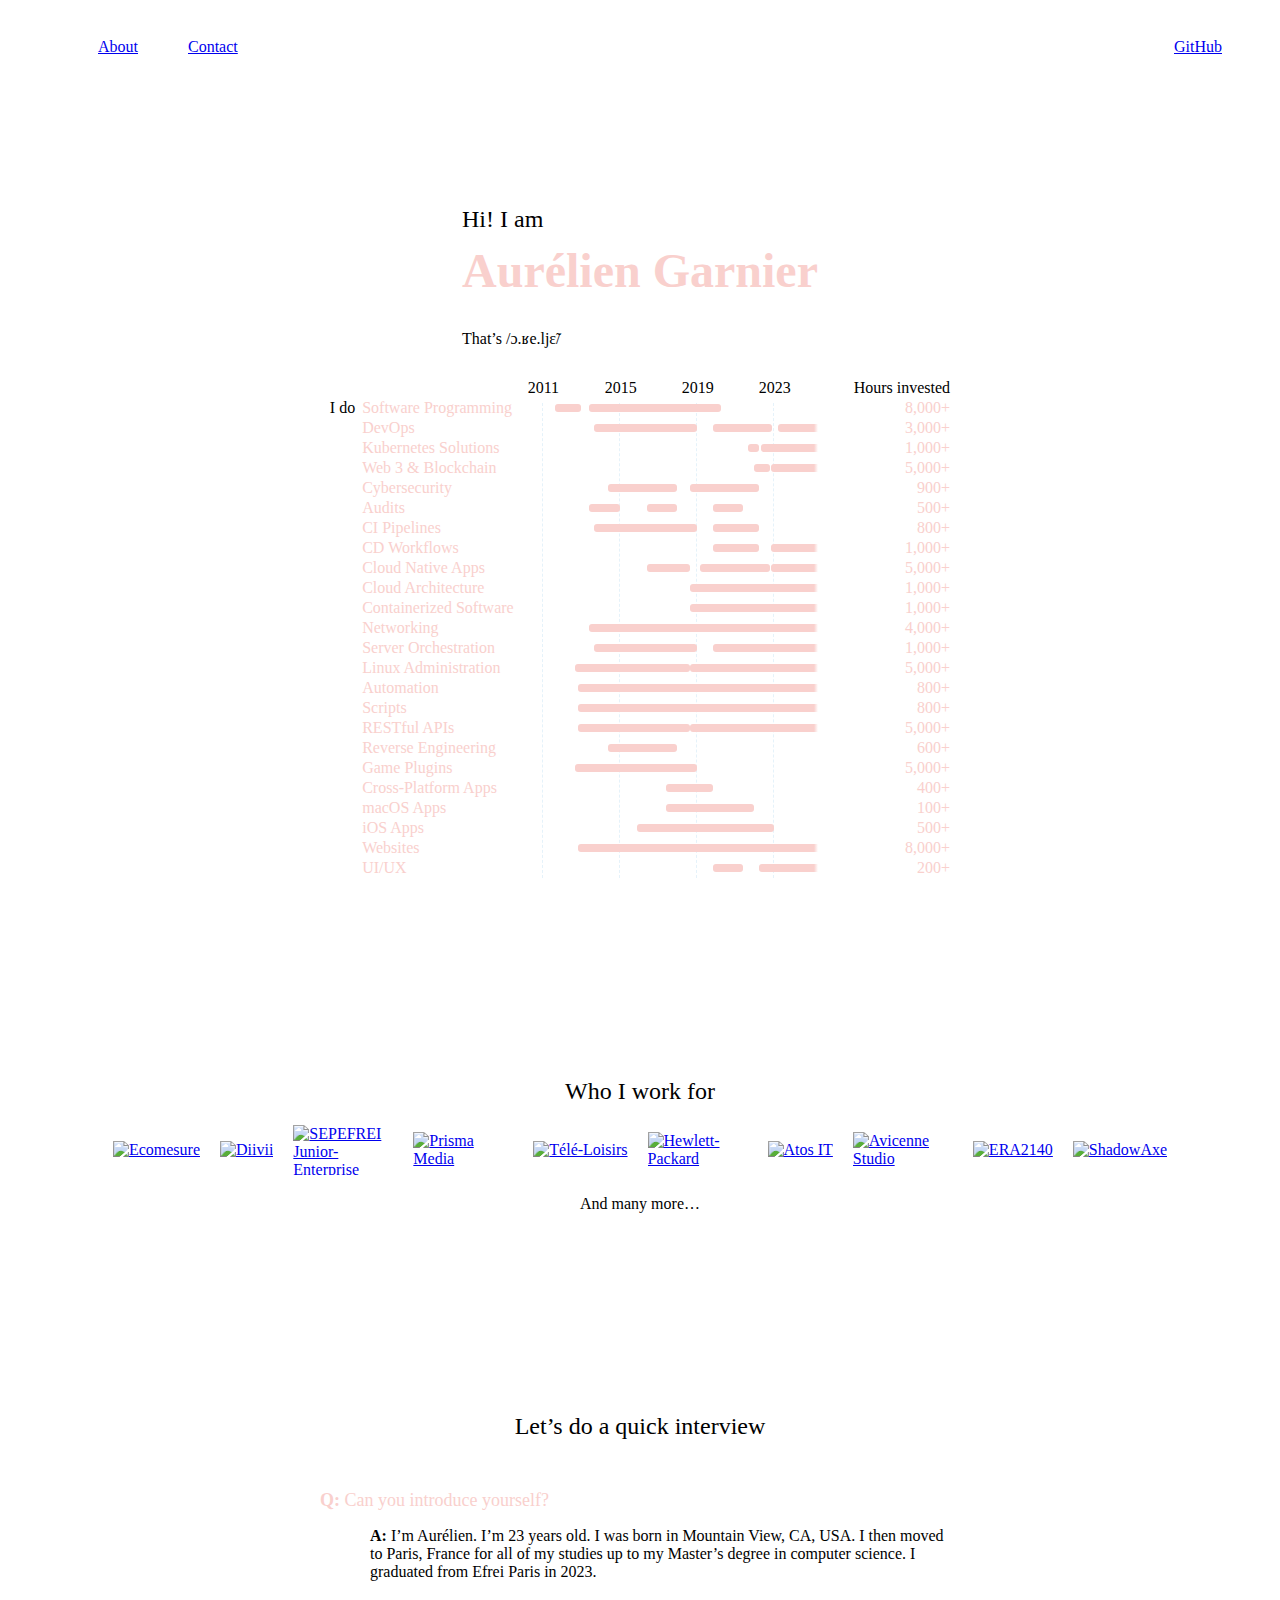
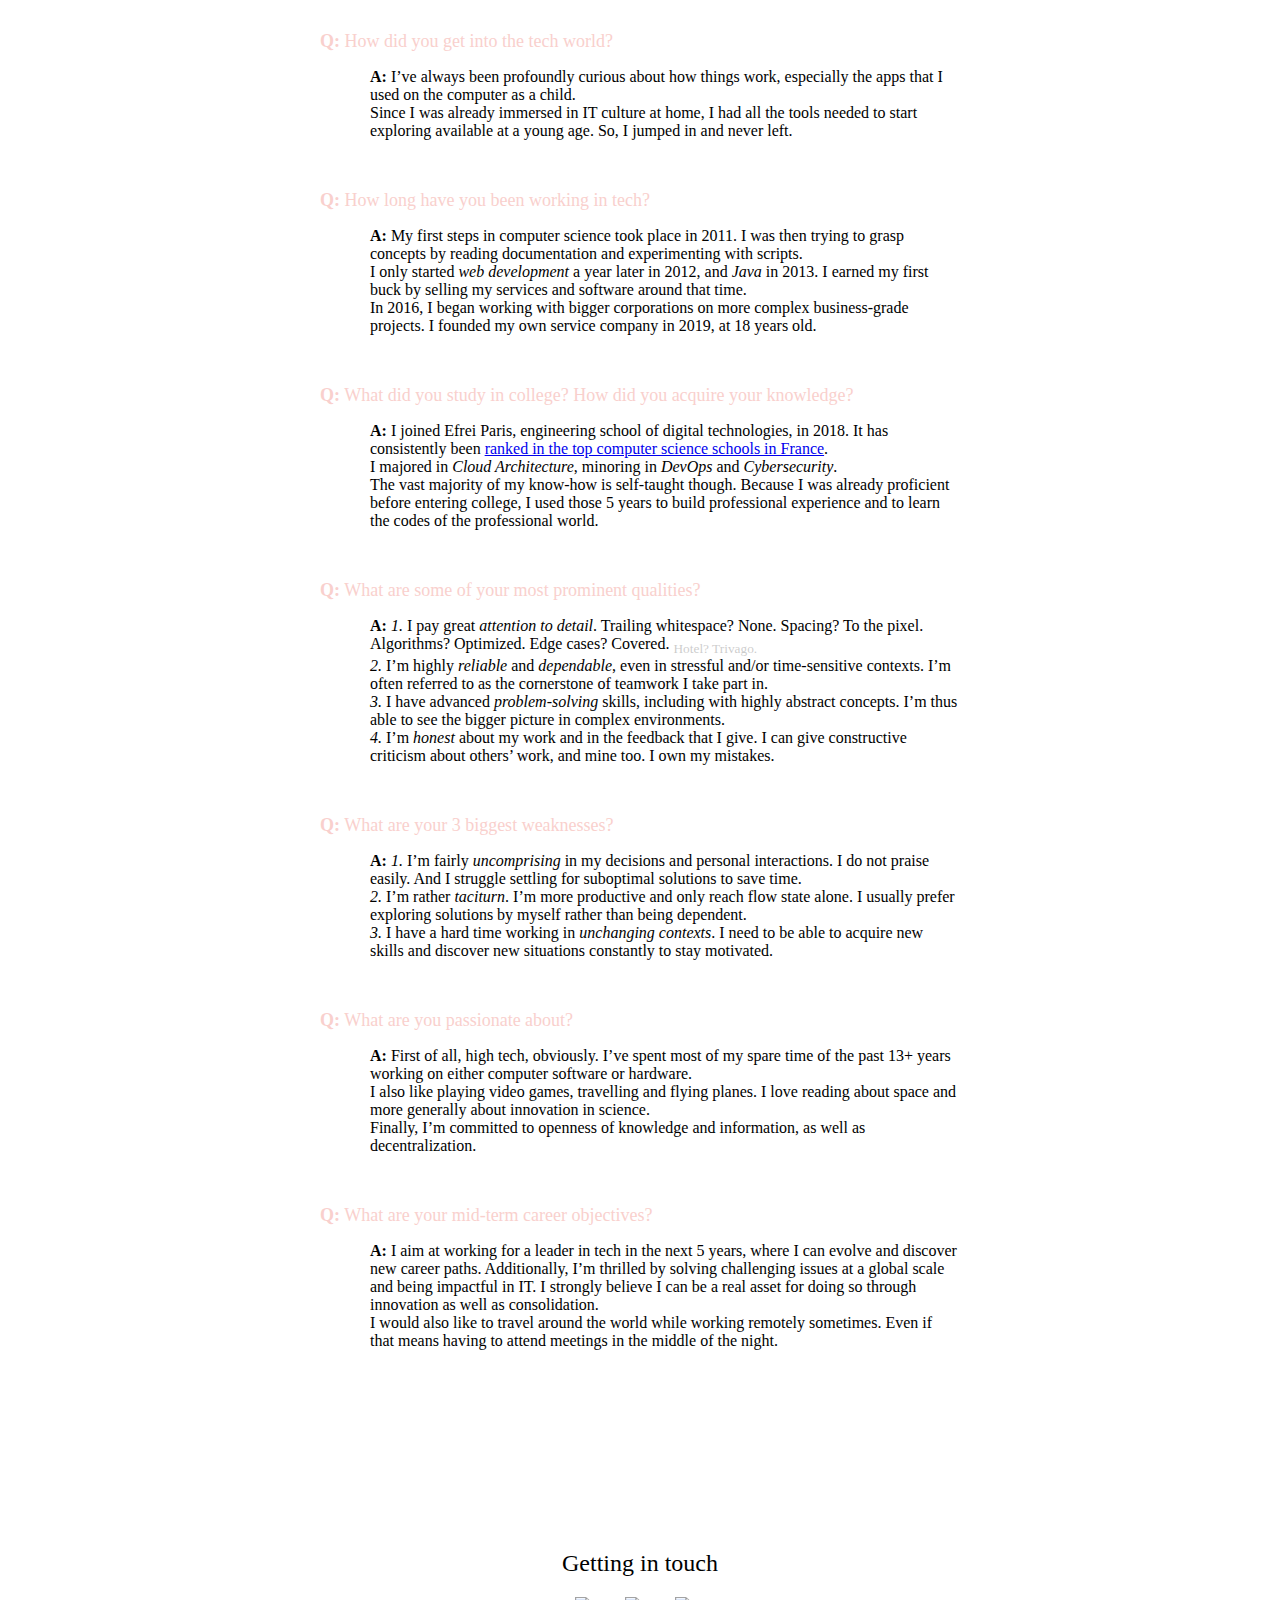
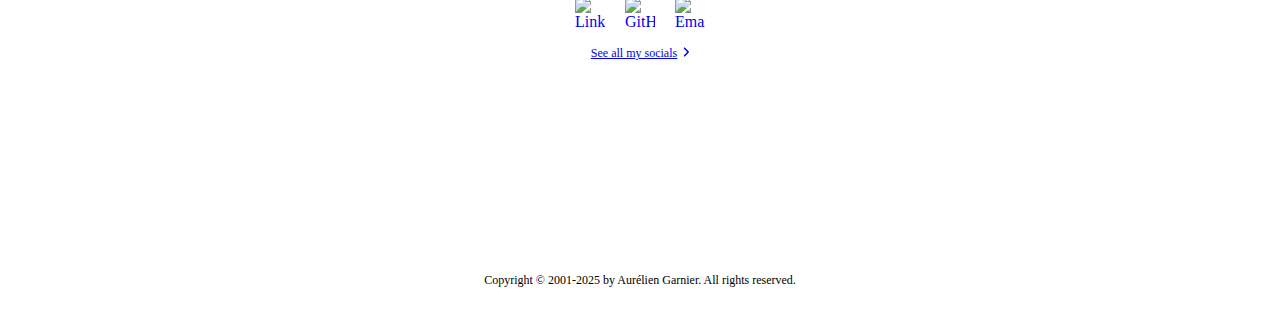
==== index.html @ 04043910 "Updates" ====
<!DOCTYPE html><html lang="en"><head><meta charSet="utf-8"/><meta name="viewport" content="width=device-width, initial-scale=1"/><link rel="preload" href="/_next/static/media/a34f9d1faa5f3315-s.p.woff2" as="font" crossorigin="" type="font/woff2"/><link rel="preload" as="image" href="/images/socials/GitHub.svg"/><link rel="preload" as="image" href="/images/clients/Ecomesure.png"/><link rel="preload" as="image" href="/images/clients/Diivii.png"/><link rel="preload" as="image" href="/images/clients/SEPEFREI.png"/><link rel="preload" as="image" href="/images/clients/PrismaMedia.png"/><link rel="preload" as="image" href="/images/clients/TeleLoisirs.png"/><link rel="preload" as="image" href="/images/clients/HewlettPackard.png"/><link rel="preload" as="image" href="/images/clients/Atos.png"/><link rel="preload" as="image" href="/images/clients/Avicenne.png"/><link rel="preload" as="image" href="/images/clients/ERA2140.png"/><link rel="stylesheet" href="/_next/static/css/cc8df29839988b34.css" crossorigin="" data-precedence="next"/><link rel="stylesheet" href="/_next/static/css/8c3a27ce8ab224f7.css" crossorigin="" data-precedence="next"/><link rel="preload" as="script" fetchPriority="low" href="/_next/static/chunks/webpack-514d25607ac50742.js" crossorigin=""/><script src="/_next/static/chunks/fd9d1056-c52692e3d76eeee6.js" async="" crossorigin=""></script><script src="/_next/static/chunks/69-5b6dcda54c21c57b.js" async="" crossorigin=""></script><script src="/_next/static/chunks/main-app-fa7fb0854d6628bf.js" async="" crossorigin=""></script><script src="/_next/static/chunks/901-29b7e87119840d8f.js" async=""></script><script src="/_next/static/chunks/app/page-9c6084a669fdf889.js" async=""></script><link rel="preload" as="image" href="/images/clients/ShadowAxe.png"/><link rel="preload" as="image" href="/images/socials/LinkedIn.svg"/><link rel="preload" as="image" href="/images/socials/Email.svg"/><title>Aurélien Garnier</title><meta name="next-size-adjust"/><script src="/_next/static/chunks/polyfills-c67a75d1b6f99dc8.js" crossorigin="" noModule=""></script></head><body class="__className_375d66"><div class="background_background__RQVZZ"></div><div class="page_fold__G8T4Z"><header class="header_header__w2BOs"><nav><ul class="header_links__a0z2t"><li><a class="header_active__PzFV3" href="/">About</a></li><li><a href="/contact">Contact</a></li><li><a target="_blank" rel="nofollow external noreferrer noopener" href="https://github.com/au2001/website"><img src="/images/socials/GitHub.svg" alt="" class="header_logo__9b1Md"/>GitHub</a></li></ul></nav></header><div class="title_heading__mcCwe title_center__eyYyD"><h1 class="title_pretitle__n72MK">Hi! I am</h1><h1 class="title_title__llusv">Aurélien Garnier</h1><h2 class="title_subtitle__6FQ6u">That’s /ɔ.ʁe.ljɛ̃/</h2></div><table class="timeline_timeline__y8hBW"><thead><tr><th></th><th></th><th></th><th class="timeline_legend___JmG6"><span>2011</span></th><th class="timeline_legend___JmG6"><span>2015</span></th><th class="timeline_legend___JmG6"><span>2019</span></th><th class="timeline_legend___JmG6"><span>2023</span></th><th></th><th>Hours invested</th></tr></thead><tbody><tr><td><h2>I do</h2></td><td><h3>Software Programming</h3></td><td class="timeline-row_spacing__ipZt5"></td><td colSpan="4" class="timeline-row_timelineDesktop___YNzX"><style>
              @keyframes timeline-appear-software-programming-1314835200000 {
                0%              { right: 95.84117747732328%; }
                4.158822522676707%  { right: 95.84117747732328%; }
                12.493582064008214% { right: 87.50641793599179%; }
                100%            { right: 87.50641793599179%; }
              }
            </style><div style="left:4.158822522676707%;right:87.50641793599179%;animation:timeline-appear-software-programming-1314835200000 1s linear forwards" title="From Sep 1, 2011 to Dec 31, 2012"></div><style>
              @keyframes timeline-appear-software-programming-1370044800000 {
                0%              { right: 84.90501454732157%; }
                15.094985452678419%  { right: 84.90501454732157%; }
                57.79565291802157% { right: 42.20434708197843%; }
                100%            { right: 42.20434708197843%; }
              }
            </style><div style="left:15.094985452678419%;right:42.20434708197843%;animation:timeline-appear-software-programming-1370044800000 1s linear forwards" title="From Jun 1, 2013 to Mar 31, 2020"></div></td><td colSpan="4" class="timeline-row_timelineMobile__IUOdq">–</td><td class="timeline-row_spacingMobile__p7MMg"></td><td><span title="8,459 hours (approx.)">8,000<!-- -->+<span class="timeline-row_hoursMobile__J5ANj"> hours</span></span></td></tr><tr><td></td><td><h3>DevOps</h3></td><td class="timeline-row_spacing__ipZt5"></td><td colSpan="4" class="timeline-row_timelineDesktop___YNzX"><style>
              @keyframes timeline-appear-devops-1377993600000 {
                0%              { right: 83.33048091733698%; }
                16.669519082663015%  { right: 83.33048091733698%; }
                49.991442752010954% { right: 50.008557247989046%; }
                100%            { right: 50.008557247989046%; }
              }
            </style><div style="left:16.669519082663015%;right:50.008557247989046%;animation:timeline-appear-devops-1377993600000 1s linear forwards" title="From Sep 1, 2013 to Dec 31, 2018"></div><style>
              @keyframes timeline-appear-devops-1572566400000 {
                0%              { right: 44.78863597467054%; }
                55.21136402532946%  { right: 44.78863597467054%; }
                74.46517200068457% { right: 25.534827999315425%; }
                100%            { right: 25.534827999315425%; }
              }
            </style><div style="left:55.21136402532946%;right:25.534827999315425%;animation:timeline-appear-devops-1572566400000 1s linear forwards" title="From Nov 1, 2019 to Nov 30, 2022"></div><style>
              @keyframes timeline-appear-devops-1680307200000 {
                0%              { right: 23.446859489988015%; }
                76.55314051001199%  { right: 23.446859489988015%; }
                88.22539688991576% { right: 11.774603110084236%; }
                100%            { right: 11.774603110084236%; }
              }
            </style><div class="timeline-row_active___ZuPX" style="left:76.55314051001199%;right:11.774603110084236%;animation:timeline-appear-devops-1680307200000 1s linear forwards" title="Since Apr 1, 2023"></div><style>
            @keyframes timeline-appear-devops-active {
              0%                     { width: 0em; }
              88.22539688991576% { width: 0em; }
              100%                   { right: .25em; }
            }
          </style><div class="timeline-row_activeCap___0h3s" style="left:88.22539688991576%;width:4px;animation:timeline-appear-devops-active 1s linear forwards"></div></td><td colSpan="4" class="timeline-row_timelineMobile__IUOdq">–</td><td class="timeline-row_spacingMobile__p7MMg"></td><td><span title="3,565 hours (approx.)">3,000<!-- -->+<span class="timeline-row_hoursMobile__J5ANj"> hours</span></span></td></tr><tr><td></td><td><h3>Kubernetes Solutions</h3></td><td class="timeline-row_spacing__ipZt5"></td><td colSpan="4" class="timeline-row_timelineDesktop___YNzX"><style>
              @keyframes timeline-appear-kubernetes-solutions-1630454400000 {
                0%              { right: 33.32192366934794%; }
                66.67807633065206%  { right: 33.32192366934794%; }
                70.28923498202978% { right: 29.71076501797022%; }
                100%            { right: 29.71076501797022%; }
              }
            </style><div style="left:66.67807633065206%;right:29.71076501797022%;animation:timeline-appear-kubernetes-solutions-1630454400000 1s linear forwards" title="From Sep 1, 2021 to Mar 31, 2022"></div><style>
              @keyframes timeline-appear-kubernetes-solutions-1651363200000 {
                0%              { right: 29.180215642649323%; }
                70.81978435735068%  { right: 29.180215642649323%; }
                88.22539688991576% { right: 11.774603110084236%; }
                100%            { right: 11.774603110084236%; }
              }
            </style><div class="timeline-row_active___ZuPX" style="left:70.81978435735068%;right:11.774603110084236%;animation:timeline-appear-kubernetes-solutions-1651363200000 1s linear forwards" title="Since May 1, 2022"></div><style>
            @keyframes timeline-appear-kubernetes-solutions-active {
              0%                     { width: 0em; }
              88.22539688991576% { width: 0em; }
              100%                   { right: .25em; }
            }
          </style><div class="timeline-row_activeCap___0h3s" style="left:88.22539688991576%;width:4px;animation:timeline-appear-kubernetes-solutions-active 1s linear forwards"></div></td><td colSpan="4" class="timeline-row_timelineMobile__IUOdq">–</td><td class="timeline-row_spacingMobile__p7MMg"></td><td><span title="1,545 hours (approx.)">1,000<!-- -->+<span class="timeline-row_hoursMobile__J5ANj"> hours</span></span></td></tr><tr><td></td><td><h3>Web 3 &amp; Blockchain</h3></td><td class="timeline-row_spacing__ipZt5"></td><td colSpan="4" class="timeline-row_timelineDesktop___YNzX"><style>
              @keyframes timeline-appear-web-3-blockchain-1640995200000 {
                0%              { right: 31.233955160020532%; }
                68.76604483997947%  { right: 31.233955160020532%; }
                73.95173712134178% { right: 26.048262878658225%; }
                100%            { right: 26.048262878658225%; }
              }
            </style><div style="left:68.76604483997947%;right:26.048262878658225%;animation:timeline-appear-web-3-blockchain-1640995200000 1s linear forwards" title="From Jan 1, 2022 to Oct 31, 2022"></div><style>
              @keyframes timeline-appear-web-3-blockchain-1667260800000 {
                0%              { right: 26.031148382680126%; }
                73.96885161731987%  { right: 26.031148382680126%; }
                88.22539688991576% { right: 11.774603110084236%; }
                100%            { right: 11.774603110084236%; }
              }
            </style><div class="timeline-row_active___ZuPX" style="left:73.96885161731987%;right:11.774603110084236%;animation:timeline-appear-web-3-blockchain-1667260800000 1s linear forwards" title="Since Nov 1, 2022"></div><style>
            @keyframes timeline-appear-web-3-blockchain-active {
              0%                     { width: 0em; }
              88.22539688991576% { width: 0em; }
              100%                   { right: .25em; }
            }
          </style><div class="timeline-row_activeCap___0h3s" style="left:88.22539688991576%;width:4px;animation:timeline-appear-web-3-blockchain-active 1s linear forwards"></div></td><td colSpan="4" class="timeline-row_timelineMobile__IUOdq">–</td><td class="timeline-row_spacingMobile__p7MMg"></td><td><span title="5,059 hours (approx.)">5,000<!-- -->+<span class="timeline-row_hoursMobile__J5ANj"> hours</span></span></td></tr><tr><td></td><td><h3>Cybersecurity</h3></td><td class="timeline-row_spacing__ipZt5"></td><td colSpan="4" class="timeline-row_timelineDesktop___YNzX"><style>
              @keyframes timeline-appear-cybersecurity-1401580800000 {
                0%              { right: 78.65822351531747%; }
                21.341776484682526%  { right: 78.65822351531747%; }
                43.74465172000684% { right: 56.25534827999316%; }
                100%            { right: 56.25534827999316%; }
              }
            </style><div style="left:21.341776484682526%;right:56.25534827999316%;animation:timeline-appear-cybersecurity-1401580800000 1s linear forwards" title="From Jun 1, 2014 to Dec 31, 2017"></div><style>
              @keyframes timeline-appear-cybersecurity-1535760000000 {
                0%              { right: 52.07941126133835%; }
                47.92058873866164%  { right: 52.07941126133835%; }
                70.28923498202978% { right: 29.71076501797022%; }
                100%            { right: 29.71076501797022%; }
              }
            </style><div style="left:47.92058873866164%;right:29.71076501797022%;animation:timeline-appear-cybersecurity-1535760000000 1s linear forwards" title="From Sep 1, 2018 to Mar 31, 2022"></div></td><td colSpan="4" class="timeline-row_timelineMobile__IUOdq">–</td><td class="timeline-row_spacingMobile__p7MMg"></td><td><span title="915 hours (approx.)">900<!-- -->+<span class="timeline-row_hoursMobile__J5ANj"> hours</span></span></td></tr><tr><td></td><td><h3>Audits</h3></td><td class="timeline-row_spacing__ipZt5"></td><td colSpan="4" class="timeline-row_timelineDesktop___YNzX"><style>
              @keyframes timeline-appear-audits-1370044800000 {
                0%              { right: 84.90501454732157%; }
                15.094985452678419%  { right: 84.90501454732157%; }
                24.987164128016428% { right: 75.01283587198357%; }
                100%            { right: 75.01283587198357%; }
              }
            </style><div style="left:15.094985452678419%;right:75.01283587198357%;animation:timeline-appear-audits-1370044800000 1s linear forwards" title="From Jun 1, 2013 to Dec 31, 2014"></div><style>
              @keyframes timeline-appear-audits-1464739200000 {
                0%              { right: 66.14752695533117%; }
                33.852473044668834%  { right: 66.14752695533117%; }
                43.74465172000684% { right: 56.25534827999316%; }
                100%            { right: 56.25534827999316%; }
              }
            </style><div style="left:33.852473044668834%;right:56.25534827999316%;animation:timeline-appear-audits-1464739200000 1s linear forwards" title="From Jun 1, 2016 to Dec 31, 2017"></div><style>
              @keyframes timeline-appear-audits-1572566400000 {
                0%              { right: 44.78863597467054%; }
                55.21136402532946%  { right: 44.78863597467054%; }
                65.08642820468937% { right: 34.91357179531063%; }
                100%            { right: 34.91357179531063%; }
              }
            </style><div style="left:55.21136402532946%;right:34.91357179531063%;animation:timeline-appear-audits-1572566400000 1s linear forwards" title="From Nov 1, 2019 to May 31, 2021"></div></td><td colSpan="4" class="timeline-row_timelineMobile__IUOdq">–</td><td class="timeline-row_spacingMobile__p7MMg"></td><td><span title="520 hours (approx.)">500<!-- -->+<span class="timeline-row_hoursMobile__J5ANj"> hours</span></span></td></tr><tr><td></td><td><h3>CI Pipelines</h3></td><td class="timeline-row_spacing__ipZt5"></td><td colSpan="4" class="timeline-row_timelineDesktop___YNzX"><style>
              @keyframes timeline-appear-ci-pipelines-1377993600000 {
                0%              { right: 83.33048091733698%; }
                16.669519082663015%  { right: 83.33048091733698%; }
                49.991442752010954% { right: 50.008557247989046%; }
                100%            { right: 50.008557247989046%; }
              }
            </style><div style="left:16.669519082663015%;right:50.008557247989046%;animation:timeline-appear-ci-pipelines-1377993600000 1s linear forwards" title="From Sep 1, 2013 to Dec 31, 2018"></div><style>
              @keyframes timeline-appear-ci-pipelines-1572566400000 {
                0%              { right: 44.78863597467054%; }
                55.21136402532946%  { right: 44.78863597467054%; }
                70.28923498202978% { right: 29.71076501797022%; }
                100%            { right: 29.71076501797022%; }
              }
            </style><div style="left:55.21136402532946%;right:29.71076501797022%;animation:timeline-appear-ci-pipelines-1572566400000 1s linear forwards" title="From Nov 1, 2019 to Mar 31, 2022"></div></td><td colSpan="4" class="timeline-row_timelineMobile__IUOdq">–</td><td class="timeline-row_spacingMobile__p7MMg"></td><td><span title="830 hours (approx.)">800<!-- -->+<span class="timeline-row_hoursMobile__J5ANj"> hours</span></span></td></tr><tr><td></td><td><h3>CD Workflows</h3></td><td class="timeline-row_spacing__ipZt5"></td><td colSpan="4" class="timeline-row_timelineDesktop___YNzX"><style>
              @keyframes timeline-appear-cd-workflows-1572566400000 {
                0%              { right: 44.78863597467054%; }
                55.21136402532946%  { right: 44.78863597467054%; }
                70.28923498202978% { right: 29.71076501797022%; }
                100%            { right: 29.71076501797022%; }
              }
            </style><div style="left:55.21136402532946%;right:29.71076501797022%;animation:timeline-appear-cd-workflows-1572566400000 1s linear forwards" title="From Nov 1, 2019 to Mar 31, 2022"></div><style>
              @keyframes timeline-appear-cd-workflows-1667260800000 {
                0%              { right: 26.031148382680126%; }
                73.96885161731987%  { right: 26.031148382680126%; }
                88.22539688991576% { right: 11.774603110084236%; }
                100%            { right: 11.774603110084236%; }
              }
            </style><div class="timeline-row_active___ZuPX" style="left:73.96885161731987%;right:11.774603110084236%;animation:timeline-appear-cd-workflows-1667260800000 1s linear forwards" title="Since Nov 1, 2022"></div><style>
            @keyframes timeline-appear-cd-workflows-active {
              0%                     { width: 0em; }
              88.22539688991576% { width: 0em; }
              100%                   { right: .25em; }
            }
          </style><div class="timeline-row_activeCap___0h3s" style="left:88.22539688991576%;width:4px;animation:timeline-appear-cd-workflows-active 1s linear forwards"></div></td><td colSpan="4" class="timeline-row_timelineMobile__IUOdq">–</td><td class="timeline-row_spacingMobile__p7MMg"></td><td><span title="1,048 hours (approx.)">1,000<!-- -->+<span class="timeline-row_hoursMobile__J5ANj"> hours</span></span></td></tr><tr><td></td><td><h3>Cloud Native Apps</h3></td><td class="timeline-row_spacing__ipZt5"></td><td colSpan="4" class="timeline-row_timelineDesktop___YNzX"><style>
              @keyframes timeline-appear-cloud-native-apps-1464739200000 {
                0%              { right: 66.14752695533117%; }
                33.852473044668834%  { right: 66.14752695533117%; }
                47.90347424268355% { right: 52.09652575731645%; }
                100%            { right: 52.09652575731645%; }
              }
            </style><div style="left:33.852473044668834%;right:52.09652575731645%;animation:timeline-appear-cloud-native-apps-1464739200000 1s linear forwards" title="From Jun 1, 2016 to Aug 31, 2018"></div><style>
              @keyframes timeline-appear-cloud-native-apps-1551398400000 {
                0%              { right: 48.98168748930344%; }
                51.01831251069656%  { right: 48.98168748930344%; }
                73.95173712134178% { right: 26.048262878658225%; }
                100%            { right: 26.048262878658225%; }
              }
            </style><div style="left:51.01831251069656%;right:26.048262878658225%;animation:timeline-appear-cloud-native-apps-1551398400000 1s linear forwards" title="From Mar 1, 2019 to Oct 31, 2022"></div><style>
              @keyframes timeline-appear-cloud-native-apps-1667260800000 {
                0%              { right: 26.031148382680126%; }
                73.96885161731987%  { right: 26.031148382680126%; }
                88.22539688991576% { right: 11.774603110084236%; }
                100%            { right: 11.774603110084236%; }
              }
            </style><div class="timeline-row_active___ZuPX" style="left:73.96885161731987%;right:11.774603110084236%;animation:timeline-appear-cloud-native-apps-1667260800000 1s linear forwards" title="Since Nov 1, 2022"></div><style>
            @keyframes timeline-appear-cloud-native-apps-active {
              0%                     { width: 0em; }
              88.22539688991576% { width: 0em; }
              100%                   { right: .25em; }
            }
          </style><div class="timeline-row_activeCap___0h3s" style="left:88.22539688991576%;width:4px;animation:timeline-appear-cloud-native-apps-active 1s linear forwards"></div></td><td colSpan="4" class="timeline-row_timelineMobile__IUOdq">–</td><td class="timeline-row_spacingMobile__p7MMg"></td><td><span title="5,506 hours (approx.)">5,000<!-- -->+<span class="timeline-row_hoursMobile__J5ANj"> hours</span></span></td></tr><tr><td></td><td><h3>Cloud Architecture</h3></td><td class="timeline-row_spacing__ipZt5"></td><td colSpan="4" class="timeline-row_timelineDesktop___YNzX"><style>
              @keyframes timeline-appear-cloud-architecture-1535760000000 {
                0%              { right: 52.07941126133835%; }
                47.92058873866164%  { right: 52.07941126133835%; }
                88.22539688991576% { right: 11.774603110084236%; }
                100%            { right: 11.774603110084236%; }
              }
            </style><div class="timeline-row_active___ZuPX" style="left:47.92058873866164%;right:11.774603110084236%;animation:timeline-appear-cloud-architecture-1535760000000 1s linear forwards" title="Since Sep 1, 2018"></div><style>
            @keyframes timeline-appear-cloud-architecture-active {
              0%                     { width: 0em; }
              88.22539688991576% { width: 0em; }
              100%                   { right: .25em; }
            }
          </style><div class="timeline-row_activeCap___0h3s" style="left:88.22539688991576%;width:4px;animation:timeline-appear-cloud-architecture-active 1s linear forwards"></div></td><td colSpan="4" class="timeline-row_timelineMobile__IUOdq">–</td><td class="timeline-row_spacingMobile__p7MMg"></td><td><span title="1,178 hours (approx.)">1,000<!-- -->+<span class="timeline-row_hoursMobile__J5ANj"> hours</span></span></td></tr><tr><td></td><td><h3>Containerized Software</h3></td><td class="timeline-row_spacing__ipZt5"></td><td colSpan="4" class="timeline-row_timelineDesktop___YNzX"><style>
              @keyframes timeline-appear-containerized-software-1535760000000 {
                0%              { right: 52.07941126133835%; }
                47.92058873866164%  { right: 52.07941126133835%; }
                88.22539688991576% { right: 11.774603110084236%; }
                100%            { right: 11.774603110084236%; }
              }
            </style><div class="timeline-row_active___ZuPX" style="left:47.92058873866164%;right:11.774603110084236%;animation:timeline-appear-containerized-software-1535760000000 1s linear forwards" title="Since Sep 1, 2018"></div><style>
            @keyframes timeline-appear-containerized-software-active {
              0%                     { width: 0em; }
              88.22539688991576% { width: 0em; }
              100%                   { right: .25em; }
            }
          </style><div class="timeline-row_activeCap___0h3s" style="left:88.22539688991576%;width:4px;animation:timeline-appear-containerized-software-active 1s linear forwards"></div></td><td colSpan="4" class="timeline-row_timelineMobile__IUOdq">–</td><td class="timeline-row_spacingMobile__p7MMg"></td><td><span title="1,884 hours (approx.)">1,000<!-- -->+<span class="timeline-row_hoursMobile__J5ANj"> hours</span></span></td></tr><tr><td></td><td><h3>Networking</h3></td><td class="timeline-row_spacing__ipZt5"></td><td colSpan="4" class="timeline-row_timelineDesktop___YNzX"><style>
              @keyframes timeline-appear-networking-1370044800000 {
                0%              { right: 84.90501454732157%; }
                15.094985452678419%  { right: 84.90501454732157%; }
                88.22539688991576% { right: 11.774603110084236%; }
                100%            { right: 11.774603110084236%; }
              }
            </style><div class="timeline-row_active___ZuPX" style="left:15.094985452678419%;right:11.774603110084236%;animation:timeline-appear-networking-1370044800000 1s linear forwards" title="Since Jun 1, 2013"></div><style>
            @keyframes timeline-appear-networking-active {
              0%                     { width: 0em; }
              88.22539688991576% { width: 0em; }
              100%                   { right: .25em; }
            }
          </style><div class="timeline-row_activeCap___0h3s" style="left:88.22539688991576%;width:4px;animation:timeline-appear-networking-active 1s linear forwards"></div></td><td colSpan="4" class="timeline-row_timelineMobile__IUOdq">–</td><td class="timeline-row_spacingMobile__p7MMg"></td><td><span title="4,273 hours (approx.)">4,000<!-- -->+<span class="timeline-row_hoursMobile__J5ANj"> hours</span></span></td></tr><tr><td></td><td><h3>Server Orchestration</h3></td><td class="timeline-row_spacing__ipZt5"></td><td colSpan="4" class="timeline-row_timelineDesktop___YNzX"><style>
              @keyframes timeline-appear-server-orchestration-1377993600000 {
                0%              { right: 83.33048091733698%; }
                16.669519082663015%  { right: 83.33048091733698%; }
                49.991442752010954% { right: 50.008557247989046%; }
                100%            { right: 50.008557247989046%; }
              }
            </style><div style="left:16.669519082663015%;right:50.008557247989046%;animation:timeline-appear-server-orchestration-1377993600000 1s linear forwards" title="From Sep 1, 2013 to Dec 31, 2018"></div><style>
              @keyframes timeline-appear-server-orchestration-1572566400000 {
                0%              { right: 44.78863597467054%; }
                55.21136402532946%  { right: 44.78863597467054%; }
                88.22539688991576% { right: 11.774603110084236%; }
                100%            { right: 11.774603110084236%; }
              }
            </style><div class="timeline-row_active___ZuPX" style="left:55.21136402532946%;right:11.774603110084236%;animation:timeline-appear-server-orchestration-1572566400000 1s linear forwards" title="Since Nov 1, 2019"></div><style>
            @keyframes timeline-appear-server-orchestration-active {
              0%                     { width: 0em; }
              88.22539688991576% { width: 0em; }
              100%                   { right: .25em; }
            }
          </style><div class="timeline-row_activeCap___0h3s" style="left:88.22539688991576%;width:4px;animation:timeline-appear-server-orchestration-active 1s linear forwards"></div></td><td colSpan="4" class="timeline-row_timelineMobile__IUOdq">–</td><td class="timeline-row_spacingMobile__p7MMg"></td><td><span title="1,354 hours (approx.)">1,000<!-- -->+<span class="timeline-row_hoursMobile__J5ANj"> hours</span></span></td></tr><tr><td></td><td><h3>Linux Administration</h3></td><td class="timeline-row_spacing__ipZt5"></td><td colSpan="4" class="timeline-row_timelineDesktop___YNzX"><style>
              @keyframes timeline-appear-linux-administration-1346457600000 {
                0%              { right: 89.57727194934108%; }
                10.422728050658908%  { right: 89.57727194934108%; }
                47.90347424268355% { right: 52.09652575731645%; }
                100%            { right: 52.09652575731645%; }
              }
            </style><div style="left:10.422728050658908%;right:52.09652575731645%;animation:timeline-appear-linux-administration-1346457600000 1s linear forwards" title="From Sep 1, 2012 to Aug 31, 2018"></div><style>
              @keyframes timeline-appear-linux-administration-1535760000000 {
                0%              { right: 52.07941126133835%; }
                47.92058873866164%  { right: 52.07941126133835%; }
                88.22539688991576% { right: 11.774603110084236%; }
                100%            { right: 11.774603110084236%; }
              }
            </style><div class="timeline-row_active___ZuPX" style="left:47.92058873866164%;right:11.774603110084236%;animation:timeline-appear-linux-administration-1535760000000 1s linear forwards" title="Since Sep 1, 2018"></div><style>
            @keyframes timeline-appear-linux-administration-active {
              0%                     { width: 0em; }
              88.22539688991576% { width: 0em; }
              100%                   { right: .25em; }
            }
          </style><div class="timeline-row_activeCap___0h3s" style="left:88.22539688991576%;width:4px;animation:timeline-appear-linux-administration-active 1s linear forwards"></div></td><td colSpan="4" class="timeline-row_timelineMobile__IUOdq">–</td><td class="timeline-row_spacingMobile__p7MMg"></td><td><span title="5,558 hours (approx.)">5,000<!-- -->+<span class="timeline-row_hoursMobile__J5ANj"> hours</span></span></td></tr><tr><td></td><td><h3>Automation</h3></td><td class="timeline-row_spacing__ipZt5"></td><td colSpan="4" class="timeline-row_timelineDesktop___YNzX"><style>
              @keyframes timeline-appear-automation-1351728000000 {
                0%              { right: 88.53328769467738%; }
                11.46671230532261%  { right: 88.53328769467738%; }
                88.22539688991576% { right: 11.774603110084236%; }
                100%            { right: 11.774603110084236%; }
              }
            </style><div class="timeline-row_active___ZuPX" style="left:11.46671230532261%;right:11.774603110084236%;animation:timeline-appear-automation-1351728000000 1s linear forwards" title="Since Nov 1, 2012"></div><style>
            @keyframes timeline-appear-automation-active {
              0%                     { width: 0em; }
              88.22539688991576% { width: 0em; }
              100%                   { right: .25em; }
            }
          </style><div class="timeline-row_activeCap___0h3s" style="left:88.22539688991576%;width:4px;animation:timeline-appear-automation-active 1s linear forwards"></div></td><td colSpan="4" class="timeline-row_timelineMobile__IUOdq">–</td><td class="timeline-row_spacingMobile__p7MMg"></td><td><span title="897 hours (approx.)">800<!-- -->+<span class="timeline-row_hoursMobile__J5ANj"> hours</span></span></td></tr><tr><td></td><td><h3>Scripts</h3></td><td class="timeline-row_spacing__ipZt5"></td><td colSpan="4" class="timeline-row_timelineDesktop___YNzX"><style>
              @keyframes timeline-appear-scripts-1351728000000 {
                0%              { right: 88.53328769467738%; }
                11.46671230532261%  { right: 88.53328769467738%; }
                88.22539688991576% { right: 11.774603110084236%; }
                100%            { right: 11.774603110084236%; }
              }
            </style><div class="timeline-row_active___ZuPX" style="left:11.46671230532261%;right:11.774603110084236%;animation:timeline-appear-scripts-1351728000000 1s linear forwards" title="Since Nov 1, 2012"></div><style>
            @keyframes timeline-appear-scripts-active {
              0%                     { width: 0em; }
              88.22539688991576% { width: 0em; }
              100%                   { right: .25em; }
            }
          </style><div class="timeline-row_activeCap___0h3s" style="left:88.22539688991576%;width:4px;animation:timeline-appear-scripts-active 1s linear forwards"></div></td><td colSpan="4" class="timeline-row_timelineMobile__IUOdq">–</td><td class="timeline-row_spacingMobile__p7MMg"></td><td><span title="897 hours (approx.)">800<!-- -->+<span class="timeline-row_hoursMobile__J5ANj"> hours</span></span></td></tr><tr><td></td><td><h3>RESTful APIs</h3></td><td class="timeline-row_spacing__ipZt5"></td><td colSpan="4" class="timeline-row_timelineDesktop___YNzX"><style>
              @keyframes timeline-appear-restful-apis-1351728000000 {
                0%              { right: 88.53328769467738%; }
                11.46671230532261%  { right: 88.53328769467738%; }
                47.90347424268355% { right: 52.09652575731645%; }
                100%            { right: 52.09652575731645%; }
              }
            </style><div style="left:11.46671230532261%;right:52.09652575731645%;animation:timeline-appear-restful-apis-1351728000000 1s linear forwards" title="From Nov 1, 2012 to Aug 31, 2018"></div><style>
              @keyframes timeline-appear-restful-apis-1535760000000 {
                0%              { right: 52.07941126133835%; }
                47.92058873866164%  { right: 52.07941126133835%; }
                88.22539688991576% { right: 11.774603110084236%; }
                100%            { right: 11.774603110084236%; }
              }
            </style><div class="timeline-row_active___ZuPX" style="left:47.92058873866164%;right:11.774603110084236%;animation:timeline-appear-restful-apis-1535760000000 1s linear forwards" title="Since Sep 1, 2018"></div><style>
            @keyframes timeline-appear-restful-apis-active {
              0%                     { width: 0em; }
              88.22539688991576% { width: 0em; }
              100%                   { right: .25em; }
            }
          </style><div class="timeline-row_activeCap___0h3s" style="left:88.22539688991576%;width:4px;animation:timeline-appear-restful-apis-active 1s linear forwards"></div></td><td colSpan="4" class="timeline-row_timelineMobile__IUOdq">–</td><td class="timeline-row_spacingMobile__p7MMg"></td><td><span title="5,775 hours (approx.)">5,000<!-- -->+<span class="timeline-row_hoursMobile__J5ANj"> hours</span></span></td></tr><tr><td></td><td><h3>Reverse Engineering</h3></td><td class="timeline-row_spacing__ipZt5"></td><td colSpan="4" class="timeline-row_timelineDesktop___YNzX"><style>
              @keyframes timeline-appear-reverse-engineering-1401580800000 {
                0%              { right: 78.65822351531747%; }
                21.341776484682526%  { right: 78.65822351531747%; }
                43.74465172000684% { right: 56.25534827999316%; }
                100%            { right: 56.25534827999316%; }
              }
            </style><div style="left:21.341776484682526%;right:56.25534827999316%;animation:timeline-appear-reverse-engineering-1401580800000 1s linear forwards" title="From Jun 1, 2014 to Dec 31, 2017"></div></td><td colSpan="4" class="timeline-row_timelineMobile__IUOdq">–</td><td class="timeline-row_spacingMobile__p7MMg"></td><td><span title="655 hours (approx.)">600<!-- -->+<span class="timeline-row_hoursMobile__J5ANj"> hours</span></span></td></tr><tr><td></td><td><h3>Game Plugins</h3></td><td class="timeline-row_spacing__ipZt5"></td><td colSpan="4" class="timeline-row_timelineDesktop___YNzX"><style>
              @keyframes timeline-appear-game-plugins-1346457600000 {
                0%              { right: 89.57727194934108%; }
                10.422728050658908%  { right: 89.57727194934108%; }
                49.991442752010954% { right: 50.008557247989046%; }
                100%            { right: 50.008557247989046%; }
              }
            </style><div style="left:10.422728050658908%;right:50.008557247989046%;animation:timeline-appear-game-plugins-1346457600000 1s linear forwards" title="From Sep 1, 2012 to Dec 31, 2018"></div></td><td colSpan="4" class="timeline-row_timelineMobile__IUOdq">–</td><td class="timeline-row_spacingMobile__p7MMg"></td><td><span title="5,780 hours (approx.)">5,000<!-- -->+<span class="timeline-row_hoursMobile__J5ANj"> hours</span></span></td></tr><tr><td></td><td><h3>Cross-Platform Apps</h3></td><td class="timeline-row_spacing__ipZt5"></td><td colSpan="4" class="timeline-row_timelineDesktop___YNzX"><style>
              @keyframes timeline-appear-cross-platform-apps-1496275200000 {
                0%              { right: 59.900735923327055%; }
                40.09926407667294%  { right: 59.900735923327055%; }
                55.19424952935136% { right: 44.80575047064864%; }
                100%            { right: 44.80575047064864%; }
              }
            </style><div style="left:40.09926407667294%;right:44.80575047064864%;animation:timeline-appear-cross-platform-apps-1496275200000 1s linear forwards" title="From Jun 1, 2017 to Oct 31, 2019"></div></td><td colSpan="4" class="timeline-row_timelineMobile__IUOdq">–</td><td class="timeline-row_spacingMobile__p7MMg"></td><td><span title="441 hours (approx.)">400<!-- -->+<span class="timeline-row_hoursMobile__J5ANj"> hours</span></span></td></tr><tr><td></td><td><h3>macOS Apps</h3></td><td class="timeline-row_spacing__ipZt5"></td><td colSpan="4" class="timeline-row_timelineDesktop___YNzX"><style>
              @keyframes timeline-appear-macos-apps-1496275200000 {
                0%              { right: 59.900735923327055%; }
                40.09926407667294%  { right: 59.900735923327055%; }
                68.74893034400137% { right: 31.25106965599863%; }
                100%            { right: 31.25106965599863%; }
              }
            </style><div style="left:40.09926407667294%;right:31.25106965599863%;animation:timeline-appear-macos-apps-1496275200000 1s linear forwards" title="From Jun 1, 2017 to Dec 31, 2021"></div></td><td colSpan="4" class="timeline-row_timelineMobile__IUOdq">–</td><td class="timeline-row_spacingMobile__p7MMg"></td><td><span title="167 hours (approx.)">100<!-- -->+<span class="timeline-row_hoursMobile__J5ANj"> hours</span></span></td></tr><tr><td></td><td><h3>iOS Apps</h3></td><td class="timeline-row_spacing__ipZt5"></td><td colSpan="4" class="timeline-row_timelineDesktop___YNzX"><style>
              @keyframes timeline-appear-ios-apps-1448928000000 {
                0%              { right: 69.27947971932227%; }
                30.720520280677732%  { right: 69.27947971932227%; }
                74.99572137600548% { right: 25.004278623994523%; }
                100%            { right: 25.004278623994523%; }
              }
            </style><div style="left:30.720520280677732%;right:25.004278623994523%;animation:timeline-appear-ios-apps-1448928000000 1s linear forwards" title="From Dec 1, 2015 to Dec 31, 2022"></div></td><td colSpan="4" class="timeline-row_timelineMobile__IUOdq">–</td><td class="timeline-row_spacingMobile__p7MMg"></td><td><span title="517 hours (approx.)">500<!-- -->+<span class="timeline-row_hoursMobile__J5ANj"> hours</span></span></td></tr><tr><td></td><td><h3>Websites</h3></td><td class="timeline-row_spacing__ipZt5"></td><td colSpan="4" class="timeline-row_timelineDesktop___YNzX"><style>
              @keyframes timeline-appear-websites-1351728000000 {
                0%              { right: 88.53328769467738%; }
                11.46671230532261%  { right: 88.53328769467738%; }
                88.22539688991576% { right: 11.774603110084236%; }
                100%            { right: 11.774603110084236%; }
              }
            </style><div class="timeline-row_active___ZuPX" style="left:11.46671230532261%;right:11.774603110084236%;animation:timeline-appear-websites-1351728000000 1s linear forwards" title="Since Nov 1, 2012"></div><style>
            @keyframes timeline-appear-websites-active {
              0%                     { width: 0em; }
              88.22539688991576% { width: 0em; }
              100%                   { right: .25em; }
            }
          </style><div class="timeline-row_activeCap___0h3s" style="left:88.22539688991576%;width:4px;animation:timeline-appear-websites-active 1s linear forwards"></div></td><td colSpan="4" class="timeline-row_timelineMobile__IUOdq">–</td><td class="timeline-row_spacingMobile__p7MMg"></td><td><span title="8,970 hours (approx.)">8,000<!-- -->+<span class="timeline-row_hoursMobile__J5ANj"> hours</span></span></td></tr><tr><td></td><td><h3>UI/UX</h3></td><td class="timeline-row_spacing__ipZt5"></td><td colSpan="4" class="timeline-row_timelineDesktop___YNzX"><style>
              @keyframes timeline-appear-ui-ux-1572566400000 {
                0%              { right: 44.78863597467054%; }
                55.21136402532946%  { right: 44.78863597467054%; }
                65.08642820468937% { right: 34.91357179531063%; }
                100%            { right: 34.91357179531063%; }
              }
            </style><div style="left:55.21136402532946%;right:34.91357179531063%;animation:timeline-appear-ui-ux-1572566400000 1s linear forwards" title="From Nov 1, 2019 to May 31, 2021"></div><style>
              @keyframes timeline-appear-ui-ux-1648771200000 {
                0%              { right: 29.693650521992133%; }
                70.30634947800787%  { right: 29.693650521992133%; }
                88.22539688991576% { right: 11.774603110084236%; }
                100%            { right: 11.774603110084236%; }
              }
            </style><div class="timeline-row_active___ZuPX" style="left:70.30634947800787%;right:11.774603110084236%;animation:timeline-appear-ui-ux-1648771200000 1s linear forwards" title="Since Apr 1, 2022"></div><style>
            @keyframes timeline-appear-ui-ux-active {
              0%                     { width: 0em; }
              88.22539688991576% { width: 0em; }
              100%                   { right: .25em; }
            }
          </style><div class="timeline-row_activeCap___0h3s" style="left:88.22539688991576%;width:4px;animation:timeline-appear-ui-ux-active 1s linear forwards"></div></td><td colSpan="4" class="timeline-row_timelineMobile__IUOdq">–</td><td class="timeline-row_spacingMobile__p7MMg"></td><td><span title="220 hours (approx.)">200<!-- -->+<span class="timeline-row_hoursMobile__J5ANj"> hours</span></span></td></tr></tbody></table><div class="page_spacer__Ir9Ky"></div></div><h1 class="clients_heading__iXJHD">Who I work for</h1><ul class="clients_clients__zt2Iw"><li><a target="_blank" rel="nofollow external noreferrer noopener" href="https://ecomesure.com/en"><img src="/images/clients/Ecomesure.png" alt="Ecomesure" title="Ecomesure"/></a></li><li><a target="_blank" rel="nofollow external noreferrer noopener" href="https://diivii.com"><img src="/images/clients/Diivii.png" alt="Diivii" title="Diivii"/></a></li><li><a target="_blank" rel="nofollow external noreferrer noopener" href="https://sepefrei.fr"><img src="/images/clients/SEPEFREI.png" alt="SEPEFREI Junior-Enterprise" title="SEPEFREI Junior-Enterprise"/></a></li><li><a target="_blank" rel="nofollow external noreferrer noopener" href="https://www.prismamedia.com"><img src="/images/clients/PrismaMedia.png" alt="Prisma Media" title="Prisma Media"/></a></li><li><a target="_blank" rel="nofollow external noreferrer noopener" href="https://www.programme-tv.net"><img src="/images/clients/TeleLoisirs.png" alt="Télé-Loisirs" title="Télé-Loisirs"/></a></li><li><a target="_blank" rel="nofollow external noreferrer noopener" href="https://www.hp.com/us-en/home.html"><img src="/images/clients/HewlettPackard.png" alt="Hewlett-Packard" title="Hewlett-Packard"/></a></li><li><a target="_blank" rel="nofollow external noreferrer noopener" href="https://atos.net/en/"><img src="/images/clients/Atos.png" alt="Atos IT" title="Atos IT"/></a></li><li><a target="_blank" rel="nofollow external noreferrer noopener" href="https://www.avicenne.studio"><img src="/images/clients/Avicenne.png" alt="Avicenne Studio" title="Avicenne Studio"/></a></li><li><a target="_blank" rel="nofollow external noreferrer noopener" href="https://www.era2140.com"><img src="/images/clients/ERA2140.png" alt="ERA2140" title="ERA2140"/></a></li><li><a target="_blank" rel="nofollow external noreferrer noopener" href="https://shadowaxe.fr"><img src="/images/clients/ShadowAxe.png" alt="ShadowAxe" title="ShadowAxe"/></a></li></ul><p class="clients_note__Z1CLz">And many more…</p><div class="page_spacer__Ir9Ky"></div><h1 class="interview_heading__VaUBg">Let’s do a quick interview</h1><ul class="interview_interview__lyj4f"><li><h2><b>Q:</b> <!-- -->Can you introduce yourself?</h2><p><b>A:</b> 			I’m Aurélien. I’m 23 years old. I was born in Mountain View, CA, USA. I then moved to Paris, France for all of my studies up to my Master’s degree in computer science. I graduated from Efrei Paris in 2023.		</p></li><li><h2><b>Q:</b> <!-- -->How did you get into the tech world?</h2><p><b>A:</b> 			I’ve always been profoundly curious about how things work, especially the apps that I used on the computer as a child.<br/>			Since I was already immersed in IT culture at home, I had all the tools needed to start exploring available at a young age. So, I jumped in and never left.		</p></li><li><h2><b>Q:</b> <!-- -->How long have you been working in tech?</h2><p><b>A:</b> 			My first steps in computer science took place in 2011. I was then trying to grasp concepts by reading documentation and experimenting with scripts.<br/>			I only started <i>web development</i> a year later in 2012, and <i>Java</i> in 2013. I earned my first buck by selling my services and software around that time.<br/>			In 2016, I began working with bigger corporations on more complex business-grade projects. I founded my own service company in 2019, at 18 years old.		</p></li><li><h2><b>Q:</b> <!-- -->What did you study in college? How did you acquire your knowledge?</h2><p><b>A:</b> 			I joined Efrei Paris, engineering school of digital technologies, in 2018. It has consistently been <a href="https://eng.efrei.fr/the-school/rankings/" target="_blank" rel="nofollow external noreferrer noopener">ranked in the top computer science schools in France</a>.<br/>			I majored in <i>Cloud Architecture</i>, minoring in <i>DevOps</i> and <i>Cybersecurity</i>.<br/>			The vast majority of my know-how is self-taught though. Because I was already proficient before entering college, I used those 5 years to build professional experience and to learn the codes of the professional world.		</p></li><li><h2><b>Q:</b> <!-- -->What are some of your most prominent qualities?</h2><p><b>A:</b> 			<i>1.</i> I pay great <i>attention to detail</i>. Trailing whitespace? None. Spacing? To the pixel. Algorithms? Optimized. Edge cases? Covered. <sub>Hotel? Trivago.</sub><br/>			<i>2.</i> I’m highly <i>reliable</i> and <i>dependable</i>, even in stressful and/or time-sensitive contexts. I’m often referred to as the cornerstone of teamwork I take part in.<br/>			<i>3.</i> I have advanced <i>problem-solving</i> skills, including with highly abstract concepts. I’m thus able to see the bigger picture in complex environments.<br/>			<i>4.</i> I’m <i>honest</i> about my work and in the feedback that I give. I can give constructive criticism about others’ work, and mine too. I own my mistakes.		</p></li><li><h2><b>Q:</b> <!-- -->What are your 3 biggest weaknesses?</h2><p><b>A:</b> 			<i>1.</i> I’m fairly <i>uncomprising</i> in my decisions and personal interactions. I do not praise easily. And I struggle settling for suboptimal solutions to save time.<br/>			<i>2.</i> I’m rather <i>taciturn</i>. I’m more productive and only reach flow state alone. I usually prefer exploring solutions by myself rather than being dependent.<br/>			<i>3.</i> I have a hard time working in <i>unchanging contexts</i>. I need to be able to acquire new skills and discover new situations constantly to stay motivated.		</p></li><li><h2><b>Q:</b> <!-- -->What are you passionate about?</h2><p><b>A:</b> 			First of all, high tech, obviously. I’ve spent most of my spare time of the past 13+ years working on either computer software or hardware.<br/>			I also like playing video games, travelling and flying planes. I love reading about space and more generally about innovation in science.<br/>			Finally, I’m committed to openness of knowledge and information, as well as decentralization.		</p></li><li><h2><b>Q:</b> <!-- -->What are your mid-term career objectives?</h2><p><b>A:</b> 			I aim at working for a leader in tech in the next 5 years, where I can evolve and discover new career paths. Additionally, I’m thrilled by solving challenging issues at a global scale and being impactful in IT. I strongly believe I can be a real asset for doing so through innovation as well as consolidation.<br/>			I would also like to travel around the world while working remotely sometimes. Even if that means having to attend meetings in the middle of the night.		</p></li></ul><div class="page_spacer__Ir9Ky"></div><h1 class="contact-footer_heading__svTPv">Getting in touch</h1><ul class="contact-footer_socials__F_lGO"><li><a target="_blank" rel="nofollow external noreferrer noopener" href="https://linkedin.com/in/aurelien-garnier/"><img src="/images/socials/LinkedIn.svg" alt="LinkedIn" title="LinkedIn: in/aurelien-garnier"/></a></li><li><a target="_blank" rel="nofollow external noreferrer noopener" href="https://github.com/au2001"><img src="/images/socials/GitHub.svg" alt="GitHub" title="GitHub: @au2001"/></a></li><li><a target="_blank" rel="nofollow external noreferrer noopener" href="mailto:contact@garnier.dev"><img src="/images/socials/Email.svg" alt="Email" title="Email: contact@garnier.dev"/></a></li></ul><p class="contact-footer_link__Q8eOd"><a href="/contact">See all my socials<svg xmlns="http://www.w3.org/2000/svg" fill="currentColor" viewBox="0 0 256 512" class="contact-footer_icon__3_M9r"><path d="M64 448c-8.188 0-16.38-3.125-22.62-9.375-12.5-12.5-12.5-32.75 0-45.25L178.8 256 41.38 118.6c-12.5-12.5-12.5-32.75 0-45.25s32.75-12.5 45.25 0l160 160c12.5 12.5 12.5 32.75 0 45.25l-160 160C80.38 444.9 72.19 448 64 448z"></path></svg></a></p><div class="page_spacer__Ir9Ky"></div><footer class="footer_footer__mQF6i"><p>Copyright © 2001-<!-- -->2025<!-- --> by Aurélien Garnier. All rights reserved.</p></footer><script src="/_next/static/chunks/webpack-514d25607ac50742.js" crossorigin="" async=""></script><script>(self.__next_f=self.__next_f||[]).push([0]);self.__next_f.push([2,null])</script><script>self.__next_f.push([1,"1:HL[\"/_next/static/media/a34f9d1faa5f3315-s.p.woff2\",\"font\",{\"crossOrigin\":\"\",\"type\":\"font/woff2\"}]\n2:HL[\"/_next/static/css/cc8df29839988b34.css\",\"style\",{\"crossOrigin\":\"\"}]\n0:\"$L3\"\n"])</script><script>self.__next_f.push([1,"4:HL[\"/_next/static/css/8c3a27ce8ab224f7.css\",\"style\",{\"crossOrigin\":\"\"}]\n"])</script><script>self.__next_f.push([1,"5:I[7690,[],\"\"]\n7:I[3051,[\"901\",\"static/chunks/901-29b7e87119840d8f.js\",\"931\",\"static/chunks/app/page-9c6084a669fdf889.js\"],\"\"]\n8:I[5250,[\"901\",\"static/chunks/901-29b7e87119840d8f.js\",\"931\",\"static/chunks/app/page-9c6084a669fdf889.js\"],\"\"]\n9:I[5613,[],\"\"]\na:I[1778,[],\"\"]\nc:I[8955,[],\"\"]\nd:[]\n"])</script><script>self.__next_f.push([1,"3:[[[\"$\",\"link\",\"0\",{\"rel\":\"stylesheet\",\"href\":\"/_next/static/css/cc8df29839988b34.css\",\"precedence\":\"next\",\"crossOrigin\":\"\"}]],[\"$\",\"$L5\",null,{\"buildId\":\"-qNMhSWuyec1XzzxopvdE\",\"assetPrefix\":\"\",\"initialCanonicalUrl\":\"/\",\"initialTree\":[\"\",{\"children\":[\"__PAGE__\",{}]},\"$undefined\",\"$undefined\",true],\"initialSeedData\":[\"\",{\"children\":[\"__PAGE__\",{},[\"$L6\",[[\"$\",\"div\",null,{\"className\":\"background_background__RQVZZ\"}],[\"$\",\"div\",null,{\"className\":\"page_fold__G8T4Z\",\"children\":[[\"$\",\"$L7\",null,{}],[\"$\",\"div\",null,{\"className\":\"title_heading__mcCwe title_center__eyYyD\",\"children\":[[\"$\",\"h1\",null,{\"className\":\"title_pretitle__n72MK\",\"children\":\"Hi! I am\"}],[\"$\",\"h1\",null,{\"className\":\"title_title__llusv\",\"children\":\"Aurélien Garnier\"}],[\"$\",\"h2\",null,{\"className\":\"title_subtitle__6FQ6u\",\"children\":\"That’s /ɔ.ʁe.ljɛ̃/\"}]]}],[\"$\",\"table\",null,{\"className\":\"timeline_timeline__y8hBW\",\"children\":[[\"$\",\"thead\",null,{\"children\":[\"$\",\"tr\",null,{\"children\":[[\"$\",\"th\",null,{}],[\"$\",\"th\",null,{}],[\"$\",\"th\",null,{}],[[\"$\",\"th\",\"0\",{\"className\":\"timeline_legend___JmG6\",\"children\":[\"$\",\"span\",null,{\"children\":2011}]}],[\"$\",\"th\",\"1\",{\"className\":\"timeline_legend___JmG6\",\"children\":[\"$\",\"span\",null,{\"children\":2015}]}],[\"$\",\"th\",\"2\",{\"className\":\"timeline_legend___JmG6\",\"children\":[\"$\",\"span\",null,{\"children\":2019}]}],[\"$\",\"th\",\"3\",{\"className\":\"timeline_legend___JmG6\",\"children\":[\"$\",\"span\",null,{\"children\":2023}]}]],[\"$\",\"th\",null,{}],[\"$\",\"th\",null,{\"children\":\"Hours invested\"}]]}]}],[\"$\",\"tbody\",null,{\"children\":[[\"$\",\"tr\",null,{\"children\":[[\"$\",\"td\",null,{\"children\":[\"$\",\"h2\",null,{\"children\":\"I do\"}]}],[[\"$\",\"td\",null,{\"children\":[\"$\",\"h3\",null,{\"children\":\"Software Programming\"}]}],[\"$\",\"td\",null,{\"className\":\"timeline-row_spacing__ipZt5\"}],[\"$\",\"td\",null,{\"colSpan\":4,\"className\":\"timeline-row_timelineDesktop___YNzX\",\"children\":[[[[\"$\",\"style\",null,{\"children\":\"\\n              @keyframes timeline-appear-software-programming-1314835200000 {\\n                0%              { right: 95.84117747732328%; }\\n                4.158822522676707%  { right: 95.84117747732328%; }\\n                12.493582064008214% { right: 87.50641793599179%; }\\n                100%            { right: 87.50641793599179%; }\\n              }\\n            \"}],[\"$\",\"div\",null,{\"className\":\"$undefined\",\"style\":{\"left\":\"4.158822522676707%\",\"right\":\"87.50641793599179%\",\"animation\":\"timeline-appear-software-programming-1314835200000 1s linear forwards\"},\"title\":\"From Sep 1, 2011 to Dec 31, 2012\"}]],[[\"$\",\"style\",null,{\"children\":\"\\n              @keyframes timeline-appear-software-programming-1370044800000 {\\n                0%              { right: 84.90501454732157%; }\\n                15.094985452678419%  { right: 84.90501454732157%; }\\n                57.79565291802157% { right: 42.20434708197843%; }\\n                100%            { right: 42.20434708197843%; }\\n              }\\n            \"}],[\"$\",\"div\",null,{\"className\":\"$undefined\",\"style\":{\"left\":\"15.094985452678419%\",\"right\":\"42.20434708197843%\",\"animation\":\"timeline-appear-software-programming-1370044800000 1s linear forwards\"},\"title\":\"From Jun 1, 2013 to Mar 31, 2020\"}]]],false]}],[\"$\",\"td\",null,{\"colSpan\":4,\"className\":\"timeline-row_timelineMobile__IUOdq\",\"children\":\"–\"}],[\"$\",\"td\",null,{\"className\":\"timeline-row_spacingMobile__p7MMg\"}],[\"$\",\"td\",null,{\"children\":[\"$\",\"span\",null,{\"title\":\"8,459 hours (approx.)\",\"children\":[\"8,000\",\"+\",[\"$\",\"span\",null,{\"className\":\"timeline-row_hoursMobile__J5ANj\",\"children\":\" hours\"}]]}]}]]]}],[[\"$\",\"tr\",\"0\",{\"children\":[[\"$\",\"td\",null,{}],[[\"$\",\"td\",null,{\"children\":[\"$\",\"h3\",null,{\"children\":\"DevOps\"}]}],[\"$\",\"td\",null,{\"className\":\"timeline-row_spacing__ipZt5\"}],[\"$\",\"td\",null,{\"colSpan\":4,\"className\":\"timeline-row_timelineDesktop___YNzX\",\"children\":[[[[\"$\",\"style\",null,{\"children\":\"\\n              @keyframes timeline-appear-devops-1377993600000 {\\n                0%              { right: 83.33048091733698%; }\\n                16.669519082663015%  { right: 83.33048091733698%; }\\n                49.991442752010954% { right: 50.008557247989046%; }\\n                100%            { right: 50.008557247989046%; }\\n              }\\n            \"}],[\"$\",\"div\",null,{\"className\":\"$undefined\",\"style\":{\"left\":\"16.669519082663015%\",\"right\":\"50.008557247989046%\",\"animation\":\"timeline-appear-devops-1377993600000 1s linear forwards\"},\"title\":\"From Sep 1, 2013 to Dec 31, 2018\"}]],[[\"$\",\"style\",null,{\"children\":\"\\n              @keyframes timeline-appear-devops-1572566400000 {\\n                0%              { right: 44.78863597467054%; }\\n                55.21136402532946%  { right: 44.78863597467054%; }\\n                74.46517200068457% { right: 25.534827999315425%; }\\n                100%            { right: 25.534827999315425%; }\\n              }\\n            \"}],[\"$\",\"div\",null,{\"className\":\"$undefined\",\"style\":{\"left\":\"55.21136402532946%\",\"right\":\"25.534827999315425%\",\"animation\":\"timeline-appear-devops-1572566400000 1s linear forwards\"},\"title\":\"From Nov 1, 2019 to Nov 30, 2022\"}]],[[\"$\",\"style\",null,{\"children\":\"\\n              @keyframes timeline-appear-devops-1680307200000 {\\n                0%              { right: 23.446859489988015%; }\\n                76.55314051001199%  { right: 23.446859489988015%; }\\n                88.22539688991576% { right: 11.774603110084236%; }\\n                100%            { right: 11.774603110084236%; }\\n              }\\n            \"}],[\"$\",\"div\",null,{\"className\":\"timeline-row_active___ZuPX\",\"style\":{\"left\":\"76.55314051001199%\",\"right\":\"11.774603110084236%\",\"animation\":\"timeline-appear-devops-1680307200000 1s linear forwards\"},\"title\":\"Since Apr 1, 2023\"}]]],[[\"$\",\"style\",null,{\"children\":\"\\n            @keyframes timeline-appear-devops-active {\\n              0%                     { width: 0em; }\\n              88.22539688991576% { width: 0em; }\\n              100%                   { right: .25em; }\\n            }\\n          \"}],[\"$\",\"div\",null,{\"className\":\"timeline-row_activeCap___0h3s\",\"style\":{\"left\":\"88.22539688991576%\",\"width\":4,\"animation\":\"timeline-appear-devops-active 1s linear forwards\"}}]]]}],[\"$\",\"td\",null,{\"colSpan\":4,\"className\":\"timeline-row_timelineMobile__IUOdq\",\"children\":\"–\"}],[\"$\",\"td\",null,{\"className\":\"timeline-row_spacingMobile__p7MMg\"}],[\"$\",\"td\",null,{\"children\":[\"$\",\"span\",null,{\"title\":\"3,565 hours (approx.)\",\"children\":[\"3,000\",\"+\",[\"$\",\"span\",null,{\"className\":\"timeline-row_hoursMobile__J5ANj\",\"children\":\" hours\"}]]}]}]]]}],[\"$\",\"tr\",\"1\",{\"children\":[[\"$\",\"td\",null,{}],[[\"$\",\"td\",null,{\"children\":[\"$\",\"h3\",null,{\"children\":\"Kubernetes Solutions\"}]}],[\"$\",\"td\",null,{\"className\":\"timeline-row_spacing__ipZt5\"}],[\"$\",\"td\",null,{\"colSpan\":4,\"className\":\"timeline-row_timelineDesktop___YNzX\",\"children\":[[[[\"$\",\"style\",null,{\"children\":\"\\n              @keyframes timeline-appear-kubernetes-solutions-1630454400000 {\\n                0%              { right: 33.32192366934794%; }\\n                66.67807633065206%  { right: 33.32192366934794%; }\\n                70.28923498202978% { right: 29.71076501797022%; }\\n                100%            { right: 29.71076501797022%; }\\n              }\\n            \"}],[\"$\",\"div\",null,{\"className\":\"$undefined\",\"style\":{\"left\":\"66.67807633065206%\",\"right\":\"29.71076501797022%\",\"animation\":\"timeline-appear-kubernetes-solutions-1630454400000 1s linear forwards\"},\"title\":\"From Sep 1, 2021 to Mar 31, 2022\"}]],[[\"$\",\"style\",null,{\"children\":\"\\n              @keyframes timeline-appear-kubernetes-solutions-1651363200000 {\\n                0%              { right: 29.180215642649323%; }\\n                70.81978435735068%  { right: 29.180215642649323%; }\\n                88.22539688991576% { right: 11.774603110084236%; }\\n                100%            { right: 11.774603110084236%; }\\n              }\\n            \"}],[\"$\",\"div\",null,{\"className\":\"timeline-row_active___ZuPX\",\"style\":{\"left\":\"70.81978435735068%\",\"right\":\"11.774603110084236%\",\"animation\":\"timeline-appear-kubernetes-solutions-1651363200000 1s linear forwards\"},\"title\":\"Since May 1, 2022\"}]]],[[\"$\",\"style\",null,{\"children\":\"\\n            @keyframes timeline-appear-kubernetes-solutions-active {\\n              0%                     { width: 0em; }\\n              88.22539688991576% { width: 0em; }\\n              100%                   { right: .25em; }\\n            }\\n          \"}],[\"$\",\"div\",null,{\"className\":\"timeline-row_activeCap___0h3s\",\"style\":{\"left\":\"88.22539688991576%\",\"width\":4,\"animation\":\"timeline-appear-kubernetes-solutions-active 1s linear forwards\"}}]]]}],[\"$\",\"td\",null,{\"colSpan\":4,\"className\":\"timeline-row_timelineMobile__IUOdq\",\"children\":\"–\"}],[\"$\",\"td\",null,{\"className\":\"timeline-row_spacingMobile__p7MMg\"}],[\"$\",\"td\",null,{\"children\":[\"$\",\"span\",null,{\"title\":\"1,545 hours (approx.)\",\"children\":[\"1,000\",\"+\",[\"$\",\"span\",null,{\"className\":\"timeline-row_hoursMobile__J5ANj\",\"children\":\" hours\"}]]}]}]]]}],[\"$\",\"tr\",\"2\",{\"children\":[[\"$\",\"td\",null,{}],[[\"$\",\"td\",null,{\"children\":[\"$\",\"h3\",null,{\"children\":\"Web 3 \u0026 Blockchain\"}]}],[\"$\",\"td\",null,{\"className\":\"timeline-row_spacing__ipZt5\"}],[\"$\",\"td\",null,{\"colSpan\":4,\"className\":\"timeline-row_timelineDesktop___YNzX\",\"children\":[[[[\"$\",\"style\",null,{\"children\":\"\\n              @keyframes timeline-appear-web-3-blockchain-1640995200000 {\\n                0%              { right: 31.233955160020532%; }\\n                68.76604483997947%  { right: 31.233955160020532%; }\\n                73.95173712134178% { right: 26.048262878658225%; }\\n                100%            { right: 26.048262878658225%; }\\n              }\\n            \"}],[\"$\",\"div\",null,{\"className\":\"$undefined\",\"style\":{\"left\":\"68.76604483997947%\",\"right\":\"26.048262878658225%\",\"animation\":\"timeline-appear-web-3-blockchain-1640995200000 1s linear forwards\"},\"title\":\"From Jan 1, 2022 to Oct 31, 2022\"}]],[[\"$\",\"style\",null,{\"children\":\"\\n              @keyframes timeline-appear-web-3-blockchain-1667260800000 {\\n                0%              { right: 26.031148382680126%; }\\n                73.96885161731987%  { right: 26.031148382680126%; }\\n                88.22539688991576% { right: 11.774603110084236%; }\\n                100%            { right: 11.774603110084236%; }\\n              }\\n            \"}],[\"$\",\"div\",null,{\"className\":\"timeline-row_active___ZuPX\",\"style\":{\"left\":\"73.96885161731987%\",\"right\":\"11.774603110084236%\",\"animation\":\"timeline-appear-web-3-blockchain-1667260800000 1s linear forwards\"},\"title\":\"Since Nov 1, 2022\"}]]],[[\"$\",\"style\",null,{\"children\":\"\\n            @keyframes timeline-appear-web-3-blockchain-active {\\n              0%                     { width: 0em; }\\n              88.22539688991576% { width: 0em; }\\n              100%                   { right: .25em; }\\n            }\\n          \"}],[\"$\",\"div\",null,{\"className\":\"timeline-row_activeCap___0h3s\",\"style\":{\"left\":\"88.22539688991576%\",\"width\":4,\"animation\":\"timeline-appear-web-3-blockchain-active 1s linear forwards\"}}]]]}],[\"$\",\"td\",null,{\"colSpan\":4,\"className\":\"timeline-row_timelineMobile__IUOdq\",\"children\":\"–\"}],[\"$\",\"td\",null,{\"className\":\"timeline-row_spacingMobile__p7MMg\"}],[\"$\",\"td\",null,{\"children\":[\"$\",\"span\",null,{\"title\":\"5,059 hours (approx.)\",\"children\":[\"5,000\",\"+\",[\"$\",\"span\",null,{\"className\":\"timeline-row_hoursMobile__J5ANj\",\"children\":\" hours\"}]]}]}]]]}],[\"$\",\"tr\",\"3\",{\"children\":[[\"$\",\"td\",null,{}],[[\"$\",\"td\",null,{\"children\":[\"$\",\"h3\",null,{\"children\":\"Cybersecurity\"}]}],[\"$\",\"td\",null,{\"className\":\"timeline-row_spacing__ipZt5\"}],[\"$\",\"td\",null,{\"colSpan\":4,\"className\":\"timeline-row_timelineDesktop___YNzX\",\"children\":[[[[\"$\",\"style\",null,{\"children\":\"\\n              @keyframes timeline-appear-cybersecurity-1401580800000 {\\n                0%              { right: 78.65822351531747%; }\\n                21.341776484682526%  { right: 78.65822351531747%; }\\n                43.74465172000684% { right: 56.25534827999316%; }\\n                100%            { right: 56.25534827999316%; }\\n              }\\n            \"}],[\"$\",\"div\",null,{\"className\":\"$undefined\",\"style\":{\"left\":\"21.341776484682526%\",\"right\":\"56.25534827999316%\",\"animation\":\"timeline-appear-cybersecurity-1401580800000 1s linear forwards\"},\"title\":\"From Jun 1, 2014 to Dec 31, 2017\"}]],[[\"$\",\"style\",null,{\"children\":\"\\n              @keyframes timeline-appear-cybersecurity-1535760000000 {\\n                0%              { right: 52.07941126133835%; }\\n                47.92058873866164%  { right: 52.07941126133835%; }\\n                70.28923498202978% { right: 29.71076501797022%; }\\n                100%            { right: 29.71076501797022%; }\\n              }\\n            \"}],[\"$\",\"div\",null,{\"className\":\"$undefined\",\"style\":{\"left\":\"47.92058873866164%\",\"right\":\"29.71076501797022%\",\"animation\":\"timeline-appear-cybersecurity-1535760000000 1s linear forwards\"},\"title\":\"From Sep 1, 2018 to Mar 31, 2022\"}]]],false]}],[\"$\",\"td\",null,{\"colSpan\":4,\"className\":\"timeline-row_timelineMobile__IUOdq\",\"children\":\"–\"}],[\"$\",\"td\",null,{\"className\":\"timeline-row_spacingMobile__p7MMg\"}],[\"$\",\"td\",null,{\"children\":[\"$\",\"span\",null,{\"title\":\"915 hours (approx.)\",\"children\":[\"900\",\"+\",[\"$\",\"span\",null,{\"className\":\"timeline-row_hoursMobile__J5ANj\",\"children\":\" hours\"}]]}]}]]]}],[\"$\",\"tr\",\"4\",{\"children\":[[\"$\",\"td\",null,{}],[[\"$\",\"td\",null,{\"children\":[\"$\",\"h3\",null,{\"children\":\"Audits\"}]}],[\"$\",\"td\",null,{\"className\":\"timeline-row_spacing__ipZt5\"}],[\"$\",\"td\",null,{\"colSpan\":4,\"className\":\"timeline-row_timelineDesktop___YNzX\",\"children\":[[[[\"$\",\"style\",null,{\"children\":\"\\n              @keyframes timeline-appear-audits-1370044800000 {\\n                0%              { right: 84.90501454732157%; }\\n                15.094985452678419%  { right: 84.90501454732157%; }\\n                24.987164128016428% { right: 75.01283587198357%; }\\n                100%            { right: 75.01283587198357%; }\\n              }\\n            \"}],[\"$\",\"div\",null,{\"className\":\"$undefined\",\"style\":{\"left\":\"15.094985452678419%\",\"right\":\"75.01283587198357%\",\"animation\":\"timeline-appear-audits-1370044800000 1s linear forwards\"},\"title\":\"From Jun 1, 2013 to Dec 31, 2014\"}]],[[\"$\",\"style\",null,{\"children\":\"\\n              @keyframes timeline-appear-audits-1464739200000 {\\n                0%              { right: 66.14752695533117%; }\\n                33.852473044668834%  { right: 66.14752695533117%; }\\n                43.74465172000684% { right: 56.25534827999316%; }\\n                100%            { right: 56.25534827999316%; }\\n              }\\n            \"}],[\"$\",\"div\",null,{\"className\":\"$undefined\",\"style\":{\"left\":\"33.852473044668834%\",\"right\":\"56.25534827999316%\",\"animation\":\"timeline-appear-audits-1464739200000 1s linear forwards\"},\"title\":\"From Jun 1, 2016 to Dec 31, 2017\"}]],[[\"$\",\"style\",null,{\"children\":\"\\n              @keyframes timeline-appear-audits-1572566400000 {\\n                0%              { right: 44.78863597467054%; }\\n                55.21136402532946%  { right: 44.78863597467054%; }\\n                65.08642820468937% { right: 34.91357179531063%; }\\n                100%            { right: 34.91357179531063%; }\\n              }\\n            \"}],[\"$\",\"div\",null,{\"className\":\"$undefined\",\"style\":{\"left\":\"55.21136402532946%\",\"right\":\"34.91357179531063%\",\"animation\":\"timeline-appear-audits-1572566400000 1s linear forwards\"},\"title\":\"From Nov 1, 2019 to May 31, 2021\"}]]],false]}],[\"$\",\"td\",null,{\"colSpan\":4,\"className\":\"timeline-row_timelineMobile__IUOdq\",\"children\":\"–\"}],[\"$\",\"td\",null,{\"className\":\"timeline-row_spacingMobile__p7MMg\"}],[\"$\",\"td\",null,{\"children\":[\"$\",\"span\",null,{\"title\":\"520 hours (approx.)\",\"children\":[\"500\",\"+\",[\"$\",\"span\",null,{\"className\":\"timeline-row_hoursMobile__J5ANj\",\"children\":\" hours\"}]]}]}]]]}],[\"$\",\"tr\",\"5\",{\"children\":[[\"$\",\"td\",null,{}],[[\"$\",\"td\",null,{\"children\":[\"$\",\"h3\",null,{\"children\":\"CI Pipelines\"}]}],[\"$\",\"td\",null,{\"className\":\"timeline-row_spacing__ipZt5\"}],[\"$\",\"td\",null,{\"colSpan\":4,\"className\":\"timeline-row_timelineDesktop___YNzX\",\"children\":[[[[\"$\",\"style\",null,{\"children\":\"\\n              @keyframes timeline-appear-ci-pipelines-1377993600000 {\\n                0%              { right: 83.33048091733698%; }\\n                16.669519082663015%  { right: 83.33048091733698%; }\\n                49.991442752010954% { right: 50.008557247989046%; }\\n                100%            { right: 50.008557247989046%; }\\n              }\\n            \"}],[\"$\",\"div\",null,{\"className\":\"$undefined\",\"style\":{\"left\":\"16.669519082663015%\",\"right\":\"50.008557247989046%\",\"animation\":\"timeline-appear-ci-pipelines-1377993600000 1s linear forwards\"},\"title\":\"From Sep 1, 2013 to Dec 31, 2018\"}]],[[\"$\",\"style\",null,{\"children\":\"\\n              @keyframes timeline-appear-ci-pipelines-1572566400000 {\\n                0%              { right: 44.78863597467054%; }\\n                55.21136402532946%  { right: 44.78863597467054%; }\\n                70.28923498202978% { right: 29.71076501797022%; }\\n                100%            { right: 29.71076501797022%; }\\n              }\\n            \"}],[\"$\",\"div\",null,{\"className\":\"$undefined\",\"style\":{\"left\":\"55.21136402532946%\",\"right\":\"29.71076501797022%\",\"animation\":\"timeline-appear-ci-pipelines-1572566400000 1s linear forwards\"},\"title\":\"From Nov 1, 2019 to Mar 31, 2022\"}]]],false]}],[\"$\",\"td\",null,{\"colSpan\":4,\"className\":\"timeline-row_timelineMobile__IUOdq\",\"children\":\"–\"}],[\"$\",\"td\",null,{\"className\":\"timeline-row_spacingMobile__p7MMg\"}],[\"$\",\"td\",null,{\"children\":[\"$\",\"span\",null,{\"title\":\"830 hours (approx.)\",\"children\":[\"800\",\"+\",[\"$\",\"span\",null,{\"className\":\"timeline-row_hoursMobile__J5ANj\",\"children\":\" hours\"}]]}]}]]]}],[\"$\",\"tr\",\"6\",{\"children\":[[\"$\",\"td\",null,{}],[[\"$\",\"td\",null,{\"children\":[\"$\",\"h3\",null,{\"children\":\"CD Workflows\"}]}],[\"$\",\"td\",null,{\"className\":\"timeline-row_spacing__ipZt5\"}],[\"$\",\"td\",null,{\"colSpan\":4,\"className\":\"timeline-row_timelineDesktop___YNzX\",\"children\":[[[[\"$\",\"style\",null,{\"children\":\"\\n              @keyframes timeline-appear-cd-workflows-1572566400000 {\\n                0%              { right: 44.78863597467054%; }\\n                55.21136402532946%  { right: 44.78863597467054%; }\\n                70.28923498202978% { right: 29.71076501797022%; }\\n                100%            { right: 29.71076501797022%; }\\n              }\\n            \"}],[\"$\",\"div\",null,{\"className\":\"$undefined\",\"style\":{\"left\":\"55.21136402532946%\",\"right\":\"29.71076501797022%\",\"animation\":\"timeline-appear-cd-workflows-1572566400000 1s linear forwards\"},\"title\":\"From Nov 1, 2019 to Mar 31, 2022\"}]],[[\"$\",\"style\",null,{\"children\":\"\\n              @keyframes timeline-appear-cd-workflows-1667260800000 {\\n                0%              { right: 26.031148382680126%; }\\n                73.96885161731987%  { right: 26.031148382680126%; }\\n                88.22539688991576% { right: 11.774603110084236%; }\\n                100%            { right: 11.774603110084236%; }\\n              }\\n            \"}],[\"$\",\"div\",null,{\"className\":\"timeline-row_active___ZuPX\",\"style\":{\"left\":\"73.96885161731987%\",\"right\":\"11.774603110084236%\",\"animation\":\"timeline-appear-cd-workflows-1667260800000 1s linear forwards\"},\"title\":\"Since Nov 1, 2022\"}]]],[[\"$\",\"style\",null,{\"children\":\"\\n            @keyframes timeline-appear-cd-workflows-active {\\n              0%                     { width: 0em; }\\n              88.22539688991576% { width: 0em; }\\n              100%                   { right: .25em; }\\n            }\\n          \"}],[\"$\",\"div\",null,{\"className\":\"timeline-row_activeCap___0h3s\",\"style\":{\"left\":\"88.22539688991576%\",\"width\":4,\"animation\":\"timeline-appear-cd-workflows-active 1s linear forwards\"}}]]]}],[\"$\",\"td\",null,{\"colSpan\":4,\"className\":\"timeline-row_timelineMobile__IUOdq\",\"children\":\"–\"}],[\"$\",\"td\",null,{\"className\":\"timeline-row_spacingMobile__p7MMg\"}],[\"$\",\"td\",null,{\"children\":[\"$\",\"span\",null,{\"title\":\"1,048 hours (approx.)\",\"children\":[\"1,000\",\"+\",[\"$\",\"span\",null,{\"className\":\"timeline-row_hoursMobile__J5ANj\",\"children\":\" hours\"}]]}]}]]]}],[\"$\",\"tr\",\"7\",{\"children\":[[\"$\",\"td\",null,{}],[[\"$\",\"td\",null,{\"children\":[\"$\",\"h3\",null,{\"children\":\"Cloud Native Apps\"}]}],[\"$\",\"td\",null,{\"className\":\"timeline-row_spacing__ipZt5\"}],[\"$\",\"td\",null,{\"colSpan\":4,\"className\":\"timeline-row_timelineDesktop___YNzX\",\"children\":[[[[\"$\",\"style\",null,{\"children\":\"\\n              @keyframes timeline-appear-cloud-native-apps-1464739200000 {\\n                0%              { right: 66.14752695533117%; }\\n                33.852473044668834%  { right: 66.14752695533117%; }\\n                47.90347424268355% { right: 52.09652575731645%; }\\n                100%            { right: 52.09652575731645%; }\\n              }\\n            \"}],[\"$\",\"div\",null,{\"className\":\"$undefined\",\"style\":{\"left\":\"33.852473044668834%\",\"right\":\"52.09652575731645%\",\"animation\":\"timeline-appear-cloud-native-apps-1464739200000 1s linear forwards\"},\"title\":\"From Jun 1, 2016 to Aug 31, 2018\"}]],[[\"$\",\"style\",null,{\"children\":\"\\n              @keyframes timeline-appear-cloud-native-apps-1551398400000 {\\n                0%              { right: 48.98168748930344%; }\\n                51.01831251069656%  { right: 48.98168748930344%; }\\n                73.95173712134178% { right: 26.048262878658225%; }\\n                100%            { right: 26.048262878658225%; }\\n              }\\n            \"}],[\"$\",\"div\",null,{\"className\":\"$undefined\",\"style\":{\"left\":\"51.01831251069656%\",\"right\":\"26.048262878658225%\",\"animation\":\"timeline-appear-cloud-native-apps-1551398400000 1s linear forwards\"},\"title\":\"From Mar 1, 2019 to Oct 31, 2022\"}]],[[\"$\",\"style\",null,{\"children\":\"\\n              @keyframes timeline-appear-cloud-native-apps-1667260800000 {\\n                0%              { right: 26.031148382680126%; }\\n                73.96885161731987%  { right: 26.031148382680126%; }\\n                88.22539688991576% { right: 11.774603110084236%; }\\n                100%            { right: 11.774603110084236%; }\\n              }\\n            \"}],[\"$\",\"div\",null,{\"className\":\"timeline-row_active___ZuPX\",\"style\":{\"left\":\"73.96885161731987%\",\"right\":\"11.774603110084236%\",\"animation\":\"timeline-appear-cloud-native-apps-1667260800000 1s linear forwards\"},\"title\":\"Since Nov 1, 2022\"}]]],[[\"$\",\"style\",null,{\"children\":\"\\n            @keyframes timeline-appear-cloud-native-apps-active {\\n              0%                     { width: 0em; }\\n              88.22539688991576% { width: 0em; }\\n              100%                   { right: .25em; }\\n            }\\n          \"}],[\"$\",\"div\",null,{\"className\":\"timeline-row_activeCap___0h3s\",\"style\":{\"left\":\"88.22539688991576%\",\"width\":4,\"animation\":\"timeline-appear-cloud-native-apps-active 1s linear forwards\"}}]]]}],[\"$\",\"td\",null,{\"colSpan\":4,\"className\":\"timeline-row_timelineMobile__IUOdq\",\"children\":\"–\"}],[\"$\",\"td\",null,{\"className\":\"timeline-row_spacingMobile__p7MMg\"}],[\"$\",\"td\",null,{\"children\":[\"$\",\"span\",null,{\"title\":\"5,506 hours (approx.)\",\"children\":[\"5,000\",\"+\",[\"$\",\"span\",null,{\"className\":\"timeline-row_hoursMobile__J5ANj\",\"children\":\" hours\"}]]}]}]]]}],[\"$\",\"tr\",\"8\",{\"children\":[[\"$\",\"td\",null,{}],[[\"$\",\"td\",null,{\"children\":[\"$\",\"h3\",null,{\"children\":\"Cloud Architecture\"}]}],[\"$\",\"td\",null,{\"className\":\"timeline-row_spacing__ipZt5\"}],[\"$\",\"td\",null,{\"colSpan\":4,\"className\":\"timeline-row_timelineDesktop___YNzX\",\"children\":[[[[\"$\",\"style\",null,{\"children\":\"\\n              @keyframes timeline-appear-cloud-architecture-1535760000000 {\\n                0%              { right: 52.07941126133835%; }\\n                47.92058873866164%  { right: 52.07941126133835%; }\\n                88.22539688991576% { right: 11.774603110084236%; }\\n                100%            { right: 11.774603110084236%; }\\n              }\\n            \"}],[\"$\",\"div\",null,{\"className\":\"timeline-row_active___ZuPX\",\"style\":{\"left\":\"47.92058873866164%\",\"right\":\"11.774603110084236%\",\"animation\":\"timeline-appear-cloud-architecture-1535760000000 1s linear forwards\"},\"title\":\"Since Sep 1, 2018\"}]]],[[\"$\",\"style\",null,{\"children\":\"\\n            @keyframes timeline-appear-cloud-architecture-active {\\n              0%                     { width: 0em; }\\n              88.22539688991576% { width: 0em; }\\n              100%                   { right: .25em; }\\n            }\\n          \"}],[\"$\",\"div\",null,{\"className\":\"timeline-row_activeCap___0h3s\",\"style\":{\"left\":\"88.22539688991576%\",\"width\":4,\"animation\":\"timeline-appear-cloud-architecture-active 1s linear forwards\"}}]]]}],[\"$\",\"td\",null,{\"colSpan\":4,\"className\":\"timeline-row_timelineMobile__IUOdq\",\"children\":\"–\"}],[\"$\",\"td\",null,{\"className\":\"timeline-row_spacingMobile__p7MMg\"}],[\"$\",\"td\",null,{\"children\":[\"$\",\"span\",null,{\"title\":\"1,178 hours (approx.)\",\"children\":[\"1,000\",\"+\",[\"$\",\"span\",null,{\"className\":\"timeline-row_hoursMobile__J5ANj\",\"children\":\" hours\"}]]}]}]]]}],[\"$\",\"tr\",\"9\",{\"children\":[[\"$\",\"td\",null,{}],[[\"$\",\"td\",null,{\"children\":[\"$\",\"h3\",null,{\"children\":\"Containerized Software\"}]}],[\"$\",\"td\",null,{\"className\":\"timeline-row_spacing__ipZt5\"}],[\"$\",\"td\",null,{\"colSpan\":4,\"className\":\"timeline-row_timelineDesktop___YNzX\",\"children\":[[[[\"$\",\"style\",null,{\"children\":\"\\n              @keyframes timeline-appear-containerized-software-1535760000000 {\\n                0%              { right: 52.07941126133835%; }\\n                47.92058873866164%  { right: 52.07941126133835%; }\\n                88.22539688991576% { right: 11.774603110084236%; }\\n                100%            { right: 11.774603110084236%; }\\n              }\\n            \"}],[\"$\",\"div\",null,{\"className\":\"timeline-row_active___ZuPX\",\"style\":{\"left\":\"47.92058873866164%\",\"right\":\"11.774603110084236%\",\"animation\":\"timeline-appear-containerized-software-1535760000000 1s linear forwards\"},\"title\":\"Since Sep 1, 2018\"}]]],[[\"$\",\"style\",null,{\"children\":\"\\n            @keyframes timeline-appear-containerized-software-active {\\n              0%                     { width: 0em; }\\n              88.22539688991576% { width: 0em; }\\n              100%                   { right: .25em; }\\n            }\\n          \"}],[\"$\",\"div\",null,{\"className\":\"timeline-row_activeCap___0h3s\",\"style\":{\"left\":\"88.22539688991576%\",\"width\":4,\"animation\":\"timeline-appear-containerized-software-active 1s linear forwards\"}}]]]}],[\"$\",\"td\",null,{\"colSpan\":4,\"className\":\"timeline-row_timelineMobile__IUOdq\",\"children\":\"–\"}],[\"$\",\"td\",null,{\"className\":\"timeline-row_spacingMobile__p7MMg\"}],[\"$\",\"td\",null,{\"children\":[\"$\",\"span\",null,{\"title\":\"1,884 hours (approx.)\",\"children\":[\"1,000\",\"+\",[\"$\",\"span\",null,{\"className\":\"timeline-row_hoursMobile__J5ANj\",\"children\":\" hours\"}]]}]}]]]}],[\"$\",\"tr\",\"10\",{\"children\":[[\"$\",\"td\",null,{}],[[\"$\",\"td\",null,{\"children\":[\"$\",\"h3\",null,{\"children\":\"Networking\"}]}],[\"$\",\"td\",null,{\"className\":\"timeline-row_spacing__ipZt5\"}],[\"$\",\"td\",null,{\"colSpan\":4,\"className\":\"timeline-row_timelineDesktop___YNzX\",\"children\":[[[[\"$\",\"style\",null,{\"children\":\"\\n              @keyframes timeline-appear-networking-1370044800000 {\\n                0%              { right: 84.90501454732157%; }\\n                15.094985452678419%  { right: 84.90501454732157%; }\\n                88.22539688991576% { right: 11.774603110084236%; }\\n                100%            { right: 11.774603110084236%; }\\n              }\\n            \"}],[\"$\",\"div\",null,{\"className\":\"timeline-row_active___ZuPX\",\"style\":{\"left\":\"15.094985452678419%\",\"right\":\"11.774603110084236%\",\"animation\":\"timeline-appear-networking-1370044800000 1s linear forwards\"},\"title\":\"Since Jun 1, 2013\"}]]],[[\"$\",\"style\",null,{\"children\":\"\\n            @keyframes timeline-appear-networking-active {\\n              0%                     { width: 0em; }\\n              88.22539688991576% { width: 0em; }\\n              100%                   { right: .25em; }\\n            }\\n          \"}],[\"$\",\"div\",null,{\"className\":\"timeline-row_activeCap___0h3s\",\"style\":{\"left\":\"88.22539688991576%\",\"width\":4,\"animation\":\"timeline-appear-networking-active 1s linear forwards\"}}]]]}],[\"$\",\"td\",null,{\"colSpan\":4,\"className\":\"timeline-row_timelineMobile__IUOdq\",\"children\":\"–\"}],[\"$\",\"td\",null,{\"className\":\"timeline-row_spacingMobile__p7MMg\"}],[\"$\",\"td\",null,{\"children\":[\"$\",\"span\",null,{\"title\":\"4,273 hours (approx.)\",\"children\":[\"4,000\",\"+\",[\"$\",\"span\",null,{\"className\":\"timeline-row_hoursMobile__J5ANj\",\"children\":\" hours\"}]]}]}]]]}],[\"$\",\"tr\",\"11\",{\"children\":[[\"$\",\"td\",null,{}],[[\"$\",\"td\",null,{\"children\":[\"$\",\"h3\",null,{\"children\":\"Server Orchestration\"}]}],[\"$\",\"td\",null,{\"className\":\"timeline-row_spacing__ipZt5\"}],[\"$\",\"td\",null,{\"colSpan\":4,\"className\":\"timeline-row_timelineDesktop___YNzX\",\"children\":[[[[\"$\",\"style\",null,{\"children\":\"\\n              @keyframes timeline-appear-server-orchestration-1377993600000 {\\n                0%              { right: 83.33048091733698%; }\\n                16.669519082663015%  { right: 83.33048091733698%; }\\n                49.991442752010954% { right: 50.008557247989046%; }\\n                100%            { right: 50.008557247989046%; }\\n              }\\n            \"}],[\"$\",\"div\",null,{\"className\":\"$undefined\",\"style\":{\"left\":\"16.669519082663015%\",\"right\":\"50.008557247989046%\",\"animation\":\"timeline-appear-server-orchestration-1377993600000 1s linear forwards\"},\"title\":\"From Sep 1, 2013 to Dec 31, 2018\"}]],[[\"$\",\"style\",null,{\"children\":\"\\n              @keyframes timeline-appear-server-orchestration-1572566400000 {\\n                0%              { right: 44.78863597467054%; }\\n                55.21136402532946%  { right: 44.78863597467054%; }\\n                88.22539688991576% { right: 11.774603110084236%; }\\n                100%            { right: 11.774603110084236%; }\\n              }\\n            \"}],[\"$\",\"div\",null,{\"className\":\"timeline-row_active___ZuPX\",\"style\":{\"left\":\"55.21136402532946%\",\"right\":\"11.774603110084236%\",\"animation\":\"timeline-appear-server-orchestration-1572566400000 1s linear forwards\"},\"title\":\"Since Nov 1, 2019\"}]]],[[\"$\",\"style\",null,{\"children\":\"\\n            @keyframes timeline-appear-server-orchestration-active {\\n              0%                     { width: 0em; }\\n              88.22539688991576% { width: 0em; }\\n              100%                   { right: .25em; }\\n            }\\n          \"}],[\"$\",\"div\",null,{\"className\":\"timeline-row_activeCap___0h3s\",\"style\":{\"left\":\"88.22539688991576%\",\"width\":4,\"animation\":\"timeline-appear-server-orchestration-active 1s linear forwards\"}}]]]}],[\"$\",\"td\",null,{\"colSpan\":4,\"className\":\"timeline-row_timelineMobile__IUOdq\",\"children\":\"–\"}],[\"$\",\"td\",null,{\"className\":\"timeline-row_spacingMobile__p7MMg\"}],[\"$\",\"td\",null,{\"children\":[\"$\",\"span\",null,{\"title\":\"1,354 hours (approx.)\",\"children\":[\"1,000\",\"+\",[\"$\",\"span\",null,{\"className\":\"timeline-row_hoursMobile__J5ANj\",\"children\":\" hours\"}]]}]}]]]}],[\"$\",\"tr\",\"12\",{\"children\":[[\"$\",\"td\",null,{}],[[\"$\",\"td\",null,{\"children\":[\"$\",\"h3\",null,{\"children\":\"Linux Administration\"}]}],[\"$\",\"td\",null,{\"className\":\"timeline-row_spacing__ipZt5\"}],[\"$\",\"td\",null,{\"colSpan\":4,\"className\":\"timeline-row_timelineDesktop___YNzX\",\"children\":[[[[\"$\",\"style\",null,{\"children\":\"\\n              @keyframes timeline-appear-linux-administration-1346457600000 {\\n                0%              { right: 89.57727194934108%; }\\n                10.422728050658908%  { right: 89.57727194934108%; }\\n                47.90347424268355% { right: 52.09652575731645%; }\\n                100%            { right: 52.09652575731645%; }\\n              }\\n            \"}],[\"$\",\"div\",null,{\"className\":\"$undefined\",\"style\":{\"left\":\"10.422728050658908%\",\"right\":\"52.09652575731645%\",\"animation\":\"timeline-appear-linux-administration-1346457600000 1s linear forwards\"},\"title\":\"From Sep 1, 2012 to Aug 31, 2018\"}]],[[\"$\",\"style\",null,{\"children\":\"\\n              @keyframes timeline-appear-linux-administration-1535760000000 {\\n                0%              { right: 52.07941126133835%; }\\n                47.92058873866164%  { right: 52.07941126133835%; }\\n                88.22539688991576% { right: 11.774603110084236%; }\\n                100%            { right: 11.774603110084236%; }\\n              }\\n            \"}],[\"$\",\"div\",null,{\"className\":\"timeline-row_active___ZuPX\",\"style\":{\"left\":\"47.92058873866164%\",\"right\":\"11.774603110084236%\",\"animation\":\"timeline-appear-linux-administration-1535760000000 1s linear forwards\"},\"title\":\"Since Sep 1, 2018\"}]]],[[\"$\",\"style\",null,{\"children\":\"\\n            @keyframes timeline-appear-linux-administration-active {\\n              0%                     { width: 0em; }\\n              88.22539688991576% { width: 0em; }\\n              100%                   { right: .25em; }\\n            }\\n          \"}],[\"$\",\"div\",null,{\"className\":\"timeline-row_activeCap___0h3s\",\"style\":{\"left\":\"88.22539688991576%\",\"width\":4,\"animation\":\"timeline-appear-linux-administration-active 1s linear forwards\"}}]]]}],[\"$\",\"td\",null,{\"colSpan\":4,\"className\":\"timeline-row_timelineMobile__IUOdq\",\"children\":\"–\"}],[\"$\",\"td\",null,{\"className\":\"timeline-row_spacingMobile__p7MMg\"}],[\"$\",\"td\",null,{\"children\":[\"$\",\"span\",null,{\"title\":\"5,558 hours (approx.)\",\"children\":[\"5,000\",\"+\",[\"$\",\"span\",null,{\"className\":\"timeline-row_hoursMobile__J5ANj\",\"children\":\" hours\"}]]}]}]]]}],[\"$\",\"tr\",\"13\",{\"children\":[[\"$\",\"td\",null,{}],[[\"$\",\"td\",null,{\"children\":[\"$\",\"h3\",null,{\"children\":\"Automation\"}]}],[\"$\",\"td\",null,{\"className\":\"timeline-row_spacing__ipZt5\"}],[\"$\",\"td\",null,{\"colSpan\":4,\"className\":\"timeline-row_timelineDesktop___YNzX\",\"children\":[[[[\"$\",\"style\",null,{\"children\":\"\\n              @keyframes timeline-appear-automation-1351728000000 {\\n                0%              { right: 88.53328769467738%; }\\n                11.46671230532261%  { right: 88.53328769467738%; }\\n                88.22539688991576% { right: 11.774603110084236%; }\\n                100%            { right: 11.774603110084236%; }\\n              }\\n            \"}],[\"$\",\"div\",null,{\"className\":\"timeline-row_active___ZuPX\",\"style\":{\"left\":\"11.46671230532261%\",\"right\":\"11.774603110084236%\",\"animation\":\"timeline-appear-automation-1351728000000 1s linear forwards\"},\"title\":\"Since Nov 1, 2012\"}]]],[[\"$\",\"style\",null,{\"children\":\"\\n            @keyframes timeline-appear-automation-active {\\n              0%                     { width: 0em; }\\n              88.22539688991576% { width: 0em; }\\n              100%                   { right: .25em; }\\n            }\\n          \"}],[\"$\",\"div\",null,{\"className\":\"timeline-row_activeCap___0h3s\",\"style\":{\"left\":\"88.22539688991576%\",\"width\":4,\"animation\":\"timeline-appear-automation-active 1s linear forwards\"}}]]]}],[\"$\",\"td\",null,{\"colSpan\":4,\"className\":\"timeline-row_timelineMobile__IUOdq\",\"children\":\"–\"}],[\"$\",\"td\",null,{\"className\":\"timeline-row_spacingMobile__p7MMg\"}],[\"$\",\"td\",null,{\"children\":[\"$\",\"span\",null,{\"title\":\"897 hours (approx.)\",\"children\":[\"800\",\"+\",[\"$\",\"span\",null,{\"className\":\"timeline-row_hoursMobile__J5ANj\",\"children\":\" hours\"}]]}]}]]]}],[\"$\",\"tr\",\"14\",{\"children\":[[\"$\",\"td\",null,{}],[[\"$\",\"td\",null,{\"children\":[\"$\",\"h3\",null,{\"children\":\"Scripts\"}]}],[\"$\",\"td\",null,{\"className\":\"timeline-row_spacing__ipZt5\"}],[\"$\",\"td\",null,{\"colSpan\":4,\"className\":\"timeline-row_timelineDesktop___YNzX\",\"children\":[[[[\"$\",\"style\",null,{\"children\":\"\\n              @keyframes timeline-appear-scripts-1351728000000 {\\n                0%              { right: 88.53328769467738%; }\\n                11.46671230532261%  { right: 88.53328769467738%; }\\n                88.22539688991576% { right: 11.774603110084236%; }\\n                100%            { right: 11.774603110084236%; }\\n              }\\n            \"}],[\"$\",\"div\",null,{\"className\":\"timeline-row_active___ZuPX\",\"style\":{\"left\":\"11.46671230532261%\",\"right\":\"11.774603110084236%\",\"animation\":\"timeline-appear-scripts-1351728000000 1s linear forwards\"},\"title\":\"Since Nov 1, 2012\"}]]],[[\"$\",\"style\",null,{\"children\":\"\\n            @keyframes timeline-appear-scripts-active {\\n              0%                     { width: 0em; }\\n              88.22539688991576% { width: 0em; }\\n              100%                   { right: .25em; }\\n            }\\n          \"}],[\"$\",\"div\",null,{\"className\":\"timeline-row_activeCap___0h3s\",\"style\":{\"left\":\"88.22539688991576%\",\"width\":4,\"animation\":\"timeline-appear-scripts-active 1s linear forwards\"}}]]]}],[\"$\",\"td\",null,{\"colSpan\":4,\"className\":\"timeline-row_timelineMobile__IUOdq\",\"children\":\"–\"}],[\"$\",\"td\",null,{\"className\":\"timeline-row_spacingMobile__p7MMg\"}],[\"$\",\"td\",null,{\"children\":[\"$\",\"span\",null,{\"title\":\"897 hours (approx.)\",\"children\":[\"800\",\"+\",[\"$\",\"span\",null,{\"className\":\"timeline-row_hoursMobile__J5ANj\",\"children\":\" hours\"}]]}]}]]]}],[\"$\",\"tr\",\"15\",{\"children\":[[\"$\",\"td\",null,{}],[[\"$\",\"td\",null,{\"children\":[\"$\",\"h3\",null,{\"children\":\"RESTful APIs\"}]}],[\"$\",\"td\",null,{\"className\":\"timeline-row_spacing__ipZt5\"}],[\"$\",\"td\",null,{\"colSpan\":4,\"className\":\"timeline-row_timelineDesktop___YNzX\",\"children\":[[[[\"$\",\"style\",null,{\"children\":\"\\n              @keyframes timeline-appear-restful-apis-1351728000000 {\\n                0%              { right: 88.53328769467738%; }\\n                11.46671230532261%  { right: 88.53328769467738%; }\\n                47.90347424268355% { right: 52.09652575731645%; }\\n                100%            { right: 52.09652575731645%; }\\n              }\\n            \"}],[\"$\",\"div\",null,{\"className\":\"$undefined\",\"style\":{\"left\":\"11.46671230532261%\",\"right\":\"52.09652575731645%\",\"animation\":\"timeline-appear-restful-apis-1351728000000 1s linear forwards\"},\"title\":\"From Nov 1, 2012 to Aug 31, 2018\"}]],[[\"$\",\"style\",null,{\"children\":\"\\n              @keyframes timeline-appear-restful-apis-1535760000000 {\\n                0%              { right: 52.07941126133835%; }\\n                47.92058873866164%  { right: 52.07941126133835%; }\\n                88.22539688991576% { right: 11.774603110084236%; }\\n                100%            { right: 11.774603110084236%; }\\n              }\\n            \"}],[\"$\",\"div\",null,{\"className\":\"timeline-row_active___ZuPX\",\"style\":{\"left\":\"47.92058873866164%\",\"right\":\"11.774603110084236%\",\"animation\":\"timeline-appear-restful-apis-1535760000000 1s linear forwards\"},\"title\":\"Since Sep 1, 2018\"}]]],[[\"$\",\"style\",null,{\"children\":\"\\n            @keyframes timeline-appear-restful-apis-active {\\n              0%                     { width: 0em; }\\n              88.22539688991576% { width: 0em; }\\n              100%                   { right: .25em; }\\n            }\\n          \"}],[\"$\",\"div\",null,{\"className\":\"timeline-row_activeCap___0h3s\",\"style\":{\"left\":\"88.22539688991576%\",\"width\":4,\"animation\":\"timeline-appear-restful-apis-active 1s linear forwards\"}}]]]}],[\"$\",\"td\",null,{\"colSpan\":4,\"className\":\"timeline-row_timelineMobile__IUOdq\",\"children\":\"–\"}],[\"$\",\"td\",null,{\"className\":\"timeline-row_spacingMobile__p7MMg\"}],[\"$\",\"td\",null,{\"children\":[\"$\",\"span\",null,{\"title\":\"5,775 hours (approx.)\",\"children\":[\"5,000\",\"+\",[\"$\",\"span\",null,{\"className\":\"timeline-row_hoursMobile__J5ANj\",\"children\":\" hours\"}]]}]}]]]}],[\"$\",\"tr\",\"16\",{\"children\":[[\"$\",\"td\",null,{}],[[\"$\",\"td\",null,{\"children\":[\"$\",\"h3\",null,{\"children\":\"Reverse Engineering\"}]}],[\"$\",\"td\",null,{\"className\":\"timeline-row_spacing__ipZt5\"}],[\"$\",\"td\",null,{\"colSpan\":4,\"className\":\"timeline-row_timelineDesktop___YNzX\",\"children\":[[[[\"$\",\"style\",null,{\"children\":\"\\n              @keyframes timeline-appear-reverse-engineering-1401580800000 {\\n                0%              { right: 78.65822351531747%; }\\n                21.341776484682526%  { right: 78.65822351531747%; }\\n                43.74465172000684% { right: 56.25534827999316%; }\\n                100%            { right: 56.25534827999316%; }\\n              }\\n            \"}],[\"$\",\"div\",null,{\"className\":\"$undefined\",\"style\":{\"left\":\"21.341776484682526%\",\"right\":\"56.25534827999316%\",\"animation\":\"timeline-appear-reverse-engineering-1401580800000 1s linear forwards\"},\"title\":\"From Jun 1, 2014 to Dec 31, 2017\"}]]],false]}],[\"$\",\"td\",null,{\"colSpan\":4,\"className\":\"timeline-row_timelineMobile__IUOdq\",\"children\":\"–\"}],[\"$\",\"td\",null,{\"className\":\"timeline-row_spacingMobile__p7MMg\"}],[\"$\",\"td\",null,{\"children\":[\"$\",\"span\",null,{\"title\":\"655 hours (approx.)\",\"children\":[\"600\",\"+\",[\"$\",\"span\",null,{\"className\":\"timeline-row_hoursMobile__J5ANj\",\"children\":\" hours\"}]]}]}]]]}],[\"$\",\"tr\",\"17\",{\"children\":[[\"$\",\"td\",null,{}],[[\"$\",\"td\",null,{\"children\":[\"$\",\"h3\",null,{\"children\":\"Game Plugins\"}]}],[\"$\",\"td\",null,{\"className\":\"timeline-row_spacing__ipZt5\"}],[\"$\",\"td\",null,{\"colSpan\":4,\"className\":\"timeline-row_timelineDesktop___YNzX\",\"children\":[[[[\"$\",\"style\",null,{\"children\":\"\\n              @keyframes timeline-appear-game-plugins-1346457600000 {\\n                0%              { right: 89.57727194934108%; }\\n                10.422728050658908%  { right: 89.57727194934108%; }\\n                49.991442752010954% { right: 50.008557247989046%; }\\n                100%            { right: 50.008557247989046%; }\\n              }\\n            \"}],[\"$\",\"div\",null,{\"className\":\"$undefined\",\"style\":{\"left\":\"10.422728050658908%\",\"right\":\"50.008557247989046%\",\"animation\":\"timeline-appear-game-plugins-1346457600000 1s linear forwards\"},\"title\":\"From Sep 1, 2012 to Dec 31, 2018\"}]]],false]}],[\"$\",\"td\",null,{\"colSpan\":4,\"className\":\"timeline-row_timelineMobile__IUOdq\",\"children\":\"–\"}],[\"$\",\"td\",null,{\"className\":\"timeline-row_spacingMobile__p7MMg\"}],[\"$\",\"td\",null,{\"children\":[\"$\",\"span\",null,{\"title\":\"5,780 hours (approx.)\",\"children\":[\"5,000\",\"+\",[\"$\",\"span\",null,{\"className\":\"timeline-row_hoursMobile__J5ANj\",\"children\":\" hours\"}]]}]}]]]}],[\"$\",\"tr\",\"18\",{\"children\":[[\"$\",\"td\",null,{}],[[\"$\",\"td\",null,{\"children\":[\"$\",\"h3\",null,{\"children\":\"Cross-Platform Apps\"}]}],[\"$\",\"td\",null,{\"className\":\"timeline-row_spacing__ipZt5\"}],[\"$\",\"td\",null,{\"colSpan\":4,\"className\":\"timeline-row_timelineDesktop___YNzX\",\"children\":[[[[\"$\",\"style\",null,{\"children\":\"\\n              @keyframes timeline-appear-cross-platform-apps-1496275200000 {\\n                0%              { right: 59.900735923327055%; }\\n                40.09926407667294%  { right: 59.900735923327055%; }\\n                55.19424952935136% { right: 44.80575047064864%; }\\n                100%            { right: 44.80575047064864%; }\\n              }\\n            \"}],[\"$\",\"div\",null,{\"className\":\"$undefined\",\"style\":{\"left\":\"40.09926407667294%\",\"right\":\"44.80575047064864%\",\"animation\":\"timeline-appear-cross-platform-apps-1496275200000 1s linear forwards\"},\"title\":\"From Jun 1, 2017 to Oct 31, 2019\"}]]],false]}],[\"$\",\"td\",null,{\"colSpan\":4,\"className\":\"timeline-row_timelineMobile__IUOdq\",\"children\":\"–\"}],[\"$\",\"td\",null,{\"className\":\"timeline-row_spacingMobile__p7MMg\"}],[\"$\",\"td\",null,{\"children\":[\"$\",\"span\",null,{\"title\":\"441 hours (approx.)\",\"children\":[\"400\",\"+\",[\"$\",\"span\",null,{\"className\":\"timeline-row_hoursMobile__J5ANj\",\"children\":\" hours\"}]]}]}]]]}],[\"$\",\"tr\",\"19\",{\"children\":[[\"$\",\"td\",null,{}],[[\"$\",\"td\",null,{\"children\":[\"$\",\"h3\",null,{\"children\":\"macOS Apps\"}]}],[\"$\",\"td\",null,{\"className\":\"timeline-row_spacing__ipZt5\"}],[\"$\",\"td\",null,{\"colSpan\":4,\"className\":\"timeline-row_timelineDesktop___YNzX\",\"children\":[[[[\"$\",\"style\",null,{\"children\":\"\\n              @keyframes timeline-appear-macos-apps-1496275200000 {\\n                0%              { right: 59.900735923327055%; }\\n                40.09926407667294%  { right: 59.900735923327055%; }\\n                68.74893034400137% { right: 31.25106965599863%; }\\n                100%            { right: 31.25106965599863%; }\\n              }\\n            \"}],[\"$\",\"div\",null,{\"className\":\"$undefined\",\"style\":{\"left\":\"40.09926407667294%\",\"right\":\"31.25106965599863%\",\"animation\":\"timeline-appear-macos-apps-1496275200000 1s linear forwards\"},\"title\":\"From Jun 1, 2017 to Dec 31, 2021\"}]]],false]}],[\"$\",\"td\",null,{\"colSpan\":4,\"className\":\"timeline-row_timelineMobile__IUOdq\",\"children\":\"–\"}],[\"$\",\"td\",null,{\"className\":\"timeline-row_spacingMobile__p7MMg\"}],[\"$\",\"td\",null,{\"children\":[\"$\",\"span\",null,{\"title\":\"167 hours (approx.)\",\"children\":[\"100\",\"+\",[\"$\",\"span\",null,{\"className\":\"timeline-row_hoursMobile__J5ANj\",\"children\":\" hours\"}]]}]}]]]}],[\"$\",\"tr\",\"20\",{\"children\":[[\"$\",\"td\",null,{}],[[\"$\",\"td\",null,{\"children\":[\"$\",\"h3\",null,{\"children\":\"iOS Apps\"}]}],[\"$\",\"td\",null,{\"className\":\"timeline-row_spacing__ipZt5\"}],[\"$\",\"td\",null,{\"colSpan\":4,\"className\":\"timeline-row_timelineDesktop___YNzX\",\"children\":[[[[\"$\",\"style\",null,{\"children\":\"\\n              @keyframes timeline-appear-ios-apps-1448928000000 {\\n                0%              { right: 69.27947971932227%; }\\n                30.720520280677732%  { right: 69.27947971932227%; }\\n                74.99572137600548% { right: 25.004278623994523%; }\\n                100%            { right: 25.004278623994523%; }\\n              }\\n            \"}],[\"$\",\"div\",null,{\"className\":\"$undefined\",\"style\":{\"left\":\"30.720520280677732%\",\"right\":\"25.004278623994523%\",\"animation\":\"timeline-appear-ios-apps-1448928000000 1s linear forwards\"},\"title\":\"From Dec 1, 2015 to Dec 31, 2022\"}]]],false]}],[\"$\",\"td\",null,{\"colSpan\":4,\"className\":\"timeline-row_timelineMobile__IUOdq\",\"children\":\"–\"}],[\"$\",\"td\",null,{\"className\":\"timeline-row_spacingMobile__p7MMg\"}],[\"$\",\"td\",null,{\"children\":[\"$\",\"span\",null,{\"title\":\"517 hours (approx.)\",\"children\":[\"500\",\"+\",[\"$\",\"span\",null,{\"className\":\"timeline-row_hoursMobile__J5ANj\",\"children\":\" hours\"}]]}]}]]]}],[\"$\",\"tr\",\"21\",{\"children\":[[\"$\",\"td\",null,{}],[[\"$\",\"td\",null,{\"children\":[\"$\",\"h3\",null,{\"children\":\"Websites\"}]}],[\"$\",\"td\",null,{\"className\":\"timeline-row_spacing__ipZt5\"}],[\"$\",\"td\",null,{\"colSpan\":4,\"className\":\"timeline-row_timelineDesktop___YNzX\",\"children\":[[[[\"$\",\"style\",null,{\"children\":\"\\n              @keyframes timeline-appear-websites-1351728000000 {\\n                0%              { right: 88.53328769467738%; }\\n                11.46671230532261%  { right: 88.53328769467738%; }\\n                88.22539688991576% { right: 11.774603110084236%; }\\n                100%            { right: 11.774603110084236%; }\\n              }\\n            \"}],[\"$\",\"div\",null,{\"className\":\"timeline-row_active___ZuPX\",\"style\":{\"left\":\"11.46671230532261%\",\"right\":\"11.774603110084236%\",\"animation\":\"timeline-appear-websites-1351728000000 1s linear forwards\"},\"title\":\"Since Nov 1, 2012\"}]]],[[\"$\",\"style\",null,{\"children\":\"\\n            @keyframes timeline-appear-websites-active {\\n              0%                     { width: 0em; }\\n              88.22539688991576% { width: 0em; }\\n              100%                   { right: .25em; }\\n            }\\n          \"}],[\"$\",\"div\",null,{\"className\":\"timeline-row_activeCap___0h3s\",\"style\":{\"left\":\"88.22539688991576%\",\"width\":4,\"animation\":\"timeline-appear-websites-active 1s linear forwards\"}}]]]}],[\"$\",\"td\",null,{\"colSpan\":4,\"className\":\"timeline-row_timelineMobile__IUOdq\",\"children\":\"–\"}],[\"$\",\"td\",null,{\"className\":\"timeline-row_spacingMobile__p7MMg\"}],[\"$\",\"td\",null,{\"children\":[\"$\",\"span\",null,{\"title\":\"8,970 hours (approx.)\",\"children\":[\"8,000\",\"+\",[\"$\",\"span\",null,{\"className\":\"timeline-row_hoursMobile__J5ANj\",\"children\":\" hours\"}]]}]}]]]}],[\"$\",\"tr\",\"22\",{\"children\":[[\"$\",\"td\",null,{}],[[\"$\",\"td\",null,{\"children\":[\"$\",\"h3\",null,{\"children\":\"UI/UX\"}]}],[\"$\",\"td\",null,{\"className\":\"timeline-row_spacing__ipZt5\"}],[\"$\",\"td\",null,{\"colSpan\":4,\"className\":\"timeline-row_timelineDesktop___YNzX\",\"children\":[[[[\"$\",\"style\",null,{\"children\":\"\\n              @keyframes timeline-appear-ui-ux-1572566400000 {\\n                0%              { right: 44.78863597467054%; }\\n                55.21136402532946%  { right: 44.78863597467054%; }\\n                65.08642820468937% { right: 34.91357179531063%; }\\n                100%            { right: 34.91357179531063%; }\\n              }\\n            \"}],[\"$\",\"div\",null,{\"className\":\"$undefined\",\"style\":{\"left\":\"55.21136402532946%\",\"right\":\"34.91357179531063%\",\"animation\":\"timeline-appear-ui-ux-1572566400000 1s linear forwards\"},\"title\":\"From Nov 1, 2019 to May 31, 2021\"}]],[[\"$\",\"style\",null,{\"children\":\"\\n              @keyframes timeline-appear-ui-ux-1648771200000 {\\n                0%              { right: 29.693650521992133%; }\\n                70.30634947800787%  { right: 29.693650521992133%; }\\n                88.22539688991576% { right: 11.774603110084236%; }\\n                100%            { right: 11.774603110084236%; }\\n              }\\n            \"}],[\"$\",\"div\",null,{\"className\":\"timeline-row_active___ZuPX\",\"style\":{\"left\":\"70.30634947800787%\",\"right\":\"11.774603110084236%\",\"animation\":\"timeline-appear-ui-ux-1648771200000 1s linear forwards\"},\"title\":\"Since Apr 1, 2022\"}]]],[[\"$\",\"style\",null,{\"children\":\"\\n            @keyframes timeline-appear-ui-ux-active {\\n              0%                     { width: 0em; }\\n              88.22539688991576% { width: 0em; }\\n              100%                   { right: .25em; }\\n            }\\n          \"}],[\"$\",\"div\",null,{\"className\":\"timeline-row_activeCap___0h3s\",\"style\":{\"left\":\"88.22539688991576%\",\"width\":4,\"animation\":\"timeline-appear-ui-ux-active 1s linear forwards\"}}]]]}],[\"$\",\"td\",null,{\"colSpan\":4,\"className\":\"timeline-row_timelineMobile__IUOdq\",\"children\":\"–\"}],[\"$\",\"td\",null,{\"className\":\"timeline-row_spacingMobile__p7MMg\"}],[\"$\",\"td\",null,{\"children\":[\"$\",\"span\",null,{\"title\":\"220 hours (approx.)\",\"children\":[\"200\",\"+\",[\"$\",\"span\",null,{\"className\":\"timeline-row_hoursMobile__J5ANj\",\"children\":\" hours\"}]]}]}]]]}]]]}]]}],[\"$\",\"div\",null,{\"className\":\"page_spacer__Ir9Ky\"}]]}],[[\"$\",\"h1\",null,{\"className\":\"clients_heading__iXJHD\",\"children\":\"Who I work for\"}],[\"$\",\"ul\",null,{\"className\":\"clients_clients__zt2Iw\",\"children\":[[\"$\",\"li\",\"0\",{\"children\":[\"$\",\"$L8\",null,{\"href\":\"https://ecomesure.com/en\",\"target\":\"_blank\",\"rel\":\"nofollow external noreferrer noopener\",\"children\":[\"$\",\"img\",null,{\"src\":\"/images/clients/Ecomesure.png\",\"alt\":\"Ecomesure\",\"title\":\"Ecomesure\"}]}]}],[\"$\",\"li\",\"1\",{\"children\":[\"$\",\"$L8\",null,{\"href\":\"https://diivii.com\",\"target\":\"_blank\",\"rel\":\"nofollow external noreferrer noopener\",\"children\":[\"$\",\"img\",null,{\"src\":\"/images/clients/Diivii.png\",\"alt\":\"Diivii\",\"title\":\"Diivii\"}]}]}],[\"$\",\"li\",\"2\",{\"children\":[\"$\",\"$L8\",null,{\"href\":\"https://sepefrei.fr\",\"target\":\"_blank\",\"rel\":\"nofollow external noreferrer noopener\",\"children\":[\"$\",\"img\",null,{\"src\":\"/images/clients/SEPEFREI.png\",\"alt\":\"SEPEFREI Junior-Enterprise\",\"title\":\"SEPEFREI Junior-Enterprise\"}]}]}],[\"$\",\"li\",\"3\",{\"children\":[\"$\",\"$L8\",null,{\"href\":\"https://www.prismamedia.com\",\"target\":\"_blank\",\"rel\":\"nofollow external noreferrer noopener\",\"children\":[\"$\",\"img\",null,{\"src\":\"/images/clients/PrismaMedia.png\",\"alt\":\"Prisma Media\",\"title\":\"Prisma Media\"}]}]}],[\"$\",\"li\",\"4\",{\"children\":[\"$\",\"$L8\",null,{\"href\":\"https://www.programme-tv.net\",\"target\":\"_blank\",\"rel\":\"nofollow external noreferrer noopener\",\"children\":[\"$\",\"img\",null,{\"src\":\"/images/clients/TeleLoisirs.png\",\"alt\":\"Télé-Loisirs\",\"title\":\"Télé-Loisirs\"}]}]}],[\"$\",\"li\",\"5\",{\"children\":[\"$\",\"$L8\",null,{\"href\":\"https://www.hp.com/us-en/home.html\",\"target\":\"_blank\",\"rel\":\"nofollow external noreferrer noopener\",\"children\":[\"$\",\"img\",null,{\"src\":\"/images/clients/HewlettPackard.png\",\"alt\":\"Hewlett-Packard\",\"title\":\"Hewlett-Packard\"}]}]}],[\"$\",\"li\",\"6\",{\"children\":[\"$\",\"$L8\",null,{\"href\":\"https://atos.net/en/\",\"target\":\"_blank\",\"rel\":\"nofollow external noreferrer noopener\",\"children\":[\"$\",\"img\",null,{\"src\":\"/images/clients/Atos.png\",\"alt\":\"Atos IT\",\"title\":\"Atos IT\"}]}]}],[\"$\",\"li\",\"7\",{\"children\":[\"$\",\"$L8\",null,{\"href\":\"https://www.avicenne.studio\",\"target\":\"_blank\",\"rel\":\"nofollow external noreferrer noopener\",\"children\":[\"$\",\"img\",null,{\"src\":\"/images/clients/Avicenne.png\",\"alt\":\"Avicenne Studio\",\"title\":\"Avicenne Studio\"}]}]}],[\"$\",\"li\",\"8\",{\"children\":[\"$\",\"$L8\",null,{\"href\":\"https://www.era2140.com\",\"target\":\"_blank\",\"rel\":\"nofollow external noreferrer noopener\",\"children\":[\"$\",\"img\",null,{\"src\":\"/images/clients/ERA2140.png\",\"alt\":\"ERA2140\",\"title\":\"ERA2140\"}]}]}],[\"$\",\"li\",\"9\",{\"children\":[\"$\",\"$L8\",null,{\"href\":\"https://shadowaxe.fr\",\"target\":\"_blank\",\"rel\":\"nofollow external noreferrer noopener\",\"children\":[\"$\",\"img\",null,{\"src\":\"/images/clients/ShadowAxe.png\",\"alt\":\"ShadowAxe\",\"title\":\"ShadowAxe\"}]}]}]]}],[\"$\",\"p\",null,{\"className\":\"clients_note__Z1CLz\",\"children\":\"And many more…\"}]],[\"$\",\"div\",null,{\"className\":\"page_spacer__Ir9Ky\"}],[[\"$\",\"h1\",null,{\"className\":\"interview_heading__VaUBg\",\"children\":\"Let’s do a quick interview\"}],[\"$\",\"ul\",null,{\"className\":\"interview_interview__lyj4f\",\"children\":[[\"$\",\"li\",\"0\",{\"children\":[[\"$\",\"h2\",null,{\"children\":[[\"$\",\"b\",null,{\"children\":\"Q:\"}],\" \",\"Can you introduce yourself?\"]}],[\"$\",\"p\",null,{\"dangerouslySetInnerHTML\":{\"__html\":\"\u003cb\u003eA:\u003c/b\u003e \\t\\t\\tI’m Aurélien. I’m 23 years old. I was born in Mountain View, CA, USA. I then moved to Paris, France for all of my studies up to my Master’s degree in computer science. I graduated from Efrei Paris in 2023.\\t\\t\"}}]]}],[\"$\",\"li\",\"1\",{\"children\":[[\"$\",\"h2\",null,{\"children\":[[\"$\",\"b\",null,{\"children\":\"Q:\"}],\" \",\"How did you get into the tech world?\"]}],[\"$\",\"p\",null,{\"dangerouslySetInnerHTML\":{\"__html\":\"\u003cb\u003eA:\u003c/b\u003e \\t\\t\\tI’ve always been profoundly curious about how things work, especially the apps that I used on the computer as a child.\u003cbr/\u003e\\t\\t\\tSince I was already immersed in IT culture at home, I had all the tools needed to start exploring available at a young age. So, I jumped in and never left.\\t\\t\"}}]]}],[\"$\",\"li\",\"2\",{\"children\":[[\"$\",\"h2\",null,{\"children\":[[\"$\",\"b\",null,{\"children\":\"Q:\"}],\" \",\"How long have you been working in tech?\"]}],[\"$\",\"p\",null,{\"dangerouslySetInnerHTML\":{\"__html\":\"\u003cb\u003eA:\u003c/b\u003e \\t\\t\\tMy first steps in computer science took place in 2011. I was then trying to grasp concepts by reading documentation and experimenting with scripts.\u003cbr/\u003e\\t\\t\\tI only started \u003ci\u003eweb development\u003c/i\u003e a year later in 2012, and \u003ci\u003eJava\u003c/i\u003e in 2013. I earned my first buck by selling my services and software around that time.\u003cbr/\u003e\\t\\t\\tIn 2016, I began working with bigger corporations on more complex business-grade projects. I founded my own service company in 2019, at 18 years old.\\t\\t\"}}]]}],[\"$\",\"li\",\"3\",{\"children\":[[\"$\",\"h2\",null,{\"children\":[[\"$\",\"b\",null,{\"children\":\"Q:\"}],\" \",\"What did you study in college? How did you acquire your knowledge?\"]}],[\"$\",\"p\",null,{\"dangerouslySetInnerHTML\":{\"__html\":\"\u003cb\u003eA:\u003c/b\u003e \\t\\t\\tI joined Efrei Paris, engineering school of digital technologies, in 2018. It has consistently been \u003ca href=\\\"https://eng.efrei.fr/the-school/rankings/\\\" target=\\\"_blank\\\" rel=\\\"nofollow external noreferrer noopener\\\"\u003eranked in the top computer science schools in France\u003c/a\u003e.\u003cbr/\u003e\\t\\t\\tI majored in \u003ci\u003eCloud Architecture\u003c/i\u003e, minoring in \u003ci\u003eDevOps\u003c/i\u003e and \u003ci\u003eCybersecurity\u003c/i\u003e.\u003cbr/\u003e\\t\\t\\tThe vast majority of my know-how is self-taught though. Because I was already proficient before entering college, I used those 5 years to build professional experience and to learn the codes of the professional world.\\t\\t\"}}]]}],[\"$\",\"li\",\"4\",{\"children\":[[\"$\",\"h2\",null,{\"children\":[[\"$\",\"b\",null,{\"children\":\"Q:\"}],\" \",\"What are some of your most prominent qualities?\"]}],[\"$\",\"p\",null,{\"dangerouslySetInnerHTML\":{\"__html\":\"\u003cb\u003eA:\u003c/b\u003e \\t\\t\\t\u003ci\u003e1.\u003c/i\u003e I pay great \u003ci\u003eattention to detail\u003c/i\u003e. Trailing whitespace? None. Spacing? To the pixel. Algorithms? Optimized. Edge cases? Covered. \u003csub\u003eHotel? Trivago.\u003c/sub\u003e\u003cbr/\u003e\\t\\t\\t\u003ci\u003e2.\u003c/i\u003e I’m highly \u003ci\u003ereliable\u003c/i\u003e and \u003ci\u003edependable\u003c/i\u003e, even in stressful and/or time-sensitive contexts. I’m often referred to as the cornerstone of teamwork I take part in.\u003cbr/\u003e\\t\\t\\t\u003ci\u003e3.\u003c/i\u003e I have advanced \u003ci\u003eproblem-solving\u003c/i\u003e skills, including with highly abstract concepts. I’m thus able to see the bigger picture in complex environments.\u003cbr/\u003e\\t\\t\\t\u003ci\u003e4.\u003c/i\u003e I’m \u003ci\u003ehonest\u003c/i\u003e about my work and in the feedback that I give. I can give constructive criticism about others’ work, and mine too. I own my mistakes.\\t\\t\"}}]]}],[\"$\",\"li\",\"5\",{\"children\":[[\"$\",\"h2\",null,{\"children\":[[\"$\",\"b\",null,{\"children\":\"Q:\"}],\" \",\"What are your 3 biggest weaknesses?\"]}],[\"$\",\"p\",null,{\"dangerouslySetInnerHTML\":{\"__html\":\"\u003cb\u003eA:\u003c/b\u003e \\t\\t\\t\u003ci\u003e1.\u003c/i\u003e I’m fairly \u003ci\u003euncomprising\u003c/i\u003e in my decisions and personal interactions. I do not praise easily. And I struggle settling for suboptimal solutions to save time.\u003cbr/\u003e\\t\\t\\t\u003ci\u003e2.\u003c/i\u003e I’m rather \u003ci\u003etaciturn\u003c/i\u003e. I’m more productive and only reach flow state alone. I usually prefer exploring solutions by myself rather than being dependent.\u003cbr/\u003e\\t\\t\\t\u003ci\u003e3.\u003c/i\u003e I have a hard time working in \u003ci\u003eunchanging contexts\u003c/i\u003e. I need to be able to acquire new skills and discover new situations constantly to stay motivated.\\t\\t\"}}]]}],[\"$\",\"li\",\"6\",{\"children\":[[\"$\",\"h2\",null,{\"children\":[[\"$\",\"b\",null,{\"children\":\"Q:\"}],\" \",\"What are you passionate about?\"]}],[\"$\",\"p\",null,{\"dangerouslySetInnerHTML\":{\"__html\":\"\u003cb\u003eA:\u003c/b\u003e \\t\\t\\tFirst of all, high tech, obviously. I’ve spent most of my spare time of the past 13+ years working on either computer software or hardware.\u003cbr/\u003e\\t\\t\\tI also like playing video games, travelling and flying planes. I love reading about space and more generally about innovation in science.\u003cbr/\u003e\\t\\t\\tFinally, I’m committed to openness of knowledge and information, as well as decentralization.\\t\\t\"}}]]}],[\"$\",\"li\",\"7\",{\"children\":[[\"$\",\"h2\",null,{\"children\":[[\"$\",\"b\",null,{\"children\":\"Q:\"}],\" \",\"What are your mid-term career objectives?\"]}],[\"$\",\"p\",null,{\"dangerouslySetInnerHTML\":{\"__html\":\"\u003cb\u003eA:\u003c/b\u003e \\t\\t\\tI aim at working for a leader in tech in the next 5 years, where I can evolve and discover new career paths. Additionally, I’m thrilled by solving challenging issues at a global scale and being impactful in IT. I strongly believe I can be a real asset for doing so through innovation as well as consolidation.\u003cbr/\u003e\\t\\t\\tI would also like to travel around the world while working remotely sometimes. Even if that means having to attend meetings in the middle of the night.\\t\\t\"}}]]}]]}]],[\"$\",\"div\",null,{\"className\":\"page_spacer__Ir9Ky\"}],[[\"$\",\"h1\",null,{\"className\":\"contact-footer_heading__svTPv\",\"children\":\"Getting in touch\"}],[\"$\",\"ul\",null,{\"className\":\"contact-footer_socials__F_lGO\",\"children\":[[\"$\",\"li\",null,{\"children\":[\"$\",\"$L8\",null,{\"href\":\"https://linkedin.com/in/aurelien-garnier/\",\"target\":\"_blank\",\"rel\":\"nofollow external noreferrer noopener\",\"children\":[\"$\",\"img\",null,{\"src\":\"/images/socials/LinkedIn.svg\",\"alt\":\"LinkedIn\",\"title\":\"LinkedIn: in/aurelien-garnier\"}]}]}],[\"$\",\"li\",null,{\"children\":[\"$\",\"$L8\",null,{\"href\":\"https://github.com/au2001\",\"target\":\"_blank\",\"rel\":\"nofollow external noreferrer noopener\",\"children\":[\"$\",\"img\",null,{\"src\":\"/images/socials/GitHub.svg\",\"alt\":\"GitHub\",\"title\":\"GitHub: @au2001\"}]}]}],[\"$\",\"li\",null,{\"children\":[\"$\",\"$L8\",null,{\"href\":\"mailto:contact@garnier.dev\",\"target\":\"_blank\",\"rel\":\"nofollow external noreferrer noopener\",\"children\":[\"$\",\"img\",null,{\"src\":\"/images/socials/Email.svg\",\"alt\":\"Email\",\"title\":\"Email: contact@garnier.dev\"}]}]}]]}],[\"$\",\"p\",null,{\"className\":\"contact-footer_link__Q8eOd\",\"children\":[\"$\",\"$L8\",null,{\"href\":\"/contact\",\"children\":[\"See all my socials\",[\"$\",\"svg\",null,{\"xmlns\":\"http://www.w3.org/2000/svg\",\"fill\":\"currentColor\",\"viewBox\":\"0 0 256 512\",\"className\":\"contact-footer_icon__3_M9r\",\"children\":[\"$\",\"path\",null,{\"d\":\"M64 448c-8.188 0-16.38-3.125-22.62-9.375-12.5-12.5-12.5-32.75 0-45.25L178.8 256 41.38 118.6c-12.5-12.5-12.5-32.75 0-45.25s32.75-12.5 45.25 0l160 160c12.5 12.5 12.5 32.75 0 45.25l-160 160C80.38 444.9 72.19 448 64 448z\"}]}]]}]}]],[\"$\",\"div\",null,{\"className\":\"page_spacer__Ir9Ky\"}],[\"$\",\"footer\",null,{\"className\":\"footer_footer__mQF6i\",\"children\":[\"$\",\"p\",null,{\"children\":[\"Copyright © 2001-\",2025,\" by Aurélien Garnier. All rights reserved.\"]}]}]],null]]},[null,[\"$\",\"html\",null,{\"lang\":\"en\",\"children\":[\"$\",\"body\",null,{\"className\":\"__className_375d66\",\"children\":[\"$\",\"$L9\",null,{\"parallelRouterKey\":\"children\",\"segmentPath\":[\"children\"],\"loading\":\"$undefined\",\"loadingStyles\":\"$undefined\",\"loadingScripts\":\"$undefined\",\"hasLoading\":false,\"error\":\"$undefined\",\"errorStyles\":\"$undefined\",\"errorScripts\":\"$undefined\",\"template\":[\"$\",\"$La\",null,{}],\"templateStyles\":\"$undefined\",\"templateScripts\":\"$undefined\",\"notFound\":[[\"$\",\"div\",null,{\"className\":\"background_background__RQVZZ\"}],[\"$\",\"$L7\",null,{}],[\"$\",\"div\",null,{\"className\":\"title_heading__mcCwe title_center__eyYyD\",\"children\":[false,[\"$\",\"h1\",null,{\"className\":\"title_title__llusv\",\"children\":\"404 - Page Not Found!\"}],[\"$\",\"h2\",null,{\"className\":\"title_subtitle__6FQ6u\",\"children\":\"Sorry, we couldn’t find what you were looking for.\"}]]}],[\"$\",\"div\",null,{\"className\":\"not-found_spacer__cLLI0\"}],[\"$\",\"footer\",null,{\"className\":\"footer_footer__mQF6i\",\"children\":[\"$\",\"p\",null,{\"children\":[\"Copyright © 2001-\",2025,\" by Aurélien Garnier. All rights reserved.\"]}]}]],\"notFoundStyles\":[[\"$\",\"link\",\"0\",{\"rel\":\"stylesheet\",\"href\":\"/_next/static/css/6320603305cc5850.css\",\"precedence\":\"next\",\"crossOrigin\":\"\"}]],\"styles\":[[\"$\",\"link\",\"0\",{\"rel\":\"stylesheet\",\"href\":\"/_next/static/css/8c3a27ce8ab224f7.css\",\"precedence\":\"next\",\"crossOrigin\":\"\"}]]}]}]}],null]],\"initialHead\":[false,\"$Lb\"],\"globalErrorComponent\":\"$c\",\"missingSlots\":\"$Wd\"}]]\n"])</script><script>self.__next_f.push([1,"b:[[\"$\",\"meta\",\"0\",{\"name\":\"viewport\",\"content\":\"width=device-width, initial-scale=1\"}],[\"$\",\"meta\",\"1\",{\"charSet\":\"utf-8\"}],[\"$\",\"title\",\"2\",{\"children\":\"Aurélien Garnier\"}],[\"$\",\"meta\",\"3\",{\"name\":\"next-size-adjust\"}]]\n6:null\n"])</script><script>self.__next_f.push([1,""])</script></body></html>
---- _next/static/css/8c3a27ce8ab224f7.css ----
.page_fold__G8T4Z{overflow:auto;min-height:100vh}.page_spacer__Ir9Ky{margin-bottom:12.5em}.background_background__RQVZZ{position:absolute;top:0;left:0;width:100%;height:100%;z-index:-1;opacity:.08;background-image:url(/images/background.svg);background-position:top}.clients_heading__iXJHD{width:80%;text-align:center;margin:0 auto;font-size:1.5em;font-weight:400}.clients_clients__zt2Iw{display:flex;width:90%;margin:.625em auto -.625em;flex-wrap:wrap;justify-content:center;align-items:center;padding:0;list-style-type:none}.clients_clients__zt2Iw>li{margin:.625em}.clients_clients__zt2Iw>li>a{display:inline-block;cursor:pointer}.clients_clients__zt2Iw>li>a>img{max-width:6.25em;max-height:3.125em;vertical-align:middle}.clients_note__Z1CLz{width:90%;margin:1.25em auto 0;text-align:center}.header_header__w2BOs{margin:1.875em 3.125em 0}.header_header__w2BOs .header_links__a0z2t{display:flex;column-gap:3.125em;list-style-type:none}.header_header__w2BOs .header_links__a0z2t>:last-child{align-self:flex-end;margin-left:auto}@media screen and (max-width:800px){.header_header__w2BOs .header_links__a0z2t>:last-child{display:none}}.header_header__w2BOs .header_links__a0z2t .header_active__PzFV3{text-decoration:underline}.header_header__w2BOs .header_links__a0z2t .header_logo__9b1Md{max-width:1.25em;max-height:1.25em;vertical-align:-.25em;margin-right:.3125em}@media screen and (max-width:800px){.header_header__w2BOs .header_links__a0z2t{column-gap:0;justify-content:space-between}}.title_heading__mcCwe{width:80%;margin:9.375em auto 0}.title_heading__mcCwe>.title_pretitle__n72MK{font-weight:400;font-size:1.5em;margin:0}.title_heading__mcCwe>.title_title__llusv{color:#f9d0cd;font-size:3em;margin-top:.2em}.title_heading__mcCwe>.title_subtitle__6FQ6u{font-weight:400;font-size:1em;margin:0}.title_heading__mcCwe.title_center__eyYyD{width:max-content;margin-left:auto;margin-right:auto}.interview_heading__VaUBg{width:80%;text-align:center;margin:0 auto;font-size:1.5em;font-weight:400}.interview_interview__lyj4f{display:flex;flex-direction:column;width:90%;max-width:40em;margin:0 auto;align-items:stretch;padding:0;list-style-type:none}.interview_interview__lyj4f>li{margin-top:3.125em}.interview_interview__lyj4f>li>h2{color:#f9d0cd;font-size:1.125em;font-weight:400;margin:0}.interview_interview__lyj4f>li>p{margin:1em 0 0 3.125em}.interview_interview__lyj4f>li>p a{text-decoration:underline}.interview_interview__lyj4f>li>p sub{opacity:.2}.contact-footer_heading__svTPv{width:80%;text-align:center;margin:0 auto;font-size:1.5em;font-weight:400}.contact-footer_socials__F_lGO{display:flex;width:90%;margin:.625em auto -.625em;flex-wrap:wrap;justify-content:center;align-items:center;padding:0;list-style-type:none}.contact-footer_socials__F_lGO>li{margin:.625em}.contact-footer_socials__F_lGO>li>a{display:inline-block;cursor:pointer}.contact-footer_socials__F_lGO>li>a>img{max-width:1.875em;max-height:1.875em;vertical-align:middle}.contact-footer_link__Q8eOd{width:90%;margin:1em auto 0;text-align:center}.contact-footer_link__Q8eOd>a{font-size:.75em;text-decoration:underline}.contact-footer_link__Q8eOd>a>.contact-footer_icon__3_M9r{margin-left:.5em;max-width:1em;max-height:1em;vertical-align:-.125em}.timeline_timeline__y8hBW{position:relative;width:max-content;margin:1.875em auto 0;border-collapse:collapse}.timeline_timeline__y8hBW th{font-size:1em;font-weight:400}.timeline_timeline__y8hBW th.timeline_legend___JmG6{min-width:4.6875em;text-align:left}.timeline_timeline__y8hBW th.timeline_legend___JmG6 span{margin-left:-1em}.timeline_timeline__y8hBW th.timeline_legend___JmG6:before{content:"";position:absolute;margin-left:-.125em;height:calc(100% - 1.5625em);top:1.5625em;border-right:.0625em dashed #cde7f6;opacity:.5}@media screen and (max-width:800px){.timeline_timeline__y8hBW th{display:none}}.timeline_timeline__y8hBW td h2,.timeline_timeline__y8hBW td h3{font-size:1em;font-weight:400;margin:0}.timeline_timeline__y8hBW td h2{white-space:nowrap;margin-right:.3125em}.timeline_timeline__y8hBW td h3,.timeline_timeline__y8hBW td span{color:#f9d0cd}.timeline_timeline__y8hBW td h3{margin-right:.625em}.timeline_timeline__y8hBW td:last-child{text-align:right}.timeline-row_timelineDesktop___YNzX{position:relative}.timeline-row_timelineDesktop___YNzX div{position:absolute;top:.375em;height:.5em;background-color:#f9d0cd;border-radius:.1875em}.timeline-row_timelineDesktop___YNzX div.timeline-row_active___ZuPX{border-top-right-radius:0;border-bottom-right-radius:0}.timeline-row_timelineDesktop___YNzX div.timeline-row_activeCap___0h3s{border-radius:0;background:linear-gradient(90deg,#f9d0cd,transparent)}@media screen and (max-width:800px){.timeline-row_timelineDesktop___YNzX{display:none}}.timeline-row_timelineMobile__IUOdq{position:relative}.timeline-row_timelineMobile__IUOdq div{position:absolute;top:.375em;height:.5em;background-color:#f9d0cd;border-radius:.1875em}.timeline-row_timelineMobile__IUOdq div.timeline-row_active___ZuPX{border-top-right-radius:0;border-bottom-right-radius:0}.timeline-row_timelineMobile__IUOdq div.timeline-row_activeCap___0h3s{border-radius:0;background:linear-gradient(90deg,#f9d0cd,transparent)}@media screen and (min-width:801px){.timeline-row_timelineMobile__IUOdq{display:none}}.timeline-row_spacing__ipZt5{width:1em}@media screen and (max-width:800px){.timeline-row_spacing__ipZt5{width:0}.timeline-row_spacingMobile__p7MMg{width:.625em}}@media screen and (min-width:801px){.timeline-row_hoursMobile__J5ANj{display:none}}.footer_footer__mQF6i{width:90%;margin:0 auto;overflow:auto}.footer_footer__mQF6i>p{margin-bottom:3.125em;text-align:center;font-size:.75em}
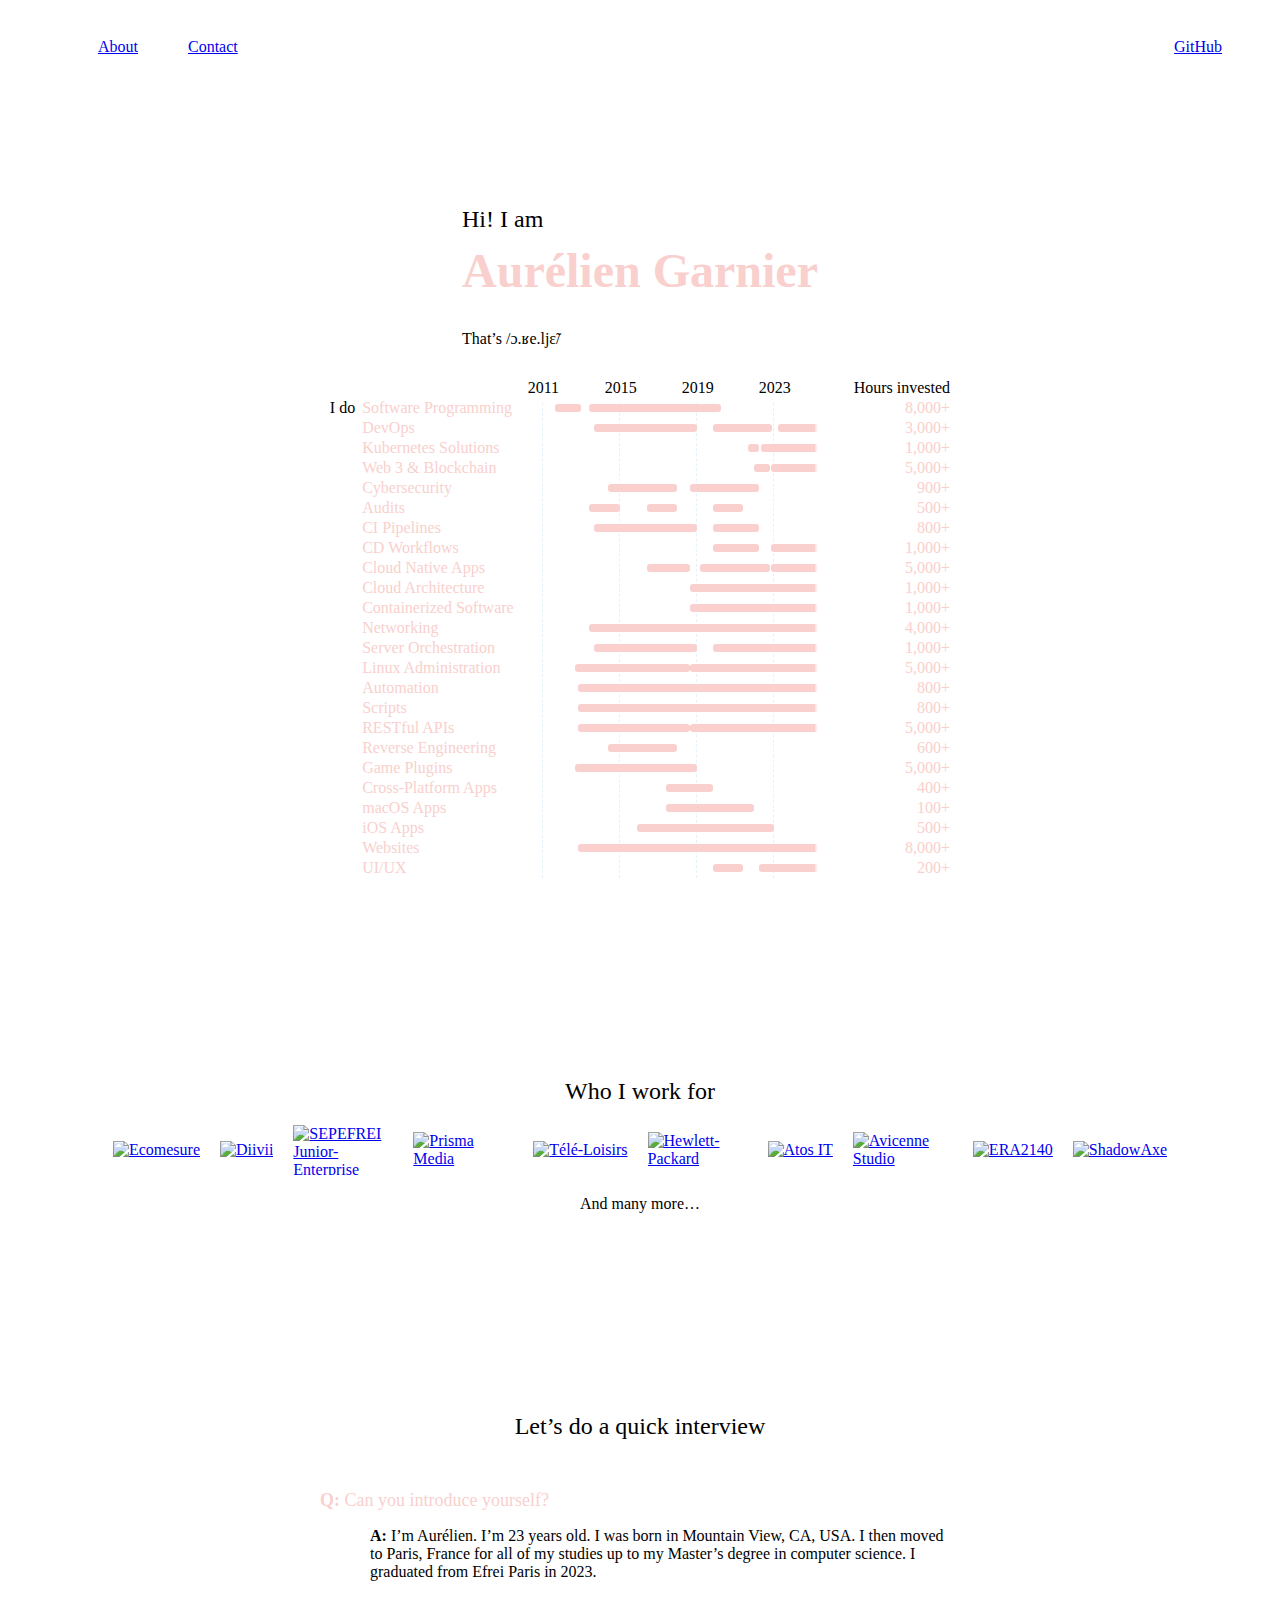
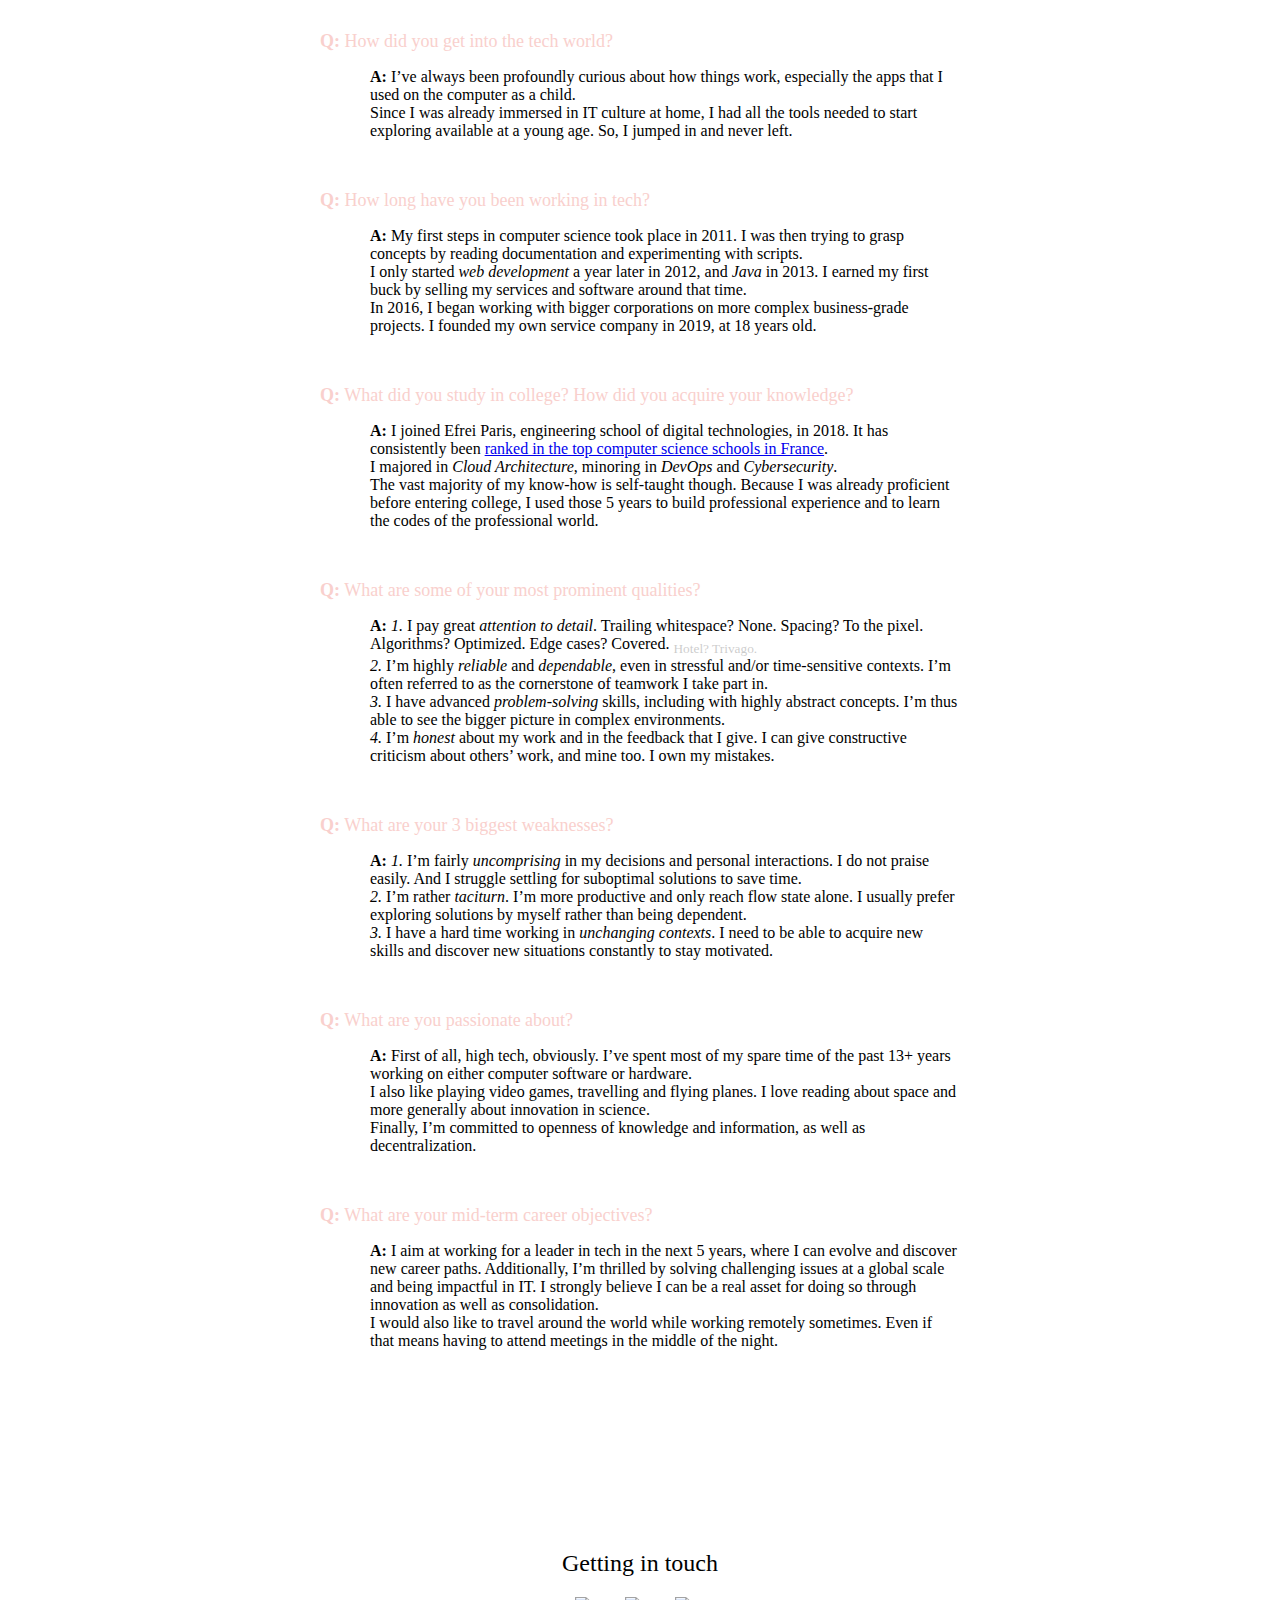
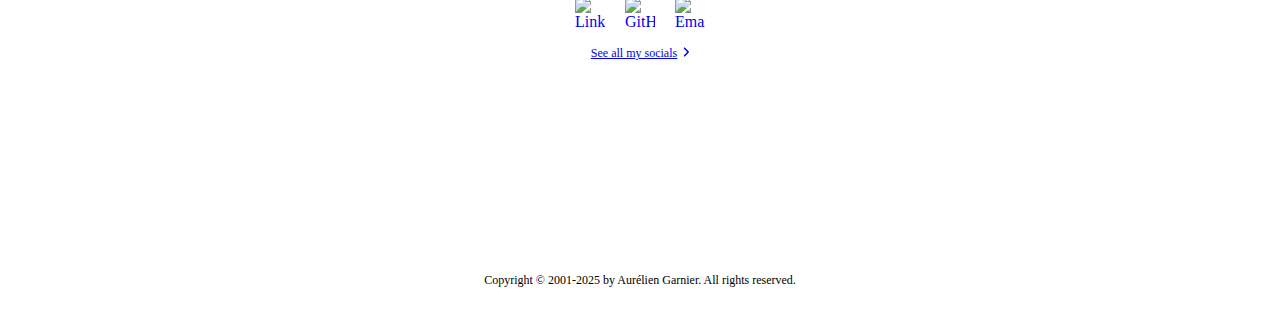
==== commit a69b5a58: "Updates" ====
--- a/index.html
+++ b/index.html
@@ -1,4 +1,4 @@
-<!DOCTYPE html><html lang="en"><head><meta charSet="utf-8"/><meta name="viewport" content="width=device-width, initial-scale=1"/><link rel="preload" href="/_next/static/media/a34f9d1faa5f3315-s.p.woff2" as="font" crossorigin="" type="font/woff2"/><link rel="preload" as="image" href="/images/socials/GitHub.svg"/><link rel="preload" as="image" href="/images/clients/Ecomesure.png"/><link rel="preload" as="image" href="/images/clients/Diivii.png"/><link rel="preload" as="image" href="/images/clients/SEPEFREI.png"/><link rel="preload" as="image" href="/images/clients/PrismaMedia.png"/><link rel="preload" as="image" href="/images/clients/TeleLoisirs.png"/><link rel="preload" as="image" href="/images/clients/HewlettPackard.png"/><link rel="preload" as="image" href="/images/clients/Atos.png"/><link rel="preload" as="image" href="/images/clients/Avicenne.png"/><link rel="preload" as="image" href="/images/clients/ERA2140.png"/><link rel="stylesheet" href="/_next/static/css/cc8df29839988b34.css" crossorigin="" data-precedence="next"/><link rel="stylesheet" href="/_next/static/css/8c3a27ce8ab224f7.css" crossorigin="" data-precedence="next"/><link rel="preload" as="script" fetchPriority="low" href="/_next/static/chunks/webpack-514d25607ac50742.js" crossorigin=""/><script src="/_next/static/chunks/fd9d1056-c52692e3d76eeee6.js" async="" crossorigin=""></script><script src="/_next/static/chunks/69-5b6dcda54c21c57b.js" async="" crossorigin=""></script><script src="/_next/static/chunks/main-app-fa7fb0854d6628bf.js" async="" crossorigin=""></script><script src="/_next/static/chunks/901-29b7e87119840d8f.js" async=""></script><script src="/_next/static/chunks/app/page-9c6084a669fdf889.js" async=""></script><link rel="preload" as="image" href="/images/clients/ShadowAxe.png"/><link rel="preload" as="image" href="/images/socials/LinkedIn.svg"/><link rel="preload" as="image" href="/images/socials/Email.svg"/><title>Aurélien Garnier</title><meta name="next-size-adjust"/><script src="/_next/static/chunks/polyfills-c67a75d1b6f99dc8.js" crossorigin="" noModule=""></script></head><body class="__className_375d66"><div class="background_background__RQVZZ"></div><div class="page_fold__G8T4Z"><header class="header_header__w2BOs"><nav><ul class="header_links__a0z2t"><li><a class="header_active__PzFV3" href="/">About</a></li><li><a href="/contact">Contact</a></li><li><a target="_blank" rel="nofollow external noreferrer noopener" href="https://github.com/au2001/website"><img src="/images/socials/GitHub.svg" alt="" class="header_logo__9b1Md"/>GitHub</a></li></ul></nav></header><div class="title_heading__mcCwe title_center__eyYyD"><h1 class="title_pretitle__n72MK">Hi! I am</h1><h1 class="title_title__llusv">Aurélien Garnier</h1><h2 class="title_subtitle__6FQ6u">That’s /ɔ.ʁe.ljɛ̃/</h2></div><table class="timeline_timeline__y8hBW"><thead><tr><th></th><th></th><th></th><th class="timeline_legend___JmG6"><span>2011</span></th><th class="timeline_legend___JmG6"><span>2015</span></th><th class="timeline_legend___JmG6"><span>2019</span></th><th class="timeline_legend___JmG6"><span>2023</span></th><th></th><th>Hours invested</th></tr></thead><tbody><tr><td><h2>I do</h2></td><td><h3>Software Programming</h3></td><td class="timeline-row_spacing__ipZt5"></td><td colSpan="4" class="timeline-row_timelineDesktop___YNzX"><style>
+<!DOCTYPE html><html lang="en"><head><meta charSet="utf-8"/><meta name="viewport" content="width=device-width, initial-scale=1"/><link rel="preload" href="/_next/static/media/a34f9d1faa5f3315-s.p.woff2" as="font" crossorigin="" type="font/woff2"/><link rel="preload" as="image" href="/images/socials/GitHub.svg"/><link rel="preload" as="image" href="/images/clients/Ecomesure.png"/><link rel="preload" as="image" href="/images/clients/Diivii.png"/><link rel="preload" as="image" href="/images/clients/SEPEFREI.png"/><link rel="preload" as="image" href="/images/clients/PrismaMedia.png"/><link rel="preload" as="image" href="/images/clients/TeleLoisirs.png"/><link rel="preload" as="image" href="/images/clients/HewlettPackard.png"/><link rel="preload" as="image" href="/images/clients/Atos.png"/><link rel="preload" as="image" href="/images/clients/Avicenne.png"/><link rel="preload" as="image" href="/images/clients/ERA2140.png"/><link rel="stylesheet" href="/_next/static/css/cc8df29839988b34.css" crossorigin="" data-precedence="next"/><link rel="stylesheet" href="/_next/static/css/8a263475a4ad7ec3.css" crossorigin="" data-precedence="next"/><link rel="preload" as="script" fetchPriority="low" href="/_next/static/chunks/webpack-6b38a656318d0526.js" crossorigin=""/><script src="/_next/static/chunks/fd9d1056-c52692e3d76eeee6.js" async="" crossorigin=""></script><script src="/_next/static/chunks/69-5b6dcda54c21c57b.js" async="" crossorigin=""></script><script src="/_next/static/chunks/main-app-fa7fb0854d6628bf.js" async="" crossorigin=""></script><script src="/_next/static/chunks/901-29b7e87119840d8f.js" async=""></script><script src="/_next/static/chunks/app/page-2590fa6f909b4d3a.js" async=""></script><link rel="preload" as="image" href="/images/clients/ShadowAxe.png"/><link rel="preload" as="image" href="/images/socials/LinkedIn.svg"/><link rel="preload" as="image" href="/images/socials/Email.svg"/><title>Aurélien Garnier</title><meta name="next-size-adjust"/><script src="/_next/static/chunks/polyfills-c67a75d1b6f99dc8.js" crossorigin="" noModule=""></script></head><body class="__className_375d66"><div class="background_background__RQVZZ"></div><div class="page_fold__G8T4Z"><header class="header_header__w2BOs"><nav><ul class="header_links__a0z2t"><li><a class="header_active__PzFV3" href="/">About</a></li><li><a href="/contact">Contact</a></li><li><a target="_blank" rel="nofollow external noreferrer noopener" href="https://github.com/au2001/website"><img src="/images/socials/GitHub.svg" alt="" class="header_logo__9b1Md"/>GitHub</a></li></ul></nav></header><div class="title_heading__mcCwe title_center__eyYyD"><h1 class="title_pretitle__n72MK">Hi! I am</h1><h1 class="title_title__llusv">Aurélien Garnier</h1><h2 class="title_subtitle__6FQ6u">That’s /ɔ.ʁe.ljɛ̃/</h2></div><table class="timeline_timeline__y8hBW"><thead><tr><th></th><th></th><th></th><th class="timeline_legend___JmG6"><span>2011</span></th><th class="timeline_legend___JmG6"><span>2015</span></th><th class="timeline_legend___JmG6"><span>2019</span></th><th class="timeline_legend___JmG6"><span>2023</span></th><th></th><th>Hours invested</th></tr></thead><tbody><tr><td><h2>I do</h2></td><td><h3>Software Programming</h3></td><td class="timeline-row_spacing__ipZt5"></td><td colSpan="4" class="timeline-row_timelineDesktop___YNzX"><style>
               @keyframes timeline-appear-software-programming-1314835200000 {
                 0%              { right: 95.84117747732328%; }
                 4.158822522676707%  { right: 95.84117747732328%; }
@@ -30,16 +30,16 @@
               @keyframes timeline-appear-devops-1680307200000 {
                 0%              { right: 23.446859489988015%; }
                 76.55314051001199%  { right: 23.446859489988015%; }
-                88.22539688991576% { right: 11.774603110084236%; }
-                100%            { right: 11.774603110084236%; }
-              }
-            </style><div class="timeline-row_active___ZuPX" style="left:76.55314051001199%;right:11.774603110084236%;animation:timeline-appear-devops-1680307200000 1s linear forwards" title="Since Apr 1, 2023"></div><style>
+                88.24668906149967% { right: 11.753310938500327%; }
+                100%            { right: 11.753310938500327%; }
+              }
+            </style><div class="timeline-row_active___ZuPX" style="left:76.55314051001199%;right:11.753310938500327%;animation:timeline-appear-devops-1680307200000 1s linear forwards" title="Since Apr 1, 2023"></div><style>
             @keyframes timeline-appear-devops-active {
               0%                     { width: 0em; }
-              88.22539688991576% { width: 0em; }
-              100%                   { right: .25em; }
-            }
-          </style><div class="timeline-row_activeCap___0h3s" style="left:88.22539688991576%;width:4px;animation:timeline-appear-devops-active 1s linear forwards"></div></td><td colSpan="4" class="timeline-row_timelineMobile__IUOdq">–</td><td class="timeline-row_spacingMobile__p7MMg"></td><td><span title="3,565 hours (approx.)">3,000<!-- -->+<span class="timeline-row_hoursMobile__J5ANj"> hours</span></span></td></tr><tr><td></td><td><h3>Kubernetes Solutions</h3></td><td class="timeline-row_spacing__ipZt5"></td><td colSpan="4" class="timeline-row_timelineDesktop___YNzX"><style>
+              88.24668906149967% { width: 0em; }
+              100%                   { right: .25em; }
+            }
+          </style><div class="timeline-row_activeCap___0h3s" style="left:88.24668906149967%;width:4px;animation:timeline-appear-devops-active 1s linear forwards"></div></td><td colSpan="4" class="timeline-row_timelineMobile__IUOdq">–</td><td class="timeline-row_spacingMobile__p7MMg"></td><td><span title="3,565 hours (approx.)">3,000<!-- -->+<span class="timeline-row_hoursMobile__J5ANj"> hours</span></span></td></tr><tr><td></td><td><h3>Kubernetes Solutions</h3></td><td class="timeline-row_spacing__ipZt5"></td><td colSpan="4" class="timeline-row_timelineDesktop___YNzX"><style>
               @keyframes timeline-appear-kubernetes-solutions-1630454400000 {
                 0%              { right: 33.32192366934794%; }
                 66.67807633065206%  { right: 33.32192366934794%; }
@@ -50,16 +50,16 @@
               @keyframes timeline-appear-kubernetes-solutions-1651363200000 {
                 0%              { right: 29.180215642649323%; }
                 70.81978435735068%  { right: 29.180215642649323%; }
-                88.22539688991576% { right: 11.774603110084236%; }
-                100%            { right: 11.774603110084236%; }
-              }
-            </style><div class="timeline-row_active___ZuPX" style="left:70.81978435735068%;right:11.774603110084236%;animation:timeline-appear-kubernetes-solutions-1651363200000 1s linear forwards" title="Since May 1, 2022"></div><style>
+                88.24668906149967% { right: 11.753310938500327%; }
+                100%            { right: 11.753310938500327%; }
+              }
+            </style><div class="timeline-row_active___ZuPX" style="left:70.81978435735068%;right:11.753310938500327%;animation:timeline-appear-kubernetes-solutions-1651363200000 1s linear forwards" title="Since May 1, 2022"></div><style>
             @keyframes timeline-appear-kubernetes-solutions-active {
               0%                     { width: 0em; }
-              88.22539688991576% { width: 0em; }
-              100%                   { right: .25em; }
-            }
-          </style><div class="timeline-row_activeCap___0h3s" style="left:88.22539688991576%;width:4px;animation:timeline-appear-kubernetes-solutions-active 1s linear forwards"></div></td><td colSpan="4" class="timeline-row_timelineMobile__IUOdq">–</td><td class="timeline-row_spacingMobile__p7MMg"></td><td><span title="1,545 hours (approx.)">1,000<!-- -->+<span class="timeline-row_hoursMobile__J5ANj"> hours</span></span></td></tr><tr><td></td><td><h3>Web 3 &amp; Blockchain</h3></td><td class="timeline-row_spacing__ipZt5"></td><td colSpan="4" class="timeline-row_timelineDesktop___YNzX"><style>
+              88.24668906149967% { width: 0em; }
+              100%                   { right: .25em; }
+            }
+          </style><div class="timeline-row_activeCap___0h3s" style="left:88.24668906149967%;width:4px;animation:timeline-appear-kubernetes-solutions-active 1s linear forwards"></div></td><td colSpan="4" class="timeline-row_timelineMobile__IUOdq">–</td><td class="timeline-row_spacingMobile__p7MMg"></td><td><span title="1,546 hours (approx.)">1,000<!-- -->+<span class="timeline-row_hoursMobile__J5ANj"> hours</span></span></td></tr><tr><td></td><td><h3>Web 3 &amp; Blockchain</h3></td><td class="timeline-row_spacing__ipZt5"></td><td colSpan="4" class="timeline-row_timelineDesktop___YNzX"><style>
               @keyframes timeline-appear-web-3-blockchain-1640995200000 {
                 0%              { right: 31.233955160020532%; }
                 68.76604483997947%  { right: 31.233955160020532%; }
@@ -70,16 +70,16 @@
               @keyframes timeline-appear-web-3-blockchain-1667260800000 {
                 0%              { right: 26.031148382680126%; }
                 73.96885161731987%  { right: 26.031148382680126%; }
-                88.22539688991576% { right: 11.774603110084236%; }
-                100%            { right: 11.774603110084236%; }
-              }
-            </style><div class="timeline-row_active___ZuPX" style="left:73.96885161731987%;right:11.774603110084236%;animation:timeline-appear-web-3-blockchain-1667260800000 1s linear forwards" title="Since Nov 1, 2022"></div><style>
+                88.24668906149967% { right: 11.753310938500327%; }
+                100%            { right: 11.753310938500327%; }
+              }
+            </style><div class="timeline-row_active___ZuPX" style="left:73.96885161731987%;right:11.753310938500327%;animation:timeline-appear-web-3-blockchain-1667260800000 1s linear forwards" title="Since Nov 1, 2022"></div><style>
             @keyframes timeline-appear-web-3-blockchain-active {
               0%                     { width: 0em; }
-              88.22539688991576% { width: 0em; }
-              100%                   { right: .25em; }
-            }
-          </style><div class="timeline-row_activeCap___0h3s" style="left:88.22539688991576%;width:4px;animation:timeline-appear-web-3-blockchain-active 1s linear forwards"></div></td><td colSpan="4" class="timeline-row_timelineMobile__IUOdq">–</td><td class="timeline-row_spacingMobile__p7MMg"></td><td><span title="5,059 hours (approx.)">5,000<!-- -->+<span class="timeline-row_hoursMobile__J5ANj"> hours</span></span></td></tr><tr><td></td><td><h3>Cybersecurity</h3></td><td class="timeline-row_spacing__ipZt5"></td><td colSpan="4" class="timeline-row_timelineDesktop___YNzX"><style>
+              88.24668906149967% { width: 0em; }
+              100%                   { right: .25em; }
+            }
+          </style><div class="timeline-row_activeCap___0h3s" style="left:88.24668906149967%;width:4px;animation:timeline-appear-web-3-blockchain-active 1s linear forwards"></div></td><td colSpan="4" class="timeline-row_timelineMobile__IUOdq">–</td><td class="timeline-row_spacingMobile__p7MMg"></td><td><span title="5,066 hours (approx.)">5,000<!-- -->+<span class="timeline-row_hoursMobile__J5ANj"> hours</span></span></td></tr><tr><td></td><td><h3>Cybersecurity</h3></td><td class="timeline-row_spacing__ipZt5"></td><td colSpan="4" class="timeline-row_timelineDesktop___YNzX"><style>
               @keyframes timeline-appear-cybersecurity-1401580800000 {
                 0%              { right: 78.65822351531747%; }
                 21.341776484682526%  { right: 78.65822351531747%; }
@@ -139,16 +139,16 @@
               @keyframes timeline-appear-cd-workflows-1667260800000 {
                 0%              { right: 26.031148382680126%; }
                 73.96885161731987%  { right: 26.031148382680126%; }
-                88.22539688991576% { right: 11.774603110084236%; }
-                100%            { right: 11.774603110084236%; }
-              }
-            </style><div class="timeline-row_active___ZuPX" style="left:73.96885161731987%;right:11.774603110084236%;animation:timeline-appear-cd-workflows-1667260800000 1s linear forwards" title="Since Nov 1, 2022"></div><style>
+                88.24668906149967% { right: 11.753310938500327%; }
+                100%            { right: 11.753310938500327%; }
+              }
+            </style><div class="timeline-row_active___ZuPX" style="left:73.96885161731987%;right:11.753310938500327%;animation:timeline-appear-cd-workflows-1667260800000 1s linear forwards" title="Since Nov 1, 2022"></div><style>
             @keyframes timeline-appear-cd-workflows-active {
               0%                     { width: 0em; }
-              88.22539688991576% { width: 0em; }
-              100%                   { right: .25em; }
-            }
-          </style><div class="timeline-row_activeCap___0h3s" style="left:88.22539688991576%;width:4px;animation:timeline-appear-cd-workflows-active 1s linear forwards"></div></td><td colSpan="4" class="timeline-row_timelineMobile__IUOdq">–</td><td class="timeline-row_spacingMobile__p7MMg"></td><td><span title="1,048 hours (approx.)">1,000<!-- -->+<span class="timeline-row_hoursMobile__J5ANj"> hours</span></span></td></tr><tr><td></td><td><h3>Cloud Native Apps</h3></td><td class="timeline-row_spacing__ipZt5"></td><td colSpan="4" class="timeline-row_timelineDesktop___YNzX"><style>
+              88.24668906149967% { width: 0em; }
+              100%                   { right: .25em; }
+            }
+          </style><div class="timeline-row_activeCap___0h3s" style="left:88.24668906149967%;width:4px;animation:timeline-appear-cd-workflows-active 1s linear forwards"></div></td><td colSpan="4" class="timeline-row_timelineMobile__IUOdq">–</td><td class="timeline-row_spacingMobile__p7MMg"></td><td><span title="1,048 hours (approx.)">1,000<!-- -->+<span class="timeline-row_hoursMobile__J5ANj"> hours</span></span></td></tr><tr><td></td><td><h3>Cloud Native Apps</h3></td><td class="timeline-row_spacing__ipZt5"></td><td colSpan="4" class="timeline-row_timelineDesktop___YNzX"><style>
               @keyframes timeline-appear-cloud-native-apps-1464739200000 {
                 0%              { right: 66.14752695533117%; }
                 33.852473044668834%  { right: 66.14752695533117%; }
@@ -166,55 +166,55 @@
               @keyframes timeline-appear-cloud-native-apps-1667260800000 {
                 0%              { right: 26.031148382680126%; }
                 73.96885161731987%  { right: 26.031148382680126%; }
-                88.22539688991576% { right: 11.774603110084236%; }
-                100%            { right: 11.774603110084236%; }
-              }
-            </style><div class="timeline-row_active___ZuPX" style="left:73.96885161731987%;right:11.774603110084236%;animation:timeline-appear-cloud-native-apps-1667260800000 1s linear forwards" title="Since Nov 1, 2022"></div><style>
+                88.24668906149967% { right: 11.753310938500327%; }
+                100%            { right: 11.753310938500327%; }
+              }
+            </style><div class="timeline-row_active___ZuPX" style="left:73.96885161731987%;right:11.753310938500327%;animation:timeline-appear-cloud-native-apps-1667260800000 1s linear forwards" title="Since Nov 1, 2022"></div><style>
             @keyframes timeline-appear-cloud-native-apps-active {
               0%                     { width: 0em; }
-              88.22539688991576% { width: 0em; }
-              100%                   { right: .25em; }
-            }
-          </style><div class="timeline-row_activeCap___0h3s" style="left:88.22539688991576%;width:4px;animation:timeline-appear-cloud-native-apps-active 1s linear forwards"></div></td><td colSpan="4" class="timeline-row_timelineMobile__IUOdq">–</td><td class="timeline-row_spacingMobile__p7MMg"></td><td><span title="5,506 hours (approx.)">5,000<!-- -->+<span class="timeline-row_hoursMobile__J5ANj"> hours</span></span></td></tr><tr><td></td><td><h3>Cloud Architecture</h3></td><td class="timeline-row_spacing__ipZt5"></td><td colSpan="4" class="timeline-row_timelineDesktop___YNzX"><style>
+              88.24668906149967% { width: 0em; }
+              100%                   { right: .25em; }
+            }
+          </style><div class="timeline-row_activeCap___0h3s" style="left:88.24668906149967%;width:4px;animation:timeline-appear-cloud-native-apps-active 1s linear forwards"></div></td><td colSpan="4" class="timeline-row_timelineMobile__IUOdq">–</td><td class="timeline-row_spacingMobile__p7MMg"></td><td><span title="5,511 hours (approx.)">5,000<!-- -->+<span class="timeline-row_hoursMobile__J5ANj"> hours</span></span></td></tr><tr><td></td><td><h3>Cloud Architecture</h3></td><td class="timeline-row_spacing__ipZt5"></td><td colSpan="4" class="timeline-row_timelineDesktop___YNzX"><style>
               @keyframes timeline-appear-cloud-architecture-1535760000000 {
                 0%              { right: 52.07941126133835%; }
                 47.92058873866164%  { right: 52.07941126133835%; }
-                88.22539688991576% { right: 11.774603110084236%; }
-                100%            { right: 11.774603110084236%; }
-              }
-            </style><div class="timeline-row_active___ZuPX" style="left:47.92058873866164%;right:11.774603110084236%;animation:timeline-appear-cloud-architecture-1535760000000 1s linear forwards" title="Since Sep 1, 2018"></div><style>
+                88.24668906149967% { right: 11.753310938500327%; }
+                100%            { right: 11.753310938500327%; }
+              }
+            </style><div class="timeline-row_active___ZuPX" style="left:47.92058873866164%;right:11.753310938500327%;animation:timeline-appear-cloud-architecture-1535760000000 1s linear forwards" title="Since Sep 1, 2018"></div><style>
             @keyframes timeline-appear-cloud-architecture-active {
               0%                     { width: 0em; }
-              88.22539688991576% { width: 0em; }
-              100%                   { right: .25em; }
-            }
-          </style><div class="timeline-row_activeCap___0h3s" style="left:88.22539688991576%;width:4px;animation:timeline-appear-cloud-architecture-active 1s linear forwards"></div></td><td colSpan="4" class="timeline-row_timelineMobile__IUOdq">–</td><td class="timeline-row_spacingMobile__p7MMg"></td><td><span title="1,178 hours (approx.)">1,000<!-- -->+<span class="timeline-row_hoursMobile__J5ANj"> hours</span></span></td></tr><tr><td></td><td><h3>Containerized Software</h3></td><td class="timeline-row_spacing__ipZt5"></td><td colSpan="4" class="timeline-row_timelineDesktop___YNzX"><style>
+              88.24668906149967% { width: 0em; }
+              100%                   { right: .25em; }
+            }
+          </style><div class="timeline-row_activeCap___0h3s" style="left:88.24668906149967%;width:4px;animation:timeline-appear-cloud-architecture-active 1s linear forwards"></div></td><td colSpan="4" class="timeline-row_timelineMobile__IUOdq">–</td><td class="timeline-row_spacingMobile__p7MMg"></td><td><span title="1,178 hours (approx.)">1,000<!-- -->+<span class="timeline-row_hoursMobile__J5ANj"> hours</span></span></td></tr><tr><td></td><td><h3>Containerized Software</h3></td><td class="timeline-row_spacing__ipZt5"></td><td colSpan="4" class="timeline-row_timelineDesktop___YNzX"><style>
               @keyframes timeline-appear-containerized-software-1535760000000 {
                 0%              { right: 52.07941126133835%; }
                 47.92058873866164%  { right: 52.07941126133835%; }
-                88.22539688991576% { right: 11.774603110084236%; }
-                100%            { right: 11.774603110084236%; }
-              }
-            </style><div class="timeline-row_active___ZuPX" style="left:47.92058873866164%;right:11.774603110084236%;animation:timeline-appear-containerized-software-1535760000000 1s linear forwards" title="Since Sep 1, 2018"></div><style>
+                88.24668906149967% { right: 11.753310938500327%; }
+                100%            { right: 11.753310938500327%; }
+              }
+            </style><div class="timeline-row_active___ZuPX" style="left:47.92058873866164%;right:11.753310938500327%;animation:timeline-appear-containerized-software-1535760000000 1s linear forwards" title="Since Sep 1, 2018"></div><style>
             @keyframes timeline-appear-containerized-software-active {
               0%                     { width: 0em; }
-              88.22539688991576% { width: 0em; }
-              100%                   { right: .25em; }
-            }
-          </style><div class="timeline-row_activeCap___0h3s" style="left:88.22539688991576%;width:4px;animation:timeline-appear-containerized-software-active 1s linear forwards"></div></td><td colSpan="4" class="timeline-row_timelineMobile__IUOdq">–</td><td class="timeline-row_spacingMobile__p7MMg"></td><td><span title="1,884 hours (approx.)">1,000<!-- -->+<span class="timeline-row_hoursMobile__J5ANj"> hours</span></span></td></tr><tr><td></td><td><h3>Networking</h3></td><td class="timeline-row_spacing__ipZt5"></td><td colSpan="4" class="timeline-row_timelineDesktop___YNzX"><style>
+              88.24668906149967% { width: 0em; }
+              100%                   { right: .25em; }
+            }
+          </style><div class="timeline-row_activeCap___0h3s" style="left:88.24668906149967%;width:4px;animation:timeline-appear-containerized-software-active 1s linear forwards"></div></td><td colSpan="4" class="timeline-row_timelineMobile__IUOdq">–</td><td class="timeline-row_spacingMobile__p7MMg"></td><td><span title="1,885 hours (approx.)">1,000<!-- -->+<span class="timeline-row_hoursMobile__J5ANj"> hours</span></span></td></tr><tr><td></td><td><h3>Networking</h3></td><td class="timeline-row_spacing__ipZt5"></td><td colSpan="4" class="timeline-row_timelineDesktop___YNzX"><style>
               @keyframes timeline-appear-networking-1370044800000 {
                 0%              { right: 84.90501454732157%; }
                 15.094985452678419%  { right: 84.90501454732157%; }
-                88.22539688991576% { right: 11.774603110084236%; }
-                100%            { right: 11.774603110084236%; }
-              }
-            </style><div class="timeline-row_active___ZuPX" style="left:15.094985452678419%;right:11.774603110084236%;animation:timeline-appear-networking-1370044800000 1s linear forwards" title="Since Jun 1, 2013"></div><style>
+                88.24668906149967% { right: 11.753310938500327%; }
+                100%            { right: 11.753310938500327%; }
+              }
+            </style><div class="timeline-row_active___ZuPX" style="left:15.094985452678419%;right:11.753310938500327%;animation:timeline-appear-networking-1370044800000 1s linear forwards" title="Since Jun 1, 2013"></div><style>
             @keyframes timeline-appear-networking-active {
               0%                     { width: 0em; }
-              88.22539688991576% { width: 0em; }
-              100%                   { right: .25em; }
-            }
-          </style><div class="timeline-row_activeCap___0h3s" style="left:88.22539688991576%;width:4px;animation:timeline-appear-networking-active 1s linear forwards"></div></td><td colSpan="4" class="timeline-row_timelineMobile__IUOdq">–</td><td class="timeline-row_spacingMobile__p7MMg"></td><td><span title="4,273 hours (approx.)">4,000<!-- -->+<span class="timeline-row_hoursMobile__J5ANj"> hours</span></span></td></tr><tr><td></td><td><h3>Server Orchestration</h3></td><td class="timeline-row_spacing__ipZt5"></td><td colSpan="4" class="timeline-row_timelineDesktop___YNzX"><style>
+              88.24668906149967% { width: 0em; }
+              100%                   { right: .25em; }
+            }
+          </style><div class="timeline-row_activeCap___0h3s" style="left:88.24668906149967%;width:4px;animation:timeline-appear-networking-active 1s linear forwards"></div></td><td colSpan="4" class="timeline-row_timelineMobile__IUOdq">–</td><td class="timeline-row_spacingMobile__p7MMg"></td><td><span title="4,274 hours (approx.)">4,000<!-- -->+<span class="timeline-row_hoursMobile__J5ANj"> hours</span></span></td></tr><tr><td></td><td><h3>Server Orchestration</h3></td><td class="timeline-row_spacing__ipZt5"></td><td colSpan="4" class="timeline-row_timelineDesktop___YNzX"><style>
               @keyframes timeline-appear-server-orchestration-1377993600000 {
                 0%              { right: 83.33048091733698%; }
                 16.669519082663015%  { right: 83.33048091733698%; }
@@ -225,16 +225,16 @@
               @keyframes timeline-appear-server-orchestration-1572566400000 {
                 0%              { right: 44.78863597467054%; }
                 55.21136402532946%  { right: 44.78863597467054%; }
-                88.22539688991576% { right: 11.774603110084236%; }
-                100%            { right: 11.774603110084236%; }
-              }
-            </style><div class="timeline-row_active___ZuPX" style="left:55.21136402532946%;right:11.774603110084236%;animation:timeline-appear-server-orchestration-1572566400000 1s linear forwards" title="Since Nov 1, 2019"></div><style>
+                88.24668906149967% { right: 11.753310938500327%; }
+                100%            { right: 11.753310938500327%; }
+              }
+            </style><div class="timeline-row_active___ZuPX" style="left:55.21136402532946%;right:11.753310938500327%;animation:timeline-appear-server-orchestration-1572566400000 1s linear forwards" title="Since Nov 1, 2019"></div><style>
             @keyframes timeline-appear-server-orchestration-active {
               0%                     { width: 0em; }
-              88.22539688991576% { width: 0em; }
-              100%                   { right: .25em; }
-            }
-          </style><div class="timeline-row_activeCap___0h3s" style="left:88.22539688991576%;width:4px;animation:timeline-appear-server-orchestration-active 1s linear forwards"></div></td><td colSpan="4" class="timeline-row_timelineMobile__IUOdq">–</td><td class="timeline-row_spacingMobile__p7MMg"></td><td><span title="1,354 hours (approx.)">1,000<!-- -->+<span class="timeline-row_hoursMobile__J5ANj"> hours</span></span></td></tr><tr><td></td><td><h3>Linux Administration</h3></td><td class="timeline-row_spacing__ipZt5"></td><td colSpan="4" class="timeline-row_timelineDesktop___YNzX"><style>
+              88.24668906149967% { width: 0em; }
+              100%                   { right: .25em; }
+            }
+          </style><div class="timeline-row_activeCap___0h3s" style="left:88.24668906149967%;width:4px;animation:timeline-appear-server-orchestration-active 1s linear forwards"></div></td><td colSpan="4" class="timeline-row_timelineMobile__IUOdq">–</td><td class="timeline-row_spacingMobile__p7MMg"></td><td><span title="1,355 hours (approx.)">1,000<!-- -->+<span class="timeline-row_hoursMobile__J5ANj"> hours</span></span></td></tr><tr><td></td><td><h3>Linux Administration</h3></td><td class="timeline-row_spacing__ipZt5"></td><td colSpan="4" class="timeline-row_timelineDesktop___YNzX"><style>
               @keyframes timeline-appear-linux-administration-1346457600000 {
                 0%              { right: 89.57727194934108%; }
                 10.422728050658908%  { right: 89.57727194934108%; }
@@ -245,42 +245,42 @@
               @keyframes timeline-appear-linux-administration-1535760000000 {
                 0%              { right: 52.07941126133835%; }
                 47.92058873866164%  { right: 52.07941126133835%; }
-                88.22539688991576% { right: 11.774603110084236%; }
-                100%            { right: 11.774603110084236%; }
-              }
-            </style><div class="timeline-row_active___ZuPX" style="left:47.92058873866164%;right:11.774603110084236%;animation:timeline-appear-linux-administration-1535760000000 1s linear forwards" title="Since Sep 1, 2018"></div><style>
+                88.24668906149967% { right: 11.753310938500327%; }
+                100%            { right: 11.753310938500327%; }
+              }
+            </style><div class="timeline-row_active___ZuPX" style="left:47.92058873866164%;right:11.753310938500327%;animation:timeline-appear-linux-administration-1535760000000 1s linear forwards" title="Since Sep 1, 2018"></div><style>
             @keyframes timeline-appear-linux-administration-active {
               0%                     { width: 0em; }
-              88.22539688991576% { width: 0em; }
-              100%                   { right: .25em; }
-            }
-          </style><div class="timeline-row_activeCap___0h3s" style="left:88.22539688991576%;width:4px;animation:timeline-appear-linux-administration-active 1s linear forwards"></div></td><td colSpan="4" class="timeline-row_timelineMobile__IUOdq">–</td><td class="timeline-row_spacingMobile__p7MMg"></td><td><span title="5,558 hours (approx.)">5,000<!-- -->+<span class="timeline-row_hoursMobile__J5ANj"> hours</span></span></td></tr><tr><td></td><td><h3>Automation</h3></td><td class="timeline-row_spacing__ipZt5"></td><td colSpan="4" class="timeline-row_timelineDesktop___YNzX"><style>
+              88.24668906149967% { width: 0em; }
+              100%                   { right: .25em; }
+            }
+          </style><div class="timeline-row_activeCap___0h3s" style="left:88.24668906149967%;width:4px;animation:timeline-appear-linux-administration-active 1s linear forwards"></div></td><td colSpan="4" class="timeline-row_timelineMobile__IUOdq">–</td><td class="timeline-row_spacingMobile__p7MMg"></td><td><span title="5,558 hours (approx.)">5,000<!-- -->+<span class="timeline-row_hoursMobile__J5ANj"> hours</span></span></td></tr><tr><td></td><td><h3>Automation</h3></td><td class="timeline-row_spacing__ipZt5"></td><td colSpan="4" class="timeline-row_timelineDesktop___YNzX"><style>
               @keyframes timeline-appear-automation-1351728000000 {
                 0%              { right: 88.53328769467738%; }
                 11.46671230532261%  { right: 88.53328769467738%; }
-                88.22539688991576% { right: 11.774603110084236%; }
-                100%            { right: 11.774603110084236%; }
-              }
-            </style><div class="timeline-row_active___ZuPX" style="left:11.46671230532261%;right:11.774603110084236%;animation:timeline-appear-automation-1351728000000 1s linear forwards" title="Since Nov 1, 2012"></div><style>
+                88.24668906149967% { right: 11.753310938500327%; }
+                100%            { right: 11.753310938500327%; }
+              }
+            </style><div class="timeline-row_active___ZuPX" style="left:11.46671230532261%;right:11.753310938500327%;animation:timeline-appear-automation-1351728000000 1s linear forwards" title="Since Nov 1, 2012"></div><style>
             @keyframes timeline-appear-automation-active {
               0%                     { width: 0em; }
-              88.22539688991576% { width: 0em; }
-              100%                   { right: .25em; }
-            }
-          </style><div class="timeline-row_activeCap___0h3s" style="left:88.22539688991576%;width:4px;animation:timeline-appear-automation-active 1s linear forwards"></div></td><td colSpan="4" class="timeline-row_timelineMobile__IUOdq">–</td><td class="timeline-row_spacingMobile__p7MMg"></td><td><span title="897 hours (approx.)">800<!-- -->+<span class="timeline-row_hoursMobile__J5ANj"> hours</span></span></td></tr><tr><td></td><td><h3>Scripts</h3></td><td class="timeline-row_spacing__ipZt5"></td><td colSpan="4" class="timeline-row_timelineDesktop___YNzX"><style>
+              88.24668906149967% { width: 0em; }
+              100%                   { right: .25em; }
+            }
+          </style><div class="timeline-row_activeCap___0h3s" style="left:88.24668906149967%;width:4px;animation:timeline-appear-automation-active 1s linear forwards"></div></td><td colSpan="4" class="timeline-row_timelineMobile__IUOdq">–</td><td class="timeline-row_spacingMobile__p7MMg"></td><td><span title="897 hours (approx.)">800<!-- -->+<span class="timeline-row_hoursMobile__J5ANj"> hours</span></span></td></tr><tr><td></td><td><h3>Scripts</h3></td><td class="timeline-row_spacing__ipZt5"></td><td colSpan="4" class="timeline-row_timelineDesktop___YNzX"><style>
               @keyframes timeline-appear-scripts-1351728000000 {
                 0%              { right: 88.53328769467738%; }
                 11.46671230532261%  { right: 88.53328769467738%; }
-                88.22539688991576% { right: 11.774603110084236%; }
-                100%            { right: 11.774603110084236%; }
-              }
-            </style><div class="timeline-row_active___ZuPX" style="left:11.46671230532261%;right:11.774603110084236%;animation:timeline-appear-scripts-1351728000000 1s linear forwards" title="Since Nov 1, 2012"></div><style>
+                88.24668906149967% { right: 11.753310938500327%; }
+                100%            { right: 11.753310938500327%; }
+              }
+            </style><div class="timeline-row_active___ZuPX" style="left:11.46671230532261%;right:11.753310938500327%;animation:timeline-appear-scripts-1351728000000 1s linear forwards" title="Since Nov 1, 2012"></div><style>
             @keyframes timeline-appear-scripts-active {
               0%                     { width: 0em; }
-              88.22539688991576% { width: 0em; }
-              100%                   { right: .25em; }
-            }
-          </style><div class="timeline-row_activeCap___0h3s" style="left:88.22539688991576%;width:4px;animation:timeline-appear-scripts-active 1s linear forwards"></div></td><td colSpan="4" class="timeline-row_timelineMobile__IUOdq">–</td><td class="timeline-row_spacingMobile__p7MMg"></td><td><span title="897 hours (approx.)">800<!-- -->+<span class="timeline-row_hoursMobile__J5ANj"> hours</span></span></td></tr><tr><td></td><td><h3>RESTful APIs</h3></td><td class="timeline-row_spacing__ipZt5"></td><td colSpan="4" class="timeline-row_timelineDesktop___YNzX"><style>
+              88.24668906149967% { width: 0em; }
+              100%                   { right: .25em; }
+            }
+          </style><div class="timeline-row_activeCap___0h3s" style="left:88.24668906149967%;width:4px;animation:timeline-appear-scripts-active 1s linear forwards"></div></td><td colSpan="4" class="timeline-row_timelineMobile__IUOdq">–</td><td class="timeline-row_spacingMobile__p7MMg"></td><td><span title="897 hours (approx.)">800<!-- -->+<span class="timeline-row_hoursMobile__J5ANj"> hours</span></span></td></tr><tr><td></td><td><h3>RESTful APIs</h3></td><td class="timeline-row_spacing__ipZt5"></td><td colSpan="4" class="timeline-row_timelineDesktop___YNzX"><style>
               @keyframes timeline-appear-restful-apis-1351728000000 {
                 0%              { right: 88.53328769467738%; }
                 11.46671230532261%  { right: 88.53328769467738%; }
@@ -291,16 +291,16 @@
               @keyframes timeline-appear-restful-apis-1535760000000 {
                 0%              { right: 52.07941126133835%; }
                 47.92058873866164%  { right: 52.07941126133835%; }
-                88.22539688991576% { right: 11.774603110084236%; }
-                100%            { right: 11.774603110084236%; }
-              }
-            </style><div class="timeline-row_active___ZuPX" style="left:47.92058873866164%;right:11.774603110084236%;animation:timeline-appear-restful-apis-1535760000000 1s linear forwards" title="Since Sep 1, 2018"></div><style>
+                88.24668906149967% { right: 11.753310938500327%; }
+                100%            { right: 11.753310938500327%; }
+              }
+            </style><div class="timeline-row_active___ZuPX" style="left:47.92058873866164%;right:11.753310938500327%;animation:timeline-appear-restful-apis-1535760000000 1s linear forwards" title="Since Sep 1, 2018"></div><style>
             @keyframes timeline-appear-restful-apis-active {
               0%                     { width: 0em; }
-              88.22539688991576% { width: 0em; }
-              100%                   { right: .25em; }
-            }
-          </style><div class="timeline-row_activeCap___0h3s" style="left:88.22539688991576%;width:4px;animation:timeline-appear-restful-apis-active 1s linear forwards"></div></td><td colSpan="4" class="timeline-row_timelineMobile__IUOdq">–</td><td class="timeline-row_spacingMobile__p7MMg"></td><td><span title="5,775 hours (approx.)">5,000<!-- -->+<span class="timeline-row_hoursMobile__J5ANj"> hours</span></span></td></tr><tr><td></td><td><h3>Reverse Engineering</h3></td><td class="timeline-row_spacing__ipZt5"></td><td colSpan="4" class="timeline-row_timelineDesktop___YNzX"><style>
+              88.24668906149967% { width: 0em; }
+              100%                   { right: .25em; }
+            }
+          </style><div class="timeline-row_activeCap___0h3s" style="left:88.24668906149967%;width:4px;animation:timeline-appear-restful-apis-active 1s linear forwards"></div></td><td colSpan="4" class="timeline-row_timelineMobile__IUOdq">–</td><td class="timeline-row_spacingMobile__p7MMg"></td><td><span title="5,777 hours (approx.)">5,000<!-- -->+<span class="timeline-row_hoursMobile__J5ANj"> hours</span></span></td></tr><tr><td></td><td><h3>Reverse Engineering</h3></td><td class="timeline-row_spacing__ipZt5"></td><td colSpan="4" class="timeline-row_timelineDesktop___YNzX"><style>
               @keyframes timeline-appear-reverse-engineering-1401580800000 {
                 0%              { right: 78.65822351531747%; }
                 21.341776484682526%  { right: 78.65822351531747%; }
@@ -339,16 +339,16 @@
               @keyframes timeline-appear-websites-1351728000000 {
                 0%              { right: 88.53328769467738%; }
                 11.46671230532261%  { right: 88.53328769467738%; }
-                88.22539688991576% { right: 11.774603110084236%; }
-                100%            { right: 11.774603110084236%; }
-              }
-            </style><div class="timeline-row_active___ZuPX" style="left:11.46671230532261%;right:11.774603110084236%;animation:timeline-appear-websites-1351728000000 1s linear forwards" title="Since Nov 1, 2012"></div><style>
+                88.24668906149967% { right: 11.753310938500327%; }
+                100%            { right: 11.753310938500327%; }
+              }
+            </style><div class="timeline-row_active___ZuPX" style="left:11.46671230532261%;right:11.753310938500327%;animation:timeline-appear-websites-1351728000000 1s linear forwards" title="Since Nov 1, 2012"></div><style>
             @keyframes timeline-appear-websites-active {
               0%                     { width: 0em; }
-              88.22539688991576% { width: 0em; }
-              100%                   { right: .25em; }
-            }
-          </style><div class="timeline-row_activeCap___0h3s" style="left:88.22539688991576%;width:4px;animation:timeline-appear-websites-active 1s linear forwards"></div></td><td colSpan="4" class="timeline-row_timelineMobile__IUOdq">–</td><td class="timeline-row_spacingMobile__p7MMg"></td><td><span title="8,970 hours (approx.)">8,000<!-- -->+<span class="timeline-row_hoursMobile__J5ANj"> hours</span></span></td></tr><tr><td></td><td><h3>UI/UX</h3></td><td class="timeline-row_spacing__ipZt5"></td><td colSpan="4" class="timeline-row_timelineDesktop___YNzX"><style>
+              88.24668906149967% { width: 0em; }
+              100%                   { right: .25em; }
+            }
+          </style><div class="timeline-row_activeCap___0h3s" style="left:88.24668906149967%;width:4px;animation:timeline-appear-websites-active 1s linear forwards"></div></td><td colSpan="4" class="timeline-row_timelineMobile__IUOdq">–</td><td class="timeline-row_spacingMobile__p7MMg"></td><td><span title="8,973 hours (approx.)">8,000<!-- -->+<span class="timeline-row_hoursMobile__J5ANj"> hours</span></span></td></tr><tr><td></td><td><h3>UI/UX</h3></td><td class="timeline-row_spacing__ipZt5"></td><td colSpan="4" class="timeline-row_timelineDesktop___YNzX"><style>
               @keyframes timeline-appear-ui-ux-1572566400000 {
                 0%              { right: 44.78863597467054%; }
                 55.21136402532946%  { right: 44.78863597467054%; }
@@ -359,13 +359,13 @@
               @keyframes timeline-appear-ui-ux-1648771200000 {
                 0%              { right: 29.693650521992133%; }
                 70.30634947800787%  { right: 29.693650521992133%; }
-                88.22539688991576% { right: 11.774603110084236%; }
-                100%            { right: 11.774603110084236%; }
-              }
-            </style><div class="timeline-row_active___ZuPX" style="left:70.30634947800787%;right:11.774603110084236%;animation:timeline-appear-ui-ux-1648771200000 1s linear forwards" title="Since Apr 1, 2022"></div><style>
+                88.24668906149967% { right: 11.753310938500327%; }
+                100%            { right: 11.753310938500327%; }
+              }
+            </style><div class="timeline-row_active___ZuPX" style="left:70.30634947800787%;right:11.753310938500327%;animation:timeline-appear-ui-ux-1648771200000 1s linear forwards" title="Since Apr 1, 2022"></div><style>
             @keyframes timeline-appear-ui-ux-active {
               0%                     { width: 0em; }
-              88.22539688991576% { width: 0em; }
-              100%                   { right: .25em; }
-            }
-          </style><div class="timeline-row_activeCap___0h3s" style="left:88.22539688991576%;width:4px;animation:timeline-appear-ui-ux-active 1s linear forwards"></div></td><td colSpan="4" class="timeline-row_timelineMobile__IUOdq">–</td><td class="timeline-row_spacingMobile__p7MMg"></td><td><span title="220 hours (approx.)">200<!-- -->+<span class="timeline-row_hoursMobile__J5ANj"> hours</span></span></td></tr></tbody></table><div class="page_spacer__Ir9Ky"></div></div><h1 class="clients_heading__iXJHD">Who I work for</h1><ul class="clients_clients__zt2Iw"><li><a target="_blank" rel="nofollow external noreferrer noopener" href="https://ecomesure.com/en"><img src="/images/clients/Ecomesure.png" alt="Ecomesure" title="Ecomesure"/></a></li><li><a target="_blank" rel="nofollow external noreferrer noopener" href="https://diivii.com"><img src="/images/clients/Diivii.png" alt="Diivii" title="Diivii"/></a></li><li><a target="_blank" rel="nofollow external noreferrer noopener" href="https://sepefrei.fr"><img src="/images/clients/SEPEFREI.png" alt="SEPEFREI Junior-Enterprise" title="SEPEFREI Junior-Enterprise"/></a></li><li><a target="_blank" rel="nofollow external noreferrer noopener" href="https://www.prismamedia.com"><img src="/images/clients/PrismaMedia.png" alt="Prisma Media" title="Prisma Media"/></a></li><li><a target="_blank" rel="nofollow external noreferrer noopener" href="https://www.programme-tv.net"><img src="/images/clients/TeleLoisirs.png" alt="Télé-Loisirs" title="Télé-Loisirs"/></a></li><li><a target="_blank" rel="nofollow external noreferrer noopener" href="https://www.hp.com/us-en/home.html"><img src="/images/clients/HewlettPackard.png" alt="Hewlett-Packard" title="Hewlett-Packard"/></a></li><li><a target="_blank" rel="nofollow external noreferrer noopener" href="https://atos.net/en/"><img src="/images/clients/Atos.png" alt="Atos IT" title="Atos IT"/></a></li><li><a target="_blank" rel="nofollow external noreferrer noopener" href="https://www.avicenne.studio"><img src="/images/clients/Avicenne.png" alt="Avicenne Studio" title="Avicenne Studio"/></a></li><li><a target="_blank" rel="nofollow external noreferrer noopener" href="https://www.era2140.com"><img src="/images/clients/ERA2140.png" alt="ERA2140" title="ERA2140"/></a></li><li><a target="_blank" rel="nofollow external noreferrer noopener" href="https://shadowaxe.fr"><img src="/images/clients/ShadowAxe.png" alt="ShadowAxe" title="ShadowAxe"/></a></li></ul><p class="clients_note__Z1CLz">And many more…</p><div class="page_spacer__Ir9Ky"></div><h1 class="interview_heading__VaUBg">Let’s do a quick interview</h1><ul class="interview_interview__lyj4f"><li><h2><b>Q:</b> <!-- -->Can you introduce yourself?</h2><p><b>A:</b> 			I’m Aurélien. I’m 23 years old. I was born in Mountain View, CA, USA. I then moved to Paris, France for all of my studies up to my Master’s degree in computer science. I graduated from Efrei Paris in 2023.		</p></li><li><h2><b>Q:</b> <!-- -->How did you get into the tech world?</h2><p><b>A:</b> 			I’ve always been profoundly curious about how things work, especially the apps that I used on the computer as a child.<br/>			Since I was already immersed in IT culture at home, I had all the tools needed to start exploring available at a young age. So, I jumped in and never left.		</p></li><li><h2><b>Q:</b> <!-- -->How long have you been working in tech?</h2><p><b>A:</b> 			My first steps in computer science took place in 2011. I was then trying to grasp concepts by reading documentation and experimenting with scripts.<br/>			I only started <i>web development</i> a year later in 2012, and <i>Java</i> in 2013. I earned my first buck by selling my services and software around that time.<br/>			In 2016, I began working with bigger corporations on more complex business-grade projects. I founded my own service company in 2019, at 18 years old.		</p></li><li><h2><b>Q:</b> <!-- -->What did you study in college? How did you acquire your knowledge?</h2><p><b>A:</b> 			I joined Efrei Paris, engineering school of digital technologies, in 2018. It has consistently been <a href="https://eng.efrei.fr/the-school/rankings/" target="_blank" rel="nofollow external noreferrer noopener">ranked in the top computer science schools in France</a>.<br/>			I majored in <i>Cloud Architecture</i>, minoring in <i>DevOps</i> and <i>Cybersecurity</i>.<br/>			The vast majority of my know-how is self-taught though. Because I was already proficient before entering college, I used those 5 years to build professional experience and to learn the codes of the professional world.		</p></li><li><h2><b>Q:</b> <!-- -->What are some of your most prominent qualities?</h2><p><b>A:</b> 			<i>1.</i> I pay great <i>attention to detail</i>. Trailing whitespace? None. Spacing? To the pixel. Algorithms? Optimized. Edge cases? Covered. <sub>Hotel? Trivago.</sub><br/>			<i>2.</i> I’m highly <i>reliable</i> and <i>dependable</i>, even in stressful and/or time-sensitive contexts. I’m often referred to as the cornerstone of teamwork I take part in.<br/>			<i>3.</i> I have advanced <i>problem-solving</i> skills, including with highly abstract concepts. I’m thus able to see the bigger picture in complex environments.<br/>			<i>4.</i> I’m <i>honest</i> about my work and in the feedback that I give. I can give constructive criticism about others’ work, and mine too. I own my mistakes.		</p></li><li><h2><b>Q:</b> <!-- -->What are your 3 biggest weaknesses?</h2><p><b>A:</b> 			<i>1.</i> I’m fairly <i>uncomprising</i> in my decisions and personal interactions. I do not praise easily. And I struggle settling for suboptimal solutions to save time.<br/>			<i>2.</i> I’m rather <i>taciturn</i>. I’m more productive and only reach flow state alone. I usually prefer exploring solutions by myself rather than being dependent.<br/>			<i>3.</i> I have a hard time working in <i>unchanging contexts</i>. I need to be able to acquire new skills and discover new situations constantly to stay motivated.		</p></li><li><h2><b>Q:</b> <!-- -->What are you passionate about?</h2><p><b>A:</b> 			First of all, high tech, obviously. I’ve spent most of my spare time of the past 13+ years working on either computer software or hardware.<br/>			I also like playing video games, travelling and flying planes. I love reading about space and more generally about innovation in science.<br/>			Finally, I’m committed to openness of knowledge and information, as well as decentralization.		</p></li><li><h2><b>Q:</b> <!-- -->What are your mid-term career objectives?</h2><p><b>A:</b> 			I aim at working for a leader in tech in the next 5 years, where I can evolve and discover new career paths. Additionally, I’m thrilled by solving challenging issues at a global scale and being impactful in IT. I strongly believe I can be a real asset for doing so through innovation as well as consolidation.<br/>			I would also like to travel around the world while working remotely sometimes. Even if that means having to attend meetings in the middle of the night.		</p></li></ul><div class="page_spacer__Ir9Ky"></div><h1 class="contact-footer_heading__svTPv">Getting in touch</h1><ul class="contact-footer_socials__F_lGO"><li><a target="_blank" rel="nofollow external noreferrer noopener" href="https://linkedin.com/in/aurelien-garnier/"><img src="/images/socials/LinkedIn.svg" alt="LinkedIn" title="LinkedIn: in/aurelien-garnier"/></a></li><li><a target="_blank" rel="nofollow external noreferrer noopener" href="https://github.com/au2001"><img src="/images/socials/GitHub.svg" alt="GitHub" title="GitHub: @au2001"/></a></li><li><a target="_blank" rel="nofollow external noreferrer noopener" href="mailto:contact@garnier.dev"><img src="/images/socials/Email.svg" alt="Email" title="Email: contact@garnier.dev"/></a></li></ul><p class="contact-footer_link__Q8eOd"><a href="/contact">See all my socials<svg xmlns="http://www.w3.org/2000/svg" fill="currentColor" viewBox="0 0 256 512" class="contact-footer_icon__3_M9r"><path d="M64 448c-8.188 0-16.38-3.125-22.62-9.375-12.5-12.5-12.5-32.75 0-45.25L178.8 256 41.38 118.6c-12.5-12.5-12.5-32.75 0-45.25s32.75-12.5 45.25 0l160 160c12.5 12.5 12.5 32.75 0 45.25l-160 160C80.38 444.9 72.19 448 64 448z"></path></svg></a></p><div class="page_spacer__Ir9Ky"></div><footer class="footer_footer__mQF6i"><p>Copyright © 2001-<!-- -->2025<!-- --> by Aurélien Garnier. All rights reserved.</p></footer><script src="/_next/static/chunks/webpack-514d25607ac50742.js" crossorigin="" async=""></script><script>(self.__next_f=self.__next_f||[]).push([0]);self.__next_f.push([2,null])</script><script>self.__next_f.push([1,"1:HL[\"/_next/static/media/a34f9d1faa5f3315-s.p.woff2\",\"font\",{\"crossOrigin\":\"\",\"type\":\"font/woff2\"}]\n2:HL[\"/_next/static/css/cc8df29839988b34.css\",\"style\",{\"crossOrigin\":\"\"}]\n0:\"$L3\"\n"])</script><script>self.__next_f.push([1,"4:HL[\"/_next/static/css/8c3a27ce8ab224f7.css\",\"style\",{\"crossOrigin\":\"\"}]\n"])</script><script>self.__next_f.push([1,"5:I[7690,[],\"\"]\n7:I[3051,[\"901\",\"static/chunks/901-29b7e87119840d8f.js\",\"931\",\"static/chunks/app/page-9c6084a669fdf889.js\"],\"\"]\n8:I[5250,[\"901\",\"static/chunks/901-29b7e87119840d8f.js\",\"931\",\"static/chunks/app/page-9c6084a669fdf889.js\"],\"\"]\n9:I[5613,[],\"\"]\na:I[1778,[],\"\"]\nc:I[8955,[],\"\"]\nd:[]\n"])</script><script>self.__next_f.push([1,"3:[[[\"$\",\"link\",\"0\",{\"rel\":\"stylesheet\",\"href\":\"/_next/static/css/cc8df29839988b34.css\",\"precedence\":\"next\",\"crossOrigin\":\"\"}]],[\"$\",\"$L5\",null,{\"buildId\":\"-qNMhSWuyec1XzzxopvdE\",\"assetPrefix\":\"\",\"initialCanonicalUrl\":\"/\",\"initialTree\":[\"\",{\"children\":[\"__PAGE__\",{}]},\"$undefined\",\"$undefined\",true],\"initialSeedData\":[\"\",{\"children\":[\"__PAGE__\",{},[\"$L6\",[[\"$\",\"div\",null,{\"className\":\"background_background__RQVZZ\"}],[\"$\",\"div\",null,{\"className\":\"page_fold__G8T4Z\",\"children\":[[\"$\",\"$L7\",null,{}],[\"$\",\"div\",null,{\"className\":\"title_heading__mcCwe title_center__eyYyD\",\"children\":[[\"$\",\"h1\",null,{\"className\":\"title_pretitle__n72MK\",\"children\":\"Hi! I am\"}],[\"$\",\"h1\",null,{\"className\":\"title_title__llusv\",\"children\":\"Aurélien Garnier\"}],[\"$\",\"h2\",null,{\"className\":\"title_subtitle__6FQ6u\",\"children\":\"That’s /ɔ.ʁe.ljɛ̃/\"}]]}],[\"$\",\"table\",null,{\"className\":\"timeline_timeline__y8hBW\",\"children\":[[\"$\",\"thead\",null,{\"children\":[\"$\",\"tr\",null,{\"children\":[[\"$\",\"th\",null,{}],[\"$\",\"th\",null,{}],[\"$\",\"th\",null,{}],[[\"$\",\"th\",\"0\",{\"className\":\"timeline_legend___JmG6\",\"children\":[\"$\",\"span\",null,{\"children\":2011}]}],[\"$\",\"th\",\"1\",{\"className\":\"timeline_legend___JmG6\",\"children\":[\"$\",\"span\",null,{\"children\":2015}]}],[\"$\",\"th\",\"2\",{\"className\":\"timeline_legend___JmG6\",\"children\":[\"$\",\"span\",null,{\"children\":2019}]}],[\"$\",\"th\",\"3\",{\"className\":\"timeline_legend___JmG6\",\"children\":[\"$\",\"span\",null,{\"children\":2023}]}]],[\"$\",\"th\",null,{}],[\"$\",\"th\",null,{\"children\":\"Hours invested\"}]]}]}],[\"$\",\"tbody\",null,{\"children\":[[\"$\",\"tr\",null,{\"children\":[[\"$\",\"td\",null,{\"children\":[\"$\",\"h2\",null,{\"children\":\"I do\"}]}],[[\"$\",\"td\",null,{\"children\":[\"$\",\"h3\",null,{\"children\":\"Software Programming\"}]}],[\"$\",\"td\",null,{\"className\":\"timeline-row_spacing__ipZt5\"}],[\"$\",\"td\",null,{\"colSpan\":4,\"className\":\"timeline-row_timelineDesktop___YNzX\",\"children\":[[[[\"$\",\"style\",null,{\"children\":\"\\n              @keyframes timeline-appear-software-programming-1314835200000 {\\n                0%              { right: 95.84117747732328%; }\\n                4.158822522676707%  { right: 95.84117747732328%; }\\n                12.493582064008214% { right: 87.50641793599179%; }\\n                100%            { right: 87.50641793599179%; }\\n              }\\n            \"}],[\"$\",\"div\",null,{\"className\":\"$undefined\",\"style\":{\"left\":\"4.158822522676707%\",\"right\":\"87.50641793599179%\",\"animation\":\"timeline-appear-software-programming-1314835200000 1s linear forwards\"},\"title\":\"From Sep 1, 2011 to Dec 31, 2012\"}]],[[\"$\",\"style\",null,{\"children\":\"\\n              @keyframes timeline-appear-software-programming-1370044800000 {\\n                0%              { right: 84.90501454732157%; }\\n                15.094985452678419%  { right: 84.90501454732157%; }\\n                57.79565291802157% { right: 42.20434708197843%; }\\n                100%            { right: 42.20434708197843%; }\\n              }\\n            \"}],[\"$\",\"div\",null,{\"className\":\"$undefined\",\"style\":{\"left\":\"15.094985452678419%\",\"right\":\"42.20434708197843%\",\"animation\":\"timeline-appear-software-programming-1370044800000 1s linear forwards\"},\"title\":\"From Jun 1, 2013 to Mar 31, 2020\"}]]],false]}],[\"$\",\"td\",null,{\"colSpan\":4,\"className\":\"timeline-row_timelineMobile__IUOdq\",\"children\":\"–\"}],[\"$\",\"td\",null,{\"className\":\"timeline-row_spacingMobile__p7MMg\"}],[\"$\",\"td\",null,{\"children\":[\"$\",\"span\",null,{\"title\":\"8,459 hours (approx.)\",\"children\":[\"8,000\",\"+\",[\"$\",\"span\",null,{\"className\":\"timeline-row_hoursMobile__J5ANj\",\"children\":\" hours\"}]]}]}]]]}],[[\"$\",\"tr\",\"0\",{\"children\":[[\"$\",\"td\",null,{}],[[\"$\",\"td\",null,{\"children\":[\"$\",\"h3\",null,{\"children\":\"DevOps\"}]}],[\"$\",\"td\",null,{\"className\":\"timeline-row_spacing__ipZt5\"}],[\"$\",\"td\",null,{\"colSpan\":4,\"className\":\"timeline-row_timelineDesktop___YNzX\",\"children\":[[[[\"$\",\"style\",null,{\"children\":\"\\n              @keyframes timeline-appear-devops-1377993600000 {\\n                0%              { right: 83.33048091733698%; }\\n                16.669519082663015%  { right: 83.33048091733698%; }\\n                49.991442752010954% { right: 50.008557247989046%; }\\n                100%            { right: 50.008557247989046%; }\\n              }\\n            \"}],[\"$\",\"div\",null,{\"className\":\"$undefined\",\"style\":{\"left\":\"16.669519082663015%\",\"right\":\"50.008557247989046%\",\"animation\":\"timeline-appear-devops-1377993600000 1s linear forwards\"},\"title\":\"From Sep 1, 2013 to Dec 31, 2018\"}]],[[\"$\",\"style\",null,{\"children\":\"\\n              @keyframes timeline-appear-devops-1572566400000 {\\n                0%              { right: 44.78863597467054%; }\\n                55.21136402532946%  { right: 44.78863597467054%; }\\n                74.46517200068457% { right: 25.534827999315425%; }\\n                100%            { right: 25.534827999315425%; }\\n              }\\n            \"}],[\"$\",\"div\",null,{\"className\":\"$undefined\",\"style\":{\"left\":\"55.21136402532946%\",\"right\":\"25.534827999315425%\",\"animation\":\"timeline-appear-devops-1572566400000 1s linear forwards\"},\"title\":\"From Nov 1, 2019 to Nov 30, 2022\"}]],[[\"$\",\"style\",null,{\"children\":\"\\n              @keyframes timeline-appear-devops-1680307200000 {\\n                0%              { right: 23.446859489988015%; }\\n                76.55314051001199%  { right: 23.446859489988015%; }\\n                88.22539688991576% { right: 11.774603110084236%; }\\n                100%            { right: 11.774603110084236%; }\\n              }\\n            \"}],[\"$\",\"div\",null,{\"className\":\"timeline-row_active___ZuPX\",\"style\":{\"left\":\"76.55314051001199%\",\"right\":\"11.774603110084236%\",\"animation\":\"timeline-appear-devops-1680307200000 1s linear forwards\"},\"title\":\"Since Apr 1, 2023\"}]]],[[\"$\",\"style\",null,{\"children\":\"\\n            @keyframes timeline-appear-devops-active {\\n              0%                     { width: 0em; }\\n              88.22539688991576% { width: 0em; }\\n              100%                   { right: .25em; }\\n            }\\n          \"}],[\"$\",\"div\",null,{\"className\":\"timeline-row_activeCap___0h3s\",\"style\":{\"left\":\"88.22539688991576%\",\"width\":4,\"animation\":\"timeline-appear-devops-active 1s linear forwards\"}}]]]}],[\"$\",\"td\",null,{\"colSpan\":4,\"className\":\"timeline-row_timelineMobile__IUOdq\",\"children\":\"–\"}],[\"$\",\"td\",null,{\"className\":\"timeline-row_spacingMobile__p7MMg\"}],[\"$\",\"td\",null,{\"children\":[\"$\",\"span\",null,{\"title\":\"3,565 hours (approx.)\",\"children\":[\"3,000\",\"+\",[\"$\",\"span\",null,{\"className\":\"timeline-row_hoursMobile__J5ANj\",\"children\":\" hours\"}]]}]}]]]}],[\"$\",\"tr\",\"1\",{\"children\":[[\"$\",\"td\",null,{}],[[\"$\",\"td\",null,{\"children\":[\"$\",\"h3\",null,{\"children\":\"Kubernetes Solutions\"}]}],[\"$\",\"td\",null,{\"className\":\"timeline-row_spacing__ipZt5\"}],[\"$\",\"td\",null,{\"colSpan\":4,\"className\":\"timeline-row_timelineDesktop___YNzX\",\"children\":[[[[\"$\",\"style\",null,{\"children\":\"\\n              @keyframes timeline-appear-kubernetes-solutions-1630454400000 {\\n                0%              { right: 33.32192366934794%; }\\n                66.67807633065206%  { right: 33.32192366934794%; }\\n                70.28923498202978% { right: 29.71076501797022%; }\\n                100%            { right: 29.71076501797022%; }\\n              }\\n            \"}],[\"$\",\"div\",null,{\"className\":\"$undefined\",\"style\":{\"left\":\"66.67807633065206%\",\"right\":\"29.71076501797022%\",\"animation\":\"timeline-appear-kubernetes-solutions-1630454400000 1s linear forwards\"},\"title\":\"From Sep 1, 2021 to Mar 31, 2022\"}]],[[\"$\",\"style\",null,{\"children\":\"\\n              @keyframes timeline-appear-kubernetes-solutions-1651363200000 {\\n                0%              { right: 29.180215642649323%; }\\n                70.81978435735068%  { right: 29.180215642649323%; }\\n                88.22539688991576% { right: 11.774603110084236%; }\\n                100%            { right: 11.774603110084236%; }\\n              }\\n            \"}],[\"$\",\"div\",null,{\"className\":\"timeline-row_active___ZuPX\",\"style\":{\"left\":\"70.81978435735068%\",\"right\":\"11.774603110084236%\",\"animation\":\"timeline-appear-kubernetes-solutions-1651363200000 1s linear forwards\"},\"title\":\"Since May 1, 2022\"}]]],[[\"$\",\"style\",null,{\"children\":\"\\n            @keyframes timeline-appear-kubernetes-solutions-active {\\n              0%                     { width: 0em; }\\n              88.22539688991576% { width: 0em; }\\n              100%                   { right: .25em; }\\n            }\\n          \"}],[\"$\",\"div\",null,{\"className\":\"timeline-row_activeCap___0h3s\",\"style\":{\"left\":\"88.22539688991576%\",\"width\":4,\"animation\":\"timeline-appear-kubernetes-solutions-active 1s linear forwards\"}}]]]}],[\"$\",\"td\",null,{\"colSpan\":4,\"className\":\"timeline-row_timelineMobile__IUOdq\",\"children\":\"–\"}],[\"$\",\"td\",null,{\"className\":\"timeline-row_spacingMobile__p7MMg\"}],[\"$\",\"td\",null,{\"children\":[\"$\",\"span\",null,{\"title\":\"1,545 hours (approx.)\",\"children\":[\"1,000\",\"+\",[\"$\",\"span\",null,{\"className\":\"timeline-row_hoursMobile__J5ANj\",\"children\":\" hours\"}]]}]}]]]}],[\"$\",\"tr\",\"2\",{\"children\":[[\"$\",\"td\",null,{}],[[\"$\",\"td\",null,{\"children\":[\"$\",\"h3\",null,{\"children\":\"Web 3 \u0026 Blockchain\"}]}],[\"$\",\"td\",null,{\"className\":\"timeline-row_spacing__ipZt5\"}],[\"$\",\"td\",null,{\"colSpan\":4,\"className\":\"timeline-row_timelineDesktop___YNzX\",\"children\":[[[[\"$\",\"style\",null,{\"children\":\"\\n              @keyframes timeline-appear-web-3-blockchain-1640995200000 {\\n                0%              { right: 31.233955160020532%; }\\n                68.76604483997947%  { right: 31.233955160020532%; }\\n                73.95173712134178% { right: 26.048262878658225%; }\\n                100%            { right: 26.048262878658225%; }\\n              }\\n            \"}],[\"$\",\"div\",null,{\"className\":\"$undefined\",\"style\":{\"left\":\"68.76604483997947%\",\"right\":\"26.048262878658225%\",\"animation\":\"timeline-appear-web-3-blockchain-1640995200000 1s linear forwards\"},\"title\":\"From Jan 1, 2022 to Oct 31, 2022\"}]],[[\"$\",\"style\",null,{\"children\":\"\\n              @keyframes timeline-appear-web-3-blockchain-1667260800000 {\\n                0%              { right: 26.031148382680126%; }\\n                73.96885161731987%  { right: 26.031148382680126%; }\\n                88.22539688991576% { right: 11.774603110084236%; }\\n                100%            { right: 11.774603110084236%; }\\n              }\\n            \"}],[\"$\",\"div\",null,{\"className\":\"timeline-row_active___ZuPX\",\"style\":{\"left\":\"73.96885161731987%\",\"right\":\"11.774603110084236%\",\"animation\":\"timeline-appear-web-3-blockchain-1667260800000 1s linear forwards\"},\"title\":\"Since Nov 1, 2022\"}]]],[[\"$\",\"style\",null,{\"children\":\"\\n            @keyframes timeline-appear-web-3-blockchain-active {\\n              0%                     { width: 0em; }\\n              88.22539688991576% { width: 0em; }\\n              100%                   { right: .25em; }\\n            }\\n          \"}],[\"$\",\"div\",null,{\"className\":\"timeline-row_activeCap___0h3s\",\"style\":{\"left\":\"88.22539688991576%\",\"width\":4,\"animation\":\"timeline-appear-web-3-blockchain-active 1s linear forwards\"}}]]]}],[\"$\",\"td\",null,{\"colSpan\":4,\"className\":\"timeline-row_timelineMobile__IUOdq\",\"children\":\"–\"}],[\"$\",\"td\",null,{\"className\":\"timeline-row_spacingMobile__p7MMg\"}],[\"$\",\"td\",null,{\"children\":[\"$\",\"span\",null,{\"title\":\"5,059 hours (approx.)\",\"children\":[\"5,000\",\"+\",[\"$\",\"span\",null,{\"className\":\"timeline-row_hoursMobile__J5ANj\",\"children\":\" hours\"}]]}]}]]]}],[\"$\",\"tr\",\"3\",{\"children\":[[\"$\",\"td\",null,{}],[[\"$\",\"td\",null,{\"children\":[\"$\",\"h3\",null,{\"children\":\"Cybersecurity\"}]}],[\"$\",\"td\",null,{\"className\":\"timeline-row_spacing__ipZt5\"}],[\"$\",\"td\",null,{\"colSpan\":4,\"className\":\"timeline-row_timelineDesktop___YNzX\",\"children\":[[[[\"$\",\"style\",null,{\"children\":\"\\n              @keyframes timeline-appear-cybersecurity-1401580800000 {\\n                0%              { right: 78.65822351531747%; }\\n                21.341776484682526%  { right: 78.65822351531747%; }\\n                43.74465172000684% { right: 56.25534827999316%; }\\n                100%            { right: 56.25534827999316%; }\\n              }\\n            \"}],[\"$\",\"div\",null,{\"className\":\"$undefined\",\"style\":{\"left\":\"21.341776484682526%\",\"right\":\"56.25534827999316%\",\"animation\":\"timeline-appear-cybersecurity-1401580800000 1s linear forwards\"},\"title\":\"From Jun 1, 2014 to Dec 31, 2017\"}]],[[\"$\",\"style\",null,{\"children\":\"\\n              @keyframes timeline-appear-cybersecurity-1535760000000 {\\n                0%              { right: 52.07941126133835%; }\\n                47.92058873866164%  { right: 52.07941126133835%; }\\n                70.28923498202978% { right: 29.71076501797022%; }\\n                100%            { right: 29.71076501797022%; }\\n              }\\n            \"}],[\"$\",\"div\",null,{\"className\":\"$undefined\",\"style\":{\"left\":\"47.92058873866164%\",\"right\":\"29.71076501797022%\",\"animation\":\"timeline-appear-cybersecurity-1535760000000 1s linear forwards\"},\"title\":\"From Sep 1, 2018 to Mar 31, 2022\"}]]],false]}],[\"$\",\"td\",null,{\"colSpan\":4,\"className\":\"timeline-row_timelineMobile__IUOdq\",\"children\":\"–\"}],[\"$\",\"td\",null,{\"className\":\"timeline-row_spacingMobile__p7MMg\"}],[\"$\",\"td\",null,{\"children\":[\"$\",\"span\",null,{\"title\":\"915 hours (approx.)\",\"children\":[\"900\",\"+\",[\"$\",\"span\",null,{\"className\":\"timeline-row_hoursMobile__J5ANj\",\"children\":\" hours\"}]]}]}]]]}],[\"$\",\"tr\",\"4\",{\"children\":[[\"$\",\"td\",null,{}],[[\"$\",\"td\",null,{\"children\":[\"$\",\"h3\",null,{\"children\":\"Audits\"}]}],[\"$\",\"td\",null,{\"className\":\"timeline-row_spacing__ipZt5\"}],[\"$\",\"td\",null,{\"colSpan\":4,\"className\":\"timeline-row_timelineDesktop___YNzX\",\"children\":[[[[\"$\",\"style\",null,{\"children\":\"\\n              @keyframes timeline-appear-audits-1370044800000 {\\n                0%              { right: 84.90501454732157%; }\\n                15.094985452678419%  { right: 84.90501454732157%; }\\n                24.987164128016428% { right: 75.01283587198357%; }\\n                100%            { right: 75.01283587198357%; }\\n              }\\n            \"}],[\"$\",\"div\",null,{\"className\":\"$undefined\",\"style\":{\"left\":\"15.094985452678419%\",\"right\":\"75.01283587198357%\",\"animation\":\"timeline-appear-audits-1370044800000 1s linear forwards\"},\"title\":\"From Jun 1, 2013 to Dec 31, 2014\"}]],[[\"$\",\"style\",null,{\"children\":\"\\n              @keyframes timeline-appear-audits-1464739200000 {\\n                0%              { right: 66.14752695533117%; }\\n                33.852473044668834%  { right: 66.14752695533117%; }\\n                43.74465172000684% { right: 56.25534827999316%; }\\n                100%            { right: 56.25534827999316%; }\\n              }\\n            \"}],[\"$\",\"div\",null,{\"className\":\"$undefined\",\"style\":{\"left\":\"33.852473044668834%\",\"right\":\"56.25534827999316%\",\"animation\":\"timeline-appear-audits-1464739200000 1s linear forwards\"},\"title\":\"From Jun 1, 2016 to Dec 31, 2017\"}]],[[\"$\",\"style\",null,{\"children\":\"\\n              @keyframes timeline-appear-audits-1572566400000 {\\n                0%              { right: 44.78863597467054%; }\\n                55.21136402532946%  { right: 44.78863597467054%; }\\n                65.08642820468937% { right: 34.91357179531063%; }\\n                100%            { right: 34.91357179531063%; }\\n              }\\n            \"}],[\"$\",\"div\",null,{\"className\":\"$undefined\",\"style\":{\"left\":\"55.21136402532946%\",\"right\":\"34.91357179531063%\",\"animation\":\"timeline-appear-audits-1572566400000 1s linear forwards\"},\"title\":\"From Nov 1, 2019 to May 31, 2021\"}]]],false]}],[\"$\",\"td\",null,{\"colSpan\":4,\"className\":\"timeline-row_timelineMobile__IUOdq\",\"children\":\"–\"}],[\"$\",\"td\",null,{\"className\":\"timeline-row_spacingMobile__p7MMg\"}],[\"$\",\"td\",null,{\"children\":[\"$\",\"span\",null,{\"title\":\"520 hours (approx.)\",\"children\":[\"500\",\"+\",[\"$\",\"span\",null,{\"className\":\"timeline-row_hoursMobile__J5ANj\",\"children\":\" hours\"}]]}]}]]]}],[\"$\",\"tr\",\"5\",{\"children\":[[\"$\",\"td\",null,{}],[[\"$\",\"td\",null,{\"children\":[\"$\",\"h3\",null,{\"children\":\"CI Pipelines\"}]}],[\"$\",\"td\",null,{\"className\":\"timeline-row_spacing__ipZt5\"}],[\"$\",\"td\",null,{\"colSpan\":4,\"className\":\"timeline-row_timelineDesktop___YNzX\",\"children\":[[[[\"$\",\"style\",null,{\"children\":\"\\n              @keyframes timeline-appear-ci-pipelines-1377993600000 {\\n                0%              { right: 83.33048091733698%; }\\n                16.669519082663015%  { right: 83.33048091733698%; }\\n                49.991442752010954% { right: 50.008557247989046%; }\\n                100%            { right: 50.008557247989046%; }\\n              }\\n            \"}],[\"$\",\"div\",null,{\"className\":\"$undefined\",\"style\":{\"left\":\"16.669519082663015%\",\"right\":\"50.008557247989046%\",\"animation\":\"timeline-appear-ci-pipelines-1377993600000 1s linear forwards\"},\"title\":\"From Sep 1, 2013 to Dec 31, 2018\"}]],[[\"$\",\"style\",null,{\"children\":\"\\n              @keyframes timeline-appear-ci-pipelines-1572566400000 {\\n                0%              { right: 44.78863597467054%; }\\n                55.21136402532946%  { right: 44.78863597467054%; }\\n                70.28923498202978% { right: 29.71076501797022%; }\\n                100%            { right: 29.71076501797022%; }\\n              }\\n            \"}],[\"$\",\"div\",null,{\"className\":\"$undefined\",\"style\":{\"left\":\"55.21136402532946%\",\"right\":\"29.71076501797022%\",\"animation\":\"timeline-appear-ci-pipelines-1572566400000 1s linear forwards\"},\"title\":\"From Nov 1, 2019 to Mar 31, 2022\"}]]],false]}],[\"$\",\"td\",null,{\"colSpan\":4,\"className\":\"timeline-row_timelineMobile__IUOdq\",\"children\":\"–\"}],[\"$\",\"td\",null,{\"className\":\"timeline-row_spacingMobile__p7MMg\"}],[\"$\",\"td\",null,{\"children\":[\"$\",\"span\",null,{\"title\":\"830 hours (approx.)\",\"children\":[\"800\",\"+\",[\"$\",\"span\",null,{\"className\":\"timeline-row_hoursMobile__J5ANj\",\"children\":\" hours\"}]]}]}]]]}],[\"$\",\"tr\",\"6\",{\"children\":[[\"$\",\"td\",null,{}],[[\"$\",\"td\",null,{\"children\":[\"$\",\"h3\",null,{\"children\":\"CD Workflows\"}]}],[\"$\",\"td\",null,{\"className\":\"timeline-row_spacing__ipZt5\"}],[\"$\",\"td\",null,{\"colSpan\":4,\"className\":\"timeline-row_timelineDesktop___YNzX\",\"children\":[[[[\"$\",\"style\",null,{\"children\":\"\\n              @keyframes timeline-appear-cd-workflows-1572566400000 {\\n                0%              { right: 44.78863597467054%; }\\n                55.21136402532946%  { right: 44.78863597467054%; }\\n                70.28923498202978% { right: 29.71076501797022%; }\\n                100%            { right: 29.71076501797022%; }\\n              }\\n            \"}],[\"$\",\"div\",null,{\"className\":\"$undefined\",\"style\":{\"left\":\"55.21136402532946%\",\"right\":\"29.71076501797022%\",\"animation\":\"timeline-appear-cd-workflows-1572566400000 1s linear forwards\"},\"title\":\"From Nov 1, 2019 to Mar 31, 2022\"}]],[[\"$\",\"style\",null,{\"children\":\"\\n              @keyframes timeline-appear-cd-workflows-1667260800000 {\\n                0%              { right: 26.031148382680126%; }\\n                73.96885161731987%  { right: 26.031148382680126%; }\\n                88.22539688991576% { right: 11.774603110084236%; }\\n                100%            { right: 11.774603110084236%; }\\n              }\\n            \"}],[\"$\",\"div\",null,{\"className\":\"timeline-row_active___ZuPX\",\"style\":{\"left\":\"73.96885161731987%\",\"right\":\"11.774603110084236%\",\"animation\":\"timeline-appear-cd-workflows-1667260800000 1s linear forwards\"},\"title\":\"Since Nov 1, 2022\"}]]],[[\"$\",\"style\",null,{\"children\":\"\\n            @keyframes timeline-appear-cd-workflows-active {\\n              0%                     { width: 0em; }\\n              88.22539688991576% { width: 0em; }\\n              100%                   { right: .25em; }\\n            }\\n          \"}],[\"$\",\"div\",null,{\"className\":\"timeline-row_activeCap___0h3s\",\"style\":{\"left\":\"88.22539688991576%\",\"width\":4,\"animation\":\"timeline-appear-cd-workflows-active 1s linear forwards\"}}]]]}],[\"$\",\"td\",null,{\"colSpan\":4,\"className\":\"timeline-row_timelineMobile__IUOdq\",\"children\":\"–\"}],[\"$\",\"td\",null,{\"className\":\"timeline-row_spacingMobile__p7MMg\"}],[\"$\",\"td\",null,{\"children\":[\"$\",\"span\",null,{\"title\":\"1,048 hours (approx.)\",\"children\":[\"1,000\",\"+\",[\"$\",\"span\",null,{\"className\":\"timeline-row_hoursMobile__J5ANj\",\"children\":\" hours\"}]]}]}]]]}],[\"$\",\"tr\",\"7\",{\"children\":[[\"$\",\"td\",null,{}],[[\"$\",\"td\",null,{\"children\":[\"$\",\"h3\",null,{\"children\":\"Cloud Native Apps\"}]}],[\"$\",\"td\",null,{\"className\":\"timeline-row_spacing__ipZt5\"}],[\"$\",\"td\",null,{\"colSpan\":4,\"className\":\"timeline-row_timelineDesktop___YNzX\",\"children\":[[[[\"$\",\"style\",null,{\"children\":\"\\n              @keyframes timeline-appear-cloud-native-apps-1464739200000 {\\n                0%              { right: 66.14752695533117%; }\\n                33.852473044668834%  { right: 66.14752695533117%; }\\n                47.90347424268355% { right: 52.09652575731645%; }\\n                100%            { right: 52.09652575731645%; }\\n              }\\n            \"}],[\"$\",\"div\",null,{\"className\":\"$undefined\",\"style\":{\"left\":\"33.852473044668834%\",\"right\":\"52.09652575731645%\",\"animation\":\"timeline-appear-cloud-native-apps-1464739200000 1s linear forwards\"},\"title\":\"From Jun 1, 2016 to Aug 31, 2018\"}]],[[\"$\",\"style\",null,{\"children\":\"\\n              @keyframes timeline-appear-cloud-native-apps-1551398400000 {\\n                0%              { right: 48.98168748930344%; }\\n                51.01831251069656%  { right: 48.98168748930344%; }\\n                73.95173712134178% { right: 26.048262878658225%; }\\n                100%            { right: 26.048262878658225%; }\\n              }\\n            \"}],[\"$\",\"div\",null,{\"className\":\"$undefined\",\"style\":{\"left\":\"51.01831251069656%\",\"right\":\"26.048262878658225%\",\"animation\":\"timeline-appear-cloud-native-apps-1551398400000 1s linear forwards\"},\"title\":\"From Mar 1, 2019 to Oct 31, 2022\"}]],[[\"$\",\"style\",null,{\"children\":\"\\n              @keyframes timeline-appear-cloud-native-apps-1667260800000 {\\n                0%              { right: 26.031148382680126%; }\\n                73.96885161731987%  { right: 26.031148382680126%; }\\n                88.22539688991576% { right: 11.774603110084236%; }\\n                100%            { right: 11.774603110084236%; }\\n              }\\n            \"}],[\"$\",\"div\",null,{\"className\":\"timeline-row_active___ZuPX\",\"style\":{\"left\":\"73.96885161731987%\",\"right\":\"11.774603110084236%\",\"animation\":\"timeline-appear-cloud-native-apps-1667260800000 1s linear forwards\"},\"title\":\"Since Nov 1, 2022\"}]]],[[\"$\",\"style\",null,{\"children\":\"\\n            @keyframes timeline-appear-cloud-native-apps-active {\\n              0%                     { width: 0em; }\\n              88.22539688991576% { width: 0em; }\\n              100%                   { right: .25em; }\\n            }\\n          \"}],[\"$\",\"div\",null,{\"className\":\"timeline-row_activeCap___0h3s\",\"style\":{\"left\":\"88.22539688991576%\",\"width\":4,\"animation\":\"timeline-appear-cloud-native-apps-active 1s linear forwards\"}}]]]}],[\"$\",\"td\",null,{\"colSpan\":4,\"className\":\"timeline-row_timelineMobile__IUOdq\",\"children\":\"–\"}],[\"$\",\"td\",null,{\"className\":\"timeline-row_spacingMobile__p7MMg\"}],[\"$\",\"td\",null,{\"children\":[\"$\",\"span\",null,{\"title\":\"5,506 hours (approx.)\",\"children\":[\"5,000\",\"+\",[\"$\",\"span\",null,{\"className\":\"timeline-row_hoursMobile__J5ANj\",\"children\":\" hours\"}]]}]}]]]}],[\"$\",\"tr\",\"8\",{\"children\":[[\"$\",\"td\",null,{}],[[\"$\",\"td\",null,{\"children\":[\"$\",\"h3\",null,{\"children\":\"Cloud Architecture\"}]}],[\"$\",\"td\",null,{\"className\":\"timeline-row_spacing__ipZt5\"}],[\"$\",\"td\",null,{\"colSpan\":4,\"className\":\"timeline-row_timelineDesktop___YNzX\",\"children\":[[[[\"$\",\"style\",null,{\"children\":\"\\n              @keyframes timeline-appear-cloud-architecture-1535760000000 {\\n                0%              { right: 52.07941126133835%; }\\n                47.92058873866164%  { right: 52.07941126133835%; }\\n                88.22539688991576% { right: 11.774603110084236%; }\\n                100%            { right: 11.774603110084236%; }\\n              }\\n            \"}],[\"$\",\"div\",null,{\"className\":\"timeline-row_active___ZuPX\",\"style\":{\"left\":\"47.92058873866164%\",\"right\":\"11.774603110084236%\",\"animation\":\"timeline-appear-cloud-architecture-1535760000000 1s linear forwards\"},\"title\":\"Since Sep 1, 2018\"}]]],[[\"$\",\"style\",null,{\"children\":\"\\n            @keyframes timeline-appear-cloud-architecture-active {\\n              0%                     { width: 0em; }\\n              88.22539688991576% { width: 0em; }\\n              100%                   { right: .25em; }\\n            }\\n          \"}],[\"$\",\"div\",null,{\"className\":\"timeline-row_activeCap___0h3s\",\"style\":{\"left\":\"88.22539688991576%\",\"width\":4,\"animation\":\"timeline-appear-cloud-architecture-active 1s linear forwards\"}}]]]}],[\"$\",\"td\",null,{\"colSpan\":4,\"className\":\"timeline-row_timelineMobile__IUOdq\",\"children\":\"–\"}],[\"$\",\"td\",null,{\"className\":\"timeline-row_spacingMobile__p7MMg\"}],[\"$\",\"td\",null,{\"children\":[\"$\",\"span\",null,{\"title\":\"1,178 hours (approx.)\",\"children\":[\"1,000\",\"+\",[\"$\",\"span\",null,{\"className\":\"timeline-row_hoursMobile__J5ANj\",\"children\":\" hours\"}]]}]}]]]}],[\"$\",\"tr\",\"9\",{\"children\":[[\"$\",\"td\",null,{}],[[\"$\",\"td\",null,{\"children\":[\"$\",\"h3\",null,{\"children\":\"Containerized Software\"}]}],[\"$\",\"td\",null,{\"className\":\"timeline-row_spacing__ipZt5\"}],[\"$\",\"td\",null,{\"colSpan\":4,\"className\":\"timeline-row_timelineDesktop___YNzX\",\"children\":[[[[\"$\",\"style\",null,{\"children\":\"\\n              @keyframes timeline-appear-containerized-software-1535760000000 {\\n                0%              { right: 52.07941126133835%; }\\n                47.92058873866164%  { right: 52.07941126133835%; }\\n                88.22539688991576% { right: 11.774603110084236%; }\\n                100%            { right: 11.774603110084236%; }\\n              }\\n            \"}],[\"$\",\"div\",null,{\"className\":\"timeline-row_active___ZuPX\",\"style\":{\"left\":\"47.92058873866164%\",\"right\":\"11.774603110084236%\",\"animation\":\"timeline-appear-containerized-software-1535760000000 1s linear forwards\"},\"title\":\"Since Sep 1, 2018\"}]]],[[\"$\",\"style\",null,{\"children\":\"\\n            @keyframes timeline-appear-containerized-software-active {\\n              0%                     { width: 0em; }\\n              88.22539688991576% { width: 0em; }\\n              100%                   { right: .25em; }\\n            }\\n          \"}],[\"$\",\"div\",null,{\"className\":\"timeline-row_activeCap___0h3s\",\"style\":{\"left\":\"88.22539688991576%\",\"width\":4,\"animation\":\"timeline-appear-containerized-software-active 1s linear forwards\"}}]]]}],[\"$\",\"td\",null,{\"colSpan\":4,\"className\":\"timeline-row_timelineMobile__IUOdq\",\"children\":\"–\"}],[\"$\",\"td\",null,{\"className\":\"timeline-row_spacingMobile__p7MMg\"}],[\"$\",\"td\",null,{\"children\":[\"$\",\"span\",null,{\"title\":\"1,884 hours (approx.)\",\"children\":[\"1,000\",\"+\",[\"$\",\"span\",null,{\"className\":\"timeline-row_hoursMobile__J5ANj\",\"children\":\" hours\"}]]}]}]]]}],[\"$\",\"tr\",\"10\",{\"children\":[[\"$\",\"td\",null,{}],[[\"$\",\"td\",null,{\"children\":[\"$\",\"h3\",null,{\"children\":\"Networking\"}]}],[\"$\",\"td\",null,{\"className\":\"timeline-row_spacing__ipZt5\"}],[\"$\",\"td\",null,{\"colSpan\":4,\"className\":\"timeline-row_timelineDesktop___YNzX\",\"children\":[[[[\"$\",\"style\",null,{\"children\":\"\\n              @keyframes timeline-appear-networking-1370044800000 {\\n                0%              { right: 84.90501454732157%; }\\n                15.094985452678419%  { right: 84.90501454732157%; }\\n                88.22539688991576% { right: 11.774603110084236%; }\\n                100%            { right: 11.774603110084236%; }\\n              }\\n            \"}],[\"$\",\"div\",null,{\"className\":\"timeline-row_active___ZuPX\",\"style\":{\"left\":\"15.094985452678419%\",\"right\":\"11.774603110084236%\",\"animation\":\"timeline-appear-networking-1370044800000 1s linear forwards\"},\"title\":\"Since Jun 1, 2013\"}]]],[[\"$\",\"style\",null,{\"children\":\"\\n            @keyframes timeline-appear-networking-active {\\n              0%                     { width: 0em; }\\n              88.22539688991576% { width: 0em; }\\n              100%                   { right: .25em; }\\n            }\\n          \"}],[\"$\",\"div\",null,{\"className\":\"timeline-row_activeCap___0h3s\",\"style\":{\"left\":\"88.22539688991576%\",\"width\":4,\"animation\":\"timeline-appear-networking-active 1s linear forwards\"}}]]]}],[\"$\",\"td\",null,{\"colSpan\":4,\"className\":\"timeline-row_timelineMobile__IUOdq\",\"children\":\"–\"}],[\"$\",\"td\",null,{\"className\":\"timeline-row_spacingMobile__p7MMg\"}],[\"$\",\"td\",null,{\"children\":[\"$\",\"span\",null,{\"title\":\"4,273 hours (approx.)\",\"children\":[\"4,000\",\"+\",[\"$\",\"span\",null,{\"className\":\"timeline-row_hoursMobile__J5ANj\",\"children\":\" hours\"}]]}]}]]]}],[\"$\",\"tr\",\"11\",{\"children\":[[\"$\",\"td\",null,{}],[[\"$\",\"td\",null,{\"children\":[\"$\",\"h3\",null,{\"children\":\"Server Orchestration\"}]}],[\"$\",\"td\",null,{\"className\":\"timeline-row_spacing__ipZt5\"}],[\"$\",\"td\",null,{\"colSpan\":4,\"className\":\"timeline-row_timelineDesktop___YNzX\",\"children\":[[[[\"$\",\"style\",null,{\"children\":\"\\n              @keyframes timeline-appear-server-orchestration-1377993600000 {\\n                0%              { right: 83.33048091733698%; }\\n                16.669519082663015%  { right: 83.33048091733698%; }\\n                49.991442752010954% { right: 50.008557247989046%; }\\n                100%            { right: 50.008557247989046%; }\\n              }\\n            \"}],[\"$\",\"div\",null,{\"className\":\"$undefined\",\"style\":{\"left\":\"16.669519082663015%\",\"right\":\"50.008557247989046%\",\"animation\":\"timeline-appear-server-orchestration-1377993600000 1s linear forwards\"},\"title\":\"From Sep 1, 2013 to Dec 31, 2018\"}]],[[\"$\",\"style\",null,{\"children\":\"\\n              @keyframes timeline-appear-server-orchestration-1572566400000 {\\n                0%              { right: 44.78863597467054%; }\\n                55.21136402532946%  { right: 44.78863597467054%; }\\n                88.22539688991576% { right: 11.774603110084236%; }\\n                100%            { right: 11.774603110084236%; }\\n              }\\n            \"}],[\"$\",\"div\",null,{\"className\":\"timeline-row_active___ZuPX\",\"style\":{\"left\":\"55.21136402532946%\",\"right\":\"11.774603110084236%\",\"animation\":\"timeline-appear-server-orchestration-1572566400000 1s linear forwards\"},\"title\":\"Since Nov 1, 2019\"}]]],[[\"$\",\"style\",null,{\"children\":\"\\n            @keyframes timeline-appear-server-orchestration-active {\\n              0%                     { width: 0em; }\\n              88.22539688991576% { width: 0em; }\\n              100%                   { right: .25em; }\\n            }\\n          \"}],[\"$\",\"div\",null,{\"className\":\"timeline-row_activeCap___0h3s\",\"style\":{\"left\":\"88.22539688991576%\",\"width\":4,\"animation\":\"timeline-appear-server-orchestration-active 1s linear forwards\"}}]]]}],[\"$\",\"td\",null,{\"colSpan\":4,\"className\":\"timeline-row_timelineMobile__IUOdq\",\"children\":\"–\"}],[\"$\",\"td\",null,{\"className\":\"timeline-row_spacingMobile__p7MMg\"}],[\"$\",\"td\",null,{\"children\":[\"$\",\"span\",null,{\"title\":\"1,354 hours (approx.)\",\"children\":[\"1,000\",\"+\",[\"$\",\"span\",null,{\"className\":\"timeline-row_hoursMobile__J5ANj\",\"children\":\" hours\"}]]}]}]]]}],[\"$\",\"tr\",\"12\",{\"children\":[[\"$\",\"td\",null,{}],[[\"$\",\"td\",null,{\"children\":[\"$\",\"h3\",null,{\"children\":\"Linux Administration\"}]}],[\"$\",\"td\",null,{\"className\":\"timeline-row_spacing__ipZt5\"}],[\"$\",\"td\",null,{\"colSpan\":4,\"className\":\"timeline-row_timelineDesktop___YNzX\",\"children\":[[[[\"$\",\"style\",null,{\"children\":\"\\n              @keyframes timeline-appear-linux-administration-1346457600000 {\\n                0%              { right: 89.57727194934108%; }\\n                10.422728050658908%  { right: 89.57727194934108%; }\\n                47.90347424268355% { right: 52.09652575731645%; }\\n                100%            { right: 52.09652575731645%; }\\n              }\\n            \"}],[\"$\",\"div\",null,{\"className\":\"$undefined\",\"style\":{\"left\":\"10.422728050658908%\",\"right\":\"52.09652575731645%\",\"animation\":\"timeline-appear-linux-administration-1346457600000 1s linear forwards\"},\"title\":\"From Sep 1, 2012 to Aug 31, 2018\"}]],[[\"$\",\"style\",null,{\"children\":\"\\n              @keyframes timeline-appear-linux-administration-1535760000000 {\\n                0%              { right: 52.07941126133835%; }\\n                47.92058873866164%  { right: 52.07941126133835%; }\\n                88.22539688991576% { right: 11.774603110084236%; }\\n                100%            { right: 11.774603110084236%; }\\n              }\\n            \"}],[\"$\",\"div\",null,{\"className\":\"timeline-row_active___ZuPX\",\"style\":{\"left\":\"47.92058873866164%\",\"right\":\"11.774603110084236%\",\"animation\":\"timeline-appear-linux-administration-1535760000000 1s linear forwards\"},\"title\":\"Since Sep 1, 2018\"}]]],[[\"$\",\"style\",null,{\"children\":\"\\n            @keyframes timeline-appear-linux-administration-active {\\n              0%                     { width: 0em; }\\n              88.22539688991576% { width: 0em; }\\n              100%                   { right: .25em; }\\n            }\\n          \"}],[\"$\",\"div\",null,{\"className\":\"timeline-row_activeCap___0h3s\",\"style\":{\"left\":\"88.22539688991576%\",\"width\":4,\"animation\":\"timeline-appear-linux-administration-active 1s linear forwards\"}}]]]}],[\"$\",\"td\",null,{\"colSpan\":4,\"className\":\"timeline-row_timelineMobile__IUOdq\",\"children\":\"–\"}],[\"$\",\"td\",null,{\"className\":\"timeline-row_spacingMobile__p7MMg\"}],[\"$\",\"td\",null,{\"children\":[\"$\",\"span\",null,{\"title\":\"5,558 hours (approx.)\",\"children\":[\"5,000\",\"+\",[\"$\",\"span\",null,{\"className\":\"timeline-row_hoursMobile__J5ANj\",\"children\":\" hours\"}]]}]}]]]}],[\"$\",\"tr\",\"13\",{\"children\":[[\"$\",\"td\",null,{}],[[\"$\",\"td\",null,{\"children\":[\"$\",\"h3\",null,{\"children\":\"Automation\"}]}],[\"$\",\"td\",null,{\"className\":\"timeline-row_spacing__ipZt5\"}],[\"$\",\"td\",null,{\"colSpan\":4,\"className\":\"timeline-row_timelineDesktop___YNzX\",\"children\":[[[[\"$\",\"style\",null,{\"children\":\"\\n              @keyframes timeline-appear-automation-1351728000000 {\\n                0%              { right: 88.53328769467738%; }\\n                11.46671230532261%  { right: 88.53328769467738%; }\\n                88.22539688991576% { right: 11.774603110084236%; }\\n                100%            { right: 11.774603110084236%; }\\n              }\\n            \"}],[\"$\",\"div\",null,{\"className\":\"timeline-row_active___ZuPX\",\"style\":{\"left\":\"11.46671230532261%\",\"right\":\"11.774603110084236%\",\"animation\":\"timeline-appear-automation-1351728000000 1s linear forwards\"},\"title\":\"Since Nov 1, 2012\"}]]],[[\"$\",\"style\",null,{\"children\":\"\\n            @keyframes timeline-appear-automation-active {\\n              0%                     { width: 0em; }\\n              88.22539688991576% { width: 0em; }\\n              100%                   { right: .25em; }\\n            }\\n          \"}],[\"$\",\"div\",null,{\"className\":\"timeline-row_activeCap___0h3s\",\"style\":{\"left\":\"88.22539688991576%\",\"width\":4,\"animation\":\"timeline-appear-automation-active 1s linear forwards\"}}]]]}],[\"$\",\"td\",null,{\"colSpan\":4,\"className\":\"timeline-row_timelineMobile__IUOdq\",\"children\":\"–\"}],[\"$\",\"td\",null,{\"className\":\"timeline-row_spacingMobile__p7MMg\"}],[\"$\",\"td\",null,{\"children\":[\"$\",\"span\",null,{\"title\":\"897 hours (approx.)\",\"children\":[\"800\",\"+\",[\"$\",\"span\",null,{\"className\":\"timeline-row_hoursMobile__J5ANj\",\"children\":\" hours\"}]]}]}]]]}],[\"$\",\"tr\",\"14\",{\"children\":[[\"$\",\"td\",null,{}],[[\"$\",\"td\",null,{\"children\":[\"$\",\"h3\",null,{\"children\":\"Scripts\"}]}],[\"$\",\"td\",null,{\"className\":\"timeline-row_spacing__ipZt5\"}],[\"$\",\"td\",null,{\"colSpan\":4,\"className\":\"timeline-row_timelineDesktop___YNzX\",\"children\":[[[[\"$\",\"style\",null,{\"children\":\"\\n              @keyframes timeline-appear-scripts-1351728000000 {\\n                0%              { right: 88.53328769467738%; }\\n                11.46671230532261%  { right: 88.53328769467738%; }\\n                88.22539688991576% { right: 11.774603110084236%; }\\n                100%            { right: 11.774603110084236%; }\\n              }\\n            \"}],[\"$\",\"div\",null,{\"className\":\"timeline-row_active___ZuPX\",\"style\":{\"left\":\"11.46671230532261%\",\"right\":\"11.774603110084236%\",\"animation\":\"timeline-appear-scripts-1351728000000 1s linear forwards\"},\"title\":\"Since Nov 1, 2012\"}]]],[[\"$\",\"style\",null,{\"children\":\"\\n            @keyframes timeline-appear-scripts-active {\\n              0%                     { width: 0em; }\\n              88.22539688991576% { width: 0em; }\\n              100%                   { right: .25em; }\\n            }\\n          \"}],[\"$\",\"div\",null,{\"className\":\"timeline-row_activeCap___0h3s\",\"style\":{\"left\":\"88.22539688991576%\",\"width\":4,\"animation\":\"timeline-appear-scripts-active 1s linear forwards\"}}]]]}],[\"$\",\"td\",null,{\"colSpan\":4,\"className\":\"timeline-row_timelineMobile__IUOdq\",\"children\":\"–\"}],[\"$\",\"td\",null,{\"className\":\"timeline-row_spacingMobile__p7MMg\"}],[\"$\",\"td\",null,{\"children\":[\"$\",\"span\",null,{\"title\":\"897 hours (approx.)\",\"children\":[\"800\",\"+\",[\"$\",\"span\",null,{\"className\":\"timeline-row_hoursMobile__J5ANj\",\"children\":\" hours\"}]]}]}]]]}],[\"$\",\"tr\",\"15\",{\"children\":[[\"$\",\"td\",null,{}],[[\"$\",\"td\",null,{\"children\":[\"$\",\"h3\",null,{\"children\":\"RESTful APIs\"}]}],[\"$\",\"td\",null,{\"className\":\"timeline-row_spacing__ipZt5\"}],[\"$\",\"td\",null,{\"colSpan\":4,\"className\":\"timeline-row_timelineDesktop___YNzX\",\"children\":[[[[\"$\",\"style\",null,{\"children\":\"\\n              @keyframes timeline-appear-restful-apis-1351728000000 {\\n                0%              { right: 88.53328769467738%; }\\n                11.46671230532261%  { right: 88.53328769467738%; }\\n                47.90347424268355% { right: 52.09652575731645%; }\\n                100%            { right: 52.09652575731645%; }\\n              }\\n            \"}],[\"$\",\"div\",null,{\"className\":\"$undefined\",\"style\":{\"left\":\"11.46671230532261%\",\"right\":\"52.09652575731645%\",\"animation\":\"timeline-appear-restful-apis-1351728000000 1s linear forwards\"},\"title\":\"From Nov 1, 2012 to Aug 31, 2018\"}]],[[\"$\",\"style\",null,{\"children\":\"\\n              @keyframes timeline-appear-restful-apis-1535760000000 {\\n                0%              { right: 52.07941126133835%; }\\n                47.92058873866164%  { right: 52.07941126133835%; }\\n                88.22539688991576% { right: 11.774603110084236%; }\\n                100%            { right: 11.774603110084236%; }\\n              }\\n            \"}],[\"$\",\"div\",null,{\"className\":\"timeline-row_active___ZuPX\",\"style\":{\"left\":\"47.92058873866164%\",\"right\":\"11.774603110084236%\",\"animation\":\"timeline-appear-restful-apis-1535760000000 1s linear forwards\"},\"title\":\"Since Sep 1, 2018\"}]]],[[\"$\",\"style\",null,{\"children\":\"\\n            @keyframes timeline-appear-restful-apis-active {\\n              0%                     { width: 0em; }\\n              88.22539688991576% { width: 0em; }\\n              100%                   { right: .25em; }\\n            }\\n          \"}],[\"$\",\"div\",null,{\"className\":\"timeline-row_activeCap___0h3s\",\"style\":{\"left\":\"88.22539688991576%\",\"width\":4,\"animation\":\"timeline-appear-restful-apis-active 1s linear forwards\"}}]]]}],[\"$\",\"td\",null,{\"colSpan\":4,\"className\":\"timeline-row_timelineMobile__IUOdq\",\"children\":\"–\"}],[\"$\",\"td\",null,{\"className\":\"timeline-row_spacingMobile__p7MMg\"}],[\"$\",\"td\",null,{\"children\":[\"$\",\"span\",null,{\"title\":\"5,775 hours (approx.)\",\"children\":[\"5,000\",\"+\",[\"$\",\"span\",null,{\"className\":\"timeline-row_hoursMobile__J5ANj\",\"children\":\" hours\"}]]}]}]]]}],[\"$\",\"tr\",\"16\",{\"children\":[[\"$\",\"td\",null,{}],[[\"$\",\"td\",null,{\"children\":[\"$\",\"h3\",null,{\"children\":\"Reverse Engineering\"}]}],[\"$\",\"td\",null,{\"className\":\"timeline-row_spacing__ipZt5\"}],[\"$\",\"td\",null,{\"colSpan\":4,\"className\":\"timeline-row_timelineDesktop___YNzX\",\"children\":[[[[\"$\",\"style\",null,{\"children\":\"\\n              @keyframes timeline-appear-reverse-engineering-1401580800000 {\\n                0%              { right: 78.65822351531747%; }\\n                21.341776484682526%  { right: 78.65822351531747%; }\\n                43.74465172000684% { right: 56.25534827999316%; }\\n                100%            { right: 56.25534827999316%; }\\n              }\\n            \"}],[\"$\",\"div\",null,{\"className\":\"$undefined\",\"style\":{\"left\":\"21.341776484682526%\",\"right\":\"56.25534827999316%\",\"animation\":\"timeline-appear-reverse-engineering-1401580800000 1s linear forwards\"},\"title\":\"From Jun 1, 2014 to Dec 31, 2017\"}]]],false]}],[\"$\",\"td\",null,{\"colSpan\":4,\"className\":\"timeline-row_timelineMobile__IUOdq\",\"children\":\"–\"}],[\"$\",\"td\",null,{\"className\":\"timeline-row_spacingMobile__p7MMg\"}],[\"$\",\"td\",null,{\"children\":[\"$\",\"span\",null,{\"title\":\"655 hours (approx.)\",\"children\":[\"600\",\"+\",[\"$\",\"span\",null,{\"className\":\"timeline-row_hoursMobile__J5ANj\",\"children\":\" hours\"}]]}]}]]]}],[\"$\",\"tr\",\"17\",{\"children\":[[\"$\",\"td\",null,{}],[[\"$\",\"td\",null,{\"children\":[\"$\",\"h3\",null,{\"children\":\"Game Plugins\"}]}],[\"$\",\"td\",null,{\"className\":\"timeline-row_spacing__ipZt5\"}],[\"$\",\"td\",null,{\"colSpan\":4,\"className\":\"timeline-row_timelineDesktop___YNzX\",\"children\":[[[[\"$\",\"style\",null,{\"children\":\"\\n              @keyframes timeline-appear-game-plugins-1346457600000 {\\n                0%              { right: 89.57727194934108%; }\\n                10.422728050658908%  { right: 89.57727194934108%; }\\n                49.991442752010954% { right: 50.008557247989046%; }\\n                100%            { right: 50.008557247989046%; }\\n              }\\n            \"}],[\"$\",\"div\",null,{\"className\":\"$undefined\",\"style\":{\"left\":\"10.422728050658908%\",\"right\":\"50.008557247989046%\",\"animation\":\"timeline-appear-game-plugins-1346457600000 1s linear forwards\"},\"title\":\"From Sep 1, 2012 to Dec 31, 2018\"}]]],false]}],[\"$\",\"td\",null,{\"colSpan\":4,\"className\":\"timeline-row_timelineMobile__IUOdq\",\"children\":\"–\"}],[\"$\",\"td\",null,{\"className\":\"timeline-row_spacingMobile__p7MMg\"}],[\"$\",\"td\",null,{\"children\":[\"$\",\"span\",null,{\"title\":\"5,780 hours (approx.)\",\"children\":[\"5,000\",\"+\",[\"$\",\"span\",null,{\"className\":\"timeline-row_hoursMobile__J5ANj\",\"children\":\" hours\"}]]}]}]]]}],[\"$\",\"tr\",\"18\",{\"children\":[[\"$\",\"td\",null,{}],[[\"$\",\"td\",null,{\"children\":[\"$\",\"h3\",null,{\"children\":\"Cross-Platform Apps\"}]}],[\"$\",\"td\",null,{\"className\":\"timeline-row_spacing__ipZt5\"}],[\"$\",\"td\",null,{\"colSpan\":4,\"className\":\"timeline-row_timelineDesktop___YNzX\",\"children\":[[[[\"$\",\"style\",null,{\"children\":\"\\n              @keyframes timeline-appear-cross-platform-apps-1496275200000 {\\n                0%              { right: 59.900735923327055%; }\\n                40.09926407667294%  { right: 59.900735923327055%; }\\n                55.19424952935136% { right: 44.80575047064864%; }\\n                100%            { right: 44.80575047064864%; }\\n              }\\n            \"}],[\"$\",\"div\",null,{\"className\":\"$undefined\",\"style\":{\"left\":\"40.09926407667294%\",\"right\":\"44.80575047064864%\",\"animation\":\"timeline-appear-cross-platform-apps-1496275200000 1s linear forwards\"},\"title\":\"From Jun 1, 2017 to Oct 31, 2019\"}]]],false]}],[\"$\",\"td\",null,{\"colSpan\":4,\"className\":\"timeline-row_timelineMobile__IUOdq\",\"children\":\"–\"}],[\"$\",\"td\",null,{\"className\":\"timeline-row_spacingMobile__p7MMg\"}],[\"$\",\"td\",null,{\"children\":[\"$\",\"span\",null,{\"title\":\"441 hours (approx.)\",\"children\":[\"400\",\"+\",[\"$\",\"span\",null,{\"className\":\"timeline-row_hoursMobile__J5ANj\",\"children\":\" hours\"}]]}]}]]]}],[\"$\",\"tr\",\"19\",{\"children\":[[\"$\",\"td\",null,{}],[[\"$\",\"td\",null,{\"children\":[\"$\",\"h3\",null,{\"children\":\"macOS Apps\"}]}],[\"$\",\"td\",null,{\"className\":\"timeline-row_spacing__ipZt5\"}],[\"$\",\"td\",null,{\"colSpan\":4,\"className\":\"timeline-row_timelineDesktop___YNzX\",\"children\":[[[[\"$\",\"style\",null,{\"children\":\"\\n              @keyframes timeline-appear-macos-apps-1496275200000 {\\n                0%              { right: 59.900735923327055%; }\\n                40.09926407667294%  { right: 59.900735923327055%; }\\n                68.74893034400137% { right: 31.25106965599863%; }\\n                100%            { right: 31.25106965599863%; }\\n              }\\n            \"}],[\"$\",\"div\",null,{\"className\":\"$undefined\",\"style\":{\"left\":\"40.09926407667294%\",\"right\":\"31.25106965599863%\",\"animation\":\"timeline-appear-macos-apps-1496275200000 1s linear forwards\"},\"title\":\"From Jun 1, 2017 to Dec 31, 2021\"}]]],false]}],[\"$\",\"td\",null,{\"colSpan\":4,\"className\":\"timeline-row_timelineMobile__IUOdq\",\"children\":\"–\"}],[\"$\",\"td\",null,{\"className\":\"timeline-row_spacingMobile__p7MMg\"}],[\"$\",\"td\",null,{\"children\":[\"$\",\"span\",null,{\"title\":\"167 hours (approx.)\",\"children\":[\"100\",\"+\",[\"$\",\"span\",null,{\"className\":\"timeline-row_hoursMobile__J5ANj\",\"children\":\" hours\"}]]}]}]]]}],[\"$\",\"tr\",\"20\",{\"children\":[[\"$\",\"td\",null,{}],[[\"$\",\"td\",null,{\"children\":[\"$\",\"h3\",null,{\"children\":\"iOS Apps\"}]}],[\"$\",\"td\",null,{\"className\":\"timeline-row_spacing__ipZt5\"}],[\"$\",\"td\",null,{\"colSpan\":4,\"className\":\"timeline-row_timelineDesktop___YNzX\",\"children\":[[[[\"$\",\"style\",null,{\"children\":\"\\n              @keyframes timeline-appear-ios-apps-1448928000000 {\\n                0%              { right: 69.27947971932227%; }\\n                30.720520280677732%  { right: 69.27947971932227%; }\\n                74.99572137600548% { right: 25.004278623994523%; }\\n                100%            { right: 25.004278623994523%; }\\n              }\\n            \"}],[\"$\",\"div\",null,{\"className\":\"$undefined\",\"style\":{\"left\":\"30.720520280677732%\",\"right\":\"25.004278623994523%\",\"animation\":\"timeline-appear-ios-apps-1448928000000 1s linear forwards\"},\"title\":\"From Dec 1, 2015 to Dec 31, 2022\"}]]],false]}],[\"$\",\"td\",null,{\"colSpan\":4,\"className\":\"timeline-row_timelineMobile__IUOdq\",\"children\":\"–\"}],[\"$\",\"td\",null,{\"className\":\"timeline-row_spacingMobile__p7MMg\"}],[\"$\",\"td\",null,{\"children\":[\"$\",\"span\",null,{\"title\":\"517 hours (approx.)\",\"children\":[\"500\",\"+\",[\"$\",\"span\",null,{\"className\":\"timeline-row_hoursMobile__J5ANj\",\"children\":\" hours\"}]]}]}]]]}],[\"$\",\"tr\",\"21\",{\"children\":[[\"$\",\"td\",null,{}],[[\"$\",\"td\",null,{\"children\":[\"$\",\"h3\",null,{\"children\":\"Websites\"}]}],[\"$\",\"td\",null,{\"className\":\"timeline-row_spacing__ipZt5\"}],[\"$\",\"td\",null,{\"colSpan\":4,\"className\":\"timeline-row_timelineDesktop___YNzX\",\"children\":[[[[\"$\",\"style\",null,{\"children\":\"\\n              @keyframes timeline-appear-websites-1351728000000 {\\n                0%              { right: 88.53328769467738%; }\\n                11.46671230532261%  { right: 88.53328769467738%; }\\n                88.22539688991576% { right: 11.774603110084236%; }\\n                100%            { right: 11.774603110084236%; }\\n              }\\n            \"}],[\"$\",\"div\",null,{\"className\":\"timeline-row_active___ZuPX\",\"style\":{\"left\":\"11.46671230532261%\",\"right\":\"11.774603110084236%\",\"animation\":\"timeline-appear-websites-1351728000000 1s linear forwards\"},\"title\":\"Since Nov 1, 2012\"}]]],[[\"$\",\"style\",null,{\"children\":\"\\n            @keyframes timeline-appear-websites-active {\\n              0%                     { width: 0em; }\\n              88.22539688991576% { width: 0em; }\\n              100%                   { right: .25em; }\\n            }\\n          \"}],[\"$\",\"div\",null,{\"className\":\"timeline-row_activeCap___0h3s\",\"style\":{\"left\":\"88.22539688991576%\",\"width\":4,\"animation\":\"timeline-appear-websites-active 1s linear forwards\"}}]]]}],[\"$\",\"td\",null,{\"colSpan\":4,\"className\":\"timeline-row_timelineMobile__IUOdq\",\"children\":\"–\"}],[\"$\",\"td\",null,{\"className\":\"timeline-row_spacingMobile__p7MMg\"}],[\"$\",\"td\",null,{\"children\":[\"$\",\"span\",null,{\"title\":\"8,970 hours (approx.)\",\"children\":[\"8,000\",\"+\",[\"$\",\"span\",null,{\"className\":\"timeline-row_hoursMobile__J5ANj\",\"children\":\" hours\"}]]}]}]]]}],[\"$\",\"tr\",\"22\",{\"children\":[[\"$\",\"td\",null,{}],[[\"$\",\"td\",null,{\"children\":[\"$\",\"h3\",null,{\"children\":\"UI/UX\"}]}],[\"$\",\"td\",null,{\"className\":\"timeline-row_spacing__ipZt5\"}],[\"$\",\"td\",null,{\"colSpan\":4,\"className\":\"timeline-row_timelineDesktop___YNzX\",\"children\":[[[[\"$\",\"style\",null,{\"children\":\"\\n              @keyframes timeline-appear-ui-ux-1572566400000 {\\n                0%              { right: 44.78863597467054%; }\\n                55.21136402532946%  { right: 44.78863597467054%; }\\n                65.08642820468937% { right: 34.91357179531063%; }\\n                100%            { right: 34.91357179531063%; }\\n              }\\n            \"}],[\"$\",\"div\",null,{\"className\":\"$undefined\",\"style\":{\"left\":\"55.21136402532946%\",\"right\":\"34.91357179531063%\",\"animation\":\"timeline-appear-ui-ux-1572566400000 1s linear forwards\"},\"title\":\"From Nov 1, 2019 to May 31, 2021\"}]],[[\"$\",\"style\",null,{\"children\":\"\\n              @keyframes timeline-appear-ui-ux-1648771200000 {\\n                0%              { right: 29.693650521992133%; }\\n                70.30634947800787%  { right: 29.693650521992133%; }\\n                88.22539688991576% { right: 11.774603110084236%; }\\n                100%            { right: 11.774603110084236%; }\\n              }\\n            \"}],[\"$\",\"div\",null,{\"className\":\"timeline-row_active___ZuPX\",\"style\":{\"left\":\"70.30634947800787%\",\"right\":\"11.774603110084236%\",\"animation\":\"timeline-appear-ui-ux-1648771200000 1s linear forwards\"},\"title\":\"Since Apr 1, 2022\"}]]],[[\"$\",\"style\",null,{\"children\":\"\\n            @keyframes timeline-appear-ui-ux-active {\\n              0%                     { width: 0em; }\\n              88.22539688991576% { width: 0em; }\\n              100%                   { right: .25em; }\\n            }\\n          \"}],[\"$\",\"div\",null,{\"className\":\"timeline-row_activeCap___0h3s\",\"style\":{\"left\":\"88.22539688991576%\",\"width\":4,\"animation\":\"timeline-appear-ui-ux-active 1s linear forwards\"}}]]]}],[\"$\",\"td\",null,{\"colSpan\":4,\"className\":\"timeline-row_timelineMobile__IUOdq\",\"children\":\"–\"}],[\"$\",\"td\",null,{\"className\":\"timeline-row_spacingMobile__p7MMg\"}],[\"$\",\"td\",null,{\"children\":[\"$\",\"span\",null,{\"title\":\"220 hours (approx.)\",\"children\":[\"200\",\"+\",[\"$\",\"span\",null,{\"className\":\"timeline-row_hoursMobile__J5ANj\",\"children\":\" hours\"}]]}]}]]]}]]]}]]}],[\"$\",\"div\",null,{\"className\":\"page_spacer__Ir9Ky\"}]]}],[[\"$\",\"h1\",null,{\"className\":\"clients_heading__iXJHD\",\"children\":\"Who I work for\"}],[\"$\",\"ul\",null,{\"className\":\"clients_clients__zt2Iw\",\"children\":[[\"$\",\"li\",\"0\",{\"children\":[\"$\",\"$L8\",null,{\"href\":\"https://ecomesure.com/en\",\"target\":\"_blank\",\"rel\":\"nofollow external noreferrer noopener\",\"children\":[\"$\",\"img\",null,{\"src\":\"/images/clients/Ecomesure.png\",\"alt\":\"Ecomesure\",\"title\":\"Ecomesure\"}]}]}],[\"$\",\"li\",\"1\",{\"children\":[\"$\",\"$L8\",null,{\"href\":\"https://diivii.com\",\"target\":\"_blank\",\"rel\":\"nofollow external noreferrer noopener\",\"children\":[\"$\",\"img\",null,{\"src\":\"/images/clients/Diivii.png\",\"alt\":\"Diivii\",\"title\":\"Diivii\"}]}]}],[\"$\",\"li\",\"2\",{\"children\":[\"$\",\"$L8\",null,{\"href\":\"https://sepefrei.fr\",\"target\":\"_blank\",\"rel\":\"nofollow external noreferrer noopener\",\"children\":[\"$\",\"img\",null,{\"src\":\"/images/clients/SEPEFREI.png\",\"alt\":\"SEPEFREI Junior-Enterprise\",\"title\":\"SEPEFREI Junior-Enterprise\"}]}]}],[\"$\",\"li\",\"3\",{\"children\":[\"$\",\"$L8\",null,{\"href\":\"https://www.prismamedia.com\",\"target\":\"_blank\",\"rel\":\"nofollow external noreferrer noopener\",\"children\":[\"$\",\"img\",null,{\"src\":\"/images/clients/PrismaMedia.png\",\"alt\":\"Prisma Media\",\"title\":\"Prisma Media\"}]}]}],[\"$\",\"li\",\"4\",{\"children\":[\"$\",\"$L8\",null,{\"href\":\"https://www.programme-tv.net\",\"target\":\"_blank\",\"rel\":\"nofollow external noreferrer noopener\",\"children\":[\"$\",\"img\",null,{\"src\":\"/images/clients/TeleLoisirs.png\",\"alt\":\"Télé-Loisirs\",\"title\":\"Télé-Loisirs\"}]}]}],[\"$\",\"li\",\"5\",{\"children\":[\"$\",\"$L8\",null,{\"href\":\"https://www.hp.com/us-en/home.html\",\"target\":\"_blank\",\"rel\":\"nofollow external noreferrer noopener\",\"children\":[\"$\",\"img\",null,{\"src\":\"/images/clients/HewlettPackard.png\",\"alt\":\"Hewlett-Packard\",\"title\":\"Hewlett-Packard\"}]}]}],[\"$\",\"li\",\"6\",{\"children\":[\"$\",\"$L8\",null,{\"href\":\"https://atos.net/en/\",\"target\":\"_blank\",\"rel\":\"nofollow external noreferrer noopener\",\"children\":[\"$\",\"img\",null,{\"src\":\"/images/clients/Atos.png\",\"alt\":\"Atos IT\",\"title\":\"Atos IT\"}]}]}],[\"$\",\"li\",\"7\",{\"children\":[\"$\",\"$L8\",null,{\"href\":\"https://www.avicenne.studio\",\"target\":\"_blank\",\"rel\":\"nofollow external noreferrer noopener\",\"children\":[\"$\",\"img\",null,{\"src\":\"/images/clients/Avicenne.png\",\"alt\":\"Avicenne Studio\",\"title\":\"Avicenne Studio\"}]}]}],[\"$\",\"li\",\"8\",{\"children\":[\"$\",\"$L8\",null,{\"href\":\"https://www.era2140.com\",\"target\":\"_blank\",\"rel\":\"nofollow external noreferrer noopener\",\"children\":[\"$\",\"img\",null,{\"src\":\"/images/clients/ERA2140.png\",\"alt\":\"ERA2140\",\"title\":\"ERA2140\"}]}]}],[\"$\",\"li\",\"9\",{\"children\":[\"$\",\"$L8\",null,{\"href\":\"https://shadowaxe.fr\",\"target\":\"_blank\",\"rel\":\"nofollow external noreferrer noopener\",\"children\":[\"$\",\"img\",null,{\"src\":\"/images/clients/ShadowAxe.png\",\"alt\":\"ShadowAxe\",\"title\":\"ShadowAxe\"}]}]}]]}],[\"$\",\"p\",null,{\"className\":\"clients_note__Z1CLz\",\"children\":\"And many more…\"}]],[\"$\",\"div\",null,{\"className\":\"page_spacer__Ir9Ky\"}],[[\"$\",\"h1\",null,{\"className\":\"interview_heading__VaUBg\",\"children\":\"Let’s do a quick interview\"}],[\"$\",\"ul\",null,{\"className\":\"interview_interview__lyj4f\",\"children\":[[\"$\",\"li\",\"0\",{\"children\":[[\"$\",\"h2\",null,{\"children\":[[\"$\",\"b\",null,{\"children\":\"Q:\"}],\" \",\"Can you introduce yourself?\"]}],[\"$\",\"p\",null,{\"dangerouslySetInnerHTML\":{\"__html\":\"\u003cb\u003eA:\u003c/b\u003e \\t\\t\\tI’m Aurélien. I’m 23 years old. I was born in Mountain View, CA, USA. I then moved to Paris, France for all of my studies up to my Master’s degree in computer science. I graduated from Efrei Paris in 2023.\\t\\t\"}}]]}],[\"$\",\"li\",\"1\",{\"children\":[[\"$\",\"h2\",null,{\"children\":[[\"$\",\"b\",null,{\"children\":\"Q:\"}],\" \",\"How did you get into the tech world?\"]}],[\"$\",\"p\",null,{\"dangerouslySetInnerHTML\":{\"__html\":\"\u003cb\u003eA:\u003c/b\u003e \\t\\t\\tI’ve always been profoundly curious about how things work, especially the apps that I used on the computer as a child.\u003cbr/\u003e\\t\\t\\tSince I was already immersed in IT culture at home, I had all the tools needed to start exploring available at a young age. So, I jumped in and never left.\\t\\t\"}}]]}],[\"$\",\"li\",\"2\",{\"children\":[[\"$\",\"h2\",null,{\"children\":[[\"$\",\"b\",null,{\"children\":\"Q:\"}],\" \",\"How long have you been working in tech?\"]}],[\"$\",\"p\",null,{\"dangerouslySetInnerHTML\":{\"__html\":\"\u003cb\u003eA:\u003c/b\u003e \\t\\t\\tMy first steps in computer science took place in 2011. I was then trying to grasp concepts by reading documentation and experimenting with scripts.\u003cbr/\u003e\\t\\t\\tI only started \u003ci\u003eweb development\u003c/i\u003e a year later in 2012, and \u003ci\u003eJava\u003c/i\u003e in 2013. I earned my first buck by selling my services and software around that time.\u003cbr/\u003e\\t\\t\\tIn 2016, I began working with bigger corporations on more complex business-grade projects. I founded my own service company in 2019, at 18 years old.\\t\\t\"}}]]}],[\"$\",\"li\",\"3\",{\"children\":[[\"$\",\"h2\",null,{\"children\":[[\"$\",\"b\",null,{\"children\":\"Q:\"}],\" \",\"What did you study in college? How did you acquire your knowledge?\"]}],[\"$\",\"p\",null,{\"dangerouslySetInnerHTML\":{\"__html\":\"\u003cb\u003eA:\u003c/b\u003e \\t\\t\\tI joined Efrei Paris, engineering school of digital technologies, in 2018. It has consistently been \u003ca href=\\\"https://eng.efrei.fr/the-school/rankings/\\\" target=\\\"_blank\\\" rel=\\\"nofollow external noreferrer noopener\\\"\u003eranked in the top computer science schools in France\u003c/a\u003e.\u003cbr/\u003e\\t\\t\\tI majored in \u003ci\u003eCloud Architecture\u003c/i\u003e, minoring in \u003ci\u003eDevOps\u003c/i\u003e and \u003ci\u003eCybersecurity\u003c/i\u003e.\u003cbr/\u003e\\t\\t\\tThe vast majority of my know-how is self-taught though. Because I was already proficient before entering college, I used those 5 years to build professional experience and to learn the codes of the professional world.\\t\\t\"}}]]}],[\"$\",\"li\",\"4\",{\"children\":[[\"$\",\"h2\",null,{\"children\":[[\"$\",\"b\",null,{\"children\":\"Q:\"}],\" \",\"What are some of your most prominent qualities?\"]}],[\"$\",\"p\",null,{\"dangerouslySetInnerHTML\":{\"__html\":\"\u003cb\u003eA:\u003c/b\u003e \\t\\t\\t\u003ci\u003e1.\u003c/i\u003e I pay great \u003ci\u003eattention to detail\u003c/i\u003e. Trailing whitespace? None. Spacing? To the pixel. Algorithms? Optimized. Edge cases? Covered. \u003csub\u003eHotel? Trivago.\u003c/sub\u003e\u003cbr/\u003e\\t\\t\\t\u003ci\u003e2.\u003c/i\u003e I’m highly \u003ci\u003ereliable\u003c/i\u003e and \u003ci\u003edependable\u003c/i\u003e, even in stressful and/or time-sensitive contexts. I’m often referred to as the cornerstone of teamwork I take part in.\u003cbr/\u003e\\t\\t\\t\u003ci\u003e3.\u003c/i\u003e I have advanced \u003ci\u003eproblem-solving\u003c/i\u003e skills, including with highly abstract concepts. I’m thus able to see the bigger picture in complex environments.\u003cbr/\u003e\\t\\t\\t\u003ci\u003e4.\u003c/i\u003e I’m \u003ci\u003ehonest\u003c/i\u003e about my work and in the feedback that I give. I can give constructive criticism about others’ work, and mine too. I own my mistakes.\\t\\t\"}}]]}],[\"$\",\"li\",\"5\",{\"children\":[[\"$\",\"h2\",null,{\"children\":[[\"$\",\"b\",null,{\"children\":\"Q:\"}],\" \",\"What are your 3 biggest weaknesses?\"]}],[\"$\",\"p\",null,{\"dangerouslySetInnerHTML\":{\"__html\":\"\u003cb\u003eA:\u003c/b\u003e \\t\\t\\t\u003ci\u003e1.\u003c/i\u003e I’m fairly \u003ci\u003euncomprising\u003c/i\u003e in my decisions and personal interactions. I do not praise easily. And I struggle settling for suboptimal solutions to save time.\u003cbr/\u003e\\t\\t\\t\u003ci\u003e2.\u003c/i\u003e I’m rather \u003ci\u003etaciturn\u003c/i\u003e. I’m more productive and only reach flow state alone. I usually prefer exploring solutions by myself rather than being dependent.\u003cbr/\u003e\\t\\t\\t\u003ci\u003e3.\u003c/i\u003e I have a hard time working in \u003ci\u003eunchanging contexts\u003c/i\u003e. I need to be able to acquire new skills and discover new situations constantly to stay motivated.\\t\\t\"}}]]}],[\"$\",\"li\",\"6\",{\"children\":[[\"$\",\"h2\",null,{\"children\":[[\"$\",\"b\",null,{\"children\":\"Q:\"}],\" \",\"What are you passionate about?\"]}],[\"$\",\"p\",null,{\"dangerouslySetInnerHTML\":{\"__html\":\"\u003cb\u003eA:\u003c/b\u003e \\t\\t\\tFirst of all, high tech, obviously. I’ve spent most of my spare time of the past 13+ years working on either computer software or hardware.\u003cbr/\u003e\\t\\t\\tI also like playing video games, travelling and flying planes. I love reading about space and more generally about innovation in science.\u003cbr/\u003e\\t\\t\\tFinally, I’m committed to openness of knowledge and information, as well as decentralization.\\t\\t\"}}]]}],[\"$\",\"li\",\"7\",{\"children\":[[\"$\",\"h2\",null,{\"children\":[[\"$\",\"b\",null,{\"children\":\"Q:\"}],\" \",\"What are your mid-term career objectives?\"]}],[\"$\",\"p\",null,{\"dangerouslySetInnerHTML\":{\"__html\":\"\u003cb\u003eA:\u003c/b\u003e \\t\\t\\tI aim at working for a leader in tech in the next 5 years, where I can evolve and discover new career paths. Additionally, I’m thrilled by solving challenging issues at a global scale and being impactful in IT. I strongly believe I can be a real asset for doing so through innovation as well as consolidation.\u003cbr/\u003e\\t\\t\\tI would also like to travel around the world while working remotely sometimes. Even if that means having to attend meetings in the middle of the night.\\t\\t\"}}]]}]]}]],[\"$\",\"div\",null,{\"className\":\"page_spacer__Ir9Ky\"}],[[\"$\",\"h1\",null,{\"className\":\"contact-footer_heading__svTPv\",\"children\":\"Getting in touch\"}],[\"$\",\"ul\",null,{\"className\":\"contact-footer_socials__F_lGO\",\"children\":[[\"$\",\"li\",null,{\"children\":[\"$\",\"$L8\",null,{\"href\":\"https://linkedin.com/in/aurelien-garnier/\",\"target\":\"_blank\",\"rel\":\"nofollow external noreferrer noopener\",\"children\":[\"$\",\"img\",null,{\"src\":\"/images/socials/LinkedIn.svg\",\"alt\":\"LinkedIn\",\"title\":\"LinkedIn: in/aurelien-garnier\"}]}]}],[\"$\",\"li\",null,{\"children\":[\"$\",\"$L8\",null,{\"href\":\"https://github.com/au2001\",\"target\":\"_blank\",\"rel\":\"nofollow external noreferrer noopener\",\"children\":[\"$\",\"img\",null,{\"src\":\"/images/socials/GitHub.svg\",\"alt\":\"GitHub\",\"title\":\"GitHub: @au2001\"}]}]}],[\"$\",\"li\",null,{\"children\":[\"$\",\"$L8\",null,{\"href\":\"mailto:contact@garnier.dev\",\"target\":\"_blank\",\"rel\":\"nofollow external noreferrer noopener\",\"children\":[\"$\",\"img\",null,{\"src\":\"/images/socials/Email.svg\",\"alt\":\"Email\",\"title\":\"Email: contact@garnier.dev\"}]}]}]]}],[\"$\",\"p\",null,{\"className\":\"contact-footer_link__Q8eOd\",\"children\":[\"$\",\"$L8\",null,{\"href\":\"/contact\",\"children\":[\"See all my socials\",[\"$\",\"svg\",null,{\"xmlns\":\"http://www.w3.org/2000/svg\",\"fill\":\"currentColor\",\"viewBox\":\"0 0 256 512\",\"className\":\"contact-footer_icon__3_M9r\",\"children\":[\"$\",\"path\",null,{\"d\":\"M64 448c-8.188 0-16.38-3.125-22.62-9.375-12.5-12.5-12.5-32.75 0-45.25L178.8 256 41.38 118.6c-12.5-12.5-12.5-32.75 0-45.25s32.75-12.5 45.25 0l160 160c12.5 12.5 12.5 32.75 0 45.25l-160 160C80.38 444.9 72.19 448 64 448z\"}]}]]}]}]],[\"$\",\"div\",null,{\"className\":\"page_spacer__Ir9Ky\"}],[\"$\",\"footer\",null,{\"className\":\"footer_footer__mQF6i\",\"children\":[\"$\",\"p\",null,{\"children\":[\"Copyright © 2001-\",2025,\" by Aurélien Garnier. All rights reserved.\"]}]}]],null]]},[null,[\"$\",\"html\",null,{\"lang\":\"en\",\"children\":[\"$\",\"body\",null,{\"className\":\"__className_375d66\",\"children\":[\"$\",\"$L9\",null,{\"parallelRouterKey\":\"children\",\"segmentPath\":[\"children\"],\"loading\":\"$undefined\",\"loadingStyles\":\"$undefined\",\"loadingScripts\":\"$undefined\",\"hasLoading\":false,\"error\":\"$undefined\",\"errorStyles\":\"$undefined\",\"errorScripts\":\"$undefined\",\"template\":[\"$\",\"$La\",null,{}],\"templateStyles\":\"$undefined\",\"templateScripts\":\"$undefined\",\"notFound\":[[\"$\",\"div\",null,{\"className\":\"background_background__RQVZZ\"}],[\"$\",\"$L7\",null,{}],[\"$\",\"div\",null,{\"className\":\"title_heading__mcCwe title_center__eyYyD\",\"children\":[false,[\"$\",\"h1\",null,{\"className\":\"title_title__llusv\",\"children\":\"404 - Page Not Found!\"}],[\"$\",\"h2\",null,{\"className\":\"title_subtitle__6FQ6u\",\"children\":\"Sorry, we couldn’t find what you were looking for.\"}]]}],[\"$\",\"div\",null,{\"className\":\"not-found_spacer__cLLI0\"}],[\"$\",\"footer\",null,{\"className\":\"footer_footer__mQF6i\",\"children\":[\"$\",\"p\",null,{\"children\":[\"Copyright © 2001-\",2025,\" by Aurélien Garnier. All rights reserved.\"]}]}]],\"notFoundStyles\":[[\"$\",\"link\",\"0\",{\"rel\":\"stylesheet\",\"href\":\"/_next/static/css/6320603305cc5850.css\",\"precedence\":\"next\",\"crossOrigin\":\"\"}]],\"styles\":[[\"$\",\"link\",\"0\",{\"rel\":\"stylesheet\",\"href\":\"/_next/static/css/8c3a27ce8ab224f7.css\",\"precedence\":\"next\",\"crossOrigin\":\"\"}]]}]}]}],null]],\"initialHead\":[false,\"$Lb\"],\"globalErrorComponent\":\"$c\",\"missingSlots\":\"$Wd\"}]]\n"])</script><script>self.__next_f.push([1,"b:[[\"$\",\"meta\",\"0\",{\"name\":\"viewport\",\"content\":\"width=device-width, initial-scale=1\"}],[\"$\",\"meta\",\"1\",{\"charSet\":\"utf-8\"}],[\"$\",\"title\",\"2\",{\"children\":\"Aurélien Garnier\"}],[\"$\",\"meta\",\"3\",{\"name\":\"next-size-adjust\"}]]\n6:null\n"])</script><script>self.__next_f.push([1,""])</script></body></html>+              88.24668906149967% { width: 0em; }
+              100%                   { right: .25em; }
+            }
+          </style><div class="timeline-row_activeCap___0h3s" style="left:88.24668906149967%;width:4px;animation:timeline-appear-ui-ux-active 1s linear forwards"></div></td><td colSpan="4" class="timeline-row_timelineMobile__IUOdq">–</td><td class="timeline-row_spacingMobile__p7MMg"></td><td><span title="220 hours (approx.)">200<!-- -->+<span class="timeline-row_hoursMobile__J5ANj"> hours</span></span></td></tr></tbody></table><div class="page_spacer__Ir9Ky"></div></div><h1 class="clients_heading__iXJHD">Who I work for</h1><ul class="clients_clients__zt2Iw"><li><a target="_blank" rel="nofollow external noreferrer noopener" href="https://ecomesure.com/en"><img src="/images/clients/Ecomesure.png" alt="Ecomesure" title="Ecomesure"/></a></li><li><a target="_blank" rel="nofollow external noreferrer noopener" href="https://diivii.com"><img src="/images/clients/Diivii.png" alt="Diivii" title="Diivii"/></a></li><li><a target="_blank" rel="nofollow external noreferrer noopener" href="https://sepefrei.fr"><img src="/images/clients/SEPEFREI.png" alt="SEPEFREI Junior-Enterprise" title="SEPEFREI Junior-Enterprise"/></a></li><li><a target="_blank" rel="nofollow external noreferrer noopener" href="https://www.prismamedia.com"><img src="/images/clients/PrismaMedia.png" alt="Prisma Media" title="Prisma Media"/></a></li><li><a target="_blank" rel="nofollow external noreferrer noopener" href="https://www.programme-tv.net"><img src="/images/clients/TeleLoisirs.png" alt="Télé-Loisirs" title="Télé-Loisirs"/></a></li><li><a target="_blank" rel="nofollow external noreferrer noopener" href="https://www.hp.com/us-en/home.html"><img src="/images/clients/HewlettPackard.png" alt="Hewlett-Packard" title="Hewlett-Packard"/></a></li><li><a target="_blank" rel="nofollow external noreferrer noopener" href="https://atos.net/en/"><img src="/images/clients/Atos.png" alt="Atos IT" title="Atos IT"/></a></li><li><a target="_blank" rel="nofollow external noreferrer noopener" href="https://www.avicenne.studio"><img src="/images/clients/Avicenne.png" alt="Avicenne Studio" title="Avicenne Studio"/></a></li><li><a target="_blank" rel="nofollow external noreferrer noopener" href="https://www.era2140.com"><img src="/images/clients/ERA2140.png" alt="ERA2140" title="ERA2140"/></a></li><li><a target="_blank" rel="nofollow external noreferrer noopener" href="https://shadowaxe.fr"><img src="/images/clients/ShadowAxe.png" alt="ShadowAxe" title="ShadowAxe"/></a></li></ul><p class="clients_note__Z1CLz">And many more…</p><div class="page_spacer__Ir9Ky"></div><h1 class="interview_heading__VaUBg">Let’s do a quick interview</h1><ul class="interview_interview__lyj4f"><li><h2><b>Q:</b> <!-- -->Can you introduce yourself?</h2><p><b>A:</b> 			I’m Aurélien. I’m 23 years old. I was born in Mountain View, CA, USA. I then moved to Paris, France for all of my studies up to my Master’s degree in computer science. I graduated from Efrei Paris in 2023.		</p></li><li><h2><b>Q:</b> <!-- -->How did you get into the tech world?</h2><p><b>A:</b> 			I’ve always been profoundly curious about how things work, especially the apps that I used on the computer as a child.<br/>			Since I was already immersed in IT culture at home, I had all the tools needed to start exploring available at a young age. So, I jumped in and never left.		</p></li><li><h2><b>Q:</b> <!-- -->How long have you been working in tech?</h2><p><b>A:</b> 			My first steps in computer science took place in 2011. I was then trying to grasp concepts by reading documentation and experimenting with scripts.<br/>			I only started <i>web development</i> a year later in 2012, and <i>Java</i> in 2013. I earned my first buck by selling my services and software around that time.<br/>			In 2016, I began working with bigger corporations on more complex business-grade projects. I founded my own service company in 2019, at 18 years old.		</p></li><li><h2><b>Q:</b> <!-- -->What did you study in college? How did you acquire your knowledge?</h2><p><b>A:</b> 			I joined Efrei Paris, engineering school of digital technologies, in 2018. It has consistently been <a href="https://eng.efrei.fr/the-school/rankings/" target="_blank" rel="nofollow external noreferrer noopener">ranked in the top computer science schools in France</a>.<br/>			I majored in <i>Cloud Architecture</i>, minoring in <i>DevOps</i> and <i>Cybersecurity</i>.<br/>			The vast majority of my know-how is self-taught though. Because I was already proficient before entering college, I used those 5 years to build professional experience and to learn the codes of the professional world.		</p></li><li><h2><b>Q:</b> <!-- -->What are some of your most prominent qualities?</h2><p><b>A:</b> 			<i>1.</i> I pay great <i>attention to detail</i>. Trailing whitespace? None. Spacing? To the pixel. Algorithms? Optimized. Edge cases? Covered. <sub>Hotel? Trivago.</sub><br/>			<i>2.</i> I’m highly <i>reliable</i> and <i>dependable</i>, even in stressful and/or time-sensitive contexts. I’m often referred to as the cornerstone of teamwork I take part in.<br/>			<i>3.</i> I have advanced <i>problem-solving</i> skills, including with highly abstract concepts. I’m thus able to see the bigger picture in complex environments.<br/>			<i>4.</i> I’m <i>honest</i> about my work and in the feedback that I give. I can give constructive criticism about others’ work, and mine too. I own my mistakes.		</p></li><li><h2><b>Q:</b> <!-- -->What are your 3 biggest weaknesses?</h2><p><b>A:</b> 			<i>1.</i> I’m fairly <i>uncomprising</i> in my decisions and personal interactions. I do not praise easily. And I struggle settling for suboptimal solutions to save time.<br/>			<i>2.</i> I’m rather <i>taciturn</i>. I’m more productive and only reach flow state alone. I usually prefer exploring solutions by myself rather than being dependent.<br/>			<i>3.</i> I have a hard time working in <i>unchanging contexts</i>. I need to be able to acquire new skills and discover new situations constantly to stay motivated.		</p></li><li><h2><b>Q:</b> <!-- -->What are you passionate about?</h2><p><b>A:</b> 			First of all, high tech, obviously. I’ve spent most of my spare time of the past 13+ years working on either computer software or hardware.<br/>			I also like playing video games, travelling and flying planes. I love reading about space and more generally about innovation in science.<br/>			Finally, I’m committed to openness of knowledge and information, as well as decentralization.		</p></li><li><h2><b>Q:</b> <!-- -->What are your mid-term career objectives?</h2><p><b>A:</b> 			I aim at working for a leader in tech in the next 5 years, where I can evolve and discover new career paths. Additionally, I’m thrilled by solving challenging issues at a global scale and being impactful in IT. I strongly believe I can be a real asset for doing so through innovation as well as consolidation.<br/>			I would also like to travel around the world while working remotely sometimes. Even if that means having to attend meetings in the middle of the night.		</p></li></ul><div class="page_spacer__Ir9Ky"></div><h1 class="contact-footer_heading__svTPv">Getting in touch</h1><ul class="contact-footer_socials__F_lGO"><li><a target="_blank" rel="nofollow external noreferrer noopener" href="https://linkedin.com/in/aurelien-garnier/"><img src="/images/socials/LinkedIn.svg" alt="LinkedIn" title="LinkedIn: in/aurelien-garnier"/></a></li><li><a target="_blank" rel="nofollow external noreferrer noopener" href="https://github.com/au2001"><img src="/images/socials/GitHub.svg" alt="GitHub" title="GitHub: @au2001"/></a></li><li><a target="_blank" rel="nofollow external noreferrer noopener" href="mailto:contact@garnier.dev"><img src="/images/socials/Email.svg" alt="Email" title="Email: contact@garnier.dev"/></a></li></ul><p class="contact-footer_link__Q8eOd"><a href="/contact">See all my socials<svg xmlns="http://www.w3.org/2000/svg" fill="currentColor" viewBox="0 0 256 512" class="contact-footer_icon__3_M9r"><path d="M64 448c-8.188 0-16.38-3.125-22.62-9.375-12.5-12.5-12.5-32.75 0-45.25L178.8 256 41.38 118.6c-12.5-12.5-12.5-32.75 0-45.25s32.75-12.5 45.25 0l160 160c12.5 12.5 12.5 32.75 0 45.25l-160 160C80.38 444.9 72.19 448 64 448z"></path></svg></a></p><div class="page_spacer__Ir9Ky"></div><footer class="footer_footer__mQF6i"><p>Copyright © 2001-<!-- -->2025<!-- --> by Aurélien Garnier. All rights reserved.</p></footer><script src="/_next/static/chunks/webpack-6b38a656318d0526.js" crossorigin="" async=""></script><script>(self.__next_f=self.__next_f||[]).push([0]);self.__next_f.push([2,null])</script><script>self.__next_f.push([1,"1:HL[\"/_next/static/media/a34f9d1faa5f3315-s.p.woff2\",\"font\",{\"crossOrigin\":\"\",\"type\":\"font/woff2\"}]\n2:HL[\"/_next/static/css/cc8df29839988b34.css\",\"style\",{\"crossOrigin\":\"\"}]\n0:\"$L3\"\n"])</script><script>self.__next_f.push([1,"4:HL[\"/_next/static/css/8a263475a4ad7ec3.css\",\"style\",{\"crossOrigin\":\"\"}]\n"])</script><script>self.__next_f.push([1,"5:I[7690,[],\"\"]\n7:I[3051,[\"901\",\"static/chunks/901-29b7e87119840d8f.js\",\"931\",\"static/chunks/app/page-2590fa6f909b4d3a.js\"],\"\"]\n8:I[5250,[\"901\",\"static/chunks/901-29b7e87119840d8f.js\",\"931\",\"static/chunks/app/page-2590fa6f909b4d3a.js\"],\"\"]\n9:I[5613,[],\"\"]\na:I[1778,[],\"\"]\nc:I[8955,[],\"\"]\nd:[]\n"])</script><script>self.__next_f.push([1,"3:[[[\"$\",\"link\",\"0\",{\"rel\":\"stylesheet\",\"href\":\"/_next/static/css/cc8df29839988b34.css\",\"precedence\":\"next\",\"crossOrigin\":\"\"}]],[\"$\",\"$L5\",null,{\"buildId\":\"U4hKtcu6txIBA5sgFnIo7\",\"assetPrefix\":\"\",\"initialCanonicalUrl\":\"/\",\"initialTree\":[\"\",{\"children\":[\"__PAGE__\",{}]},\"$undefined\",\"$undefined\",true],\"initialSeedData\":[\"\",{\"children\":[\"__PAGE__\",{},[\"$L6\",[[\"$\",\"div\",null,{\"className\":\"background_background__RQVZZ\"}],[\"$\",\"div\",null,{\"className\":\"page_fold__G8T4Z\",\"children\":[[\"$\",\"$L7\",null,{}],[\"$\",\"div\",null,{\"className\":\"title_heading__mcCwe title_center__eyYyD\",\"children\":[[\"$\",\"h1\",null,{\"className\":\"title_pretitle__n72MK\",\"children\":\"Hi! I am\"}],[\"$\",\"h1\",null,{\"className\":\"title_title__llusv\",\"children\":\"Aurélien Garnier\"}],[\"$\",\"h2\",null,{\"className\":\"title_subtitle__6FQ6u\",\"children\":\"That’s /ɔ.ʁe.ljɛ̃/\"}]]}],[\"$\",\"table\",null,{\"className\":\"timeline_timeline__y8hBW\",\"children\":[[\"$\",\"thead\",null,{\"children\":[\"$\",\"tr\",null,{\"children\":[[\"$\",\"th\",null,{}],[\"$\",\"th\",null,{}],[\"$\",\"th\",null,{}],[[\"$\",\"th\",\"0\",{\"className\":\"timeline_legend___JmG6\",\"children\":[\"$\",\"span\",null,{\"children\":2011}]}],[\"$\",\"th\",\"1\",{\"className\":\"timeline_legend___JmG6\",\"children\":[\"$\",\"span\",null,{\"children\":2015}]}],[\"$\",\"th\",\"2\",{\"className\":\"timeline_legend___JmG6\",\"children\":[\"$\",\"span\",null,{\"children\":2019}]}],[\"$\",\"th\",\"3\",{\"className\":\"timeline_legend___JmG6\",\"children\":[\"$\",\"span\",null,{\"children\":2023}]}]],[\"$\",\"th\",null,{}],[\"$\",\"th\",null,{\"children\":\"Hours invested\"}]]}]}],[\"$\",\"tbody\",null,{\"children\":[[\"$\",\"tr\",null,{\"children\":[[\"$\",\"td\",null,{\"children\":[\"$\",\"h2\",null,{\"children\":\"I do\"}]}],[[\"$\",\"td\",null,{\"children\":[\"$\",\"h3\",null,{\"children\":\"Software Programming\"}]}],[\"$\",\"td\",null,{\"className\":\"timeline-row_spacing__ipZt5\"}],[\"$\",\"td\",null,{\"colSpan\":4,\"className\":\"timeline-row_timelineDesktop___YNzX\",\"children\":[[[[\"$\",\"style\",null,{\"children\":\"\\n              @keyframes timeline-appear-software-programming-1314835200000 {\\n                0%              { right: 95.84117747732328%; }\\n                4.158822522676707%  { right: 95.84117747732328%; }\\n                12.493582064008214% { right: 87.50641793599179%; }\\n                100%            { right: 87.50641793599179%; }\\n              }\\n            \"}],[\"$\",\"div\",null,{\"className\":\"$undefined\",\"style\":{\"left\":\"4.158822522676707%\",\"right\":\"87.50641793599179%\",\"animation\":\"timeline-appear-software-programming-1314835200000 1s linear forwards\"},\"title\":\"From Sep 1, 2011 to Dec 31, 2012\"}]],[[\"$\",\"style\",null,{\"children\":\"\\n              @keyframes timeline-appear-software-programming-1370044800000 {\\n                0%              { right: 84.90501454732157%; }\\n                15.094985452678419%  { right: 84.90501454732157%; }\\n                57.79565291802157% { right: 42.20434708197843%; }\\n                100%            { right: 42.20434708197843%; }\\n              }\\n            \"}],[\"$\",\"div\",null,{\"className\":\"$undefined\",\"style\":{\"left\":\"15.094985452678419%\",\"right\":\"42.20434708197843%\",\"animation\":\"timeline-appear-software-programming-1370044800000 1s linear forwards\"},\"title\":\"From Jun 1, 2013 to Mar 31, 2020\"}]]],false]}],[\"$\",\"td\",null,{\"colSpan\":4,\"className\":\"timeline-row_timelineMobile__IUOdq\",\"children\":\"–\"}],[\"$\",\"td\",null,{\"className\":\"timeline-row_spacingMobile__p7MMg\"}],[\"$\",\"td\",null,{\"children\":[\"$\",\"span\",null,{\"title\":\"8,459 hours (approx.)\",\"children\":[\"8,000\",\"+\",[\"$\",\"span\",null,{\"className\":\"timeline-row_hoursMobile__J5ANj\",\"children\":\" hours\"}]]}]}]]]}],[[\"$\",\"tr\",\"0\",{\"children\":[[\"$\",\"td\",null,{}],[[\"$\",\"td\",null,{\"children\":[\"$\",\"h3\",null,{\"children\":\"DevOps\"}]}],[\"$\",\"td\",null,{\"className\":\"timeline-row_spacing__ipZt5\"}],[\"$\",\"td\",null,{\"colSpan\":4,\"className\":\"timeline-row_timelineDesktop___YNzX\",\"children\":[[[[\"$\",\"style\",null,{\"children\":\"\\n              @keyframes timeline-appear-devops-1377993600000 {\\n                0%              { right: 83.33048091733698%; }\\n                16.669519082663015%  { right: 83.33048091733698%; }\\n                49.991442752010954% { right: 50.008557247989046%; }\\n                100%            { right: 50.008557247989046%; }\\n              }\\n            \"}],[\"$\",\"div\",null,{\"className\":\"$undefined\",\"style\":{\"left\":\"16.669519082663015%\",\"right\":\"50.008557247989046%\",\"animation\":\"timeline-appear-devops-1377993600000 1s linear forwards\"},\"title\":\"From Sep 1, 2013 to Dec 31, 2018\"}]],[[\"$\",\"style\",null,{\"children\":\"\\n              @keyframes timeline-appear-devops-1572566400000 {\\n                0%              { right: 44.78863597467054%; }\\n                55.21136402532946%  { right: 44.78863597467054%; }\\n                74.46517200068457% { right: 25.534827999315425%; }\\n                100%            { right: 25.534827999315425%; }\\n              }\\n            \"}],[\"$\",\"div\",null,{\"className\":\"$undefined\",\"style\":{\"left\":\"55.21136402532946%\",\"right\":\"25.534827999315425%\",\"animation\":\"timeline-appear-devops-1572566400000 1s linear forwards\"},\"title\":\"From Nov 1, 2019 to Nov 30, 2022\"}]],[[\"$\",\"style\",null,{\"children\":\"\\n              @keyframes timeline-appear-devops-1680307200000 {\\n                0%              { right: 23.446859489988015%; }\\n                76.55314051001199%  { right: 23.446859489988015%; }\\n                88.24668906149967% { right: 11.753310938500327%; }\\n                100%            { right: 11.753310938500327%; }\\n              }\\n            \"}],[\"$\",\"div\",null,{\"className\":\"timeline-row_active___ZuPX\",\"style\":{\"left\":\"76.55314051001199%\",\"right\":\"11.753310938500327%\",\"animation\":\"timeline-appear-devops-1680307200000 1s linear forwards\"},\"title\":\"Since Apr 1, 2023\"}]]],[[\"$\",\"style\",null,{\"children\":\"\\n            @keyframes timeline-appear-devops-active {\\n              0%                     { width: 0em; }\\n              88.24668906149967% { width: 0em; }\\n              100%                   { right: .25em; }\\n            }\\n          \"}],[\"$\",\"div\",null,{\"className\":\"timeline-row_activeCap___0h3s\",\"style\":{\"left\":\"88.24668906149967%\",\"width\":4,\"animation\":\"timeline-appear-devops-active 1s linear forwards\"}}]]]}],[\"$\",\"td\",null,{\"colSpan\":4,\"className\":\"timeline-row_timelineMobile__IUOdq\",\"children\":\"–\"}],[\"$\",\"td\",null,{\"className\":\"timeline-row_spacingMobile__p7MMg\"}],[\"$\",\"td\",null,{\"children\":[\"$\",\"span\",null,{\"title\":\"3,565 hours (approx.)\",\"children\":[\"3,000\",\"+\",[\"$\",\"span\",null,{\"className\":\"timeline-row_hoursMobile__J5ANj\",\"children\":\" hours\"}]]}]}]]]}],[\"$\",\"tr\",\"1\",{\"children\":[[\"$\",\"td\",null,{}],[[\"$\",\"td\",null,{\"children\":[\"$\",\"h3\",null,{\"children\":\"Kubernetes Solutions\"}]}],[\"$\",\"td\",null,{\"className\":\"timeline-row_spacing__ipZt5\"}],[\"$\",\"td\",null,{\"colSpan\":4,\"className\":\"timeline-row_timelineDesktop___YNzX\",\"children\":[[[[\"$\",\"style\",null,{\"children\":\"\\n              @keyframes timeline-appear-kubernetes-solutions-1630454400000 {\\n                0%              { right: 33.32192366934794%; }\\n                66.67807633065206%  { right: 33.32192366934794%; }\\n                70.28923498202978% { right: 29.71076501797022%; }\\n                100%            { right: 29.71076501797022%; }\\n              }\\n            \"}],[\"$\",\"div\",null,{\"className\":\"$undefined\",\"style\":{\"left\":\"66.67807633065206%\",\"right\":\"29.71076501797022%\",\"animation\":\"timeline-appear-kubernetes-solutions-1630454400000 1s linear forwards\"},\"title\":\"From Sep 1, 2021 to Mar 31, 2022\"}]],[[\"$\",\"style\",null,{\"children\":\"\\n              @keyframes timeline-appear-kubernetes-solutions-1651363200000 {\\n                0%              { right: 29.180215642649323%; }\\n                70.81978435735068%  { right: 29.180215642649323%; }\\n                88.24668906149967% { right: 11.753310938500327%; }\\n                100%            { right: 11.753310938500327%; }\\n              }\\n            \"}],[\"$\",\"div\",null,{\"className\":\"timeline-row_active___ZuPX\",\"style\":{\"left\":\"70.81978435735068%\",\"right\":\"11.753310938500327%\",\"animation\":\"timeline-appear-kubernetes-solutions-1651363200000 1s linear forwards\"},\"title\":\"Since May 1, 2022\"}]]],[[\"$\",\"style\",null,{\"children\":\"\\n            @keyframes timeline-appear-kubernetes-solutions-active {\\n              0%                     { width: 0em; }\\n              88.24668906149967% { width: 0em; }\\n              100%                   { right: .25em; }\\n            }\\n          \"}],[\"$\",\"div\",null,{\"className\":\"timeline-row_activeCap___0h3s\",\"style\":{\"left\":\"88.24668906149967%\",\"width\":4,\"animation\":\"timeline-appear-kubernetes-solutions-active 1s linear forwards\"}}]]]}],[\"$\",\"td\",null,{\"colSpan\":4,\"className\":\"timeline-row_timelineMobile__IUOdq\",\"children\":\"–\"}],[\"$\",\"td\",null,{\"className\":\"timeline-row_spacingMobile__p7MMg\"}],[\"$\",\"td\",null,{\"children\":[\"$\",\"span\",null,{\"title\":\"1,546 hours (approx.)\",\"children\":[\"1,000\",\"+\",[\"$\",\"span\",null,{\"className\":\"timeline-row_hoursMobile__J5ANj\",\"children\":\" hours\"}]]}]}]]]}],[\"$\",\"tr\",\"2\",{\"children\":[[\"$\",\"td\",null,{}],[[\"$\",\"td\",null,{\"children\":[\"$\",\"h3\",null,{\"children\":\"Web 3 \u0026 Blockchain\"}]}],[\"$\",\"td\",null,{\"className\":\"timeline-row_spacing__ipZt5\"}],[\"$\",\"td\",null,{\"colSpan\":4,\"className\":\"timeline-row_timelineDesktop___YNzX\",\"children\":[[[[\"$\",\"style\",null,{\"children\":\"\\n              @keyframes timeline-appear-web-3-blockchain-1640995200000 {\\n                0%              { right: 31.233955160020532%; }\\n                68.76604483997947%  { right: 31.233955160020532%; }\\n                73.95173712134178% { right: 26.048262878658225%; }\\n                100%            { right: 26.048262878658225%; }\\n              }\\n            \"}],[\"$\",\"div\",null,{\"className\":\"$undefined\",\"style\":{\"left\":\"68.76604483997947%\",\"right\":\"26.048262878658225%\",\"animation\":\"timeline-appear-web-3-blockchain-1640995200000 1s linear forwards\"},\"title\":\"From Jan 1, 2022 to Oct 31, 2022\"}]],[[\"$\",\"style\",null,{\"children\":\"\\n              @keyframes timeline-appear-web-3-blockchain-1667260800000 {\\n                0%              { right: 26.031148382680126%; }\\n                73.96885161731987%  { right: 26.031148382680126%; }\\n                88.24668906149967% { right: 11.753310938500327%; }\\n                100%            { right: 11.753310938500327%; }\\n              }\\n            \"}],[\"$\",\"div\",null,{\"className\":\"timeline-row_active___ZuPX\",\"style\":{\"left\":\"73.96885161731987%\",\"right\":\"11.753310938500327%\",\"animation\":\"timeline-appear-web-3-blockchain-1667260800000 1s linear forwards\"},\"title\":\"Since Nov 1, 2022\"}]]],[[\"$\",\"style\",null,{\"children\":\"\\n            @keyframes timeline-appear-web-3-blockchain-active {\\n              0%                     { width: 0em; }\\n              88.24668906149967% { width: 0em; }\\n              100%                   { right: .25em; }\\n            }\\n          \"}],[\"$\",\"div\",null,{\"className\":\"timeline-row_activeCap___0h3s\",\"style\":{\"left\":\"88.24668906149967%\",\"width\":4,\"animation\":\"timeline-appear-web-3-blockchain-active 1s linear forwards\"}}]]]}],[\"$\",\"td\",null,{\"colSpan\":4,\"className\":\"timeline-row_timelineMobile__IUOdq\",\"children\":\"–\"}],[\"$\",\"td\",null,{\"className\":\"timeline-row_spacingMobile__p7MMg\"}],[\"$\",\"td\",null,{\"children\":[\"$\",\"span\",null,{\"title\":\"5,066 hours (approx.)\",\"children\":[\"5,000\",\"+\",[\"$\",\"span\",null,{\"className\":\"timeline-row_hoursMobile__J5ANj\",\"children\":\" hours\"}]]}]}]]]}],[\"$\",\"tr\",\"3\",{\"children\":[[\"$\",\"td\",null,{}],[[\"$\",\"td\",null,{\"children\":[\"$\",\"h3\",null,{\"children\":\"Cybersecurity\"}]}],[\"$\",\"td\",null,{\"className\":\"timeline-row_spacing__ipZt5\"}],[\"$\",\"td\",null,{\"colSpan\":4,\"className\":\"timeline-row_timelineDesktop___YNzX\",\"children\":[[[[\"$\",\"style\",null,{\"children\":\"\\n              @keyframes timeline-appear-cybersecurity-1401580800000 {\\n                0%              { right: 78.65822351531747%; }\\n                21.341776484682526%  { right: 78.65822351531747%; }\\n                43.74465172000684% { right: 56.25534827999316%; }\\n                100%            { right: 56.25534827999316%; }\\n              }\\n            \"}],[\"$\",\"div\",null,{\"className\":\"$undefined\",\"style\":{\"left\":\"21.341776484682526%\",\"right\":\"56.25534827999316%\",\"animation\":\"timeline-appear-cybersecurity-1401580800000 1s linear forwards\"},\"title\":\"From Jun 1, 2014 to Dec 31, 2017\"}]],[[\"$\",\"style\",null,{\"children\":\"\\n              @keyframes timeline-appear-cybersecurity-1535760000000 {\\n                0%              { right: 52.07941126133835%; }\\n                47.92058873866164%  { right: 52.07941126133835%; }\\n                70.28923498202978% { right: 29.71076501797022%; }\\n                100%            { right: 29.71076501797022%; }\\n              }\\n            \"}],[\"$\",\"div\",null,{\"className\":\"$undefined\",\"style\":{\"left\":\"47.92058873866164%\",\"right\":\"29.71076501797022%\",\"animation\":\"timeline-appear-cybersecurity-1535760000000 1s linear forwards\"},\"title\":\"From Sep 1, 2018 to Mar 31, 2022\"}]]],false]}],[\"$\",\"td\",null,{\"colSpan\":4,\"className\":\"timeline-row_timelineMobile__IUOdq\",\"children\":\"–\"}],[\"$\",\"td\",null,{\"className\":\"timeline-row_spacingMobile__p7MMg\"}],[\"$\",\"td\",null,{\"children\":[\"$\",\"span\",null,{\"title\":\"915 hours (approx.)\",\"children\":[\"900\",\"+\",[\"$\",\"span\",null,{\"className\":\"timeline-row_hoursMobile__J5ANj\",\"children\":\" hours\"}]]}]}]]]}],[\"$\",\"tr\",\"4\",{\"children\":[[\"$\",\"td\",null,{}],[[\"$\",\"td\",null,{\"children\":[\"$\",\"h3\",null,{\"children\":\"Audits\"}]}],[\"$\",\"td\",null,{\"className\":\"timeline-row_spacing__ipZt5\"}],[\"$\",\"td\",null,{\"colSpan\":4,\"className\":\"timeline-row_timelineDesktop___YNzX\",\"children\":[[[[\"$\",\"style\",null,{\"children\":\"\\n              @keyframes timeline-appear-audits-1370044800000 {\\n                0%              { right: 84.90501454732157%; }\\n                15.094985452678419%  { right: 84.90501454732157%; }\\n                24.987164128016428% { right: 75.01283587198357%; }\\n                100%            { right: 75.01283587198357%; }\\n              }\\n            \"}],[\"$\",\"div\",null,{\"className\":\"$undefined\",\"style\":{\"left\":\"15.094985452678419%\",\"right\":\"75.01283587198357%\",\"animation\":\"timeline-appear-audits-1370044800000 1s linear forwards\"},\"title\":\"From Jun 1, 2013 to Dec 31, 2014\"}]],[[\"$\",\"style\",null,{\"children\":\"\\n              @keyframes timeline-appear-audits-1464739200000 {\\n                0%              { right: 66.14752695533117%; }\\n                33.852473044668834%  { right: 66.14752695533117%; }\\n                43.74465172000684% { right: 56.25534827999316%; }\\n                100%            { right: 56.25534827999316%; }\\n              }\\n            \"}],[\"$\",\"div\",null,{\"className\":\"$undefined\",\"style\":{\"left\":\"33.852473044668834%\",\"right\":\"56.25534827999316%\",\"animation\":\"timeline-appear-audits-1464739200000 1s linear forwards\"},\"title\":\"From Jun 1, 2016 to Dec 31, 2017\"}]],[[\"$\",\"style\",null,{\"children\":\"\\n              @keyframes timeline-appear-audits-1572566400000 {\\n                0%              { right: 44.78863597467054%; }\\n                55.21136402532946%  { right: 44.78863597467054%; }\\n                65.08642820468937% { right: 34.91357179531063%; }\\n                100%            { right: 34.91357179531063%; }\\n              }\\n            \"}],[\"$\",\"div\",null,{\"className\":\"$undefined\",\"style\":{\"left\":\"55.21136402532946%\",\"right\":\"34.91357179531063%\",\"animation\":\"timeline-appear-audits-1572566400000 1s linear forwards\"},\"title\":\"From Nov 1, 2019 to May 31, 2021\"}]]],false]}],[\"$\",\"td\",null,{\"colSpan\":4,\"className\":\"timeline-row_timelineMobile__IUOdq\",\"children\":\"–\"}],[\"$\",\"td\",null,{\"className\":\"timeline-row_spacingMobile__p7MMg\"}],[\"$\",\"td\",null,{\"children\":[\"$\",\"span\",null,{\"title\":\"520 hours (approx.)\",\"children\":[\"500\",\"+\",[\"$\",\"span\",null,{\"className\":\"timeline-row_hoursMobile__J5ANj\",\"children\":\" hours\"}]]}]}]]]}],[\"$\",\"tr\",\"5\",{\"children\":[[\"$\",\"td\",null,{}],[[\"$\",\"td\",null,{\"children\":[\"$\",\"h3\",null,{\"children\":\"CI Pipelines\"}]}],[\"$\",\"td\",null,{\"className\":\"timeline-row_spacing__ipZt5\"}],[\"$\",\"td\",null,{\"colSpan\":4,\"className\":\"timeline-row_timelineDesktop___YNzX\",\"children\":[[[[\"$\",\"style\",null,{\"children\":\"\\n              @keyframes timeline-appear-ci-pipelines-1377993600000 {\\n                0%              { right: 83.33048091733698%; }\\n                16.669519082663015%  { right: 83.33048091733698%; }\\n                49.991442752010954% { right: 50.008557247989046%; }\\n                100%            { right: 50.008557247989046%; }\\n              }\\n            \"}],[\"$\",\"div\",null,{\"className\":\"$undefined\",\"style\":{\"left\":\"16.669519082663015%\",\"right\":\"50.008557247989046%\",\"animation\":\"timeline-appear-ci-pipelines-1377993600000 1s linear forwards\"},\"title\":\"From Sep 1, 2013 to Dec 31, 2018\"}]],[[\"$\",\"style\",null,{\"children\":\"\\n              @keyframes timeline-appear-ci-pipelines-1572566400000 {\\n                0%              { right: 44.78863597467054%; }\\n                55.21136402532946%  { right: 44.78863597467054%; }\\n                70.28923498202978% { right: 29.71076501797022%; }\\n                100%            { right: 29.71076501797022%; }\\n              }\\n            \"}],[\"$\",\"div\",null,{\"className\":\"$undefined\",\"style\":{\"left\":\"55.21136402532946%\",\"right\":\"29.71076501797022%\",\"animation\":\"timeline-appear-ci-pipelines-1572566400000 1s linear forwards\"},\"title\":\"From Nov 1, 2019 to Mar 31, 2022\"}]]],false]}],[\"$\",\"td\",null,{\"colSpan\":4,\"className\":\"timeline-row_timelineMobile__IUOdq\",\"children\":\"–\"}],[\"$\",\"td\",null,{\"className\":\"timeline-row_spacingMobile__p7MMg\"}],[\"$\",\"td\",null,{\"children\":[\"$\",\"span\",null,{\"title\":\"830 hours (approx.)\",\"children\":[\"800\",\"+\",[\"$\",\"span\",null,{\"className\":\"timeline-row_hoursMobile__J5ANj\",\"children\":\" hours\"}]]}]}]]]}],[\"$\",\"tr\",\"6\",{\"children\":[[\"$\",\"td\",null,{}],[[\"$\",\"td\",null,{\"children\":[\"$\",\"h3\",null,{\"children\":\"CD Workflows\"}]}],[\"$\",\"td\",null,{\"className\":\"timeline-row_spacing__ipZt5\"}],[\"$\",\"td\",null,{\"colSpan\":4,\"className\":\"timeline-row_timelineDesktop___YNzX\",\"children\":[[[[\"$\",\"style\",null,{\"children\":\"\\n              @keyframes timeline-appear-cd-workflows-1572566400000 {\\n                0%              { right: 44.78863597467054%; }\\n                55.21136402532946%  { right: 44.78863597467054%; }\\n                70.28923498202978% { right: 29.71076501797022%; }\\n                100%            { right: 29.71076501797022%; }\\n              }\\n            \"}],[\"$\",\"div\",null,{\"className\":\"$undefined\",\"style\":{\"left\":\"55.21136402532946%\",\"right\":\"29.71076501797022%\",\"animation\":\"timeline-appear-cd-workflows-1572566400000 1s linear forwards\"},\"title\":\"From Nov 1, 2019 to Mar 31, 2022\"}]],[[\"$\",\"style\",null,{\"children\":\"\\n              @keyframes timeline-appear-cd-workflows-1667260800000 {\\n                0%              { right: 26.031148382680126%; }\\n                73.96885161731987%  { right: 26.031148382680126%; }\\n                88.24668906149967% { right: 11.753310938500327%; }\\n                100%            { right: 11.753310938500327%; }\\n              }\\n            \"}],[\"$\",\"div\",null,{\"className\":\"timeline-row_active___ZuPX\",\"style\":{\"left\":\"73.96885161731987%\",\"right\":\"11.753310938500327%\",\"animation\":\"timeline-appear-cd-workflows-1667260800000 1s linear forwards\"},\"title\":\"Since Nov 1, 2022\"}]]],[[\"$\",\"style\",null,{\"children\":\"\\n            @keyframes timeline-appear-cd-workflows-active {\\n              0%                     { width: 0em; }\\n              88.24668906149967% { width: 0em; }\\n              100%                   { right: .25em; }\\n            }\\n          \"}],[\"$\",\"div\",null,{\"className\":\"timeline-row_activeCap___0h3s\",\"style\":{\"left\":\"88.24668906149967%\",\"width\":4,\"animation\":\"timeline-appear-cd-workflows-active 1s linear forwards\"}}]]]}],[\"$\",\"td\",null,{\"colSpan\":4,\"className\":\"timeline-row_timelineMobile__IUOdq\",\"children\":\"–\"}],[\"$\",\"td\",null,{\"className\":\"timeline-row_spacingMobile__p7MMg\"}],[\"$\",\"td\",null,{\"children\":[\"$\",\"span\",null,{\"title\":\"1,048 hours (approx.)\",\"children\":[\"1,000\",\"+\",[\"$\",\"span\",null,{\"className\":\"timeline-row_hoursMobile__J5ANj\",\"children\":\" hours\"}]]}]}]]]}],[\"$\",\"tr\",\"7\",{\"children\":[[\"$\",\"td\",null,{}],[[\"$\",\"td\",null,{\"children\":[\"$\",\"h3\",null,{\"children\":\"Cloud Native Apps\"}]}],[\"$\",\"td\",null,{\"className\":\"timeline-row_spacing__ipZt5\"}],[\"$\",\"td\",null,{\"colSpan\":4,\"className\":\"timeline-row_timelineDesktop___YNzX\",\"children\":[[[[\"$\",\"style\",null,{\"children\":\"\\n              @keyframes timeline-appear-cloud-native-apps-1464739200000 {\\n                0%              { right: 66.14752695533117%; }\\n                33.852473044668834%  { right: 66.14752695533117%; }\\n                47.90347424268355% { right: 52.09652575731645%; }\\n                100%            { right: 52.09652575731645%; }\\n              }\\n            \"}],[\"$\",\"div\",null,{\"className\":\"$undefined\",\"style\":{\"left\":\"33.852473044668834%\",\"right\":\"52.09652575731645%\",\"animation\":\"timeline-appear-cloud-native-apps-1464739200000 1s linear forwards\"},\"title\":\"From Jun 1, 2016 to Aug 31, 2018\"}]],[[\"$\",\"style\",null,{\"children\":\"\\n              @keyframes timeline-appear-cloud-native-apps-1551398400000 {\\n                0%              { right: 48.98168748930344%; }\\n                51.01831251069656%  { right: 48.98168748930344%; }\\n                73.95173712134178% { right: 26.048262878658225%; }\\n                100%            { right: 26.048262878658225%; }\\n              }\\n            \"}],[\"$\",\"div\",null,{\"className\":\"$undefined\",\"style\":{\"left\":\"51.01831251069656%\",\"right\":\"26.048262878658225%\",\"animation\":\"timeline-appear-cloud-native-apps-1551398400000 1s linear forwards\"},\"title\":\"From Mar 1, 2019 to Oct 31, 2022\"}]],[[\"$\",\"style\",null,{\"children\":\"\\n              @keyframes timeline-appear-cloud-native-apps-1667260800000 {\\n                0%              { right: 26.031148382680126%; }\\n                73.96885161731987%  { right: 26.031148382680126%; }\\n                88.24668906149967% { right: 11.753310938500327%; }\\n                100%            { right: 11.753310938500327%; }\\n              }\\n            \"}],[\"$\",\"div\",null,{\"className\":\"timeline-row_active___ZuPX\",\"style\":{\"left\":\"73.96885161731987%\",\"right\":\"11.753310938500327%\",\"animation\":\"timeline-appear-cloud-native-apps-1667260800000 1s linear forwards\"},\"title\":\"Since Nov 1, 2022\"}]]],[[\"$\",\"style\",null,{\"children\":\"\\n            @keyframes timeline-appear-cloud-native-apps-active {\\n              0%                     { width: 0em; }\\n              88.24668906149967% { width: 0em; }\\n              100%                   { right: .25em; }\\n            }\\n          \"}],[\"$\",\"div\",null,{\"className\":\"timeline-row_activeCap___0h3s\",\"style\":{\"left\":\"88.24668906149967%\",\"width\":4,\"animation\":\"timeline-appear-cloud-native-apps-active 1s linear forwards\"}}]]]}],[\"$\",\"td\",null,{\"colSpan\":4,\"className\":\"timeline-row_timelineMobile__IUOdq\",\"children\":\"–\"}],[\"$\",\"td\",null,{\"className\":\"timeline-row_spacingMobile__p7MMg\"}],[\"$\",\"td\",null,{\"children\":[\"$\",\"span\",null,{\"title\":\"5,511 hours (approx.)\",\"children\":[\"5,000\",\"+\",[\"$\",\"span\",null,{\"className\":\"timeline-row_hoursMobile__J5ANj\",\"children\":\" hours\"}]]}]}]]]}],[\"$\",\"tr\",\"8\",{\"children\":[[\"$\",\"td\",null,{}],[[\"$\",\"td\",null,{\"children\":[\"$\",\"h3\",null,{\"children\":\"Cloud Architecture\"}]}],[\"$\",\"td\",null,{\"className\":\"timeline-row_spacing__ipZt5\"}],[\"$\",\"td\",null,{\"colSpan\":4,\"className\":\"timeline-row_timelineDesktop___YNzX\",\"children\":[[[[\"$\",\"style\",null,{\"children\":\"\\n              @keyframes timeline-appear-cloud-architecture-1535760000000 {\\n                0%              { right: 52.07941126133835%; }\\n                47.92058873866164%  { right: 52.07941126133835%; }\\n                88.24668906149967% { right: 11.753310938500327%; }\\n                100%            { right: 11.753310938500327%; }\\n              }\\n            \"}],[\"$\",\"div\",null,{\"className\":\"timeline-row_active___ZuPX\",\"style\":{\"left\":\"47.92058873866164%\",\"right\":\"11.753310938500327%\",\"animation\":\"timeline-appear-cloud-architecture-1535760000000 1s linear forwards\"},\"title\":\"Since Sep 1, 2018\"}]]],[[\"$\",\"style\",null,{\"children\":\"\\n            @keyframes timeline-appear-cloud-architecture-active {\\n              0%                     { width: 0em; }\\n              88.24668906149967% { width: 0em; }\\n              100%                   { right: .25em; }\\n            }\\n          \"}],[\"$\",\"div\",null,{\"className\":\"timeline-row_activeCap___0h3s\",\"style\":{\"left\":\"88.24668906149967%\",\"width\":4,\"animation\":\"timeline-appear-cloud-architecture-active 1s linear forwards\"}}]]]}],[\"$\",\"td\",null,{\"colSpan\":4,\"className\":\"timeline-row_timelineMobile__IUOdq\",\"children\":\"–\"}],[\"$\",\"td\",null,{\"className\":\"timeline-row_spacingMobile__p7MMg\"}],[\"$\",\"td\",null,{\"children\":[\"$\",\"span\",null,{\"title\":\"1,178 hours (approx.)\",\"children\":[\"1,000\",\"+\",[\"$\",\"span\",null,{\"className\":\"timeline-row_hoursMobile__J5ANj\",\"children\":\" hours\"}]]}]}]]]}],[\"$\",\"tr\",\"9\",{\"children\":[[\"$\",\"td\",null,{}],[[\"$\",\"td\",null,{\"children\":[\"$\",\"h3\",null,{\"children\":\"Containerized Software\"}]}],[\"$\",\"td\",null,{\"className\":\"timeline-row_spacing__ipZt5\"}],[\"$\",\"td\",null,{\"colSpan\":4,\"className\":\"timeline-row_timelineDesktop___YNzX\",\"children\":[[[[\"$\",\"style\",null,{\"children\":\"\\n              @keyframes timeline-appear-containerized-software-1535760000000 {\\n                0%              { right: 52.07941126133835%; }\\n                47.92058873866164%  { right: 52.07941126133835%; }\\n                88.24668906149967% { right: 11.753310938500327%; }\\n                100%            { right: 11.753310938500327%; }\\n              }\\n            \"}],[\"$\",\"div\",null,{\"className\":\"timeline-row_active___ZuPX\",\"style\":{\"left\":\"47.92058873866164%\",\"right\":\"11.753310938500327%\",\"animation\":\"timeline-appear-containerized-software-1535760000000 1s linear forwards\"},\"title\":\"Since Sep 1, 2018\"}]]],[[\"$\",\"style\",null,{\"children\":\"\\n            @keyframes timeline-appear-containerized-software-active {\\n              0%                     { width: 0em; }\\n              88.24668906149967% { width: 0em; }\\n              100%                   { right: .25em; }\\n            }\\n          \"}],[\"$\",\"div\",null,{\"className\":\"timeline-row_activeCap___0h3s\",\"style\":{\"left\":\"88.24668906149967%\",\"width\":4,\"animation\":\"timeline-appear-containerized-software-active 1s linear forwards\"}}]]]}],[\"$\",\"td\",null,{\"colSpan\":4,\"className\":\"timeline-row_timelineMobile__IUOdq\",\"children\":\"–\"}],[\"$\",\"td\",null,{\"className\":\"timeline-row_spacingMobile__p7MMg\"}],[\"$\",\"td\",null,{\"children\":[\"$\",\"span\",null,{\"title\":\"1,885 hours (approx.)\",\"children\":[\"1,000\",\"+\",[\"$\",\"span\",null,{\"className\":\"timeline-row_hoursMobile__J5ANj\",\"children\":\" hours\"}]]}]}]]]}],[\"$\",\"tr\",\"10\",{\"children\":[[\"$\",\"td\",null,{}],[[\"$\",\"td\",null,{\"children\":[\"$\",\"h3\",null,{\"children\":\"Networking\"}]}],[\"$\",\"td\",null,{\"className\":\"timeline-row_spacing__ipZt5\"}],[\"$\",\"td\",null,{\"colSpan\":4,\"className\":\"timeline-row_timelineDesktop___YNzX\",\"children\":[[[[\"$\",\"style\",null,{\"children\":\"\\n              @keyframes timeline-appear-networking-1370044800000 {\\n                0%              { right: 84.90501454732157%; }\\n                15.094985452678419%  { right: 84.90501454732157%; }\\n                88.24668906149967% { right: 11.753310938500327%; }\\n                100%            { right: 11.753310938500327%; }\\n              }\\n            \"}],[\"$\",\"div\",null,{\"className\":\"timeline-row_active___ZuPX\",\"style\":{\"left\":\"15.094985452678419%\",\"right\":\"11.753310938500327%\",\"animation\":\"timeline-appear-networking-1370044800000 1s linear forwards\"},\"title\":\"Since Jun 1, 2013\"}]]],[[\"$\",\"style\",null,{\"children\":\"\\n            @keyframes timeline-appear-networking-active {\\n              0%                     { width: 0em; }\\n              88.24668906149967% { width: 0em; }\\n              100%                   { right: .25em; }\\n            }\\n          \"}],[\"$\",\"div\",null,{\"className\":\"timeline-row_activeCap___0h3s\",\"style\":{\"left\":\"88.24668906149967%\",\"width\":4,\"animation\":\"timeline-appear-networking-active 1s linear forwards\"}}]]]}],[\"$\",\"td\",null,{\"colSpan\":4,\"className\":\"timeline-row_timelineMobile__IUOdq\",\"children\":\"–\"}],[\"$\",\"td\",null,{\"className\":\"timeline-row_spacingMobile__p7MMg\"}],[\"$\",\"td\",null,{\"children\":[\"$\",\"span\",null,{\"title\":\"4,274 hours (approx.)\",\"children\":[\"4,000\",\"+\",[\"$\",\"span\",null,{\"className\":\"timeline-row_hoursMobile__J5ANj\",\"children\":\" hours\"}]]}]}]]]}],[\"$\",\"tr\",\"11\",{\"children\":[[\"$\",\"td\",null,{}],[[\"$\",\"td\",null,{\"children\":[\"$\",\"h3\",null,{\"children\":\"Server Orchestration\"}]}],[\"$\",\"td\",null,{\"className\":\"timeline-row_spacing__ipZt5\"}],[\"$\",\"td\",null,{\"colSpan\":4,\"className\":\"timeline-row_timelineDesktop___YNzX\",\"children\":[[[[\"$\",\"style\",null,{\"children\":\"\\n              @keyframes timeline-appear-server-orchestration-1377993600000 {\\n                0%              { right: 83.33048091733698%; }\\n                16.669519082663015%  { right: 83.33048091733698%; }\\n                49.991442752010954% { right: 50.008557247989046%; }\\n                100%            { right: 50.008557247989046%; }\\n              }\\n            \"}],[\"$\",\"div\",null,{\"className\":\"$undefined\",\"style\":{\"left\":\"16.669519082663015%\",\"right\":\"50.008557247989046%\",\"animation\":\"timeline-appear-server-orchestration-1377993600000 1s linear forwards\"},\"title\":\"From Sep 1, 2013 to Dec 31, 2018\"}]],[[\"$\",\"style\",null,{\"children\":\"\\n              @keyframes timeline-appear-server-orchestration-1572566400000 {\\n                0%              { right: 44.78863597467054%; }\\n                55.21136402532946%  { right: 44.78863597467054%; }\\n                88.24668906149967% { right: 11.753310938500327%; }\\n                100%            { right: 11.753310938500327%; }\\n              }\\n            \"}],[\"$\",\"div\",null,{\"className\":\"timeline-row_active___ZuPX\",\"style\":{\"left\":\"55.21136402532946%\",\"right\":\"11.753310938500327%\",\"animation\":\"timeline-appear-server-orchestration-1572566400000 1s linear forwards\"},\"title\":\"Since Nov 1, 2019\"}]]],[[\"$\",\"style\",null,{\"children\":\"\\n            @keyframes timeline-appear-server-orchestration-active {\\n              0%                     { width: 0em; }\\n              88.24668906149967% { width: 0em; }\\n              100%                   { right: .25em; }\\n            }\\n          \"}],[\"$\",\"div\",null,{\"className\":\"timeline-row_activeCap___0h3s\",\"style\":{\"left\":\"88.24668906149967%\",\"width\":4,\"animation\":\"timeline-appear-server-orchestration-active 1s linear forwards\"}}]]]}],[\"$\",\"td\",null,{\"colSpan\":4,\"className\":\"timeline-row_timelineMobile__IUOdq\",\"children\":\"–\"}],[\"$\",\"td\",null,{\"className\":\"timeline-row_spacingMobile__p7MMg\"}],[\"$\",\"td\",null,{\"children\":[\"$\",\"span\",null,{\"title\":\"1,355 hours (approx.)\",\"children\":[\"1,000\",\"+\",[\"$\",\"span\",null,{\"className\":\"timeline-row_hoursMobile__J5ANj\",\"children\":\" hours\"}]]}]}]]]}],[\"$\",\"tr\",\"12\",{\"children\":[[\"$\",\"td\",null,{}],[[\"$\",\"td\",null,{\"children\":[\"$\",\"h3\",null,{\"children\":\"Linux Administration\"}]}],[\"$\",\"td\",null,{\"className\":\"timeline-row_spacing__ipZt5\"}],[\"$\",\"td\",null,{\"colSpan\":4,\"className\":\"timeline-row_timelineDesktop___YNzX\",\"children\":[[[[\"$\",\"style\",null,{\"children\":\"\\n              @keyframes timeline-appear-linux-administration-1346457600000 {\\n                0%              { right: 89.57727194934108%; }\\n                10.422728050658908%  { right: 89.57727194934108%; }\\n                47.90347424268355% { right: 52.09652575731645%; }\\n                100%            { right: 52.09652575731645%; }\\n              }\\n            \"}],[\"$\",\"div\",null,{\"className\":\"$undefined\",\"style\":{\"left\":\"10.422728050658908%\",\"right\":\"52.09652575731645%\",\"animation\":\"timeline-appear-linux-administration-1346457600000 1s linear forwards\"},\"title\":\"From Sep 1, 2012 to Aug 31, 2018\"}]],[[\"$\",\"style\",null,{\"children\":\"\\n              @keyframes timeline-appear-linux-administration-1535760000000 {\\n                0%              { right: 52.07941126133835%; }\\n                47.92058873866164%  { right: 52.07941126133835%; }\\n                88.24668906149967% { right: 11.753310938500327%; }\\n                100%            { right: 11.753310938500327%; }\\n              }\\n            \"}],[\"$\",\"div\",null,{\"className\":\"timeline-row_active___ZuPX\",\"style\":{\"left\":\"47.92058873866164%\",\"right\":\"11.753310938500327%\",\"animation\":\"timeline-appear-linux-administration-1535760000000 1s linear forwards\"},\"title\":\"Since Sep 1, 2018\"}]]],[[\"$\",\"style\",null,{\"children\":\"\\n            @keyframes timeline-appear-linux-administration-active {\\n              0%                     { width: 0em; }\\n              88.24668906149967% { width: 0em; }\\n              100%                   { right: .25em; }\\n            }\\n          \"}],[\"$\",\"div\",null,{\"className\":\"timeline-row_activeCap___0h3s\",\"style\":{\"left\":\"88.24668906149967%\",\"width\":4,\"animation\":\"timeline-appear-linux-administration-active 1s linear forwards\"}}]]]}],[\"$\",\"td\",null,{\"colSpan\":4,\"className\":\"timeline-row_timelineMobile__IUOdq\",\"children\":\"–\"}],[\"$\",\"td\",null,{\"className\":\"timeline-row_spacingMobile__p7MMg\"}],[\"$\",\"td\",null,{\"children\":[\"$\",\"span\",null,{\"title\":\"5,558 hours (approx.)\",\"children\":[\"5,000\",\"+\",[\"$\",\"span\",null,{\"className\":\"timeline-row_hoursMobile__J5ANj\",\"children\":\" hours\"}]]}]}]]]}],[\"$\",\"tr\",\"13\",{\"children\":[[\"$\",\"td\",null,{}],[[\"$\",\"td\",null,{\"children\":[\"$\",\"h3\",null,{\"children\":\"Automation\"}]}],[\"$\",\"td\",null,{\"className\":\"timeline-row_spacing__ipZt5\"}],[\"$\",\"td\",null,{\"colSpan\":4,\"className\":\"timeline-row_timelineDesktop___YNzX\",\"children\":[[[[\"$\",\"style\",null,{\"children\":\"\\n              @keyframes timeline-appear-automation-1351728000000 {\\n                0%              { right: 88.53328769467738%; }\\n                11.46671230532261%  { right: 88.53328769467738%; }\\n                88.24668906149967% { right: 11.753310938500327%; }\\n                100%            { right: 11.753310938500327%; }\\n              }\\n            \"}],[\"$\",\"div\",null,{\"className\":\"timeline-row_active___ZuPX\",\"style\":{\"left\":\"11.46671230532261%\",\"right\":\"11.753310938500327%\",\"animation\":\"timeline-appear-automation-1351728000000 1s linear forwards\"},\"title\":\"Since Nov 1, 2012\"}]]],[[\"$\",\"style\",null,{\"children\":\"\\n            @keyframes timeline-appear-automation-active {\\n              0%                     { width: 0em; }\\n              88.24668906149967% { width: 0em; }\\n              100%                   { right: .25em; }\\n            }\\n          \"}],[\"$\",\"div\",null,{\"className\":\"timeline-row_activeCap___0h3s\",\"style\":{\"left\":\"88.24668906149967%\",\"width\":4,\"animation\":\"timeline-appear-automation-active 1s linear forwards\"}}]]]}],[\"$\",\"td\",null,{\"colSpan\":4,\"className\":\"timeline-row_timelineMobile__IUOdq\",\"children\":\"–\"}],[\"$\",\"td\",null,{\"className\":\"timeline-row_spacingMobile__p7MMg\"}],[\"$\",\"td\",null,{\"children\":[\"$\",\"span\",null,{\"title\":\"897 hours (approx.)\",\"children\":[\"800\",\"+\",[\"$\",\"span\",null,{\"className\":\"timeline-row_hoursMobile__J5ANj\",\"children\":\" hours\"}]]}]}]]]}],[\"$\",\"tr\",\"14\",{\"children\":[[\"$\",\"td\",null,{}],[[\"$\",\"td\",null,{\"children\":[\"$\",\"h3\",null,{\"children\":\"Scripts\"}]}],[\"$\",\"td\",null,{\"className\":\"timeline-row_spacing__ipZt5\"}],[\"$\",\"td\",null,{\"colSpan\":4,\"className\":\"timeline-row_timelineDesktop___YNzX\",\"children\":[[[[\"$\",\"style\",null,{\"children\":\"\\n              @keyframes timeline-appear-scripts-1351728000000 {\\n                0%              { right: 88.53328769467738%; }\\n                11.46671230532261%  { right: 88.53328769467738%; }\\n                88.24668906149967% { right: 11.753310938500327%; }\\n                100%            { right: 11.753310938500327%; }\\n              }\\n            \"}],[\"$\",\"div\",null,{\"className\":\"timeline-row_active___ZuPX\",\"style\":{\"left\":\"11.46671230532261%\",\"right\":\"11.753310938500327%\",\"animation\":\"timeline-appear-scripts-1351728000000 1s linear forwards\"},\"title\":\"Since Nov 1, 2012\"}]]],[[\"$\",\"style\",null,{\"children\":\"\\n            @keyframes timeline-appear-scripts-active {\\n              0%                     { width: 0em; }\\n              88.24668906149967% { width: 0em; }\\n              100%                   { right: .25em; }\\n            }\\n          \"}],[\"$\",\"div\",null,{\"className\":\"timeline-row_activeCap___0h3s\",\"style\":{\"left\":\"88.24668906149967%\",\"width\":4,\"animation\":\"timeline-appear-scripts-active 1s linear forwards\"}}]]]}],[\"$\",\"td\",null,{\"colSpan\":4,\"className\":\"timeline-row_timelineMobile__IUOdq\",\"children\":\"–\"}],[\"$\",\"td\",null,{\"className\":\"timeline-row_spacingMobile__p7MMg\"}],[\"$\",\"td\",null,{\"children\":[\"$\",\"span\",null,{\"title\":\"897 hours (approx.)\",\"children\":[\"800\",\"+\",[\"$\",\"span\",null,{\"className\":\"timeline-row_hoursMobile__J5ANj\",\"children\":\" hours\"}]]}]}]]]}],[\"$\",\"tr\",\"15\",{\"children\":[[\"$\",\"td\",null,{}],[[\"$\",\"td\",null,{\"children\":[\"$\",\"h3\",null,{\"children\":\"RESTful APIs\"}]}],[\"$\",\"td\",null,{\"className\":\"timeline-row_spacing__ipZt5\"}],[\"$\",\"td\",null,{\"colSpan\":4,\"className\":\"timeline-row_timelineDesktop___YNzX\",\"children\":[[[[\"$\",\"style\",null,{\"children\":\"\\n              @keyframes timeline-appear-restful-apis-1351728000000 {\\n                0%              { right: 88.53328769467738%; }\\n                11.46671230532261%  { right: 88.53328769467738%; }\\n                47.90347424268355% { right: 52.09652575731645%; }\\n                100%            { right: 52.09652575731645%; }\\n              }\\n            \"}],[\"$\",\"div\",null,{\"className\":\"$undefined\",\"style\":{\"left\":\"11.46671230532261%\",\"right\":\"52.09652575731645%\",\"animation\":\"timeline-appear-restful-apis-1351728000000 1s linear forwards\"},\"title\":\"From Nov 1, 2012 to Aug 31, 2018\"}]],[[\"$\",\"style\",null,{\"children\":\"\\n              @keyframes timeline-appear-restful-apis-1535760000000 {\\n                0%              { right: 52.07941126133835%; }\\n                47.92058873866164%  { right: 52.07941126133835%; }\\n                88.24668906149967% { right: 11.753310938500327%; }\\n                100%            { right: 11.753310938500327%; }\\n              }\\n            \"}],[\"$\",\"div\",null,{\"className\":\"timeline-row_active___ZuPX\",\"style\":{\"left\":\"47.92058873866164%\",\"right\":\"11.753310938500327%\",\"animation\":\"timeline-appear-restful-apis-1535760000000 1s linear forwards\"},\"title\":\"Since Sep 1, 2018\"}]]],[[\"$\",\"style\",null,{\"children\":\"\\n            @keyframes timeline-appear-restful-apis-active {\\n              0%                     { width: 0em; }\\n              88.24668906149967% { width: 0em; }\\n              100%                   { right: .25em; }\\n            }\\n          \"}],[\"$\",\"div\",null,{\"className\":\"timeline-row_activeCap___0h3s\",\"style\":{\"left\":\"88.24668906149967%\",\"width\":4,\"animation\":\"timeline-appear-restful-apis-active 1s linear forwards\"}}]]]}],[\"$\",\"td\",null,{\"colSpan\":4,\"className\":\"timeline-row_timelineMobile__IUOdq\",\"children\":\"–\"}],[\"$\",\"td\",null,{\"className\":\"timeline-row_spacingMobile__p7MMg\"}],[\"$\",\"td\",null,{\"children\":[\"$\",\"span\",null,{\"title\":\"5,777 hours (approx.)\",\"children\":[\"5,000\",\"+\",[\"$\",\"span\",null,{\"className\":\"timeline-row_hoursMobile__J5ANj\",\"children\":\" hours\"}]]}]}]]]}],[\"$\",\"tr\",\"16\",{\"children\":[[\"$\",\"td\",null,{}],[[\"$\",\"td\",null,{\"children\":[\"$\",\"h3\",null,{\"children\":\"Reverse Engineering\"}]}],[\"$\",\"td\",null,{\"className\":\"timeline-row_spacing__ipZt5\"}],[\"$\",\"td\",null,{\"colSpan\":4,\"className\":\"timeline-row_timelineDesktop___YNzX\",\"children\":[[[[\"$\",\"style\",null,{\"children\":\"\\n              @keyframes timeline-appear-reverse-engineering-1401580800000 {\\n                0%              { right: 78.65822351531747%; }\\n                21.341776484682526%  { right: 78.65822351531747%; }\\n                43.74465172000684% { right: 56.25534827999316%; }\\n                100%            { right: 56.25534827999316%; }\\n              }\\n            \"}],[\"$\",\"div\",null,{\"className\":\"$undefined\",\"style\":{\"left\":\"21.341776484682526%\",\"right\":\"56.25534827999316%\",\"animation\":\"timeline-appear-reverse-engineering-1401580800000 1s linear forwards\"},\"title\":\"From Jun 1, 2014 to Dec 31, 2017\"}]]],false]}],[\"$\",\"td\",null,{\"colSpan\":4,\"className\":\"timeline-row_timelineMobile__IUOdq\",\"children\":\"–\"}],[\"$\",\"td\",null,{\"className\":\"timeline-row_spacingMobile__p7MMg\"}],[\"$\",\"td\",null,{\"children\":[\"$\",\"span\",null,{\"title\":\"655 hours (approx.)\",\"children\":[\"600\",\"+\",[\"$\",\"span\",null,{\"className\":\"timeline-row_hoursMobile__J5ANj\",\"children\":\" hours\"}]]}]}]]]}],[\"$\",\"tr\",\"17\",{\"children\":[[\"$\",\"td\",null,{}],[[\"$\",\"td\",null,{\"children\":[\"$\",\"h3\",null,{\"children\":\"Game Plugins\"}]}],[\"$\",\"td\",null,{\"className\":\"timeline-row_spacing__ipZt5\"}],[\"$\",\"td\",null,{\"colSpan\":4,\"className\":\"timeline-row_timelineDesktop___YNzX\",\"children\":[[[[\"$\",\"style\",null,{\"children\":\"\\n              @keyframes timeline-appear-game-plugins-1346457600000 {\\n                0%              { right: 89.57727194934108%; }\\n                10.422728050658908%  { right: 89.57727194934108%; }\\n                49.991442752010954% { right: 50.008557247989046%; }\\n                100%            { right: 50.008557247989046%; }\\n              }\\n            \"}],[\"$\",\"div\",null,{\"className\":\"$undefined\",\"style\":{\"left\":\"10.422728050658908%\",\"right\":\"50.008557247989046%\",\"animation\":\"timeline-appear-game-plugins-1346457600000 1s linear forwards\"},\"title\":\"From Sep 1, 2012 to Dec 31, 2018\"}]]],false]}],[\"$\",\"td\",null,{\"colSpan\":4,\"className\":\"timeline-row_timelineMobile__IUOdq\",\"children\":\"–\"}],[\"$\",\"td\",null,{\"className\":\"timeline-row_spacingMobile__p7MMg\"}],[\"$\",\"td\",null,{\"children\":[\"$\",\"span\",null,{\"title\":\"5,780 hours (approx.)\",\"children\":[\"5,000\",\"+\",[\"$\",\"span\",null,{\"className\":\"timeline-row_hoursMobile__J5ANj\",\"children\":\" hours\"}]]}]}]]]}],[\"$\",\"tr\",\"18\",{\"children\":[[\"$\",\"td\",null,{}],[[\"$\",\"td\",null,{\"children\":[\"$\",\"h3\",null,{\"children\":\"Cross-Platform Apps\"}]}],[\"$\",\"td\",null,{\"className\":\"timeline-row_spacing__ipZt5\"}],[\"$\",\"td\",null,{\"colSpan\":4,\"className\":\"timeline-row_timelineDesktop___YNzX\",\"children\":[[[[\"$\",\"style\",null,{\"children\":\"\\n              @keyframes timeline-appear-cross-platform-apps-1496275200000 {\\n                0%              { right: 59.900735923327055%; }\\n                40.09926407667294%  { right: 59.900735923327055%; }\\n                55.19424952935136% { right: 44.80575047064864%; }\\n                100%            { right: 44.80575047064864%; }\\n              }\\n            \"}],[\"$\",\"div\",null,{\"className\":\"$undefined\",\"style\":{\"left\":\"40.09926407667294%\",\"right\":\"44.80575047064864%\",\"animation\":\"timeline-appear-cross-platform-apps-1496275200000 1s linear forwards\"},\"title\":\"From Jun 1, 2017 to Oct 31, 2019\"}]]],false]}],[\"$\",\"td\",null,{\"colSpan\":4,\"className\":\"timeline-row_timelineMobile__IUOdq\",\"children\":\"–\"}],[\"$\",\"td\",null,{\"className\":\"timeline-row_spacingMobile__p7MMg\"}],[\"$\",\"td\",null,{\"children\":[\"$\",\"span\",null,{\"title\":\"441 hours (approx.)\",\"children\":[\"400\",\"+\",[\"$\",\"span\",null,{\"className\":\"timeline-row_hoursMobile__J5ANj\",\"children\":\" hours\"}]]}]}]]]}],[\"$\",\"tr\",\"19\",{\"children\":[[\"$\",\"td\",null,{}],[[\"$\",\"td\",null,{\"children\":[\"$\",\"h3\",null,{\"children\":\"macOS Apps\"}]}],[\"$\",\"td\",null,{\"className\":\"timeline-row_spacing__ipZt5\"}],[\"$\",\"td\",null,{\"colSpan\":4,\"className\":\"timeline-row_timelineDesktop___YNzX\",\"children\":[[[[\"$\",\"style\",null,{\"children\":\"\\n              @keyframes timeline-appear-macos-apps-1496275200000 {\\n                0%              { right: 59.900735923327055%; }\\n                40.09926407667294%  { right: 59.900735923327055%; }\\n                68.74893034400137% { right: 31.25106965599863%; }\\n                100%            { right: 31.25106965599863%; }\\n              }\\n            \"}],[\"$\",\"div\",null,{\"className\":\"$undefined\",\"style\":{\"left\":\"40.09926407667294%\",\"right\":\"31.25106965599863%\",\"animation\":\"timeline-appear-macos-apps-1496275200000 1s linear forwards\"},\"title\":\"From Jun 1, 2017 to Dec 31, 2021\"}]]],false]}],[\"$\",\"td\",null,{\"colSpan\":4,\"className\":\"timeline-row_timelineMobile__IUOdq\",\"children\":\"–\"}],[\"$\",\"td\",null,{\"className\":\"timeline-row_spacingMobile__p7MMg\"}],[\"$\",\"td\",null,{\"children\":[\"$\",\"span\",null,{\"title\":\"167 hours (approx.)\",\"children\":[\"100\",\"+\",[\"$\",\"span\",null,{\"className\":\"timeline-row_hoursMobile__J5ANj\",\"children\":\" hours\"}]]}]}]]]}],[\"$\",\"tr\",\"20\",{\"children\":[[\"$\",\"td\",null,{}],[[\"$\",\"td\",null,{\"children\":[\"$\",\"h3\",null,{\"children\":\"iOS Apps\"}]}],[\"$\",\"td\",null,{\"className\":\"timeline-row_spacing__ipZt5\"}],[\"$\",\"td\",null,{\"colSpan\":4,\"className\":\"timeline-row_timelineDesktop___YNzX\",\"children\":[[[[\"$\",\"style\",null,{\"children\":\"\\n              @keyframes timeline-appear-ios-apps-1448928000000 {\\n                0%              { right: 69.27947971932227%; }\\n                30.720520280677732%  { right: 69.27947971932227%; }\\n                74.99572137600548% { right: 25.004278623994523%; }\\n                100%            { right: 25.004278623994523%; }\\n              }\\n            \"}],[\"$\",\"div\",null,{\"className\":\"$undefined\",\"style\":{\"left\":\"30.720520280677732%\",\"right\":\"25.004278623994523%\",\"animation\":\"timeline-appear-ios-apps-1448928000000 1s linear forwards\"},\"title\":\"From Dec 1, 2015 to Dec 31, 2022\"}]]],false]}],[\"$\",\"td\",null,{\"colSpan\":4,\"className\":\"timeline-row_timelineMobile__IUOdq\",\"children\":\"–\"}],[\"$\",\"td\",null,{\"className\":\"timeline-row_spacingMobile__p7MMg\"}],[\"$\",\"td\",null,{\"children\":[\"$\",\"span\",null,{\"title\":\"517 hours (approx.)\",\"children\":[\"500\",\"+\",[\"$\",\"span\",null,{\"className\":\"timeline-row_hoursMobile__J5ANj\",\"children\":\" hours\"}]]}]}]]]}],[\"$\",\"tr\",\"21\",{\"children\":[[\"$\",\"td\",null,{}],[[\"$\",\"td\",null,{\"children\":[\"$\",\"h3\",null,{\"children\":\"Websites\"}]}],[\"$\",\"td\",null,{\"className\":\"timeline-row_spacing__ipZt5\"}],[\"$\",\"td\",null,{\"colSpan\":4,\"className\":\"timeline-row_timelineDesktop___YNzX\",\"children\":[[[[\"$\",\"style\",null,{\"children\":\"\\n              @keyframes timeline-appear-websites-1351728000000 {\\n                0%              { right: 88.53328769467738%; }\\n                11.46671230532261%  { right: 88.53328769467738%; }\\n                88.24668906149967% { right: 11.753310938500327%; }\\n                100%            { right: 11.753310938500327%; }\\n              }\\n            \"}],[\"$\",\"div\",null,{\"className\":\"timeline-row_active___ZuPX\",\"style\":{\"left\":\"11.46671230532261%\",\"right\":\"11.753310938500327%\",\"animation\":\"timeline-appear-websites-1351728000000 1s linear forwards\"},\"title\":\"Since Nov 1, 2012\"}]]],[[\"$\",\"style\",null,{\"children\":\"\\n            @keyframes timeline-appear-websites-active {\\n              0%                     { width: 0em; }\\n              88.24668906149967% { width: 0em; }\\n              100%                   { right: .25em; }\\n            }\\n          \"}],[\"$\",\"div\",null,{\"className\":\"timeline-row_activeCap___0h3s\",\"style\":{\"left\":\"88.24668906149967%\",\"width\":4,\"animation\":\"timeline-appear-websites-active 1s linear forwards\"}}]]]}],[\"$\",\"td\",null,{\"colSpan\":4,\"className\":\"timeline-row_timelineMobile__IUOdq\",\"children\":\"–\"}],[\"$\",\"td\",null,{\"className\":\"timeline-row_spacingMobile__p7MMg\"}],[\"$\",\"td\",null,{\"children\":[\"$\",\"span\",null,{\"title\":\"8,973 hours (approx.)\",\"children\":[\"8,000\",\"+\",[\"$\",\"span\",null,{\"className\":\"timeline-row_hoursMobile__J5ANj\",\"children\":\" hours\"}]]}]}]]]}],[\"$\",\"tr\",\"22\",{\"children\":[[\"$\",\"td\",null,{}],[[\"$\",\"td\",null,{\"children\":[\"$\",\"h3\",null,{\"children\":\"UI/UX\"}]}],[\"$\",\"td\",null,{\"className\":\"timeline-row_spacing__ipZt5\"}],[\"$\",\"td\",null,{\"colSpan\":4,\"className\":\"timeline-row_timelineDesktop___YNzX\",\"children\":[[[[\"$\",\"style\",null,{\"children\":\"\\n              @keyframes timeline-appear-ui-ux-1572566400000 {\\n                0%              { right: 44.78863597467054%; }\\n                55.21136402532946%  { right: 44.78863597467054%; }\\n                65.08642820468937% { right: 34.91357179531063%; }\\n                100%            { right: 34.91357179531063%; }\\n              }\\n            \"}],[\"$\",\"div\",null,{\"className\":\"$undefined\",\"style\":{\"left\":\"55.21136402532946%\",\"right\":\"34.91357179531063%\",\"animation\":\"timeline-appear-ui-ux-1572566400000 1s linear forwards\"},\"title\":\"From Nov 1, 2019 to May 31, 2021\"}]],[[\"$\",\"style\",null,{\"children\":\"\\n              @keyframes timeline-appear-ui-ux-1648771200000 {\\n                0%              { right: 29.693650521992133%; }\\n                70.30634947800787%  { right: 29.693650521992133%; }\\n                88.24668906149967% { right: 11.753310938500327%; }\\n                100%            { right: 11.753310938500327%; }\\n              }\\n            \"}],[\"$\",\"div\",null,{\"className\":\"timeline-row_active___ZuPX\",\"style\":{\"left\":\"70.30634947800787%\",\"right\":\"11.753310938500327%\",\"animation\":\"timeline-appear-ui-ux-1648771200000 1s linear forwards\"},\"title\":\"Since Apr 1, 2022\"}]]],[[\"$\",\"style\",null,{\"children\":\"\\n            @keyframes timeline-appear-ui-ux-active {\\n              0%                     { width: 0em; }\\n              88.24668906149967% { width: 0em; }\\n              100%                   { right: .25em; }\\n            }\\n          \"}],[\"$\",\"div\",null,{\"className\":\"timeline-row_activeCap___0h3s\",\"style\":{\"left\":\"88.24668906149967%\",\"width\":4,\"animation\":\"timeline-appear-ui-ux-active 1s linear forwards\"}}]]]}],[\"$\",\"td\",null,{\"colSpan\":4,\"className\":\"timeline-row_timelineMobile__IUOdq\",\"children\":\"–\"}],[\"$\",\"td\",null,{\"className\":\"timeline-row_spacingMobile__p7MMg\"}],[\"$\",\"td\",null,{\"children\":[\"$\",\"span\",null,{\"title\":\"220 hours (approx.)\",\"children\":[\"200\",\"+\",[\"$\",\"span\",null,{\"className\":\"timeline-row_hoursMobile__J5ANj\",\"children\":\" hours\"}]]}]}]]]}]]]}]]}],[\"$\",\"div\",null,{\"className\":\"page_spacer__Ir9Ky\"}]]}],[[\"$\",\"h1\",null,{\"className\":\"clients_heading__iXJHD\",\"children\":\"Who I work for\"}],[\"$\",\"ul\",null,{\"className\":\"clients_clients__zt2Iw\",\"children\":[[\"$\",\"li\",\"0\",{\"children\":[\"$\",\"$L8\",null,{\"href\":\"https://ecomesure.com/en\",\"target\":\"_blank\",\"rel\":\"nofollow external noreferrer noopener\",\"children\":[\"$\",\"img\",null,{\"src\":\"/images/clients/Ecomesure.png\",\"alt\":\"Ecomesure\",\"title\":\"Ecomesure\"}]}]}],[\"$\",\"li\",\"1\",{\"children\":[\"$\",\"$L8\",null,{\"href\":\"https://diivii.com\",\"target\":\"_blank\",\"rel\":\"nofollow external noreferrer noopener\",\"children\":[\"$\",\"img\",null,{\"src\":\"/images/clients/Diivii.png\",\"alt\":\"Diivii\",\"title\":\"Diivii\"}]}]}],[\"$\",\"li\",\"2\",{\"children\":[\"$\",\"$L8\",null,{\"href\":\"https://sepefrei.fr\",\"target\":\"_blank\",\"rel\":\"nofollow external noreferrer noopener\",\"children\":[\"$\",\"img\",null,{\"src\":\"/images/clients/SEPEFREI.png\",\"alt\":\"SEPEFREI Junior-Enterprise\",\"title\":\"SEPEFREI Junior-Enterprise\"}]}]}],[\"$\",\"li\",\"3\",{\"children\":[\"$\",\"$L8\",null,{\"href\":\"https://www.prismamedia.com\",\"target\":\"_blank\",\"rel\":\"nofollow external noreferrer noopener\",\"children\":[\"$\",\"img\",null,{\"src\":\"/images/clients/PrismaMedia.png\",\"alt\":\"Prisma Media\",\"title\":\"Prisma Media\"}]}]}],[\"$\",\"li\",\"4\",{\"children\":[\"$\",\"$L8\",null,{\"href\":\"https://www.programme-tv.net\",\"target\":\"_blank\",\"rel\":\"nofollow external noreferrer noopener\",\"children\":[\"$\",\"img\",null,{\"src\":\"/images/clients/TeleLoisirs.png\",\"alt\":\"Télé-Loisirs\",\"title\":\"Télé-Loisirs\"}]}]}],[\"$\",\"li\",\"5\",{\"children\":[\"$\",\"$L8\",null,{\"href\":\"https://www.hp.com/us-en/home.html\",\"target\":\"_blank\",\"rel\":\"nofollow external noreferrer noopener\",\"children\":[\"$\",\"img\",null,{\"src\":\"/images/clients/HewlettPackard.png\",\"alt\":\"Hewlett-Packard\",\"title\":\"Hewlett-Packard\"}]}]}],[\"$\",\"li\",\"6\",{\"children\":[\"$\",\"$L8\",null,{\"href\":\"https://atos.net/en/\",\"target\":\"_blank\",\"rel\":\"nofollow external noreferrer noopener\",\"children\":[\"$\",\"img\",null,{\"src\":\"/images/clients/Atos.png\",\"alt\":\"Atos IT\",\"title\":\"Atos IT\"}]}]}],[\"$\",\"li\",\"7\",{\"children\":[\"$\",\"$L8\",null,{\"href\":\"https://www.avicenne.studio\",\"target\":\"_blank\",\"rel\":\"nofollow external noreferrer noopener\",\"children\":[\"$\",\"img\",null,{\"src\":\"/images/clients/Avicenne.png\",\"alt\":\"Avicenne Studio\",\"title\":\"Avicenne Studio\"}]}]}],[\"$\",\"li\",\"8\",{\"children\":[\"$\",\"$L8\",null,{\"href\":\"https://www.era2140.com\",\"target\":\"_blank\",\"rel\":\"nofollow external noreferrer noopener\",\"children\":[\"$\",\"img\",null,{\"src\":\"/images/clients/ERA2140.png\",\"alt\":\"ERA2140\",\"title\":\"ERA2140\"}]}]}],[\"$\",\"li\",\"9\",{\"children\":[\"$\",\"$L8\",null,{\"href\":\"https://shadowaxe.fr\",\"target\":\"_blank\",\"rel\":\"nofollow external noreferrer noopener\",\"children\":[\"$\",\"img\",null,{\"src\":\"/images/clients/ShadowAxe.png\",\"alt\":\"ShadowAxe\",\"title\":\"ShadowAxe\"}]}]}]]}],[\"$\",\"p\",null,{\"className\":\"clients_note__Z1CLz\",\"children\":\"And many more…\"}]],[\"$\",\"div\",null,{\"className\":\"page_spacer__Ir9Ky\"}],[[\"$\",\"h1\",null,{\"className\":\"interview_heading__VaUBg\",\"children\":\"Let’s do a quick interview\"}],[\"$\",\"ul\",null,{\"className\":\"interview_interview__lyj4f\",\"children\":[[\"$\",\"li\",\"0\",{\"children\":[[\"$\",\"h2\",null,{\"children\":[[\"$\",\"b\",null,{\"children\":\"Q:\"}],\" \",\"Can you introduce yourself?\"]}],[\"$\",\"p\",null,{\"dangerouslySetInnerHTML\":{\"__html\":\"\u003cb\u003eA:\u003c/b\u003e \\t\\t\\tI’m Aurélien. I’m 23 years old. I was born in Mountain View, CA, USA. I then moved to Paris, France for all of my studies up to my Master’s degree in computer science. I graduated from Efrei Paris in 2023.\\t\\t\"}}]]}],[\"$\",\"li\",\"1\",{\"children\":[[\"$\",\"h2\",null,{\"children\":[[\"$\",\"b\",null,{\"children\":\"Q:\"}],\" \",\"How did you get into the tech world?\"]}],[\"$\",\"p\",null,{\"dangerouslySetInnerHTML\":{\"__html\":\"\u003cb\u003eA:\u003c/b\u003e \\t\\t\\tI’ve always been profoundly curious about how things work, especially the apps that I used on the computer as a child.\u003cbr/\u003e\\t\\t\\tSince I was already immersed in IT culture at home, I had all the tools needed to start exploring available at a young age. So, I jumped in and never left.\\t\\t\"}}]]}],[\"$\",\"li\",\"2\",{\"children\":[[\"$\",\"h2\",null,{\"children\":[[\"$\",\"b\",null,{\"children\":\"Q:\"}],\" \",\"How long have you been working in tech?\"]}],[\"$\",\"p\",null,{\"dangerouslySetInnerHTML\":{\"__html\":\"\u003cb\u003eA:\u003c/b\u003e \\t\\t\\tMy first steps in computer science took place in 2011. I was then trying to grasp concepts by reading documentation and experimenting with scripts.\u003cbr/\u003e\\t\\t\\tI only started \u003ci\u003eweb development\u003c/i\u003e a year later in 2012, and \u003ci\u003eJava\u003c/i\u003e in 2013. I earned my first buck by selling my services and software around that time.\u003cbr/\u003e\\t\\t\\tIn 2016, I began working with bigger corporations on more complex business-grade projects. I founded my own service company in 2019, at 18 years old.\\t\\t\"}}]]}],[\"$\",\"li\",\"3\",{\"children\":[[\"$\",\"h2\",null,{\"children\":[[\"$\",\"b\",null,{\"children\":\"Q:\"}],\" \",\"What did you study in college? How did you acquire your knowledge?\"]}],[\"$\",\"p\",null,{\"dangerouslySetInnerHTML\":{\"__html\":\"\u003cb\u003eA:\u003c/b\u003e \\t\\t\\tI joined Efrei Paris, engineering school of digital technologies, in 2018. It has consistently been \u003ca href=\\\"https://eng.efrei.fr/the-school/rankings/\\\" target=\\\"_blank\\\" rel=\\\"nofollow external noreferrer noopener\\\"\u003eranked in the top computer science schools in France\u003c/a\u003e.\u003cbr/\u003e\\t\\t\\tI majored in \u003ci\u003eCloud Architecture\u003c/i\u003e, minoring in \u003ci\u003eDevOps\u003c/i\u003e and \u003ci\u003eCybersecurity\u003c/i\u003e.\u003cbr/\u003e\\t\\t\\tThe vast majority of my know-how is self-taught though. Because I was already proficient before entering college, I used those 5 years to build professional experience and to learn the codes of the professional world.\\t\\t\"}}]]}],[\"$\",\"li\",\"4\",{\"children\":[[\"$\",\"h2\",null,{\"children\":[[\"$\",\"b\",null,{\"children\":\"Q:\"}],\" \",\"What are some of your most prominent qualities?\"]}],[\"$\",\"p\",null,{\"dangerouslySetInnerHTML\":{\"__html\":\"\u003cb\u003eA:\u003c/b\u003e \\t\\t\\t\u003ci\u003e1.\u003c/i\u003e I pay great \u003ci\u003eattention to detail\u003c/i\u003e. Trailing whitespace? None. Spacing? To the pixel. Algorithms? Optimized. Edge cases? Covered. \u003csub\u003eHotel? Trivago.\u003c/sub\u003e\u003cbr/\u003e\\t\\t\\t\u003ci\u003e2.\u003c/i\u003e I’m highly \u003ci\u003ereliable\u003c/i\u003e and \u003ci\u003edependable\u003c/i\u003e, even in stressful and/or time-sensitive contexts. I’m often referred to as the cornerstone of teamwork I take part in.\u003cbr/\u003e\\t\\t\\t\u003ci\u003e3.\u003c/i\u003e I have advanced \u003ci\u003eproblem-solving\u003c/i\u003e skills, including with highly abstract concepts. I’m thus able to see the bigger picture in complex environments.\u003cbr/\u003e\\t\\t\\t\u003ci\u003e4.\u003c/i\u003e I’m \u003ci\u003ehonest\u003c/i\u003e about my work and in the feedback that I give. I can give constructive criticism about others’ work, and mine too. I own my mistakes.\\t\\t\"}}]]}],[\"$\",\"li\",\"5\",{\"children\":[[\"$\",\"h2\",null,{\"children\":[[\"$\",\"b\",null,{\"children\":\"Q:\"}],\" \",\"What are your 3 biggest weaknesses?\"]}],[\"$\",\"p\",null,{\"dangerouslySetInnerHTML\":{\"__html\":\"\u003cb\u003eA:\u003c/b\u003e \\t\\t\\t\u003ci\u003e1.\u003c/i\u003e I’m fairly \u003ci\u003euncomprising\u003c/i\u003e in my decisions and personal interactions. I do not praise easily. And I struggle settling for suboptimal solutions to save time.\u003cbr/\u003e\\t\\t\\t\u003ci\u003e2.\u003c/i\u003e I’m rather \u003ci\u003etaciturn\u003c/i\u003e. I’m more productive and only reach flow state alone. I usually prefer exploring solutions by myself rather than being dependent.\u003cbr/\u003e\\t\\t\\t\u003ci\u003e3.\u003c/i\u003e I have a hard time working in \u003ci\u003eunchanging contexts\u003c/i\u003e. I need to be able to acquire new skills and discover new situations constantly to stay motivated.\\t\\t\"}}]]}],[\"$\",\"li\",\"6\",{\"children\":[[\"$\",\"h2\",null,{\"children\":[[\"$\",\"b\",null,{\"children\":\"Q:\"}],\" \",\"What are you passionate about?\"]}],[\"$\",\"p\",null,{\"dangerouslySetInnerHTML\":{\"__html\":\"\u003cb\u003eA:\u003c/b\u003e \\t\\t\\tFirst of all, high tech, obviously. I’ve spent most of my spare time of the past 13+ years working on either computer software or hardware.\u003cbr/\u003e\\t\\t\\tI also like playing video games, travelling and flying planes. I love reading about space and more generally about innovation in science.\u003cbr/\u003e\\t\\t\\tFinally, I’m committed to openness of knowledge and information, as well as decentralization.\\t\\t\"}}]]}],[\"$\",\"li\",\"7\",{\"children\":[[\"$\",\"h2\",null,{\"children\":[[\"$\",\"b\",null,{\"children\":\"Q:\"}],\" \",\"What are your mid-term career objectives?\"]}],[\"$\",\"p\",null,{\"dangerouslySetInnerHTML\":{\"__html\":\"\u003cb\u003eA:\u003c/b\u003e \\t\\t\\tI aim at working for a leader in tech in the next 5 years, where I can evolve and discover new career paths. Additionally, I’m thrilled by solving challenging issues at a global scale and being impactful in IT. I strongly believe I can be a real asset for doing so through innovation as well as consolidation.\u003cbr/\u003e\\t\\t\\tI would also like to travel around the world while working remotely sometimes. Even if that means having to attend meetings in the middle of the night.\\t\\t\"}}]]}]]}]],[\"$\",\"div\",null,{\"className\":\"page_spacer__Ir9Ky\"}],[[\"$\",\"h1\",null,{\"className\":\"contact-footer_heading__svTPv\",\"children\":\"Getting in touch\"}],[\"$\",\"ul\",null,{\"className\":\"contact-footer_socials__F_lGO\",\"children\":[[\"$\",\"li\",null,{\"children\":[\"$\",\"$L8\",null,{\"href\":\"https://linkedin.com/in/aurelien-garnier/\",\"target\":\"_blank\",\"rel\":\"nofollow external noreferrer noopener\",\"children\":[\"$\",\"img\",null,{\"src\":\"/images/socials/LinkedIn.svg\",\"alt\":\"LinkedIn\",\"title\":\"LinkedIn: in/aurelien-garnier\"}]}]}],[\"$\",\"li\",null,{\"children\":[\"$\",\"$L8\",null,{\"href\":\"https://github.com/au2001\",\"target\":\"_blank\",\"rel\":\"nofollow external noreferrer noopener\",\"children\":[\"$\",\"img\",null,{\"src\":\"/images/socials/GitHub.svg\",\"alt\":\"GitHub\",\"title\":\"GitHub: @au2001\"}]}]}],[\"$\",\"li\",null,{\"children\":[\"$\",\"$L8\",null,{\"href\":\"mailto:contact@garnier.dev\",\"target\":\"_blank\",\"rel\":\"nofollow external noreferrer noopener\",\"children\":[\"$\",\"img\",null,{\"src\":\"/images/socials/Email.svg\",\"alt\":\"Email\",\"title\":\"Email: contact@garnier.dev\"}]}]}]]}],[\"$\",\"p\",null,{\"className\":\"contact-footer_link__Q8eOd\",\"children\":[\"$\",\"$L8\",null,{\"href\":\"/contact\",\"children\":[\"See all my socials\",[\"$\",\"svg\",null,{\"xmlns\":\"http://www.w3.org/2000/svg\",\"fill\":\"currentColor\",\"viewBox\":\"0 0 256 512\",\"className\":\"contact-footer_icon__3_M9r\",\"children\":[\"$\",\"path\",null,{\"d\":\"M64 448c-8.188 0-16.38-3.125-22.62-9.375-12.5-12.5-12.5-32.75 0-45.25L178.8 256 41.38 118.6c-12.5-12.5-12.5-32.75 0-45.25s32.75-12.5 45.25 0l160 160c12.5 12.5 12.5 32.75 0 45.25l-160 160C80.38 444.9 72.19 448 64 448z\"}]}]]}]}]],[\"$\",\"div\",null,{\"className\":\"page_spacer__Ir9Ky\"}],[\"$\",\"footer\",null,{\"className\":\"footer_footer__mQF6i\",\"children\":[\"$\",\"p\",null,{\"children\":[\"Copyright © 2001-\",2025,\" by Aurélien Garnier. All rights reserved.\"]}]}]],null]]},[null,[\"$\",\"html\",null,{\"lang\":\"en\",\"children\":[\"$\",\"body\",null,{\"className\":\"__className_375d66\",\"children\":[\"$\",\"$L9\",null,{\"parallelRouterKey\":\"children\",\"segmentPath\":[\"children\"],\"loading\":\"$undefined\",\"loadingStyles\":\"$undefined\",\"loadingScripts\":\"$undefined\",\"hasLoading\":false,\"error\":\"$undefined\",\"errorStyles\":\"$undefined\",\"errorScripts\":\"$undefined\",\"template\":[\"$\",\"$La\",null,{}],\"templateStyles\":\"$undefined\",\"templateScripts\":\"$undefined\",\"notFound\":[[\"$\",\"div\",null,{\"className\":\"background_background__RQVZZ\"}],[\"$\",\"$L7\",null,{}],[\"$\",\"div\",null,{\"className\":\"title_heading__mcCwe title_center__eyYyD\",\"children\":[false,[\"$\",\"h1\",null,{\"className\":\"title_title__llusv\",\"children\":\"404 - Page Not Found!\"}],[\"$\",\"h2\",null,{\"className\":\"title_subtitle__6FQ6u\",\"children\":\"Sorry, we couldn’t find what you were looking for.\"}]]}],[\"$\",\"div\",null,{\"className\":\"not-found_spacer__cLLI0\"}],[\"$\",\"footer\",null,{\"className\":\"footer_footer__mQF6i\",\"children\":[\"$\",\"p\",null,{\"children\":[\"Copyright © 2001-\",2025,\" by Aurélien Garnier. All rights reserved.\"]}]}]],\"notFoundStyles\":[[\"$\",\"link\",\"0\",{\"rel\":\"stylesheet\",\"href\":\"/_next/static/css/6320603305cc5850.css\",\"precedence\":\"next\",\"crossOrigin\":\"\"}]],\"styles\":[[\"$\",\"link\",\"0\",{\"rel\":\"stylesheet\",\"href\":\"/_next/static/css/8a263475a4ad7ec3.css\",\"precedence\":\"next\",\"crossOrigin\":\"\"}]]}]}]}],null]],\"initialHead\":[false,\"$Lb\"],\"globalErrorComponent\":\"$c\",\"missingSlots\":\"$Wd\"}]]\n"])</script><script>self.__next_f.push([1,"b:[[\"$\",\"meta\",\"0\",{\"name\":\"viewport\",\"content\":\"width=device-width, initial-scale=1\"}],[\"$\",\"meta\",\"1\",{\"charSet\":\"utf-8\"}],[\"$\",\"title\",\"2\",{\"children\":\"Aurélien Garnier\"}],[\"$\",\"meta\",\"3\",{\"name\":\"next-size-adjust\"}]]\n6:null\n"])</script><script>self.__next_f.push([1,""])</script></body></html>--- a/_next/static/css/8a263475a4ad7ec3.css
+++ b/_next/static/css/8a263475a4ad7ec3.css
@@ -0,0 +1 @@
+.page_fold__G8T4Z{overflow:auto;min-height:100vh}.page_spacer__Ir9Ky{margin-bottom:12.5em}.background_background__RQVZZ{position:absolute;top:0;left:0;width:100%;height:100%;z-index:-1;opacity:.08;background-image:url(/images/background.svg);background-position:top}.clients_heading__iXJHD{width:80%;text-align:center;margin:0 auto;font-size:1.5em;font-weight:400}.clients_clients__zt2Iw{display:flex;width:90%;margin:.625em auto -.625em;flex-wrap:wrap;justify-content:center;align-items:center;padding:0;list-style-type:none}.clients_clients__zt2Iw>li{margin:.625em}.clients_clients__zt2Iw>li>a{display:inline-block;cursor:pointer}.clients_clients__zt2Iw>li>a>img{max-width:6.25em;max-height:3.125em;vertical-align:middle}.clients_note__Z1CLz{width:90%;margin:1.25em auto 0;text-align:center}.contact-footer_heading__svTPv{width:80%;text-align:center;margin:0 auto;font-size:1.5em;font-weight:400}.contact-footer_socials__F_lGO{display:flex;width:90%;margin:.625em auto -.625em;flex-wrap:wrap;justify-content:center;align-items:center;padding:0;list-style-type:none}.contact-footer_socials__F_lGO>li{margin:.625em}.contact-footer_socials__F_lGO>li>a{display:inline-block;cursor:pointer}.contact-footer_socials__F_lGO>li>a>img{max-width:1.875em;max-height:1.875em;vertical-align:middle}.contact-footer_link__Q8eOd{width:90%;margin:1em auto 0;text-align:center}.contact-footer_link__Q8eOd>a{font-size:.75em;text-decoration:underline}.contact-footer_link__Q8eOd>a>.contact-footer_icon__3_M9r{margin-left:.5em;max-width:1em;max-height:1em;vertical-align:-.125em}.footer_footer__mQF6i{width:90%;margin:0 auto;overflow:auto}.footer_footer__mQF6i>p{margin-bottom:3.125em;text-align:center;font-size:.75em}.header_header__w2BOs{margin:1.875em 3.125em 0}.header_header__w2BOs .header_links__a0z2t{display:flex;column-gap:3.125em;list-style-type:none}.header_header__w2BOs .header_links__a0z2t>:last-child{align-self:flex-end;margin-left:auto}@media screen and (max-width:800px){.header_header__w2BOs .header_links__a0z2t>:last-child{display:none}}.header_header__w2BOs .header_links__a0z2t .header_active__PzFV3{text-decoration:underline}.header_header__w2BOs .header_links__a0z2t .header_logo__9b1Md{max-width:1.25em;max-height:1.25em;vertical-align:-.25em;margin-right:.3125em}@media screen and (max-width:800px){.header_header__w2BOs .header_links__a0z2t{column-gap:0;justify-content:space-between}}.title_heading__mcCwe{width:80%;margin:9.375em auto 0}.title_heading__mcCwe>.title_pretitle__n72MK{font-weight:400;font-size:1.5em;margin:0}.title_heading__mcCwe>.title_title__llusv{color:#f9d0cd;font-size:3em;margin-top:.2em}.title_heading__mcCwe>.title_subtitle__6FQ6u{font-weight:400;font-size:1em;margin:0}.title_heading__mcCwe.title_center__eyYyD{width:max-content;margin-left:auto;margin-right:auto}.timeline_timeline__y8hBW{position:relative;width:max-content;margin:1.875em auto 0;border-collapse:collapse}.timeline_timeline__y8hBW th{font-size:1em;font-weight:400}.timeline_timeline__y8hBW th.timeline_legend___JmG6{min-width:4.6875em;text-align:left}.timeline_timeline__y8hBW th.timeline_legend___JmG6 span{margin-left:-1em}.timeline_timeline__y8hBW th.timeline_legend___JmG6:before{content:"";position:absolute;margin-left:-.125em;height:calc(100% - 1.5625em);top:1.5625em;border-right:.0625em dashed #cde7f6;opacity:.5}@media screen and (max-width:800px){.timeline_timeline__y8hBW th{display:none}}.timeline_timeline__y8hBW td h2,.timeline_timeline__y8hBW td h3{font-size:1em;font-weight:400;margin:0}.timeline_timeline__y8hBW td h2{white-space:nowrap;margin-right:.3125em}.timeline_timeline__y8hBW td h3,.timeline_timeline__y8hBW td span{color:#f9d0cd}.timeline_timeline__y8hBW td h3{margin-right:.625em}.timeline_timeline__y8hBW td:last-child{text-align:right}.timeline-row_timelineDesktop___YNzX{position:relative}.timeline-row_timelineDesktop___YNzX div{position:absolute;top:.375em;height:.5em;background-color:#f9d0cd;border-radius:.1875em}.timeline-row_timelineDesktop___YNzX div.timeline-row_active___ZuPX{border-top-right-radius:0;border-bottom-right-radius:0}.timeline-row_timelineDesktop___YNzX div.timeline-row_activeCap___0h3s{border-radius:0;background:linear-gradient(90deg,#f9d0cd,transparent)}@media screen and (max-width:800px){.timeline-row_timelineDesktop___YNzX{display:none}}.timeline-row_timelineMobile__IUOdq{position:relative}.timeline-row_timelineMobile__IUOdq div{position:absolute;top:.375em;height:.5em;background-color:#f9d0cd;border-radius:.1875em}.timeline-row_timelineMobile__IUOdq div.timeline-row_active___ZuPX{border-top-right-radius:0;border-bottom-right-radius:0}.timeline-row_timelineMobile__IUOdq div.timeline-row_activeCap___0h3s{border-radius:0;background:linear-gradient(90deg,#f9d0cd,transparent)}@media screen and (min-width:801px){.timeline-row_timelineMobile__IUOdq{display:none}}.timeline-row_spacing__ipZt5{width:1em}@media screen and (max-width:800px){.timeline-row_spacing__ipZt5{width:0}.timeline-row_spacingMobile__p7MMg{width:.625em}}@media screen and (min-width:801px){.timeline-row_hoursMobile__J5ANj{display:none}}.interview_heading__VaUBg{width:80%;text-align:center;margin:0 auto;font-size:1.5em;font-weight:400}.interview_interview__lyj4f{display:flex;flex-direction:column;width:90%;max-width:40em;margin:0 auto;align-items:stretch;padding:0;list-style-type:none}.interview_interview__lyj4f>li{margin-top:3.125em}.interview_interview__lyj4f>li>h2{color:#f9d0cd;font-size:1.125em;font-weight:400;margin:0}.interview_interview__lyj4f>li>p{margin:1em 0 0 3.125em}.interview_interview__lyj4f>li>p a{text-decoration:underline}.interview_interview__lyj4f>li>p sub{opacity:.2}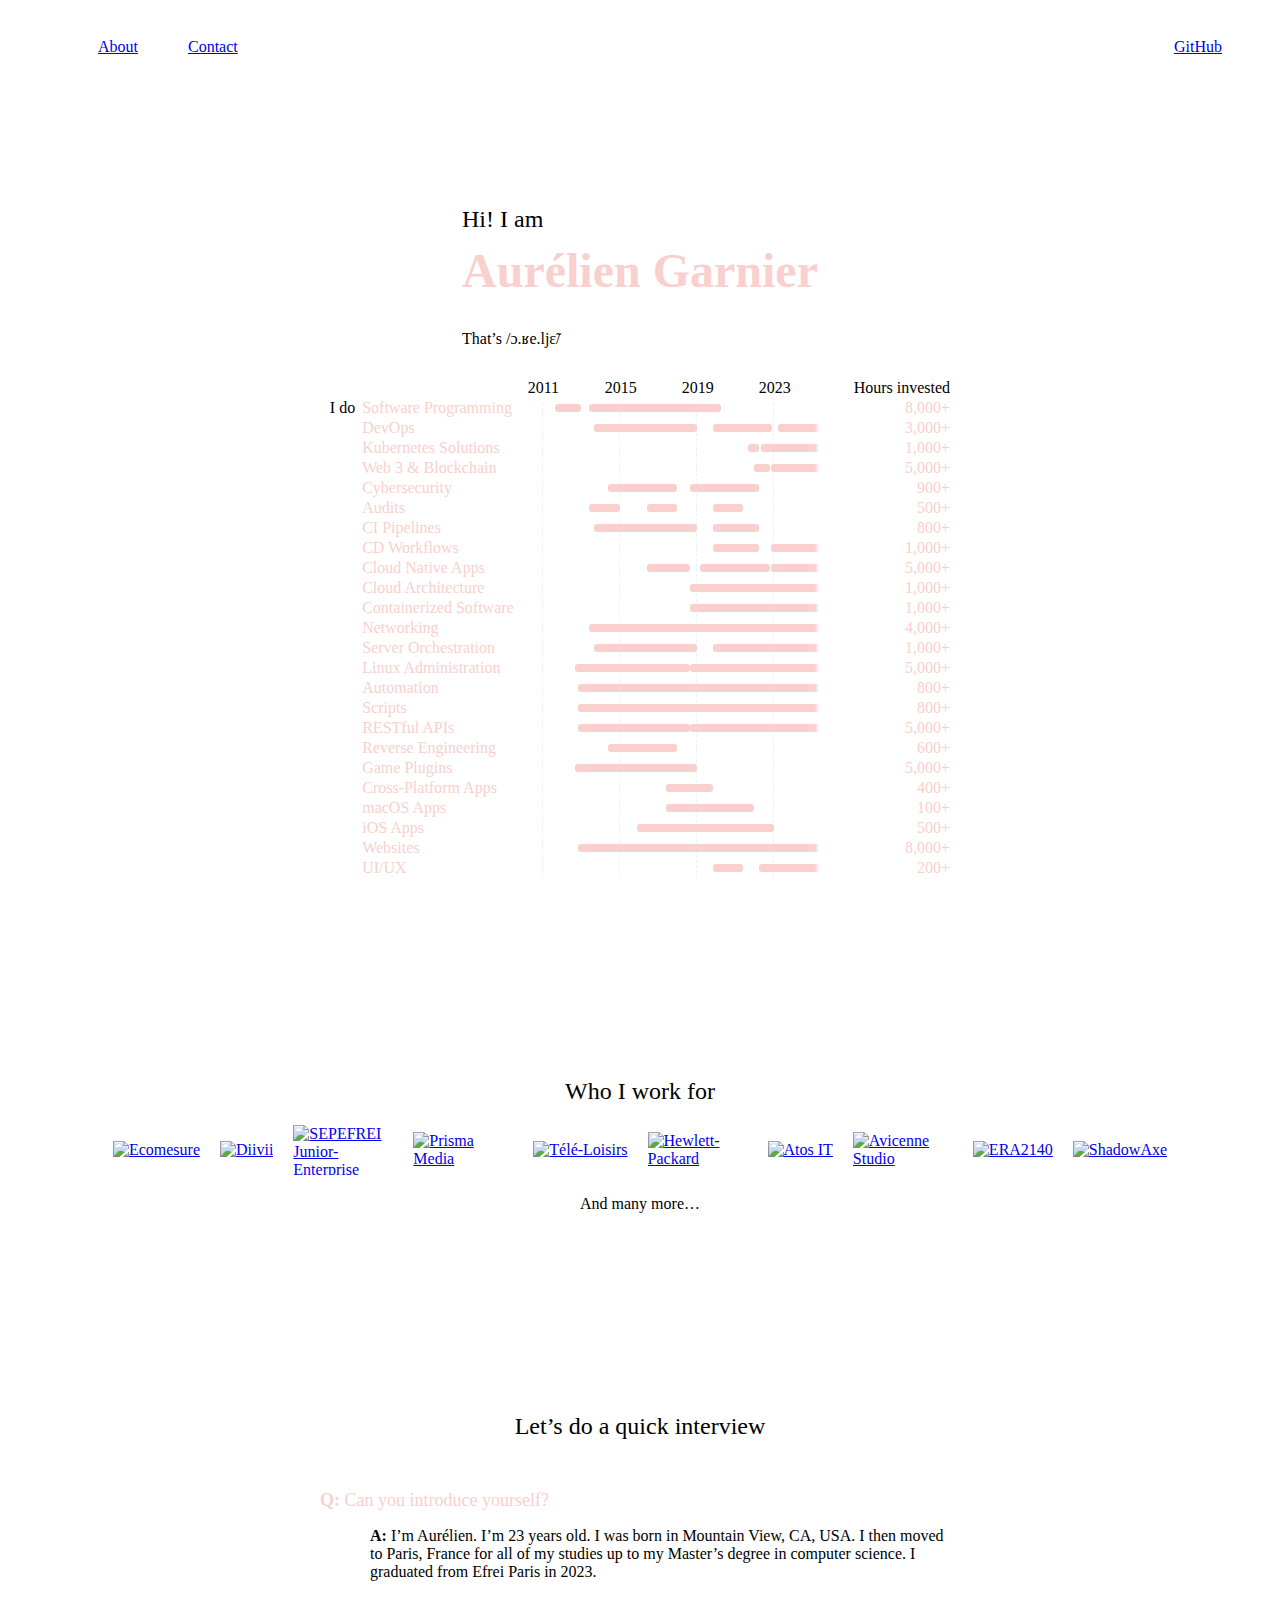
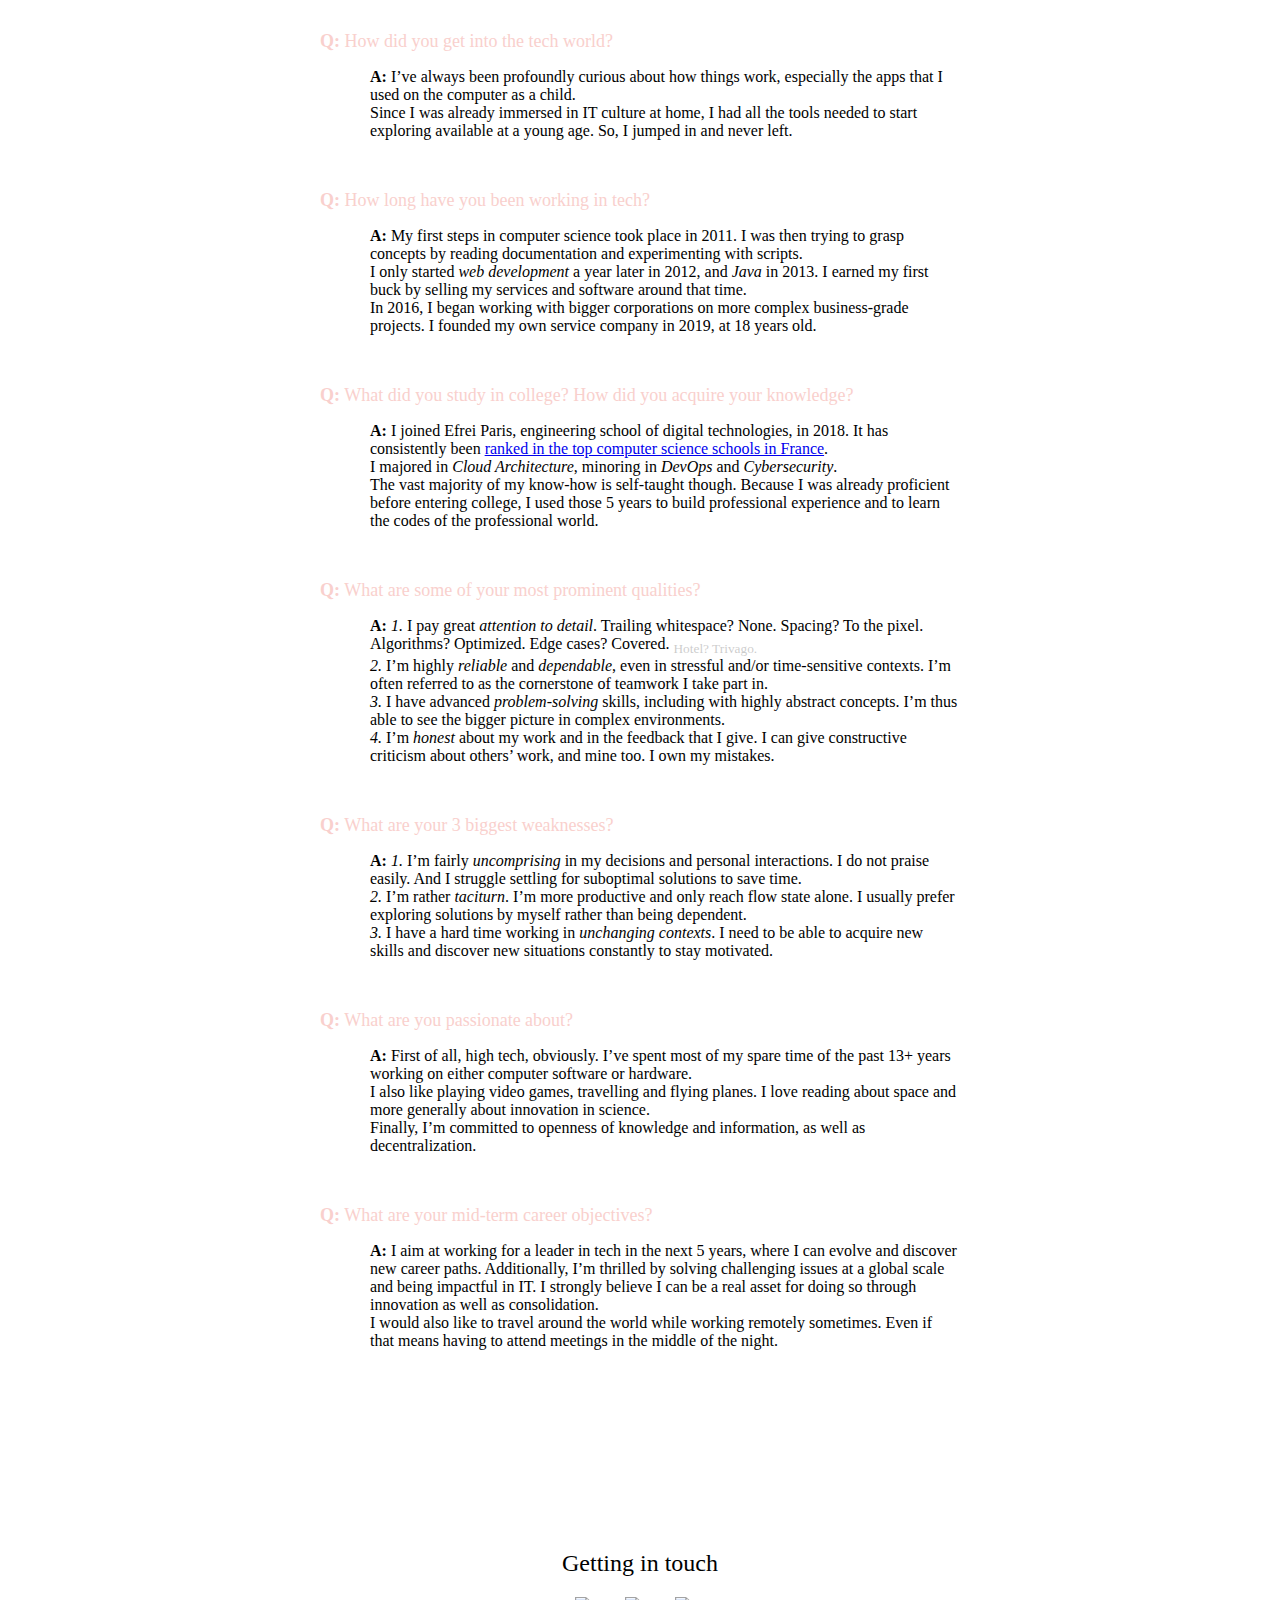
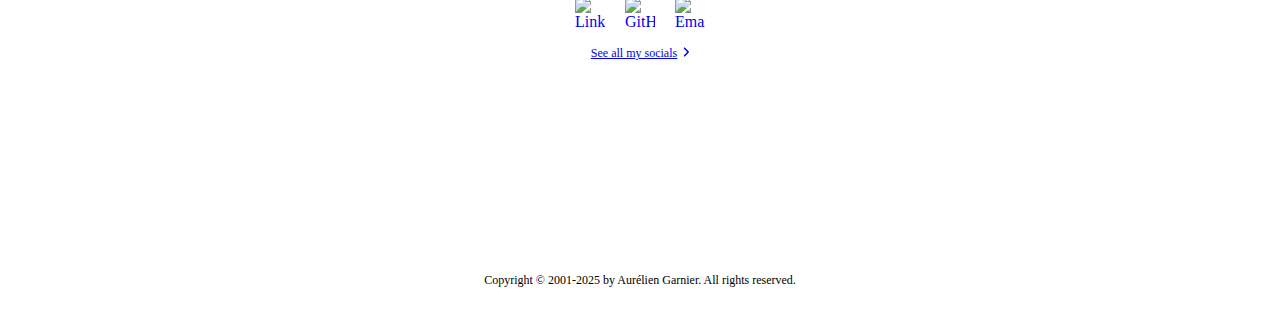
==== commit 8f575f60: "Updates" ====
--- a/index.html
+++ b/index.html
@@ -1,4 +1,4 @@
-<!DOCTYPE html><html lang="en"><head><meta charSet="utf-8"/><meta name="viewport" content="width=device-width, initial-scale=1"/><link rel="preload" href="/_next/static/media/a34f9d1faa5f3315-s.p.woff2" as="font" crossorigin="" type="font/woff2"/><link rel="preload" as="image" href="/images/socials/GitHub.svg"/><link rel="preload" as="image" href="/images/clients/Ecomesure.png"/><link rel="preload" as="image" href="/images/clients/Diivii.png"/><link rel="preload" as="image" href="/images/clients/SEPEFREI.png"/><link rel="preload" as="image" href="/images/clients/PrismaMedia.png"/><link rel="preload" as="image" href="/images/clients/TeleLoisirs.png"/><link rel="preload" as="image" href="/images/clients/HewlettPackard.png"/><link rel="preload" as="image" href="/images/clients/Atos.png"/><link rel="preload" as="image" href="/images/clients/Avicenne.png"/><link rel="preload" as="image" href="/images/clients/ERA2140.png"/><link rel="stylesheet" href="/_next/static/css/cc8df29839988b34.css" crossorigin="" data-precedence="next"/><link rel="stylesheet" href="/_next/static/css/8a263475a4ad7ec3.css" crossorigin="" data-precedence="next"/><link rel="preload" as="script" fetchPriority="low" href="/_next/static/chunks/webpack-6b38a656318d0526.js" crossorigin=""/><script src="/_next/static/chunks/fd9d1056-c52692e3d76eeee6.js" async="" crossorigin=""></script><script src="/_next/static/chunks/69-5b6dcda54c21c57b.js" async="" crossorigin=""></script><script src="/_next/static/chunks/main-app-fa7fb0854d6628bf.js" async="" crossorigin=""></script><script src="/_next/static/chunks/901-29b7e87119840d8f.js" async=""></script><script src="/_next/static/chunks/app/page-2590fa6f909b4d3a.js" async=""></script><link rel="preload" as="image" href="/images/clients/ShadowAxe.png"/><link rel="preload" as="image" href="/images/socials/LinkedIn.svg"/><link rel="preload" as="image" href="/images/socials/Email.svg"/><title>Aurélien Garnier</title><meta name="next-size-adjust"/><script src="/_next/static/chunks/polyfills-c67a75d1b6f99dc8.js" crossorigin="" noModule=""></script></head><body class="__className_375d66"><div class="background_background__RQVZZ"></div><div class="page_fold__G8T4Z"><header class="header_header__w2BOs"><nav><ul class="header_links__a0z2t"><li><a class="header_active__PzFV3" href="/">About</a></li><li><a href="/contact">Contact</a></li><li><a target="_blank" rel="nofollow external noreferrer noopener" href="https://github.com/au2001/website"><img src="/images/socials/GitHub.svg" alt="" class="header_logo__9b1Md"/>GitHub</a></li></ul></nav></header><div class="title_heading__mcCwe title_center__eyYyD"><h1 class="title_pretitle__n72MK">Hi! I am</h1><h1 class="title_title__llusv">Aurélien Garnier</h1><h2 class="title_subtitle__6FQ6u">That’s /ɔ.ʁe.ljɛ̃/</h2></div><table class="timeline_timeline__y8hBW"><thead><tr><th></th><th></th><th></th><th class="timeline_legend___JmG6"><span>2011</span></th><th class="timeline_legend___JmG6"><span>2015</span></th><th class="timeline_legend___JmG6"><span>2019</span></th><th class="timeline_legend___JmG6"><span>2023</span></th><th></th><th>Hours invested</th></tr></thead><tbody><tr><td><h2>I do</h2></td><td><h3>Software Programming</h3></td><td class="timeline-row_spacing__ipZt5"></td><td colSpan="4" class="timeline-row_timelineDesktop___YNzX"><style>
+<!DOCTYPE html><html lang="en"><head><meta charSet="utf-8"/><meta name="viewport" content="width=device-width, initial-scale=1"/><link rel="preload" href="/_next/static/media/a34f9d1faa5f3315-s.p.woff2" as="font" crossorigin="" type="font/woff2"/><link rel="preload" as="image" href="/images/socials/GitHub.svg"/><link rel="preload" as="image" href="/images/clients/Ecomesure.png"/><link rel="preload" as="image" href="/images/clients/Diivii.png"/><link rel="preload" as="image" href="/images/clients/SEPEFREI.png"/><link rel="preload" as="image" href="/images/clients/PrismaMedia.png"/><link rel="preload" as="image" href="/images/clients/TeleLoisirs.png"/><link rel="preload" as="image" href="/images/clients/HewlettPackard.png"/><link rel="preload" as="image" href="/images/clients/Atos.png"/><link rel="preload" as="image" href="/images/clients/Avicenne.png"/><link rel="preload" as="image" href="/images/clients/ERA2140.png"/><link rel="stylesheet" href="/_next/static/css/cc8df29839988b34.css" crossorigin="" data-precedence="next"/><link rel="stylesheet" href="/_next/static/css/77a7a4152ab01f39.css" crossorigin="" data-precedence="next"/><link rel="preload" as="script" fetchPriority="low" href="/_next/static/chunks/webpack-323114c82b50813b.js" crossorigin=""/><script src="/_next/static/chunks/fd9d1056-c52692e3d76eeee6.js" async="" crossorigin=""></script><script src="/_next/static/chunks/69-5b6dcda54c21c57b.js" async="" crossorigin=""></script><script src="/_next/static/chunks/main-app-fa7fb0854d6628bf.js" async="" crossorigin=""></script><script src="/_next/static/chunks/901-29b7e87119840d8f.js" async=""></script><script src="/_next/static/chunks/app/page-3fe90f622d1851af.js" async=""></script><link rel="preload" as="image" href="/images/clients/ShadowAxe.png"/><link rel="preload" as="image" href="/images/socials/LinkedIn.svg"/><link rel="preload" as="image" href="/images/socials/Email.svg"/><title>Aurélien Garnier</title><meta name="next-size-adjust"/><script src="/_next/static/chunks/polyfills-c67a75d1b6f99dc8.js" crossorigin="" noModule=""></script></head><body class="__className_375d66"><div class="background_background__RQVZZ"></div><div class="page_fold__G8T4Z"><header class="header_header__w2BOs"><nav><ul class="header_links__a0z2t"><li><a class="header_active__PzFV3" href="/">About</a></li><li><a href="/contact">Contact</a></li><li><a target="_blank" rel="nofollow external noreferrer noopener" href="https://github.com/au2001/website"><img src="/images/socials/GitHub.svg" alt="" class="header_logo__9b1Md"/>GitHub</a></li></ul></nav></header><div class="title_heading__mcCwe title_center__eyYyD"><h1 class="title_pretitle__n72MK">Hi! I am</h1><h1 class="title_title__llusv">Aurélien Garnier</h1><h2 class="title_subtitle__6FQ6u">That’s /ɔ.ʁe.ljɛ̃/</h2></div><table class="timeline_timeline__y8hBW"><thead><tr><th></th><th></th><th></th><th class="timeline_legend___JmG6"><span>2011</span></th><th class="timeline_legend___JmG6"><span>2015</span></th><th class="timeline_legend___JmG6"><span>2019</span></th><th class="timeline_legend___JmG6"><span>2023</span></th><th></th><th>Hours invested</th></tr></thead><tbody><tr><td><h2>I do</h2></td><td><h3>Software Programming</h3></td><td class="timeline-row_spacing__ipZt5"></td><td colSpan="4" class="timeline-row_timelineDesktop___YNzX"><style>
               @keyframes timeline-appear-software-programming-1314835200000 {
                 0%              { right: 95.84117747732328%; }
                 4.158822522676707%  { right: 95.84117747732328%; }
@@ -30,16 +30,16 @@
               @keyframes timeline-appear-devops-1680307200000 {
                 0%              { right: 23.446859489988015%; }
                 76.55314051001199%  { right: 23.446859489988015%; }
-                88.24668906149967% { right: 11.753310938500327%; }
-                100%            { right: 11.753310938500327%; }
-              }
-            </style><div class="timeline-row_active___ZuPX" style="left:76.55314051001199%;right:11.753310938500327%;animation:timeline-appear-devops-1680307200000 1s linear forwards" title="Since Apr 1, 2023"></div><style>
+                88.2509714407791% { right: 11.749028559220909%; }
+                100%            { right: 11.749028559220909%; }
+              }
+            </style><div class="timeline-row_active___ZuPX" style="left:76.55314051001199%;right:11.749028559220909%;animation:timeline-appear-devops-1680307200000 1s linear forwards" title="Since Apr 1, 2023"></div><style>
             @keyframes timeline-appear-devops-active {
               0%                     { width: 0em; }
-              88.24668906149967% { width: 0em; }
-              100%                   { right: .25em; }
-            }
-          </style><div class="timeline-row_activeCap___0h3s" style="left:88.24668906149967%;width:4px;animation:timeline-appear-devops-active 1s linear forwards"></div></td><td colSpan="4" class="timeline-row_timelineMobile__IUOdq">–</td><td class="timeline-row_spacingMobile__p7MMg"></td><td><span title="3,565 hours (approx.)">3,000<!-- -->+<span class="timeline-row_hoursMobile__J5ANj"> hours</span></span></td></tr><tr><td></td><td><h3>Kubernetes Solutions</h3></td><td class="timeline-row_spacing__ipZt5"></td><td colSpan="4" class="timeline-row_timelineDesktop___YNzX"><style>
+              88.2509714407791% { width: 0em; }
+              100%                   { right: .25em; }
+            }
+          </style><div class="timeline-row_activeCap___0h3s" style="left:88.2509714407791%;width:4px;animation:timeline-appear-devops-active 1s linear forwards"></div></td><td colSpan="4" class="timeline-row_timelineMobile__IUOdq">–</td><td class="timeline-row_spacingMobile__p7MMg"></td><td><span title="3,565 hours (approx.)">3,000<!-- -->+<span class="timeline-row_hoursMobile__J5ANj"> hours</span></span></td></tr><tr><td></td><td><h3>Kubernetes Solutions</h3></td><td class="timeline-row_spacing__ipZt5"></td><td colSpan="4" class="timeline-row_timelineDesktop___YNzX"><style>
               @keyframes timeline-appear-kubernetes-solutions-1630454400000 {
                 0%              { right: 33.32192366934794%; }
                 66.67807633065206%  { right: 33.32192366934794%; }
@@ -50,16 +50,16 @@
               @keyframes timeline-appear-kubernetes-solutions-1651363200000 {
                 0%              { right: 29.180215642649323%; }
                 70.81978435735068%  { right: 29.180215642649323%; }
-                88.24668906149967% { right: 11.753310938500327%; }
-                100%            { right: 11.753310938500327%; }
-              }
-            </style><div class="timeline-row_active___ZuPX" style="left:70.81978435735068%;right:11.753310938500327%;animation:timeline-appear-kubernetes-solutions-1651363200000 1s linear forwards" title="Since May 1, 2022"></div><style>
+                88.2509714407791% { right: 11.749028559220909%; }
+                100%            { right: 11.749028559220909%; }
+              }
+            </style><div class="timeline-row_active___ZuPX" style="left:70.81978435735068%;right:11.749028559220909%;animation:timeline-appear-kubernetes-solutions-1651363200000 1s linear forwards" title="Since May 1, 2022"></div><style>
             @keyframes timeline-appear-kubernetes-solutions-active {
               0%                     { width: 0em; }
-              88.24668906149967% { width: 0em; }
-              100%                   { right: .25em; }
-            }
-          </style><div class="timeline-row_activeCap___0h3s" style="left:88.24668906149967%;width:4px;animation:timeline-appear-kubernetes-solutions-active 1s linear forwards"></div></td><td colSpan="4" class="timeline-row_timelineMobile__IUOdq">–</td><td class="timeline-row_spacingMobile__p7MMg"></td><td><span title="1,546 hours (approx.)">1,000<!-- -->+<span class="timeline-row_hoursMobile__J5ANj"> hours</span></span></td></tr><tr><td></td><td><h3>Web 3 &amp; Blockchain</h3></td><td class="timeline-row_spacing__ipZt5"></td><td colSpan="4" class="timeline-row_timelineDesktop___YNzX"><style>
+              88.2509714407791% { width: 0em; }
+              100%                   { right: .25em; }
+            }
+          </style><div class="timeline-row_activeCap___0h3s" style="left:88.2509714407791%;width:4px;animation:timeline-appear-kubernetes-solutions-active 1s linear forwards"></div></td><td colSpan="4" class="timeline-row_timelineMobile__IUOdq">–</td><td class="timeline-row_spacingMobile__p7MMg"></td><td><span title="1,546 hours (approx.)">1,000<!-- -->+<span class="timeline-row_hoursMobile__J5ANj"> hours</span></span></td></tr><tr><td></td><td><h3>Web 3 &amp; Blockchain</h3></td><td class="timeline-row_spacing__ipZt5"></td><td colSpan="4" class="timeline-row_timelineDesktop___YNzX"><style>
               @keyframes timeline-appear-web-3-blockchain-1640995200000 {
                 0%              { right: 31.233955160020532%; }
                 68.76604483997947%  { right: 31.233955160020532%; }
@@ -70,16 +70,16 @@
               @keyframes timeline-appear-web-3-blockchain-1667260800000 {
                 0%              { right: 26.031148382680126%; }
                 73.96885161731987%  { right: 26.031148382680126%; }
-                88.24668906149967% { right: 11.753310938500327%; }
-                100%            { right: 11.753310938500327%; }
-              }
-            </style><div class="timeline-row_active___ZuPX" style="left:73.96885161731987%;right:11.753310938500327%;animation:timeline-appear-web-3-blockchain-1667260800000 1s linear forwards" title="Since Nov 1, 2022"></div><style>
+                88.2509714407791% { right: 11.749028559220909%; }
+                100%            { right: 11.749028559220909%; }
+              }
+            </style><div class="timeline-row_active___ZuPX" style="left:73.96885161731987%;right:11.749028559220909%;animation:timeline-appear-web-3-blockchain-1667260800000 1s linear forwards" title="Since Nov 1, 2022"></div><style>
             @keyframes timeline-appear-web-3-blockchain-active {
               0%                     { width: 0em; }
-              88.24668906149967% { width: 0em; }
-              100%                   { right: .25em; }
-            }
-          </style><div class="timeline-row_activeCap___0h3s" style="left:88.24668906149967%;width:4px;animation:timeline-appear-web-3-blockchain-active 1s linear forwards"></div></td><td colSpan="4" class="timeline-row_timelineMobile__IUOdq">–</td><td class="timeline-row_spacingMobile__p7MMg"></td><td><span title="5,066 hours (approx.)">5,000<!-- -->+<span class="timeline-row_hoursMobile__J5ANj"> hours</span></span></td></tr><tr><td></td><td><h3>Cybersecurity</h3></td><td class="timeline-row_spacing__ipZt5"></td><td colSpan="4" class="timeline-row_timelineDesktop___YNzX"><style>
+              88.2509714407791% { width: 0em; }
+              100%                   { right: .25em; }
+            }
+          </style><div class="timeline-row_activeCap___0h3s" style="left:88.2509714407791%;width:4px;animation:timeline-appear-web-3-blockchain-active 1s linear forwards"></div></td><td colSpan="4" class="timeline-row_timelineMobile__IUOdq">–</td><td class="timeline-row_spacingMobile__p7MMg"></td><td><span title="5,068 hours (approx.)">5,000<!-- -->+<span class="timeline-row_hoursMobile__J5ANj"> hours</span></span></td></tr><tr><td></td><td><h3>Cybersecurity</h3></td><td class="timeline-row_spacing__ipZt5"></td><td colSpan="4" class="timeline-row_timelineDesktop___YNzX"><style>
               @keyframes timeline-appear-cybersecurity-1401580800000 {
                 0%              { right: 78.65822351531747%; }
                 21.341776484682526%  { right: 78.65822351531747%; }
@@ -139,16 +139,16 @@
               @keyframes timeline-appear-cd-workflows-1667260800000 {
                 0%              { right: 26.031148382680126%; }
                 73.96885161731987%  { right: 26.031148382680126%; }
-                88.24668906149967% { right: 11.753310938500327%; }
-                100%            { right: 11.753310938500327%; }
-              }
-            </style><div class="timeline-row_active___ZuPX" style="left:73.96885161731987%;right:11.753310938500327%;animation:timeline-appear-cd-workflows-1667260800000 1s linear forwards" title="Since Nov 1, 2022"></div><style>
+                88.2509714407791% { right: 11.749028559220909%; }
+                100%            { right: 11.749028559220909%; }
+              }
+            </style><div class="timeline-row_active___ZuPX" style="left:73.96885161731987%;right:11.749028559220909%;animation:timeline-appear-cd-workflows-1667260800000 1s linear forwards" title="Since Nov 1, 2022"></div><style>
             @keyframes timeline-appear-cd-workflows-active {
               0%                     { width: 0em; }
-              88.24668906149967% { width: 0em; }
-              100%                   { right: .25em; }
-            }
-          </style><div class="timeline-row_activeCap___0h3s" style="left:88.24668906149967%;width:4px;animation:timeline-appear-cd-workflows-active 1s linear forwards"></div></td><td colSpan="4" class="timeline-row_timelineMobile__IUOdq">–</td><td class="timeline-row_spacingMobile__p7MMg"></td><td><span title="1,048 hours (approx.)">1,000<!-- -->+<span class="timeline-row_hoursMobile__J5ANj"> hours</span></span></td></tr><tr><td></td><td><h3>Cloud Native Apps</h3></td><td class="timeline-row_spacing__ipZt5"></td><td colSpan="4" class="timeline-row_timelineDesktop___YNzX"><style>
+              88.2509714407791% { width: 0em; }
+              100%                   { right: .25em; }
+            }
+          </style><div class="timeline-row_activeCap___0h3s" style="left:88.2509714407791%;width:4px;animation:timeline-appear-cd-workflows-active 1s linear forwards"></div></td><td colSpan="4" class="timeline-row_timelineMobile__IUOdq">–</td><td class="timeline-row_spacingMobile__p7MMg"></td><td><span title="1,048 hours (approx.)">1,000<!-- -->+<span class="timeline-row_hoursMobile__J5ANj"> hours</span></span></td></tr><tr><td></td><td><h3>Cloud Native Apps</h3></td><td class="timeline-row_spacing__ipZt5"></td><td colSpan="4" class="timeline-row_timelineDesktop___YNzX"><style>
               @keyframes timeline-appear-cloud-native-apps-1464739200000 {
                 0%              { right: 66.14752695533117%; }
                 33.852473044668834%  { right: 66.14752695533117%; }
@@ -166,55 +166,55 @@
               @keyframes timeline-appear-cloud-native-apps-1667260800000 {
                 0%              { right: 26.031148382680126%; }
                 73.96885161731987%  { right: 26.031148382680126%; }
-                88.24668906149967% { right: 11.753310938500327%; }
-                100%            { right: 11.753310938500327%; }
-              }
-            </style><div class="timeline-row_active___ZuPX" style="left:73.96885161731987%;right:11.753310938500327%;animation:timeline-appear-cloud-native-apps-1667260800000 1s linear forwards" title="Since Nov 1, 2022"></div><style>
+                88.2509714407791% { right: 11.749028559220909%; }
+                100%            { right: 11.749028559220909%; }
+              }
+            </style><div class="timeline-row_active___ZuPX" style="left:73.96885161731987%;right:11.749028559220909%;animation:timeline-appear-cloud-native-apps-1667260800000 1s linear forwards" title="Since Nov 1, 2022"></div><style>
             @keyframes timeline-appear-cloud-native-apps-active {
               0%                     { width: 0em; }
-              88.24668906149967% { width: 0em; }
-              100%                   { right: .25em; }
-            }
-          </style><div class="timeline-row_activeCap___0h3s" style="left:88.24668906149967%;width:4px;animation:timeline-appear-cloud-native-apps-active 1s linear forwards"></div></td><td colSpan="4" class="timeline-row_timelineMobile__IUOdq">–</td><td class="timeline-row_spacingMobile__p7MMg"></td><td><span title="5,511 hours (approx.)">5,000<!-- -->+<span class="timeline-row_hoursMobile__J5ANj"> hours</span></span></td></tr><tr><td></td><td><h3>Cloud Architecture</h3></td><td class="timeline-row_spacing__ipZt5"></td><td colSpan="4" class="timeline-row_timelineDesktop___YNzX"><style>
+              88.2509714407791% { width: 0em; }
+              100%                   { right: .25em; }
+            }
+          </style><div class="timeline-row_activeCap___0h3s" style="left:88.2509714407791%;width:4px;animation:timeline-appear-cloud-native-apps-active 1s linear forwards"></div></td><td colSpan="4" class="timeline-row_timelineMobile__IUOdq">–</td><td class="timeline-row_spacingMobile__p7MMg"></td><td><span title="5,512 hours (approx.)">5,000<!-- -->+<span class="timeline-row_hoursMobile__J5ANj"> hours</span></span></td></tr><tr><td></td><td><h3>Cloud Architecture</h3></td><td class="timeline-row_spacing__ipZt5"></td><td colSpan="4" class="timeline-row_timelineDesktop___YNzX"><style>
               @keyframes timeline-appear-cloud-architecture-1535760000000 {
                 0%              { right: 52.07941126133835%; }
                 47.92058873866164%  { right: 52.07941126133835%; }
-                88.24668906149967% { right: 11.753310938500327%; }
-                100%            { right: 11.753310938500327%; }
-              }
-            </style><div class="timeline-row_active___ZuPX" style="left:47.92058873866164%;right:11.753310938500327%;animation:timeline-appear-cloud-architecture-1535760000000 1s linear forwards" title="Since Sep 1, 2018"></div><style>
+                88.2509714407791% { right: 11.749028559220909%; }
+                100%            { right: 11.749028559220909%; }
+              }
+            </style><div class="timeline-row_active___ZuPX" style="left:47.92058873866164%;right:11.749028559220909%;animation:timeline-appear-cloud-architecture-1535760000000 1s linear forwards" title="Since Sep 1, 2018"></div><style>
             @keyframes timeline-appear-cloud-architecture-active {
               0%                     { width: 0em; }
-              88.24668906149967% { width: 0em; }
-              100%                   { right: .25em; }
-            }
-          </style><div class="timeline-row_activeCap___0h3s" style="left:88.24668906149967%;width:4px;animation:timeline-appear-cloud-architecture-active 1s linear forwards"></div></td><td colSpan="4" class="timeline-row_timelineMobile__IUOdq">–</td><td class="timeline-row_spacingMobile__p7MMg"></td><td><span title="1,178 hours (approx.)">1,000<!-- -->+<span class="timeline-row_hoursMobile__J5ANj"> hours</span></span></td></tr><tr><td></td><td><h3>Containerized Software</h3></td><td class="timeline-row_spacing__ipZt5"></td><td colSpan="4" class="timeline-row_timelineDesktop___YNzX"><style>
+              88.2509714407791% { width: 0em; }
+              100%                   { right: .25em; }
+            }
+          </style><div class="timeline-row_activeCap___0h3s" style="left:88.2509714407791%;width:4px;animation:timeline-appear-cloud-architecture-active 1s linear forwards"></div></td><td colSpan="4" class="timeline-row_timelineMobile__IUOdq">–</td><td class="timeline-row_spacingMobile__p7MMg"></td><td><span title="1,178 hours (approx.)">1,000<!-- -->+<span class="timeline-row_hoursMobile__J5ANj"> hours</span></span></td></tr><tr><td></td><td><h3>Containerized Software</h3></td><td class="timeline-row_spacing__ipZt5"></td><td colSpan="4" class="timeline-row_timelineDesktop___YNzX"><style>
               @keyframes timeline-appear-containerized-software-1535760000000 {
                 0%              { right: 52.07941126133835%; }
                 47.92058873866164%  { right: 52.07941126133835%; }
-                88.24668906149967% { right: 11.753310938500327%; }
-                100%            { right: 11.753310938500327%; }
-              }
-            </style><div class="timeline-row_active___ZuPX" style="left:47.92058873866164%;right:11.753310938500327%;animation:timeline-appear-containerized-software-1535760000000 1s linear forwards" title="Since Sep 1, 2018"></div><style>
+                88.2509714407791% { right: 11.749028559220909%; }
+                100%            { right: 11.749028559220909%; }
+              }
+            </style><div class="timeline-row_active___ZuPX" style="left:47.92058873866164%;right:11.749028559220909%;animation:timeline-appear-containerized-software-1535760000000 1s linear forwards" title="Since Sep 1, 2018"></div><style>
             @keyframes timeline-appear-containerized-software-active {
               0%                     { width: 0em; }
-              88.24668906149967% { width: 0em; }
-              100%                   { right: .25em; }
-            }
-          </style><div class="timeline-row_activeCap___0h3s" style="left:88.24668906149967%;width:4px;animation:timeline-appear-containerized-software-active 1s linear forwards"></div></td><td colSpan="4" class="timeline-row_timelineMobile__IUOdq">–</td><td class="timeline-row_spacingMobile__p7MMg"></td><td><span title="1,885 hours (approx.)">1,000<!-- -->+<span class="timeline-row_hoursMobile__J5ANj"> hours</span></span></td></tr><tr><td></td><td><h3>Networking</h3></td><td class="timeline-row_spacing__ipZt5"></td><td colSpan="4" class="timeline-row_timelineDesktop___YNzX"><style>
+              88.2509714407791% { width: 0em; }
+              100%                   { right: .25em; }
+            }
+          </style><div class="timeline-row_activeCap___0h3s" style="left:88.2509714407791%;width:4px;animation:timeline-appear-containerized-software-active 1s linear forwards"></div></td><td colSpan="4" class="timeline-row_timelineMobile__IUOdq">–</td><td class="timeline-row_spacingMobile__p7MMg"></td><td><span title="1,885 hours (approx.)">1,000<!-- -->+<span class="timeline-row_hoursMobile__J5ANj"> hours</span></span></td></tr><tr><td></td><td><h3>Networking</h3></td><td class="timeline-row_spacing__ipZt5"></td><td colSpan="4" class="timeline-row_timelineDesktop___YNzX"><style>
               @keyframes timeline-appear-networking-1370044800000 {
                 0%              { right: 84.90501454732157%; }
                 15.094985452678419%  { right: 84.90501454732157%; }
-                88.24668906149967% { right: 11.753310938500327%; }
-                100%            { right: 11.753310938500327%; }
-              }
-            </style><div class="timeline-row_active___ZuPX" style="left:15.094985452678419%;right:11.753310938500327%;animation:timeline-appear-networking-1370044800000 1s linear forwards" title="Since Jun 1, 2013"></div><style>
+                88.2509714407791% { right: 11.749028559220909%; }
+                100%            { right: 11.749028559220909%; }
+              }
+            </style><div class="timeline-row_active___ZuPX" style="left:15.094985452678419%;right:11.749028559220909%;animation:timeline-appear-networking-1370044800000 1s linear forwards" title="Since Jun 1, 2013"></div><style>
             @keyframes timeline-appear-networking-active {
               0%                     { width: 0em; }
-              88.24668906149967% { width: 0em; }
-              100%                   { right: .25em; }
-            }
-          </style><div class="timeline-row_activeCap___0h3s" style="left:88.24668906149967%;width:4px;animation:timeline-appear-networking-active 1s linear forwards"></div></td><td colSpan="4" class="timeline-row_timelineMobile__IUOdq">–</td><td class="timeline-row_spacingMobile__p7MMg"></td><td><span title="4,274 hours (approx.)">4,000<!-- -->+<span class="timeline-row_hoursMobile__J5ANj"> hours</span></span></td></tr><tr><td></td><td><h3>Server Orchestration</h3></td><td class="timeline-row_spacing__ipZt5"></td><td colSpan="4" class="timeline-row_timelineDesktop___YNzX"><style>
+              88.2509714407791% { width: 0em; }
+              100%                   { right: .25em; }
+            }
+          </style><div class="timeline-row_activeCap___0h3s" style="left:88.2509714407791%;width:4px;animation:timeline-appear-networking-active 1s linear forwards"></div></td><td colSpan="4" class="timeline-row_timelineMobile__IUOdq">–</td><td class="timeline-row_spacingMobile__p7MMg"></td><td><span title="4,275 hours (approx.)">4,000<!-- -->+<span class="timeline-row_hoursMobile__J5ANj"> hours</span></span></td></tr><tr><td></td><td><h3>Server Orchestration</h3></td><td class="timeline-row_spacing__ipZt5"></td><td colSpan="4" class="timeline-row_timelineDesktop___YNzX"><style>
               @keyframes timeline-appear-server-orchestration-1377993600000 {
                 0%              { right: 83.33048091733698%; }
                 16.669519082663015%  { right: 83.33048091733698%; }
@@ -225,16 +225,16 @@
               @keyframes timeline-appear-server-orchestration-1572566400000 {
                 0%              { right: 44.78863597467054%; }
                 55.21136402532946%  { right: 44.78863597467054%; }
-                88.24668906149967% { right: 11.753310938500327%; }
-                100%            { right: 11.753310938500327%; }
-              }
-            </style><div class="timeline-row_active___ZuPX" style="left:55.21136402532946%;right:11.753310938500327%;animation:timeline-appear-server-orchestration-1572566400000 1s linear forwards" title="Since Nov 1, 2019"></div><style>
+                88.2509714407791% { right: 11.749028559220909%; }
+                100%            { right: 11.749028559220909%; }
+              }
+            </style><div class="timeline-row_active___ZuPX" style="left:55.21136402532946%;right:11.749028559220909%;animation:timeline-appear-server-orchestration-1572566400000 1s linear forwards" title="Since Nov 1, 2019"></div><style>
             @keyframes timeline-appear-server-orchestration-active {
               0%                     { width: 0em; }
-              88.24668906149967% { width: 0em; }
-              100%                   { right: .25em; }
-            }
-          </style><div class="timeline-row_activeCap___0h3s" style="left:88.24668906149967%;width:4px;animation:timeline-appear-server-orchestration-active 1s linear forwards"></div></td><td colSpan="4" class="timeline-row_timelineMobile__IUOdq">–</td><td class="timeline-row_spacingMobile__p7MMg"></td><td><span title="1,355 hours (approx.)">1,000<!-- -->+<span class="timeline-row_hoursMobile__J5ANj"> hours</span></span></td></tr><tr><td></td><td><h3>Linux Administration</h3></td><td class="timeline-row_spacing__ipZt5"></td><td colSpan="4" class="timeline-row_timelineDesktop___YNzX"><style>
+              88.2509714407791% { width: 0em; }
+              100%                   { right: .25em; }
+            }
+          </style><div class="timeline-row_activeCap___0h3s" style="left:88.2509714407791%;width:4px;animation:timeline-appear-server-orchestration-active 1s linear forwards"></div></td><td colSpan="4" class="timeline-row_timelineMobile__IUOdq">–</td><td class="timeline-row_spacingMobile__p7MMg"></td><td><span title="1,355 hours (approx.)">1,000<!-- -->+<span class="timeline-row_hoursMobile__J5ANj"> hours</span></span></td></tr><tr><td></td><td><h3>Linux Administration</h3></td><td class="timeline-row_spacing__ipZt5"></td><td colSpan="4" class="timeline-row_timelineDesktop___YNzX"><style>
               @keyframes timeline-appear-linux-administration-1346457600000 {
                 0%              { right: 89.57727194934108%; }
                 10.422728050658908%  { right: 89.57727194934108%; }
@@ -245,42 +245,42 @@
               @keyframes timeline-appear-linux-administration-1535760000000 {
                 0%              { right: 52.07941126133835%; }
                 47.92058873866164%  { right: 52.07941126133835%; }
-                88.24668906149967% { right: 11.753310938500327%; }
-                100%            { right: 11.753310938500327%; }
-              }
-            </style><div class="timeline-row_active___ZuPX" style="left:47.92058873866164%;right:11.753310938500327%;animation:timeline-appear-linux-administration-1535760000000 1s linear forwards" title="Since Sep 1, 2018"></div><style>
+                88.2509714407791% { right: 11.749028559220909%; }
+                100%            { right: 11.749028559220909%; }
+              }
+            </style><div class="timeline-row_active___ZuPX" style="left:47.92058873866164%;right:11.749028559220909%;animation:timeline-appear-linux-administration-1535760000000 1s linear forwards" title="Since Sep 1, 2018"></div><style>
             @keyframes timeline-appear-linux-administration-active {
               0%                     { width: 0em; }
-              88.24668906149967% { width: 0em; }
-              100%                   { right: .25em; }
-            }
-          </style><div class="timeline-row_activeCap___0h3s" style="left:88.24668906149967%;width:4px;animation:timeline-appear-linux-administration-active 1s linear forwards"></div></td><td colSpan="4" class="timeline-row_timelineMobile__IUOdq">–</td><td class="timeline-row_spacingMobile__p7MMg"></td><td><span title="5,558 hours (approx.)">5,000<!-- -->+<span class="timeline-row_hoursMobile__J5ANj"> hours</span></span></td></tr><tr><td></td><td><h3>Automation</h3></td><td class="timeline-row_spacing__ipZt5"></td><td colSpan="4" class="timeline-row_timelineDesktop___YNzX"><style>
+              88.2509714407791% { width: 0em; }
+              100%                   { right: .25em; }
+            }
+          </style><div class="timeline-row_activeCap___0h3s" style="left:88.2509714407791%;width:4px;animation:timeline-appear-linux-administration-active 1s linear forwards"></div></td><td colSpan="4" class="timeline-row_timelineMobile__IUOdq">–</td><td class="timeline-row_spacingMobile__p7MMg"></td><td><span title="5,558 hours (approx.)">5,000<!-- -->+<span class="timeline-row_hoursMobile__J5ANj"> hours</span></span></td></tr><tr><td></td><td><h3>Automation</h3></td><td class="timeline-row_spacing__ipZt5"></td><td colSpan="4" class="timeline-row_timelineDesktop___YNzX"><style>
               @keyframes timeline-appear-automation-1351728000000 {
                 0%              { right: 88.53328769467738%; }
                 11.46671230532261%  { right: 88.53328769467738%; }
-                88.24668906149967% { right: 11.753310938500327%; }
-                100%            { right: 11.753310938500327%; }
-              }
-            </style><div class="timeline-row_active___ZuPX" style="left:11.46671230532261%;right:11.753310938500327%;animation:timeline-appear-automation-1351728000000 1s linear forwards" title="Since Nov 1, 2012"></div><style>
+                88.2509714407791% { right: 11.749028559220909%; }
+                100%            { right: 11.749028559220909%; }
+              }
+            </style><div class="timeline-row_active___ZuPX" style="left:11.46671230532261%;right:11.749028559220909%;animation:timeline-appear-automation-1351728000000 1s linear forwards" title="Since Nov 1, 2012"></div><style>
             @keyframes timeline-appear-automation-active {
               0%                     { width: 0em; }
-              88.24668906149967% { width: 0em; }
-              100%                   { right: .25em; }
-            }
-          </style><div class="timeline-row_activeCap___0h3s" style="left:88.24668906149967%;width:4px;animation:timeline-appear-automation-active 1s linear forwards"></div></td><td colSpan="4" class="timeline-row_timelineMobile__IUOdq">–</td><td class="timeline-row_spacingMobile__p7MMg"></td><td><span title="897 hours (approx.)">800<!-- -->+<span class="timeline-row_hoursMobile__J5ANj"> hours</span></span></td></tr><tr><td></td><td><h3>Scripts</h3></td><td class="timeline-row_spacing__ipZt5"></td><td colSpan="4" class="timeline-row_timelineDesktop___YNzX"><style>
+              88.2509714407791% { width: 0em; }
+              100%                   { right: .25em; }
+            }
+          </style><div class="timeline-row_activeCap___0h3s" style="left:88.2509714407791%;width:4px;animation:timeline-appear-automation-active 1s linear forwards"></div></td><td colSpan="4" class="timeline-row_timelineMobile__IUOdq">–</td><td class="timeline-row_spacingMobile__p7MMg"></td><td><span title="897 hours (approx.)">800<!-- -->+<span class="timeline-row_hoursMobile__J5ANj"> hours</span></span></td></tr><tr><td></td><td><h3>Scripts</h3></td><td class="timeline-row_spacing__ipZt5"></td><td colSpan="4" class="timeline-row_timelineDesktop___YNzX"><style>
               @keyframes timeline-appear-scripts-1351728000000 {
                 0%              { right: 88.53328769467738%; }
                 11.46671230532261%  { right: 88.53328769467738%; }
-                88.24668906149967% { right: 11.753310938500327%; }
-                100%            { right: 11.753310938500327%; }
-              }
-            </style><div class="timeline-row_active___ZuPX" style="left:11.46671230532261%;right:11.753310938500327%;animation:timeline-appear-scripts-1351728000000 1s linear forwards" title="Since Nov 1, 2012"></div><style>
+                88.2509714407791% { right: 11.749028559220909%; }
+                100%            { right: 11.749028559220909%; }
+              }
+            </style><div class="timeline-row_active___ZuPX" style="left:11.46671230532261%;right:11.749028559220909%;animation:timeline-appear-scripts-1351728000000 1s linear forwards" title="Since Nov 1, 2012"></div><style>
             @keyframes timeline-appear-scripts-active {
               0%                     { width: 0em; }
-              88.24668906149967% { width: 0em; }
-              100%                   { right: .25em; }
-            }
-          </style><div class="timeline-row_activeCap___0h3s" style="left:88.24668906149967%;width:4px;animation:timeline-appear-scripts-active 1s linear forwards"></div></td><td colSpan="4" class="timeline-row_timelineMobile__IUOdq">–</td><td class="timeline-row_spacingMobile__p7MMg"></td><td><span title="897 hours (approx.)">800<!-- -->+<span class="timeline-row_hoursMobile__J5ANj"> hours</span></span></td></tr><tr><td></td><td><h3>RESTful APIs</h3></td><td class="timeline-row_spacing__ipZt5"></td><td colSpan="4" class="timeline-row_timelineDesktop___YNzX"><style>
+              88.2509714407791% { width: 0em; }
+              100%                   { right: .25em; }
+            }
+          </style><div class="timeline-row_activeCap___0h3s" style="left:88.2509714407791%;width:4px;animation:timeline-appear-scripts-active 1s linear forwards"></div></td><td colSpan="4" class="timeline-row_timelineMobile__IUOdq">–</td><td class="timeline-row_spacingMobile__p7MMg"></td><td><span title="897 hours (approx.)">800<!-- -->+<span class="timeline-row_hoursMobile__J5ANj"> hours</span></span></td></tr><tr><td></td><td><h3>RESTful APIs</h3></td><td class="timeline-row_spacing__ipZt5"></td><td colSpan="4" class="timeline-row_timelineDesktop___YNzX"><style>
               @keyframes timeline-appear-restful-apis-1351728000000 {
                 0%              { right: 88.53328769467738%; }
                 11.46671230532261%  { right: 88.53328769467738%; }
@@ -291,16 +291,16 @@
               @keyframes timeline-appear-restful-apis-1535760000000 {
                 0%              { right: 52.07941126133835%; }
                 47.92058873866164%  { right: 52.07941126133835%; }
-                88.24668906149967% { right: 11.753310938500327%; }
-                100%            { right: 11.753310938500327%; }
-              }
-            </style><div class="timeline-row_active___ZuPX" style="left:47.92058873866164%;right:11.753310938500327%;animation:timeline-appear-restful-apis-1535760000000 1s linear forwards" title="Since Sep 1, 2018"></div><style>
+                88.2509714407791% { right: 11.749028559220909%; }
+                100%            { right: 11.749028559220909%; }
+              }
+            </style><div class="timeline-row_active___ZuPX" style="left:47.92058873866164%;right:11.749028559220909%;animation:timeline-appear-restful-apis-1535760000000 1s linear forwards" title="Since Sep 1, 2018"></div><style>
             @keyframes timeline-appear-restful-apis-active {
               0%                     { width: 0em; }
-              88.24668906149967% { width: 0em; }
-              100%                   { right: .25em; }
-            }
-          </style><div class="timeline-row_activeCap___0h3s" style="left:88.24668906149967%;width:4px;animation:timeline-appear-restful-apis-active 1s linear forwards"></div></td><td colSpan="4" class="timeline-row_timelineMobile__IUOdq">–</td><td class="timeline-row_spacingMobile__p7MMg"></td><td><span title="5,777 hours (approx.)">5,000<!-- -->+<span class="timeline-row_hoursMobile__J5ANj"> hours</span></span></td></tr><tr><td></td><td><h3>Reverse Engineering</h3></td><td class="timeline-row_spacing__ipZt5"></td><td colSpan="4" class="timeline-row_timelineDesktop___YNzX"><style>
+              88.2509714407791% { width: 0em; }
+              100%                   { right: .25em; }
+            }
+          </style><div class="timeline-row_activeCap___0h3s" style="left:88.2509714407791%;width:4px;animation:timeline-appear-restful-apis-active 1s linear forwards"></div></td><td colSpan="4" class="timeline-row_timelineMobile__IUOdq">–</td><td class="timeline-row_spacingMobile__p7MMg"></td><td><span title="5,778 hours (approx.)">5,000<!-- -->+<span class="timeline-row_hoursMobile__J5ANj"> hours</span></span></td></tr><tr><td></td><td><h3>Reverse Engineering</h3></td><td class="timeline-row_spacing__ipZt5"></td><td colSpan="4" class="timeline-row_timelineDesktop___YNzX"><style>
               @keyframes timeline-appear-reverse-engineering-1401580800000 {
                 0%              { right: 78.65822351531747%; }
                 21.341776484682526%  { right: 78.65822351531747%; }
@@ -339,16 +339,16 @@
               @keyframes timeline-appear-websites-1351728000000 {
                 0%              { right: 88.53328769467738%; }
                 11.46671230532261%  { right: 88.53328769467738%; }
-                88.24668906149967% { right: 11.753310938500327%; }
-                100%            { right: 11.753310938500327%; }
-              }
-            </style><div class="timeline-row_active___ZuPX" style="left:11.46671230532261%;right:11.753310938500327%;animation:timeline-appear-websites-1351728000000 1s linear forwards" title="Since Nov 1, 2012"></div><style>
+                88.2509714407791% { right: 11.749028559220909%; }
+                100%            { right: 11.749028559220909%; }
+              }
+            </style><div class="timeline-row_active___ZuPX" style="left:11.46671230532261%;right:11.749028559220909%;animation:timeline-appear-websites-1351728000000 1s linear forwards" title="Since Nov 1, 2012"></div><style>
             @keyframes timeline-appear-websites-active {
               0%                     { width: 0em; }
-              88.24668906149967% { width: 0em; }
-              100%                   { right: .25em; }
-            }
-          </style><div class="timeline-row_activeCap___0h3s" style="left:88.24668906149967%;width:4px;animation:timeline-appear-websites-active 1s linear forwards"></div></td><td colSpan="4" class="timeline-row_timelineMobile__IUOdq">–</td><td class="timeline-row_spacingMobile__p7MMg"></td><td><span title="8,973 hours (approx.)">8,000<!-- -->+<span class="timeline-row_hoursMobile__J5ANj"> hours</span></span></td></tr><tr><td></td><td><h3>UI/UX</h3></td><td class="timeline-row_spacing__ipZt5"></td><td colSpan="4" class="timeline-row_timelineDesktop___YNzX"><style>
+              88.2509714407791% { width: 0em; }
+              100%                   { right: .25em; }
+            }
+          </style><div class="timeline-row_activeCap___0h3s" style="left:88.2509714407791%;width:4px;animation:timeline-appear-websites-active 1s linear forwards"></div></td><td colSpan="4" class="timeline-row_timelineMobile__IUOdq">–</td><td class="timeline-row_spacingMobile__p7MMg"></td><td><span title="8,973 hours (approx.)">8,000<!-- -->+<span class="timeline-row_hoursMobile__J5ANj"> hours</span></span></td></tr><tr><td></td><td><h3>UI/UX</h3></td><td class="timeline-row_spacing__ipZt5"></td><td colSpan="4" class="timeline-row_timelineDesktop___YNzX"><style>
               @keyframes timeline-appear-ui-ux-1572566400000 {
                 0%              { right: 44.78863597467054%; }
                 55.21136402532946%  { right: 44.78863597467054%; }
@@ -359,13 +359,13 @@
               @keyframes timeline-appear-ui-ux-1648771200000 {
                 0%              { right: 29.693650521992133%; }
                 70.30634947800787%  { right: 29.693650521992133%; }
-                88.24668906149967% { right: 11.753310938500327%; }
-                100%            { right: 11.753310938500327%; }
-              }
-            </style><div class="timeline-row_active___ZuPX" style="left:70.30634947800787%;right:11.753310938500327%;animation:timeline-appear-ui-ux-1648771200000 1s linear forwards" title="Since Apr 1, 2022"></div><style>
+                88.2509714407791% { right: 11.749028559220909%; }
+                100%            { right: 11.749028559220909%; }
+              }
+            </style><div class="timeline-row_active___ZuPX" style="left:70.30634947800787%;right:11.749028559220909%;animation:timeline-appear-ui-ux-1648771200000 1s linear forwards" title="Since Apr 1, 2022"></div><style>
             @keyframes timeline-appear-ui-ux-active {
               0%                     { width: 0em; }
-              88.24668906149967% { width: 0em; }
-              100%                   { right: .25em; }
-            }
-          </style><div class="timeline-row_activeCap___0h3s" style="left:88.24668906149967%;width:4px;animation:timeline-appear-ui-ux-active 1s linear forwards"></div></td><td colSpan="4" class="timeline-row_timelineMobile__IUOdq">–</td><td class="timeline-row_spacingMobile__p7MMg"></td><td><span title="220 hours (approx.)">200<!-- -->+<span class="timeline-row_hoursMobile__J5ANj"> hours</span></span></td></tr></tbody></table><div class="page_spacer__Ir9Ky"></div></div><h1 class="clients_heading__iXJHD">Who I work for</h1><ul class="clients_clients__zt2Iw"><li><a target="_blank" rel="nofollow external noreferrer noopener" href="https://ecomesure.com/en"><img src="/images/clients/Ecomesure.png" alt="Ecomesure" title="Ecomesure"/></a></li><li><a target="_blank" rel="nofollow external noreferrer noopener" href="https://diivii.com"><img src="/images/clients/Diivii.png" alt="Diivii" title="Diivii"/></a></li><li><a target="_blank" rel="nofollow external noreferrer noopener" href="https://sepefrei.fr"><img src="/images/clients/SEPEFREI.png" alt="SEPEFREI Junior-Enterprise" title="SEPEFREI Junior-Enterprise"/></a></li><li><a target="_blank" rel="nofollow external noreferrer noopener" href="https://www.prismamedia.com"><img src="/images/clients/PrismaMedia.png" alt="Prisma Media" title="Prisma Media"/></a></li><li><a target="_blank" rel="nofollow external noreferrer noopener" href="https://www.programme-tv.net"><img src="/images/clients/TeleLoisirs.png" alt="Télé-Loisirs" title="Télé-Loisirs"/></a></li><li><a target="_blank" rel="nofollow external noreferrer noopener" href="https://www.hp.com/us-en/home.html"><img src="/images/clients/HewlettPackard.png" alt="Hewlett-Packard" title="Hewlett-Packard"/></a></li><li><a target="_blank" rel="nofollow external noreferrer noopener" href="https://atos.net/en/"><img src="/images/clients/Atos.png" alt="Atos IT" title="Atos IT"/></a></li><li><a target="_blank" rel="nofollow external noreferrer noopener" href="https://www.avicenne.studio"><img src="/images/clients/Avicenne.png" alt="Avicenne Studio" title="Avicenne Studio"/></a></li><li><a target="_blank" rel="nofollow external noreferrer noopener" href="https://www.era2140.com"><img src="/images/clients/ERA2140.png" alt="ERA2140" title="ERA2140"/></a></li><li><a target="_blank" rel="nofollow external noreferrer noopener" href="https://shadowaxe.fr"><img src="/images/clients/ShadowAxe.png" alt="ShadowAxe" title="ShadowAxe"/></a></li></ul><p class="clients_note__Z1CLz">And many more…</p><div class="page_spacer__Ir9Ky"></div><h1 class="interview_heading__VaUBg">Let’s do a quick interview</h1><ul class="interview_interview__lyj4f"><li><h2><b>Q:</b> <!-- -->Can you introduce yourself?</h2><p><b>A:</b> 			I’m Aurélien. I’m 23 years old. I was born in Mountain View, CA, USA. I then moved to Paris, France for all of my studies up to my Master’s degree in computer science. I graduated from Efrei Paris in 2023.		</p></li><li><h2><b>Q:</b> <!-- -->How did you get into the tech world?</h2><p><b>A:</b> 			I’ve always been profoundly curious about how things work, especially the apps that I used on the computer as a child.<br/>			Since I was already immersed in IT culture at home, I had all the tools needed to start exploring available at a young age. So, I jumped in and never left.		</p></li><li><h2><b>Q:</b> <!-- -->How long have you been working in tech?</h2><p><b>A:</b> 			My first steps in computer science took place in 2011. I was then trying to grasp concepts by reading documentation and experimenting with scripts.<br/>			I only started <i>web development</i> a year later in 2012, and <i>Java</i> in 2013. I earned my first buck by selling my services and software around that time.<br/>			In 2016, I began working with bigger corporations on more complex business-grade projects. I founded my own service company in 2019, at 18 years old.		</p></li><li><h2><b>Q:</b> <!-- -->What did you study in college? How did you acquire your knowledge?</h2><p><b>A:</b> 			I joined Efrei Paris, engineering school of digital technologies, in 2018. It has consistently been <a href="https://eng.efrei.fr/the-school/rankings/" target="_blank" rel="nofollow external noreferrer noopener">ranked in the top computer science schools in France</a>.<br/>			I majored in <i>Cloud Architecture</i>, minoring in <i>DevOps</i> and <i>Cybersecurity</i>.<br/>			The vast majority of my know-how is self-taught though. Because I was already proficient before entering college, I used those 5 years to build professional experience and to learn the codes of the professional world.		</p></li><li><h2><b>Q:</b> <!-- -->What are some of your most prominent qualities?</h2><p><b>A:</b> 			<i>1.</i> I pay great <i>attention to detail</i>. Trailing whitespace? None. Spacing? To the pixel. Algorithms? Optimized. Edge cases? Covered. <sub>Hotel? Trivago.</sub><br/>			<i>2.</i> I’m highly <i>reliable</i> and <i>dependable</i>, even in stressful and/or time-sensitive contexts. I’m often referred to as the cornerstone of teamwork I take part in.<br/>			<i>3.</i> I have advanced <i>problem-solving</i> skills, including with highly abstract concepts. I’m thus able to see the bigger picture in complex environments.<br/>			<i>4.</i> I’m <i>honest</i> about my work and in the feedback that I give. I can give constructive criticism about others’ work, and mine too. I own my mistakes.		</p></li><li><h2><b>Q:</b> <!-- -->What are your 3 biggest weaknesses?</h2><p><b>A:</b> 			<i>1.</i> I’m fairly <i>uncomprising</i> in my decisions and personal interactions. I do not praise easily. And I struggle settling for suboptimal solutions to save time.<br/>			<i>2.</i> I’m rather <i>taciturn</i>. I’m more productive and only reach flow state alone. I usually prefer exploring solutions by myself rather than being dependent.<br/>			<i>3.</i> I have a hard time working in <i>unchanging contexts</i>. I need to be able to acquire new skills and discover new situations constantly to stay motivated.		</p></li><li><h2><b>Q:</b> <!-- -->What are you passionate about?</h2><p><b>A:</b> 			First of all, high tech, obviously. I’ve spent most of my spare time of the past 13+ years working on either computer software or hardware.<br/>			I also like playing video games, travelling and flying planes. I love reading about space and more generally about innovation in science.<br/>			Finally, I’m committed to openness of knowledge and information, as well as decentralization.		</p></li><li><h2><b>Q:</b> <!-- -->What are your mid-term career objectives?</h2><p><b>A:</b> 			I aim at working for a leader in tech in the next 5 years, where I can evolve and discover new career paths. Additionally, I’m thrilled by solving challenging issues at a global scale and being impactful in IT. I strongly believe I can be a real asset for doing so through innovation as well as consolidation.<br/>			I would also like to travel around the world while working remotely sometimes. Even if that means having to attend meetings in the middle of the night.		</p></li></ul><div class="page_spacer__Ir9Ky"></div><h1 class="contact-footer_heading__svTPv">Getting in touch</h1><ul class="contact-footer_socials__F_lGO"><li><a target="_blank" rel="nofollow external noreferrer noopener" href="https://linkedin.com/in/aurelien-garnier/"><img src="/images/socials/LinkedIn.svg" alt="LinkedIn" title="LinkedIn: in/aurelien-garnier"/></a></li><li><a target="_blank" rel="nofollow external noreferrer noopener" href="https://github.com/au2001"><img src="/images/socials/GitHub.svg" alt="GitHub" title="GitHub: @au2001"/></a></li><li><a target="_blank" rel="nofollow external noreferrer noopener" href="mailto:contact@garnier.dev"><img src="/images/socials/Email.svg" alt="Email" title="Email: contact@garnier.dev"/></a></li></ul><p class="contact-footer_link__Q8eOd"><a href="/contact">See all my socials<svg xmlns="http://www.w3.org/2000/svg" fill="currentColor" viewBox="0 0 256 512" class="contact-footer_icon__3_M9r"><path d="M64 448c-8.188 0-16.38-3.125-22.62-9.375-12.5-12.5-12.5-32.75 0-45.25L178.8 256 41.38 118.6c-12.5-12.5-12.5-32.75 0-45.25s32.75-12.5 45.25 0l160 160c12.5 12.5 12.5 32.75 0 45.25l-160 160C80.38 444.9 72.19 448 64 448z"></path></svg></a></p><div class="page_spacer__Ir9Ky"></div><footer class="footer_footer__mQF6i"><p>Copyright © 2001-<!-- -->2025<!-- --> by Aurélien Garnier. All rights reserved.</p></footer><script src="/_next/static/chunks/webpack-6b38a656318d0526.js" crossorigin="" async=""></script><script>(self.__next_f=self.__next_f||[]).push([0]);self.__next_f.push([2,null])</script><script>self.__next_f.push([1,"1:HL[\"/_next/static/media/a34f9d1faa5f3315-s.p.woff2\",\"font\",{\"crossOrigin\":\"\",\"type\":\"font/woff2\"}]\n2:HL[\"/_next/static/css/cc8df29839988b34.css\",\"style\",{\"crossOrigin\":\"\"}]\n0:\"$L3\"\n"])</script><script>self.__next_f.push([1,"4:HL[\"/_next/static/css/8a263475a4ad7ec3.css\",\"style\",{\"crossOrigin\":\"\"}]\n"])</script><script>self.__next_f.push([1,"5:I[7690,[],\"\"]\n7:I[3051,[\"901\",\"static/chunks/901-29b7e87119840d8f.js\",\"931\",\"static/chunks/app/page-2590fa6f909b4d3a.js\"],\"\"]\n8:I[5250,[\"901\",\"static/chunks/901-29b7e87119840d8f.js\",\"931\",\"static/chunks/app/page-2590fa6f909b4d3a.js\"],\"\"]\n9:I[5613,[],\"\"]\na:I[1778,[],\"\"]\nc:I[8955,[],\"\"]\nd:[]\n"])</script><script>self.__next_f.push([1,"3:[[[\"$\",\"link\",\"0\",{\"rel\":\"stylesheet\",\"href\":\"/_next/static/css/cc8df29839988b34.css\",\"precedence\":\"next\",\"crossOrigin\":\"\"}]],[\"$\",\"$L5\",null,{\"buildId\":\"U4hKtcu6txIBA5sgFnIo7\",\"assetPrefix\":\"\",\"initialCanonicalUrl\":\"/\",\"initialTree\":[\"\",{\"children\":[\"__PAGE__\",{}]},\"$undefined\",\"$undefined\",true],\"initialSeedData\":[\"\",{\"children\":[\"__PAGE__\",{},[\"$L6\",[[\"$\",\"div\",null,{\"className\":\"background_background__RQVZZ\"}],[\"$\",\"div\",null,{\"className\":\"page_fold__G8T4Z\",\"children\":[[\"$\",\"$L7\",null,{}],[\"$\",\"div\",null,{\"className\":\"title_heading__mcCwe title_center__eyYyD\",\"children\":[[\"$\",\"h1\",null,{\"className\":\"title_pretitle__n72MK\",\"children\":\"Hi! I am\"}],[\"$\",\"h1\",null,{\"className\":\"title_title__llusv\",\"children\":\"Aurélien Garnier\"}],[\"$\",\"h2\",null,{\"className\":\"title_subtitle__6FQ6u\",\"children\":\"That’s /ɔ.ʁe.ljɛ̃/\"}]]}],[\"$\",\"table\",null,{\"className\":\"timeline_timeline__y8hBW\",\"children\":[[\"$\",\"thead\",null,{\"children\":[\"$\",\"tr\",null,{\"children\":[[\"$\",\"th\",null,{}],[\"$\",\"th\",null,{}],[\"$\",\"th\",null,{}],[[\"$\",\"th\",\"0\",{\"className\":\"timeline_legend___JmG6\",\"children\":[\"$\",\"span\",null,{\"children\":2011}]}],[\"$\",\"th\",\"1\",{\"className\":\"timeline_legend___JmG6\",\"children\":[\"$\",\"span\",null,{\"children\":2015}]}],[\"$\",\"th\",\"2\",{\"className\":\"timeline_legend___JmG6\",\"children\":[\"$\",\"span\",null,{\"children\":2019}]}],[\"$\",\"th\",\"3\",{\"className\":\"timeline_legend___JmG6\",\"children\":[\"$\",\"span\",null,{\"children\":2023}]}]],[\"$\",\"th\",null,{}],[\"$\",\"th\",null,{\"children\":\"Hours invested\"}]]}]}],[\"$\",\"tbody\",null,{\"children\":[[\"$\",\"tr\",null,{\"children\":[[\"$\",\"td\",null,{\"children\":[\"$\",\"h2\",null,{\"children\":\"I do\"}]}],[[\"$\",\"td\",null,{\"children\":[\"$\",\"h3\",null,{\"children\":\"Software Programming\"}]}],[\"$\",\"td\",null,{\"className\":\"timeline-row_spacing__ipZt5\"}],[\"$\",\"td\",null,{\"colSpan\":4,\"className\":\"timeline-row_timelineDesktop___YNzX\",\"children\":[[[[\"$\",\"style\",null,{\"children\":\"\\n              @keyframes timeline-appear-software-programming-1314835200000 {\\n                0%              { right: 95.84117747732328%; }\\n                4.158822522676707%  { right: 95.84117747732328%; }\\n                12.493582064008214% { right: 87.50641793599179%; }\\n                100%            { right: 87.50641793599179%; }\\n              }\\n            \"}],[\"$\",\"div\",null,{\"className\":\"$undefined\",\"style\":{\"left\":\"4.158822522676707%\",\"right\":\"87.50641793599179%\",\"animation\":\"timeline-appear-software-programming-1314835200000 1s linear forwards\"},\"title\":\"From Sep 1, 2011 to Dec 31, 2012\"}]],[[\"$\",\"style\",null,{\"children\":\"\\n              @keyframes timeline-appear-software-programming-1370044800000 {\\n                0%              { right: 84.90501454732157%; }\\n                15.094985452678419%  { right: 84.90501454732157%; }\\n                57.79565291802157% { right: 42.20434708197843%; }\\n                100%            { right: 42.20434708197843%; }\\n              }\\n            \"}],[\"$\",\"div\",null,{\"className\":\"$undefined\",\"style\":{\"left\":\"15.094985452678419%\",\"right\":\"42.20434708197843%\",\"animation\":\"timeline-appear-software-programming-1370044800000 1s linear forwards\"},\"title\":\"From Jun 1, 2013 to Mar 31, 2020\"}]]],false]}],[\"$\",\"td\",null,{\"colSpan\":4,\"className\":\"timeline-row_timelineMobile__IUOdq\",\"children\":\"–\"}],[\"$\",\"td\",null,{\"className\":\"timeline-row_spacingMobile__p7MMg\"}],[\"$\",\"td\",null,{\"children\":[\"$\",\"span\",null,{\"title\":\"8,459 hours (approx.)\",\"children\":[\"8,000\",\"+\",[\"$\",\"span\",null,{\"className\":\"timeline-row_hoursMobile__J5ANj\",\"children\":\" hours\"}]]}]}]]]}],[[\"$\",\"tr\",\"0\",{\"children\":[[\"$\",\"td\",null,{}],[[\"$\",\"td\",null,{\"children\":[\"$\",\"h3\",null,{\"children\":\"DevOps\"}]}],[\"$\",\"td\",null,{\"className\":\"timeline-row_spacing__ipZt5\"}],[\"$\",\"td\",null,{\"colSpan\":4,\"className\":\"timeline-row_timelineDesktop___YNzX\",\"children\":[[[[\"$\",\"style\",null,{\"children\":\"\\n              @keyframes timeline-appear-devops-1377993600000 {\\n                0%              { right: 83.33048091733698%; }\\n                16.669519082663015%  { right: 83.33048091733698%; }\\n                49.991442752010954% { right: 50.008557247989046%; }\\n                100%            { right: 50.008557247989046%; }\\n              }\\n            \"}],[\"$\",\"div\",null,{\"className\":\"$undefined\",\"style\":{\"left\":\"16.669519082663015%\",\"right\":\"50.008557247989046%\",\"animation\":\"timeline-appear-devops-1377993600000 1s linear forwards\"},\"title\":\"From Sep 1, 2013 to Dec 31, 2018\"}]],[[\"$\",\"style\",null,{\"children\":\"\\n              @keyframes timeline-appear-devops-1572566400000 {\\n                0%              { right: 44.78863597467054%; }\\n                55.21136402532946%  { right: 44.78863597467054%; }\\n                74.46517200068457% { right: 25.534827999315425%; }\\n                100%            { right: 25.534827999315425%; }\\n              }\\n            \"}],[\"$\",\"div\",null,{\"className\":\"$undefined\",\"style\":{\"left\":\"55.21136402532946%\",\"right\":\"25.534827999315425%\",\"animation\":\"timeline-appear-devops-1572566400000 1s linear forwards\"},\"title\":\"From Nov 1, 2019 to Nov 30, 2022\"}]],[[\"$\",\"style\",null,{\"children\":\"\\n              @keyframes timeline-appear-devops-1680307200000 {\\n                0%              { right: 23.446859489988015%; }\\n                76.55314051001199%  { right: 23.446859489988015%; }\\n                88.24668906149967% { right: 11.753310938500327%; }\\n                100%            { right: 11.753310938500327%; }\\n              }\\n            \"}],[\"$\",\"div\",null,{\"className\":\"timeline-row_active___ZuPX\",\"style\":{\"left\":\"76.55314051001199%\",\"right\":\"11.753310938500327%\",\"animation\":\"timeline-appear-devops-1680307200000 1s linear forwards\"},\"title\":\"Since Apr 1, 2023\"}]]],[[\"$\",\"style\",null,{\"children\":\"\\n            @keyframes timeline-appear-devops-active {\\n              0%                     { width: 0em; }\\n              88.24668906149967% { width: 0em; }\\n              100%                   { right: .25em; }\\n            }\\n          \"}],[\"$\",\"div\",null,{\"className\":\"timeline-row_activeCap___0h3s\",\"style\":{\"left\":\"88.24668906149967%\",\"width\":4,\"animation\":\"timeline-appear-devops-active 1s linear forwards\"}}]]]}],[\"$\",\"td\",null,{\"colSpan\":4,\"className\":\"timeline-row_timelineMobile__IUOdq\",\"children\":\"–\"}],[\"$\",\"td\",null,{\"className\":\"timeline-row_spacingMobile__p7MMg\"}],[\"$\",\"td\",null,{\"children\":[\"$\",\"span\",null,{\"title\":\"3,565 hours (approx.)\",\"children\":[\"3,000\",\"+\",[\"$\",\"span\",null,{\"className\":\"timeline-row_hoursMobile__J5ANj\",\"children\":\" hours\"}]]}]}]]]}],[\"$\",\"tr\",\"1\",{\"children\":[[\"$\",\"td\",null,{}],[[\"$\",\"td\",null,{\"children\":[\"$\",\"h3\",null,{\"children\":\"Kubernetes Solutions\"}]}],[\"$\",\"td\",null,{\"className\":\"timeline-row_spacing__ipZt5\"}],[\"$\",\"td\",null,{\"colSpan\":4,\"className\":\"timeline-row_timelineDesktop___YNzX\",\"children\":[[[[\"$\",\"style\",null,{\"children\":\"\\n              @keyframes timeline-appear-kubernetes-solutions-1630454400000 {\\n                0%              { right: 33.32192366934794%; }\\n                66.67807633065206%  { right: 33.32192366934794%; }\\n                70.28923498202978% { right: 29.71076501797022%; }\\n                100%            { right: 29.71076501797022%; }\\n              }\\n            \"}],[\"$\",\"div\",null,{\"className\":\"$undefined\",\"style\":{\"left\":\"66.67807633065206%\",\"right\":\"29.71076501797022%\",\"animation\":\"timeline-appear-kubernetes-solutions-1630454400000 1s linear forwards\"},\"title\":\"From Sep 1, 2021 to Mar 31, 2022\"}]],[[\"$\",\"style\",null,{\"children\":\"\\n              @keyframes timeline-appear-kubernetes-solutions-1651363200000 {\\n                0%              { right: 29.180215642649323%; }\\n                70.81978435735068%  { right: 29.180215642649323%; }\\n                88.24668906149967% { right: 11.753310938500327%; }\\n                100%            { right: 11.753310938500327%; }\\n              }\\n            \"}],[\"$\",\"div\",null,{\"className\":\"timeline-row_active___ZuPX\",\"style\":{\"left\":\"70.81978435735068%\",\"right\":\"11.753310938500327%\",\"animation\":\"timeline-appear-kubernetes-solutions-1651363200000 1s linear forwards\"},\"title\":\"Since May 1, 2022\"}]]],[[\"$\",\"style\",null,{\"children\":\"\\n            @keyframes timeline-appear-kubernetes-solutions-active {\\n              0%                     { width: 0em; }\\n              88.24668906149967% { width: 0em; }\\n              100%                   { right: .25em; }\\n            }\\n          \"}],[\"$\",\"div\",null,{\"className\":\"timeline-row_activeCap___0h3s\",\"style\":{\"left\":\"88.24668906149967%\",\"width\":4,\"animation\":\"timeline-appear-kubernetes-solutions-active 1s linear forwards\"}}]]]}],[\"$\",\"td\",null,{\"colSpan\":4,\"className\":\"timeline-row_timelineMobile__IUOdq\",\"children\":\"–\"}],[\"$\",\"td\",null,{\"className\":\"timeline-row_spacingMobile__p7MMg\"}],[\"$\",\"td\",null,{\"children\":[\"$\",\"span\",null,{\"title\":\"1,546 hours (approx.)\",\"children\":[\"1,000\",\"+\",[\"$\",\"span\",null,{\"className\":\"timeline-row_hoursMobile__J5ANj\",\"children\":\" hours\"}]]}]}]]]}],[\"$\",\"tr\",\"2\",{\"children\":[[\"$\",\"td\",null,{}],[[\"$\",\"td\",null,{\"children\":[\"$\",\"h3\",null,{\"children\":\"Web 3 \u0026 Blockchain\"}]}],[\"$\",\"td\",null,{\"className\":\"timeline-row_spacing__ipZt5\"}],[\"$\",\"td\",null,{\"colSpan\":4,\"className\":\"timeline-row_timelineDesktop___YNzX\",\"children\":[[[[\"$\",\"style\",null,{\"children\":\"\\n              @keyframes timeline-appear-web-3-blockchain-1640995200000 {\\n                0%              { right: 31.233955160020532%; }\\n                68.76604483997947%  { right: 31.233955160020532%; }\\n                73.95173712134178% { right: 26.048262878658225%; }\\n                100%            { right: 26.048262878658225%; }\\n              }\\n            \"}],[\"$\",\"div\",null,{\"className\":\"$undefined\",\"style\":{\"left\":\"68.76604483997947%\",\"right\":\"26.048262878658225%\",\"animation\":\"timeline-appear-web-3-blockchain-1640995200000 1s linear forwards\"},\"title\":\"From Jan 1, 2022 to Oct 31, 2022\"}]],[[\"$\",\"style\",null,{\"children\":\"\\n              @keyframes timeline-appear-web-3-blockchain-1667260800000 {\\n                0%              { right: 26.031148382680126%; }\\n                73.96885161731987%  { right: 26.031148382680126%; }\\n                88.24668906149967% { right: 11.753310938500327%; }\\n                100%            { right: 11.753310938500327%; }\\n              }\\n            \"}],[\"$\",\"div\",null,{\"className\":\"timeline-row_active___ZuPX\",\"style\":{\"left\":\"73.96885161731987%\",\"right\":\"11.753310938500327%\",\"animation\":\"timeline-appear-web-3-blockchain-1667260800000 1s linear forwards\"},\"title\":\"Since Nov 1, 2022\"}]]],[[\"$\",\"style\",null,{\"children\":\"\\n            @keyframes timeline-appear-web-3-blockchain-active {\\n              0%                     { width: 0em; }\\n              88.24668906149967% { width: 0em; }\\n              100%                   { right: .25em; }\\n            }\\n          \"}],[\"$\",\"div\",null,{\"className\":\"timeline-row_activeCap___0h3s\",\"style\":{\"left\":\"88.24668906149967%\",\"width\":4,\"animation\":\"timeline-appear-web-3-blockchain-active 1s linear forwards\"}}]]]}],[\"$\",\"td\",null,{\"colSpan\":4,\"className\":\"timeline-row_timelineMobile__IUOdq\",\"children\":\"–\"}],[\"$\",\"td\",null,{\"className\":\"timeline-row_spacingMobile__p7MMg\"}],[\"$\",\"td\",null,{\"children\":[\"$\",\"span\",null,{\"title\":\"5,066 hours (approx.)\",\"children\":[\"5,000\",\"+\",[\"$\",\"span\",null,{\"className\":\"timeline-row_hoursMobile__J5ANj\",\"children\":\" hours\"}]]}]}]]]}],[\"$\",\"tr\",\"3\",{\"children\":[[\"$\",\"td\",null,{}],[[\"$\",\"td\",null,{\"children\":[\"$\",\"h3\",null,{\"children\":\"Cybersecurity\"}]}],[\"$\",\"td\",null,{\"className\":\"timeline-row_spacing__ipZt5\"}],[\"$\",\"td\",null,{\"colSpan\":4,\"className\":\"timeline-row_timelineDesktop___YNzX\",\"children\":[[[[\"$\",\"style\",null,{\"children\":\"\\n              @keyframes timeline-appear-cybersecurity-1401580800000 {\\n                0%              { right: 78.65822351531747%; }\\n                21.341776484682526%  { right: 78.65822351531747%; }\\n                43.74465172000684% { right: 56.25534827999316%; }\\n                100%            { right: 56.25534827999316%; }\\n              }\\n            \"}],[\"$\",\"div\",null,{\"className\":\"$undefined\",\"style\":{\"left\":\"21.341776484682526%\",\"right\":\"56.25534827999316%\",\"animation\":\"timeline-appear-cybersecurity-1401580800000 1s linear forwards\"},\"title\":\"From Jun 1, 2014 to Dec 31, 2017\"}]],[[\"$\",\"style\",null,{\"children\":\"\\n              @keyframes timeline-appear-cybersecurity-1535760000000 {\\n                0%              { right: 52.07941126133835%; }\\n                47.92058873866164%  { right: 52.07941126133835%; }\\n                70.28923498202978% { right: 29.71076501797022%; }\\n                100%            { right: 29.71076501797022%; }\\n              }\\n            \"}],[\"$\",\"div\",null,{\"className\":\"$undefined\",\"style\":{\"left\":\"47.92058873866164%\",\"right\":\"29.71076501797022%\",\"animation\":\"timeline-appear-cybersecurity-1535760000000 1s linear forwards\"},\"title\":\"From Sep 1, 2018 to Mar 31, 2022\"}]]],false]}],[\"$\",\"td\",null,{\"colSpan\":4,\"className\":\"timeline-row_timelineMobile__IUOdq\",\"children\":\"–\"}],[\"$\",\"td\",null,{\"className\":\"timeline-row_spacingMobile__p7MMg\"}],[\"$\",\"td\",null,{\"children\":[\"$\",\"span\",null,{\"title\":\"915 hours (approx.)\",\"children\":[\"900\",\"+\",[\"$\",\"span\",null,{\"className\":\"timeline-row_hoursMobile__J5ANj\",\"children\":\" hours\"}]]}]}]]]}],[\"$\",\"tr\",\"4\",{\"children\":[[\"$\",\"td\",null,{}],[[\"$\",\"td\",null,{\"children\":[\"$\",\"h3\",null,{\"children\":\"Audits\"}]}],[\"$\",\"td\",null,{\"className\":\"timeline-row_spacing__ipZt5\"}],[\"$\",\"td\",null,{\"colSpan\":4,\"className\":\"timeline-row_timelineDesktop___YNzX\",\"children\":[[[[\"$\",\"style\",null,{\"children\":\"\\n              @keyframes timeline-appear-audits-1370044800000 {\\n                0%              { right: 84.90501454732157%; }\\n                15.094985452678419%  { right: 84.90501454732157%; }\\n                24.987164128016428% { right: 75.01283587198357%; }\\n                100%            { right: 75.01283587198357%; }\\n              }\\n            \"}],[\"$\",\"div\",null,{\"className\":\"$undefined\",\"style\":{\"left\":\"15.094985452678419%\",\"right\":\"75.01283587198357%\",\"animation\":\"timeline-appear-audits-1370044800000 1s linear forwards\"},\"title\":\"From Jun 1, 2013 to Dec 31, 2014\"}]],[[\"$\",\"style\",null,{\"children\":\"\\n              @keyframes timeline-appear-audits-1464739200000 {\\n                0%              { right: 66.14752695533117%; }\\n                33.852473044668834%  { right: 66.14752695533117%; }\\n                43.74465172000684% { right: 56.25534827999316%; }\\n                100%            { right: 56.25534827999316%; }\\n              }\\n            \"}],[\"$\",\"div\",null,{\"className\":\"$undefined\",\"style\":{\"left\":\"33.852473044668834%\",\"right\":\"56.25534827999316%\",\"animation\":\"timeline-appear-audits-1464739200000 1s linear forwards\"},\"title\":\"From Jun 1, 2016 to Dec 31, 2017\"}]],[[\"$\",\"style\",null,{\"children\":\"\\n              @keyframes timeline-appear-audits-1572566400000 {\\n                0%              { right: 44.78863597467054%; }\\n                55.21136402532946%  { right: 44.78863597467054%; }\\n                65.08642820468937% { right: 34.91357179531063%; }\\n                100%            { right: 34.91357179531063%; }\\n              }\\n            \"}],[\"$\",\"div\",null,{\"className\":\"$undefined\",\"style\":{\"left\":\"55.21136402532946%\",\"right\":\"34.91357179531063%\",\"animation\":\"timeline-appear-audits-1572566400000 1s linear forwards\"},\"title\":\"From Nov 1, 2019 to May 31, 2021\"}]]],false]}],[\"$\",\"td\",null,{\"colSpan\":4,\"className\":\"timeline-row_timelineMobile__IUOdq\",\"children\":\"–\"}],[\"$\",\"td\",null,{\"className\":\"timeline-row_spacingMobile__p7MMg\"}],[\"$\",\"td\",null,{\"children\":[\"$\",\"span\",null,{\"title\":\"520 hours (approx.)\",\"children\":[\"500\",\"+\",[\"$\",\"span\",null,{\"className\":\"timeline-row_hoursMobile__J5ANj\",\"children\":\" hours\"}]]}]}]]]}],[\"$\",\"tr\",\"5\",{\"children\":[[\"$\",\"td\",null,{}],[[\"$\",\"td\",null,{\"children\":[\"$\",\"h3\",null,{\"children\":\"CI Pipelines\"}]}],[\"$\",\"td\",null,{\"className\":\"timeline-row_spacing__ipZt5\"}],[\"$\",\"td\",null,{\"colSpan\":4,\"className\":\"timeline-row_timelineDesktop___YNzX\",\"children\":[[[[\"$\",\"style\",null,{\"children\":\"\\n              @keyframes timeline-appear-ci-pipelines-1377993600000 {\\n                0%              { right: 83.33048091733698%; }\\n                16.669519082663015%  { right: 83.33048091733698%; }\\n                49.991442752010954% { right: 50.008557247989046%; }\\n                100%            { right: 50.008557247989046%; }\\n              }\\n            \"}],[\"$\",\"div\",null,{\"className\":\"$undefined\",\"style\":{\"left\":\"16.669519082663015%\",\"right\":\"50.008557247989046%\",\"animation\":\"timeline-appear-ci-pipelines-1377993600000 1s linear forwards\"},\"title\":\"From Sep 1, 2013 to Dec 31, 2018\"}]],[[\"$\",\"style\",null,{\"children\":\"\\n              @keyframes timeline-appear-ci-pipelines-1572566400000 {\\n                0%              { right: 44.78863597467054%; }\\n                55.21136402532946%  { right: 44.78863597467054%; }\\n                70.28923498202978% { right: 29.71076501797022%; }\\n                100%            { right: 29.71076501797022%; }\\n              }\\n            \"}],[\"$\",\"div\",null,{\"className\":\"$undefined\",\"style\":{\"left\":\"55.21136402532946%\",\"right\":\"29.71076501797022%\",\"animation\":\"timeline-appear-ci-pipelines-1572566400000 1s linear forwards\"},\"title\":\"From Nov 1, 2019 to Mar 31, 2022\"}]]],false]}],[\"$\",\"td\",null,{\"colSpan\":4,\"className\":\"timeline-row_timelineMobile__IUOdq\",\"children\":\"–\"}],[\"$\",\"td\",null,{\"className\":\"timeline-row_spacingMobile__p7MMg\"}],[\"$\",\"td\",null,{\"children\":[\"$\",\"span\",null,{\"title\":\"830 hours (approx.)\",\"children\":[\"800\",\"+\",[\"$\",\"span\",null,{\"className\":\"timeline-row_hoursMobile__J5ANj\",\"children\":\" hours\"}]]}]}]]]}],[\"$\",\"tr\",\"6\",{\"children\":[[\"$\",\"td\",null,{}],[[\"$\",\"td\",null,{\"children\":[\"$\",\"h3\",null,{\"children\":\"CD Workflows\"}]}],[\"$\",\"td\",null,{\"className\":\"timeline-row_spacing__ipZt5\"}],[\"$\",\"td\",null,{\"colSpan\":4,\"className\":\"timeline-row_timelineDesktop___YNzX\",\"children\":[[[[\"$\",\"style\",null,{\"children\":\"\\n              @keyframes timeline-appear-cd-workflows-1572566400000 {\\n                0%              { right: 44.78863597467054%; }\\n                55.21136402532946%  { right: 44.78863597467054%; }\\n                70.28923498202978% { right: 29.71076501797022%; }\\n                100%            { right: 29.71076501797022%; }\\n              }\\n            \"}],[\"$\",\"div\",null,{\"className\":\"$undefined\",\"style\":{\"left\":\"55.21136402532946%\",\"right\":\"29.71076501797022%\",\"animation\":\"timeline-appear-cd-workflows-1572566400000 1s linear forwards\"},\"title\":\"From Nov 1, 2019 to Mar 31, 2022\"}]],[[\"$\",\"style\",null,{\"children\":\"\\n              @keyframes timeline-appear-cd-workflows-1667260800000 {\\n                0%              { right: 26.031148382680126%; }\\n                73.96885161731987%  { right: 26.031148382680126%; }\\n                88.24668906149967% { right: 11.753310938500327%; }\\n                100%            { right: 11.753310938500327%; }\\n              }\\n            \"}],[\"$\",\"div\",null,{\"className\":\"timeline-row_active___ZuPX\",\"style\":{\"left\":\"73.96885161731987%\",\"right\":\"11.753310938500327%\",\"animation\":\"timeline-appear-cd-workflows-1667260800000 1s linear forwards\"},\"title\":\"Since Nov 1, 2022\"}]]],[[\"$\",\"style\",null,{\"children\":\"\\n            @keyframes timeline-appear-cd-workflows-active {\\n              0%                     { width: 0em; }\\n              88.24668906149967% { width: 0em; }\\n              100%                   { right: .25em; }\\n            }\\n          \"}],[\"$\",\"div\",null,{\"className\":\"timeline-row_activeCap___0h3s\",\"style\":{\"left\":\"88.24668906149967%\",\"width\":4,\"animation\":\"timeline-appear-cd-workflows-active 1s linear forwards\"}}]]]}],[\"$\",\"td\",null,{\"colSpan\":4,\"className\":\"timeline-row_timelineMobile__IUOdq\",\"children\":\"–\"}],[\"$\",\"td\",null,{\"className\":\"timeline-row_spacingMobile__p7MMg\"}],[\"$\",\"td\",null,{\"children\":[\"$\",\"span\",null,{\"title\":\"1,048 hours (approx.)\",\"children\":[\"1,000\",\"+\",[\"$\",\"span\",null,{\"className\":\"timeline-row_hoursMobile__J5ANj\",\"children\":\" hours\"}]]}]}]]]}],[\"$\",\"tr\",\"7\",{\"children\":[[\"$\",\"td\",null,{}],[[\"$\",\"td\",null,{\"children\":[\"$\",\"h3\",null,{\"children\":\"Cloud Native Apps\"}]}],[\"$\",\"td\",null,{\"className\":\"timeline-row_spacing__ipZt5\"}],[\"$\",\"td\",null,{\"colSpan\":4,\"className\":\"timeline-row_timelineDesktop___YNzX\",\"children\":[[[[\"$\",\"style\",null,{\"children\":\"\\n              @keyframes timeline-appear-cloud-native-apps-1464739200000 {\\n                0%              { right: 66.14752695533117%; }\\n                33.852473044668834%  { right: 66.14752695533117%; }\\n                47.90347424268355% { right: 52.09652575731645%; }\\n                100%            { right: 52.09652575731645%; }\\n              }\\n            \"}],[\"$\",\"div\",null,{\"className\":\"$undefined\",\"style\":{\"left\":\"33.852473044668834%\",\"right\":\"52.09652575731645%\",\"animation\":\"timeline-appear-cloud-native-apps-1464739200000 1s linear forwards\"},\"title\":\"From Jun 1, 2016 to Aug 31, 2018\"}]],[[\"$\",\"style\",null,{\"children\":\"\\n              @keyframes timeline-appear-cloud-native-apps-1551398400000 {\\n                0%              { right: 48.98168748930344%; }\\n                51.01831251069656%  { right: 48.98168748930344%; }\\n                73.95173712134178% { right: 26.048262878658225%; }\\n                100%            { right: 26.048262878658225%; }\\n              }\\n            \"}],[\"$\",\"div\",null,{\"className\":\"$undefined\",\"style\":{\"left\":\"51.01831251069656%\",\"right\":\"26.048262878658225%\",\"animation\":\"timeline-appear-cloud-native-apps-1551398400000 1s linear forwards\"},\"title\":\"From Mar 1, 2019 to Oct 31, 2022\"}]],[[\"$\",\"style\",null,{\"children\":\"\\n              @keyframes timeline-appear-cloud-native-apps-1667260800000 {\\n                0%              { right: 26.031148382680126%; }\\n                73.96885161731987%  { right: 26.031148382680126%; }\\n                88.24668906149967% { right: 11.753310938500327%; }\\n                100%            { right: 11.753310938500327%; }\\n              }\\n            \"}],[\"$\",\"div\",null,{\"className\":\"timeline-row_active___ZuPX\",\"style\":{\"left\":\"73.96885161731987%\",\"right\":\"11.753310938500327%\",\"animation\":\"timeline-appear-cloud-native-apps-1667260800000 1s linear forwards\"},\"title\":\"Since Nov 1, 2022\"}]]],[[\"$\",\"style\",null,{\"children\":\"\\n            @keyframes timeline-appear-cloud-native-apps-active {\\n              0%                     { width: 0em; }\\n              88.24668906149967% { width: 0em; }\\n              100%                   { right: .25em; }\\n            }\\n          \"}],[\"$\",\"div\",null,{\"className\":\"timeline-row_activeCap___0h3s\",\"style\":{\"left\":\"88.24668906149967%\",\"width\":4,\"animation\":\"timeline-appear-cloud-native-apps-active 1s linear forwards\"}}]]]}],[\"$\",\"td\",null,{\"colSpan\":4,\"className\":\"timeline-row_timelineMobile__IUOdq\",\"children\":\"–\"}],[\"$\",\"td\",null,{\"className\":\"timeline-row_spacingMobile__p7MMg\"}],[\"$\",\"td\",null,{\"children\":[\"$\",\"span\",null,{\"title\":\"5,511 hours (approx.)\",\"children\":[\"5,000\",\"+\",[\"$\",\"span\",null,{\"className\":\"timeline-row_hoursMobile__J5ANj\",\"children\":\" hours\"}]]}]}]]]}],[\"$\",\"tr\",\"8\",{\"children\":[[\"$\",\"td\",null,{}],[[\"$\",\"td\",null,{\"children\":[\"$\",\"h3\",null,{\"children\":\"Cloud Architecture\"}]}],[\"$\",\"td\",null,{\"className\":\"timeline-row_spacing__ipZt5\"}],[\"$\",\"td\",null,{\"colSpan\":4,\"className\":\"timeline-row_timelineDesktop___YNzX\",\"children\":[[[[\"$\",\"style\",null,{\"children\":\"\\n              @keyframes timeline-appear-cloud-architecture-1535760000000 {\\n                0%              { right: 52.07941126133835%; }\\n                47.92058873866164%  { right: 52.07941126133835%; }\\n                88.24668906149967% { right: 11.753310938500327%; }\\n                100%            { right: 11.753310938500327%; }\\n              }\\n            \"}],[\"$\",\"div\",null,{\"className\":\"timeline-row_active___ZuPX\",\"style\":{\"left\":\"47.92058873866164%\",\"right\":\"11.753310938500327%\",\"animation\":\"timeline-appear-cloud-architecture-1535760000000 1s linear forwards\"},\"title\":\"Since Sep 1, 2018\"}]]],[[\"$\",\"style\",null,{\"children\":\"\\n            @keyframes timeline-appear-cloud-architecture-active {\\n              0%                     { width: 0em; }\\n              88.24668906149967% { width: 0em; }\\n              100%                   { right: .25em; }\\n            }\\n          \"}],[\"$\",\"div\",null,{\"className\":\"timeline-row_activeCap___0h3s\",\"style\":{\"left\":\"88.24668906149967%\",\"width\":4,\"animation\":\"timeline-appear-cloud-architecture-active 1s linear forwards\"}}]]]}],[\"$\",\"td\",null,{\"colSpan\":4,\"className\":\"timeline-row_timelineMobile__IUOdq\",\"children\":\"–\"}],[\"$\",\"td\",null,{\"className\":\"timeline-row_spacingMobile__p7MMg\"}],[\"$\",\"td\",null,{\"children\":[\"$\",\"span\",null,{\"title\":\"1,178 hours (approx.)\",\"children\":[\"1,000\",\"+\",[\"$\",\"span\",null,{\"className\":\"timeline-row_hoursMobile__J5ANj\",\"children\":\" hours\"}]]}]}]]]}],[\"$\",\"tr\",\"9\",{\"children\":[[\"$\",\"td\",null,{}],[[\"$\",\"td\",null,{\"children\":[\"$\",\"h3\",null,{\"children\":\"Containerized Software\"}]}],[\"$\",\"td\",null,{\"className\":\"timeline-row_spacing__ipZt5\"}],[\"$\",\"td\",null,{\"colSpan\":4,\"className\":\"timeline-row_timelineDesktop___YNzX\",\"children\":[[[[\"$\",\"style\",null,{\"children\":\"\\n              @keyframes timeline-appear-containerized-software-1535760000000 {\\n                0%              { right: 52.07941126133835%; }\\n                47.92058873866164%  { right: 52.07941126133835%; }\\n                88.24668906149967% { right: 11.753310938500327%; }\\n                100%            { right: 11.753310938500327%; }\\n              }\\n            \"}],[\"$\",\"div\",null,{\"className\":\"timeline-row_active___ZuPX\",\"style\":{\"left\":\"47.92058873866164%\",\"right\":\"11.753310938500327%\",\"animation\":\"timeline-appear-containerized-software-1535760000000 1s linear forwards\"},\"title\":\"Since Sep 1, 2018\"}]]],[[\"$\",\"style\",null,{\"children\":\"\\n            @keyframes timeline-appear-containerized-software-active {\\n              0%                     { width: 0em; }\\n              88.24668906149967% { width: 0em; }\\n              100%                   { right: .25em; }\\n            }\\n          \"}],[\"$\",\"div\",null,{\"className\":\"timeline-row_activeCap___0h3s\",\"style\":{\"left\":\"88.24668906149967%\",\"width\":4,\"animation\":\"timeline-appear-containerized-software-active 1s linear forwards\"}}]]]}],[\"$\",\"td\",null,{\"colSpan\":4,\"className\":\"timeline-row_timelineMobile__IUOdq\",\"children\":\"–\"}],[\"$\",\"td\",null,{\"className\":\"timeline-row_spacingMobile__p7MMg\"}],[\"$\",\"td\",null,{\"children\":[\"$\",\"span\",null,{\"title\":\"1,885 hours (approx.)\",\"children\":[\"1,000\",\"+\",[\"$\",\"span\",null,{\"className\":\"timeline-row_hoursMobile__J5ANj\",\"children\":\" hours\"}]]}]}]]]}],[\"$\",\"tr\",\"10\",{\"children\":[[\"$\",\"td\",null,{}],[[\"$\",\"td\",null,{\"children\":[\"$\",\"h3\",null,{\"children\":\"Networking\"}]}],[\"$\",\"td\",null,{\"className\":\"timeline-row_spacing__ipZt5\"}],[\"$\",\"td\",null,{\"colSpan\":4,\"className\":\"timeline-row_timelineDesktop___YNzX\",\"children\":[[[[\"$\",\"style\",null,{\"children\":\"\\n              @keyframes timeline-appear-networking-1370044800000 {\\n                0%              { right: 84.90501454732157%; }\\n                15.094985452678419%  { right: 84.90501454732157%; }\\n                88.24668906149967% { right: 11.753310938500327%; }\\n                100%            { right: 11.753310938500327%; }\\n              }\\n            \"}],[\"$\",\"div\",null,{\"className\":\"timeline-row_active___ZuPX\",\"style\":{\"left\":\"15.094985452678419%\",\"right\":\"11.753310938500327%\",\"animation\":\"timeline-appear-networking-1370044800000 1s linear forwards\"},\"title\":\"Since Jun 1, 2013\"}]]],[[\"$\",\"style\",null,{\"children\":\"\\n            @keyframes timeline-appear-networking-active {\\n              0%                     { width: 0em; }\\n              88.24668906149967% { width: 0em; }\\n              100%                   { right: .25em; }\\n            }\\n          \"}],[\"$\",\"div\",null,{\"className\":\"timeline-row_activeCap___0h3s\",\"style\":{\"left\":\"88.24668906149967%\",\"width\":4,\"animation\":\"timeline-appear-networking-active 1s linear forwards\"}}]]]}],[\"$\",\"td\",null,{\"colSpan\":4,\"className\":\"timeline-row_timelineMobile__IUOdq\",\"children\":\"–\"}],[\"$\",\"td\",null,{\"className\":\"timeline-row_spacingMobile__p7MMg\"}],[\"$\",\"td\",null,{\"children\":[\"$\",\"span\",null,{\"title\":\"4,274 hours (approx.)\",\"children\":[\"4,000\",\"+\",[\"$\",\"span\",null,{\"className\":\"timeline-row_hoursMobile__J5ANj\",\"children\":\" hours\"}]]}]}]]]}],[\"$\",\"tr\",\"11\",{\"children\":[[\"$\",\"td\",null,{}],[[\"$\",\"td\",null,{\"children\":[\"$\",\"h3\",null,{\"children\":\"Server Orchestration\"}]}],[\"$\",\"td\",null,{\"className\":\"timeline-row_spacing__ipZt5\"}],[\"$\",\"td\",null,{\"colSpan\":4,\"className\":\"timeline-row_timelineDesktop___YNzX\",\"children\":[[[[\"$\",\"style\",null,{\"children\":\"\\n              @keyframes timeline-appear-server-orchestration-1377993600000 {\\n                0%              { right: 83.33048091733698%; }\\n                16.669519082663015%  { right: 83.33048091733698%; }\\n                49.991442752010954% { right: 50.008557247989046%; }\\n                100%            { right: 50.008557247989046%; }\\n              }\\n            \"}],[\"$\",\"div\",null,{\"className\":\"$undefined\",\"style\":{\"left\":\"16.669519082663015%\",\"right\":\"50.008557247989046%\",\"animation\":\"timeline-appear-server-orchestration-1377993600000 1s linear forwards\"},\"title\":\"From Sep 1, 2013 to Dec 31, 2018\"}]],[[\"$\",\"style\",null,{\"children\":\"\\n              @keyframes timeline-appear-server-orchestration-1572566400000 {\\n                0%              { right: 44.78863597467054%; }\\n                55.21136402532946%  { right: 44.78863597467054%; }\\n                88.24668906149967% { right: 11.753310938500327%; }\\n                100%            { right: 11.753310938500327%; }\\n              }\\n            \"}],[\"$\",\"div\",null,{\"className\":\"timeline-row_active___ZuPX\",\"style\":{\"left\":\"55.21136402532946%\",\"right\":\"11.753310938500327%\",\"animation\":\"timeline-appear-server-orchestration-1572566400000 1s linear forwards\"},\"title\":\"Since Nov 1, 2019\"}]]],[[\"$\",\"style\",null,{\"children\":\"\\n            @keyframes timeline-appear-server-orchestration-active {\\n              0%                     { width: 0em; }\\n              88.24668906149967% { width: 0em; }\\n              100%                   { right: .25em; }\\n            }\\n          \"}],[\"$\",\"div\",null,{\"className\":\"timeline-row_activeCap___0h3s\",\"style\":{\"left\":\"88.24668906149967%\",\"width\":4,\"animation\":\"timeline-appear-server-orchestration-active 1s linear forwards\"}}]]]}],[\"$\",\"td\",null,{\"colSpan\":4,\"className\":\"timeline-row_timelineMobile__IUOdq\",\"children\":\"–\"}],[\"$\",\"td\",null,{\"className\":\"timeline-row_spacingMobile__p7MMg\"}],[\"$\",\"td\",null,{\"children\":[\"$\",\"span\",null,{\"title\":\"1,355 hours (approx.)\",\"children\":[\"1,000\",\"+\",[\"$\",\"span\",null,{\"className\":\"timeline-row_hoursMobile__J5ANj\",\"children\":\" hours\"}]]}]}]]]}],[\"$\",\"tr\",\"12\",{\"children\":[[\"$\",\"td\",null,{}],[[\"$\",\"td\",null,{\"children\":[\"$\",\"h3\",null,{\"children\":\"Linux Administration\"}]}],[\"$\",\"td\",null,{\"className\":\"timeline-row_spacing__ipZt5\"}],[\"$\",\"td\",null,{\"colSpan\":4,\"className\":\"timeline-row_timelineDesktop___YNzX\",\"children\":[[[[\"$\",\"style\",null,{\"children\":\"\\n              @keyframes timeline-appear-linux-administration-1346457600000 {\\n                0%              { right: 89.57727194934108%; }\\n                10.422728050658908%  { right: 89.57727194934108%; }\\n                47.90347424268355% { right: 52.09652575731645%; }\\n                100%            { right: 52.09652575731645%; }\\n              }\\n            \"}],[\"$\",\"div\",null,{\"className\":\"$undefined\",\"style\":{\"left\":\"10.422728050658908%\",\"right\":\"52.09652575731645%\",\"animation\":\"timeline-appear-linux-administration-1346457600000 1s linear forwards\"},\"title\":\"From Sep 1, 2012 to Aug 31, 2018\"}]],[[\"$\",\"style\",null,{\"children\":\"\\n              @keyframes timeline-appear-linux-administration-1535760000000 {\\n                0%              { right: 52.07941126133835%; }\\n                47.92058873866164%  { right: 52.07941126133835%; }\\n                88.24668906149967% { right: 11.753310938500327%; }\\n                100%            { right: 11.753310938500327%; }\\n              }\\n            \"}],[\"$\",\"div\",null,{\"className\":\"timeline-row_active___ZuPX\",\"style\":{\"left\":\"47.92058873866164%\",\"right\":\"11.753310938500327%\",\"animation\":\"timeline-appear-linux-administration-1535760000000 1s linear forwards\"},\"title\":\"Since Sep 1, 2018\"}]]],[[\"$\",\"style\",null,{\"children\":\"\\n            @keyframes timeline-appear-linux-administration-active {\\n              0%                     { width: 0em; }\\n              88.24668906149967% { width: 0em; }\\n              100%                   { right: .25em; }\\n            }\\n          \"}],[\"$\",\"div\",null,{\"className\":\"timeline-row_activeCap___0h3s\",\"style\":{\"left\":\"88.24668906149967%\",\"width\":4,\"animation\":\"timeline-appear-linux-administration-active 1s linear forwards\"}}]]]}],[\"$\",\"td\",null,{\"colSpan\":4,\"className\":\"timeline-row_timelineMobile__IUOdq\",\"children\":\"–\"}],[\"$\",\"td\",null,{\"className\":\"timeline-row_spacingMobile__p7MMg\"}],[\"$\",\"td\",null,{\"children\":[\"$\",\"span\",null,{\"title\":\"5,558 hours (approx.)\",\"children\":[\"5,000\",\"+\",[\"$\",\"span\",null,{\"className\":\"timeline-row_hoursMobile__J5ANj\",\"children\":\" hours\"}]]}]}]]]}],[\"$\",\"tr\",\"13\",{\"children\":[[\"$\",\"td\",null,{}],[[\"$\",\"td\",null,{\"children\":[\"$\",\"h3\",null,{\"children\":\"Automation\"}]}],[\"$\",\"td\",null,{\"className\":\"timeline-row_spacing__ipZt5\"}],[\"$\",\"td\",null,{\"colSpan\":4,\"className\":\"timeline-row_timelineDesktop___YNzX\",\"children\":[[[[\"$\",\"style\",null,{\"children\":\"\\n              @keyframes timeline-appear-automation-1351728000000 {\\n                0%              { right: 88.53328769467738%; }\\n                11.46671230532261%  { right: 88.53328769467738%; }\\n                88.24668906149967% { right: 11.753310938500327%; }\\n                100%            { right: 11.753310938500327%; }\\n              }\\n            \"}],[\"$\",\"div\",null,{\"className\":\"timeline-row_active___ZuPX\",\"style\":{\"left\":\"11.46671230532261%\",\"right\":\"11.753310938500327%\",\"animation\":\"timeline-appear-automation-1351728000000 1s linear forwards\"},\"title\":\"Since Nov 1, 2012\"}]]],[[\"$\",\"style\",null,{\"children\":\"\\n            @keyframes timeline-appear-automation-active {\\n              0%                     { width: 0em; }\\n              88.24668906149967% { width: 0em; }\\n              100%                   { right: .25em; }\\n            }\\n          \"}],[\"$\",\"div\",null,{\"className\":\"timeline-row_activeCap___0h3s\",\"style\":{\"left\":\"88.24668906149967%\",\"width\":4,\"animation\":\"timeline-appear-automation-active 1s linear forwards\"}}]]]}],[\"$\",\"td\",null,{\"colSpan\":4,\"className\":\"timeline-row_timelineMobile__IUOdq\",\"children\":\"–\"}],[\"$\",\"td\",null,{\"className\":\"timeline-row_spacingMobile__p7MMg\"}],[\"$\",\"td\",null,{\"children\":[\"$\",\"span\",null,{\"title\":\"897 hours (approx.)\",\"children\":[\"800\",\"+\",[\"$\",\"span\",null,{\"className\":\"timeline-row_hoursMobile__J5ANj\",\"children\":\" hours\"}]]}]}]]]}],[\"$\",\"tr\",\"14\",{\"children\":[[\"$\",\"td\",null,{}],[[\"$\",\"td\",null,{\"children\":[\"$\",\"h3\",null,{\"children\":\"Scripts\"}]}],[\"$\",\"td\",null,{\"className\":\"timeline-row_spacing__ipZt5\"}],[\"$\",\"td\",null,{\"colSpan\":4,\"className\":\"timeline-row_timelineDesktop___YNzX\",\"children\":[[[[\"$\",\"style\",null,{\"children\":\"\\n              @keyframes timeline-appear-scripts-1351728000000 {\\n                0%              { right: 88.53328769467738%; }\\n                11.46671230532261%  { right: 88.53328769467738%; }\\n                88.24668906149967% { right: 11.753310938500327%; }\\n                100%            { right: 11.753310938500327%; }\\n              }\\n            \"}],[\"$\",\"div\",null,{\"className\":\"timeline-row_active___ZuPX\",\"style\":{\"left\":\"11.46671230532261%\",\"right\":\"11.753310938500327%\",\"animation\":\"timeline-appear-scripts-1351728000000 1s linear forwards\"},\"title\":\"Since Nov 1, 2012\"}]]],[[\"$\",\"style\",null,{\"children\":\"\\n            @keyframes timeline-appear-scripts-active {\\n              0%                     { width: 0em; }\\n              88.24668906149967% { width: 0em; }\\n              100%                   { right: .25em; }\\n            }\\n          \"}],[\"$\",\"div\",null,{\"className\":\"timeline-row_activeCap___0h3s\",\"style\":{\"left\":\"88.24668906149967%\",\"width\":4,\"animation\":\"timeline-appear-scripts-active 1s linear forwards\"}}]]]}],[\"$\",\"td\",null,{\"colSpan\":4,\"className\":\"timeline-row_timelineMobile__IUOdq\",\"children\":\"–\"}],[\"$\",\"td\",null,{\"className\":\"timeline-row_spacingMobile__p7MMg\"}],[\"$\",\"td\",null,{\"children\":[\"$\",\"span\",null,{\"title\":\"897 hours (approx.)\",\"children\":[\"800\",\"+\",[\"$\",\"span\",null,{\"className\":\"timeline-row_hoursMobile__J5ANj\",\"children\":\" hours\"}]]}]}]]]}],[\"$\",\"tr\",\"15\",{\"children\":[[\"$\",\"td\",null,{}],[[\"$\",\"td\",null,{\"children\":[\"$\",\"h3\",null,{\"children\":\"RESTful APIs\"}]}],[\"$\",\"td\",null,{\"className\":\"timeline-row_spacing__ipZt5\"}],[\"$\",\"td\",null,{\"colSpan\":4,\"className\":\"timeline-row_timelineDesktop___YNzX\",\"children\":[[[[\"$\",\"style\",null,{\"children\":\"\\n              @keyframes timeline-appear-restful-apis-1351728000000 {\\n                0%              { right: 88.53328769467738%; }\\n                11.46671230532261%  { right: 88.53328769467738%; }\\n                47.90347424268355% { right: 52.09652575731645%; }\\n                100%            { right: 52.09652575731645%; }\\n              }\\n            \"}],[\"$\",\"div\",null,{\"className\":\"$undefined\",\"style\":{\"left\":\"11.46671230532261%\",\"right\":\"52.09652575731645%\",\"animation\":\"timeline-appear-restful-apis-1351728000000 1s linear forwards\"},\"title\":\"From Nov 1, 2012 to Aug 31, 2018\"}]],[[\"$\",\"style\",null,{\"children\":\"\\n              @keyframes timeline-appear-restful-apis-1535760000000 {\\n                0%              { right: 52.07941126133835%; }\\n                47.92058873866164%  { right: 52.07941126133835%; }\\n                88.24668906149967% { right: 11.753310938500327%; }\\n                100%            { right: 11.753310938500327%; }\\n              }\\n            \"}],[\"$\",\"div\",null,{\"className\":\"timeline-row_active___ZuPX\",\"style\":{\"left\":\"47.92058873866164%\",\"right\":\"11.753310938500327%\",\"animation\":\"timeline-appear-restful-apis-1535760000000 1s linear forwards\"},\"title\":\"Since Sep 1, 2018\"}]]],[[\"$\",\"style\",null,{\"children\":\"\\n            @keyframes timeline-appear-restful-apis-active {\\n              0%                     { width: 0em; }\\n              88.24668906149967% { width: 0em; }\\n              100%                   { right: .25em; }\\n            }\\n          \"}],[\"$\",\"div\",null,{\"className\":\"timeline-row_activeCap___0h3s\",\"style\":{\"left\":\"88.24668906149967%\",\"width\":4,\"animation\":\"timeline-appear-restful-apis-active 1s linear forwards\"}}]]]}],[\"$\",\"td\",null,{\"colSpan\":4,\"className\":\"timeline-row_timelineMobile__IUOdq\",\"children\":\"–\"}],[\"$\",\"td\",null,{\"className\":\"timeline-row_spacingMobile__p7MMg\"}],[\"$\",\"td\",null,{\"children\":[\"$\",\"span\",null,{\"title\":\"5,777 hours (approx.)\",\"children\":[\"5,000\",\"+\",[\"$\",\"span\",null,{\"className\":\"timeline-row_hoursMobile__J5ANj\",\"children\":\" hours\"}]]}]}]]]}],[\"$\",\"tr\",\"16\",{\"children\":[[\"$\",\"td\",null,{}],[[\"$\",\"td\",null,{\"children\":[\"$\",\"h3\",null,{\"children\":\"Reverse Engineering\"}]}],[\"$\",\"td\",null,{\"className\":\"timeline-row_spacing__ipZt5\"}],[\"$\",\"td\",null,{\"colSpan\":4,\"className\":\"timeline-row_timelineDesktop___YNzX\",\"children\":[[[[\"$\",\"style\",null,{\"children\":\"\\n              @keyframes timeline-appear-reverse-engineering-1401580800000 {\\n                0%              { right: 78.65822351531747%; }\\n                21.341776484682526%  { right: 78.65822351531747%; }\\n                43.74465172000684% { right: 56.25534827999316%; }\\n                100%            { right: 56.25534827999316%; }\\n              }\\n            \"}],[\"$\",\"div\",null,{\"className\":\"$undefined\",\"style\":{\"left\":\"21.341776484682526%\",\"right\":\"56.25534827999316%\",\"animation\":\"timeline-appear-reverse-engineering-1401580800000 1s linear forwards\"},\"title\":\"From Jun 1, 2014 to Dec 31, 2017\"}]]],false]}],[\"$\",\"td\",null,{\"colSpan\":4,\"className\":\"timeline-row_timelineMobile__IUOdq\",\"children\":\"–\"}],[\"$\",\"td\",null,{\"className\":\"timeline-row_spacingMobile__p7MMg\"}],[\"$\",\"td\",null,{\"children\":[\"$\",\"span\",null,{\"title\":\"655 hours (approx.)\",\"children\":[\"600\",\"+\",[\"$\",\"span\",null,{\"className\":\"timeline-row_hoursMobile__J5ANj\",\"children\":\" hours\"}]]}]}]]]}],[\"$\",\"tr\",\"17\",{\"children\":[[\"$\",\"td\",null,{}],[[\"$\",\"td\",null,{\"children\":[\"$\",\"h3\",null,{\"children\":\"Game Plugins\"}]}],[\"$\",\"td\",null,{\"className\":\"timeline-row_spacing__ipZt5\"}],[\"$\",\"td\",null,{\"colSpan\":4,\"className\":\"timeline-row_timelineDesktop___YNzX\",\"children\":[[[[\"$\",\"style\",null,{\"children\":\"\\n              @keyframes timeline-appear-game-plugins-1346457600000 {\\n                0%              { right: 89.57727194934108%; }\\n                10.422728050658908%  { right: 89.57727194934108%; }\\n                49.991442752010954% { right: 50.008557247989046%; }\\n                100%            { right: 50.008557247989046%; }\\n              }\\n            \"}],[\"$\",\"div\",null,{\"className\":\"$undefined\",\"style\":{\"left\":\"10.422728050658908%\",\"right\":\"50.008557247989046%\",\"animation\":\"timeline-appear-game-plugins-1346457600000 1s linear forwards\"},\"title\":\"From Sep 1, 2012 to Dec 31, 2018\"}]]],false]}],[\"$\",\"td\",null,{\"colSpan\":4,\"className\":\"timeline-row_timelineMobile__IUOdq\",\"children\":\"–\"}],[\"$\",\"td\",null,{\"className\":\"timeline-row_spacingMobile__p7MMg\"}],[\"$\",\"td\",null,{\"children\":[\"$\",\"span\",null,{\"title\":\"5,780 hours (approx.)\",\"children\":[\"5,000\",\"+\",[\"$\",\"span\",null,{\"className\":\"timeline-row_hoursMobile__J5ANj\",\"children\":\" hours\"}]]}]}]]]}],[\"$\",\"tr\",\"18\",{\"children\":[[\"$\",\"td\",null,{}],[[\"$\",\"td\",null,{\"children\":[\"$\",\"h3\",null,{\"children\":\"Cross-Platform Apps\"}]}],[\"$\",\"td\",null,{\"className\":\"timeline-row_spacing__ipZt5\"}],[\"$\",\"td\",null,{\"colSpan\":4,\"className\":\"timeline-row_timelineDesktop___YNzX\",\"children\":[[[[\"$\",\"style\",null,{\"children\":\"\\n              @keyframes timeline-appear-cross-platform-apps-1496275200000 {\\n                0%              { right: 59.900735923327055%; }\\n                40.09926407667294%  { right: 59.900735923327055%; }\\n                55.19424952935136% { right: 44.80575047064864%; }\\n                100%            { right: 44.80575047064864%; }\\n              }\\n            \"}],[\"$\",\"div\",null,{\"className\":\"$undefined\",\"style\":{\"left\":\"40.09926407667294%\",\"right\":\"44.80575047064864%\",\"animation\":\"timeline-appear-cross-platform-apps-1496275200000 1s linear forwards\"},\"title\":\"From Jun 1, 2017 to Oct 31, 2019\"}]]],false]}],[\"$\",\"td\",null,{\"colSpan\":4,\"className\":\"timeline-row_timelineMobile__IUOdq\",\"children\":\"–\"}],[\"$\",\"td\",null,{\"className\":\"timeline-row_spacingMobile__p7MMg\"}],[\"$\",\"td\",null,{\"children\":[\"$\",\"span\",null,{\"title\":\"441 hours (approx.)\",\"children\":[\"400\",\"+\",[\"$\",\"span\",null,{\"className\":\"timeline-row_hoursMobile__J5ANj\",\"children\":\" hours\"}]]}]}]]]}],[\"$\",\"tr\",\"19\",{\"children\":[[\"$\",\"td\",null,{}],[[\"$\",\"td\",null,{\"children\":[\"$\",\"h3\",null,{\"children\":\"macOS Apps\"}]}],[\"$\",\"td\",null,{\"className\":\"timeline-row_spacing__ipZt5\"}],[\"$\",\"td\",null,{\"colSpan\":4,\"className\":\"timeline-row_timelineDesktop___YNzX\",\"children\":[[[[\"$\",\"style\",null,{\"children\":\"\\n              @keyframes timeline-appear-macos-apps-1496275200000 {\\n                0%              { right: 59.900735923327055%; }\\n                40.09926407667294%  { right: 59.900735923327055%; }\\n                68.74893034400137% { right: 31.25106965599863%; }\\n                100%            { right: 31.25106965599863%; }\\n              }\\n            \"}],[\"$\",\"div\",null,{\"className\":\"$undefined\",\"style\":{\"left\":\"40.09926407667294%\",\"right\":\"31.25106965599863%\",\"animation\":\"timeline-appear-macos-apps-1496275200000 1s linear forwards\"},\"title\":\"From Jun 1, 2017 to Dec 31, 2021\"}]]],false]}],[\"$\",\"td\",null,{\"colSpan\":4,\"className\":\"timeline-row_timelineMobile__IUOdq\",\"children\":\"–\"}],[\"$\",\"td\",null,{\"className\":\"timeline-row_spacingMobile__p7MMg\"}],[\"$\",\"td\",null,{\"children\":[\"$\",\"span\",null,{\"title\":\"167 hours (approx.)\",\"children\":[\"100\",\"+\",[\"$\",\"span\",null,{\"className\":\"timeline-row_hoursMobile__J5ANj\",\"children\":\" hours\"}]]}]}]]]}],[\"$\",\"tr\",\"20\",{\"children\":[[\"$\",\"td\",null,{}],[[\"$\",\"td\",null,{\"children\":[\"$\",\"h3\",null,{\"children\":\"iOS Apps\"}]}],[\"$\",\"td\",null,{\"className\":\"timeline-row_spacing__ipZt5\"}],[\"$\",\"td\",null,{\"colSpan\":4,\"className\":\"timeline-row_timelineDesktop___YNzX\",\"children\":[[[[\"$\",\"style\",null,{\"children\":\"\\n              @keyframes timeline-appear-ios-apps-1448928000000 {\\n                0%              { right: 69.27947971932227%; }\\n                30.720520280677732%  { right: 69.27947971932227%; }\\n                74.99572137600548% { right: 25.004278623994523%; }\\n                100%            { right: 25.004278623994523%; }\\n              }\\n            \"}],[\"$\",\"div\",null,{\"className\":\"$undefined\",\"style\":{\"left\":\"30.720520280677732%\",\"right\":\"25.004278623994523%\",\"animation\":\"timeline-appear-ios-apps-1448928000000 1s linear forwards\"},\"title\":\"From Dec 1, 2015 to Dec 31, 2022\"}]]],false]}],[\"$\",\"td\",null,{\"colSpan\":4,\"className\":\"timeline-row_timelineMobile__IUOdq\",\"children\":\"–\"}],[\"$\",\"td\",null,{\"className\":\"timeline-row_spacingMobile__p7MMg\"}],[\"$\",\"td\",null,{\"children\":[\"$\",\"span\",null,{\"title\":\"517 hours (approx.)\",\"children\":[\"500\",\"+\",[\"$\",\"span\",null,{\"className\":\"timeline-row_hoursMobile__J5ANj\",\"children\":\" hours\"}]]}]}]]]}],[\"$\",\"tr\",\"21\",{\"children\":[[\"$\",\"td\",null,{}],[[\"$\",\"td\",null,{\"children\":[\"$\",\"h3\",null,{\"children\":\"Websites\"}]}],[\"$\",\"td\",null,{\"className\":\"timeline-row_spacing__ipZt5\"}],[\"$\",\"td\",null,{\"colSpan\":4,\"className\":\"timeline-row_timelineDesktop___YNzX\",\"children\":[[[[\"$\",\"style\",null,{\"children\":\"\\n              @keyframes timeline-appear-websites-1351728000000 {\\n                0%              { right: 88.53328769467738%; }\\n                11.46671230532261%  { right: 88.53328769467738%; }\\n                88.24668906149967% { right: 11.753310938500327%; }\\n                100%            { right: 11.753310938500327%; }\\n              }\\n            \"}],[\"$\",\"div\",null,{\"className\":\"timeline-row_active___ZuPX\",\"style\":{\"left\":\"11.46671230532261%\",\"right\":\"11.753310938500327%\",\"animation\":\"timeline-appear-websites-1351728000000 1s linear forwards\"},\"title\":\"Since Nov 1, 2012\"}]]],[[\"$\",\"style\",null,{\"children\":\"\\n            @keyframes timeline-appear-websites-active {\\n              0%                     { width: 0em; }\\n              88.24668906149967% { width: 0em; }\\n              100%                   { right: .25em; }\\n            }\\n          \"}],[\"$\",\"div\",null,{\"className\":\"timeline-row_activeCap___0h3s\",\"style\":{\"left\":\"88.24668906149967%\",\"width\":4,\"animation\":\"timeline-appear-websites-active 1s linear forwards\"}}]]]}],[\"$\",\"td\",null,{\"colSpan\":4,\"className\":\"timeline-row_timelineMobile__IUOdq\",\"children\":\"–\"}],[\"$\",\"td\",null,{\"className\":\"timeline-row_spacingMobile__p7MMg\"}],[\"$\",\"td\",null,{\"children\":[\"$\",\"span\",null,{\"title\":\"8,973 hours (approx.)\",\"children\":[\"8,000\",\"+\",[\"$\",\"span\",null,{\"className\":\"timeline-row_hoursMobile__J5ANj\",\"children\":\" hours\"}]]}]}]]]}],[\"$\",\"tr\",\"22\",{\"children\":[[\"$\",\"td\",null,{}],[[\"$\",\"td\",null,{\"children\":[\"$\",\"h3\",null,{\"children\":\"UI/UX\"}]}],[\"$\",\"td\",null,{\"className\":\"timeline-row_spacing__ipZt5\"}],[\"$\",\"td\",null,{\"colSpan\":4,\"className\":\"timeline-row_timelineDesktop___YNzX\",\"children\":[[[[\"$\",\"style\",null,{\"children\":\"\\n              @keyframes timeline-appear-ui-ux-1572566400000 {\\n                0%              { right: 44.78863597467054%; }\\n                55.21136402532946%  { right: 44.78863597467054%; }\\n                65.08642820468937% { right: 34.91357179531063%; }\\n                100%            { right: 34.91357179531063%; }\\n              }\\n            \"}],[\"$\",\"div\",null,{\"className\":\"$undefined\",\"style\":{\"left\":\"55.21136402532946%\",\"right\":\"34.91357179531063%\",\"animation\":\"timeline-appear-ui-ux-1572566400000 1s linear forwards\"},\"title\":\"From Nov 1, 2019 to May 31, 2021\"}]],[[\"$\",\"style\",null,{\"children\":\"\\n              @keyframes timeline-appear-ui-ux-1648771200000 {\\n                0%              { right: 29.693650521992133%; }\\n                70.30634947800787%  { right: 29.693650521992133%; }\\n                88.24668906149967% { right: 11.753310938500327%; }\\n                100%            { right: 11.753310938500327%; }\\n              }\\n            \"}],[\"$\",\"div\",null,{\"className\":\"timeline-row_active___ZuPX\",\"style\":{\"left\":\"70.30634947800787%\",\"right\":\"11.753310938500327%\",\"animation\":\"timeline-appear-ui-ux-1648771200000 1s linear forwards\"},\"title\":\"Since Apr 1, 2022\"}]]],[[\"$\",\"style\",null,{\"children\":\"\\n            @keyframes timeline-appear-ui-ux-active {\\n              0%                     { width: 0em; }\\n              88.24668906149967% { width: 0em; }\\n              100%                   { right: .25em; }\\n            }\\n          \"}],[\"$\",\"div\",null,{\"className\":\"timeline-row_activeCap___0h3s\",\"style\":{\"left\":\"88.24668906149967%\",\"width\":4,\"animation\":\"timeline-appear-ui-ux-active 1s linear forwards\"}}]]]}],[\"$\",\"td\",null,{\"colSpan\":4,\"className\":\"timeline-row_timelineMobile__IUOdq\",\"children\":\"–\"}],[\"$\",\"td\",null,{\"className\":\"timeline-row_spacingMobile__p7MMg\"}],[\"$\",\"td\",null,{\"children\":[\"$\",\"span\",null,{\"title\":\"220 hours (approx.)\",\"children\":[\"200\",\"+\",[\"$\",\"span\",null,{\"className\":\"timeline-row_hoursMobile__J5ANj\",\"children\":\" hours\"}]]}]}]]]}]]]}]]}],[\"$\",\"div\",null,{\"className\":\"page_spacer__Ir9Ky\"}]]}],[[\"$\",\"h1\",null,{\"className\":\"clients_heading__iXJHD\",\"children\":\"Who I work for\"}],[\"$\",\"ul\",null,{\"className\":\"clients_clients__zt2Iw\",\"children\":[[\"$\",\"li\",\"0\",{\"children\":[\"$\",\"$L8\",null,{\"href\":\"https://ecomesure.com/en\",\"target\":\"_blank\",\"rel\":\"nofollow external noreferrer noopener\",\"children\":[\"$\",\"img\",null,{\"src\":\"/images/clients/Ecomesure.png\",\"alt\":\"Ecomesure\",\"title\":\"Ecomesure\"}]}]}],[\"$\",\"li\",\"1\",{\"children\":[\"$\",\"$L8\",null,{\"href\":\"https://diivii.com\",\"target\":\"_blank\",\"rel\":\"nofollow external noreferrer noopener\",\"children\":[\"$\",\"img\",null,{\"src\":\"/images/clients/Diivii.png\",\"alt\":\"Diivii\",\"title\":\"Diivii\"}]}]}],[\"$\",\"li\",\"2\",{\"children\":[\"$\",\"$L8\",null,{\"href\":\"https://sepefrei.fr\",\"target\":\"_blank\",\"rel\":\"nofollow external noreferrer noopener\",\"children\":[\"$\",\"img\",null,{\"src\":\"/images/clients/SEPEFREI.png\",\"alt\":\"SEPEFREI Junior-Enterprise\",\"title\":\"SEPEFREI Junior-Enterprise\"}]}]}],[\"$\",\"li\",\"3\",{\"children\":[\"$\",\"$L8\",null,{\"href\":\"https://www.prismamedia.com\",\"target\":\"_blank\",\"rel\":\"nofollow external noreferrer noopener\",\"children\":[\"$\",\"img\",null,{\"src\":\"/images/clients/PrismaMedia.png\",\"alt\":\"Prisma Media\",\"title\":\"Prisma Media\"}]}]}],[\"$\",\"li\",\"4\",{\"children\":[\"$\",\"$L8\",null,{\"href\":\"https://www.programme-tv.net\",\"target\":\"_blank\",\"rel\":\"nofollow external noreferrer noopener\",\"children\":[\"$\",\"img\",null,{\"src\":\"/images/clients/TeleLoisirs.png\",\"alt\":\"Télé-Loisirs\",\"title\":\"Télé-Loisirs\"}]}]}],[\"$\",\"li\",\"5\",{\"children\":[\"$\",\"$L8\",null,{\"href\":\"https://www.hp.com/us-en/home.html\",\"target\":\"_blank\",\"rel\":\"nofollow external noreferrer noopener\",\"children\":[\"$\",\"img\",null,{\"src\":\"/images/clients/HewlettPackard.png\",\"alt\":\"Hewlett-Packard\",\"title\":\"Hewlett-Packard\"}]}]}],[\"$\",\"li\",\"6\",{\"children\":[\"$\",\"$L8\",null,{\"href\":\"https://atos.net/en/\",\"target\":\"_blank\",\"rel\":\"nofollow external noreferrer noopener\",\"children\":[\"$\",\"img\",null,{\"src\":\"/images/clients/Atos.png\",\"alt\":\"Atos IT\",\"title\":\"Atos IT\"}]}]}],[\"$\",\"li\",\"7\",{\"children\":[\"$\",\"$L8\",null,{\"href\":\"https://www.avicenne.studio\",\"target\":\"_blank\",\"rel\":\"nofollow external noreferrer noopener\",\"children\":[\"$\",\"img\",null,{\"src\":\"/images/clients/Avicenne.png\",\"alt\":\"Avicenne Studio\",\"title\":\"Avicenne Studio\"}]}]}],[\"$\",\"li\",\"8\",{\"children\":[\"$\",\"$L8\",null,{\"href\":\"https://www.era2140.com\",\"target\":\"_blank\",\"rel\":\"nofollow external noreferrer noopener\",\"children\":[\"$\",\"img\",null,{\"src\":\"/images/clients/ERA2140.png\",\"alt\":\"ERA2140\",\"title\":\"ERA2140\"}]}]}],[\"$\",\"li\",\"9\",{\"children\":[\"$\",\"$L8\",null,{\"href\":\"https://shadowaxe.fr\",\"target\":\"_blank\",\"rel\":\"nofollow external noreferrer noopener\",\"children\":[\"$\",\"img\",null,{\"src\":\"/images/clients/ShadowAxe.png\",\"alt\":\"ShadowAxe\",\"title\":\"ShadowAxe\"}]}]}]]}],[\"$\",\"p\",null,{\"className\":\"clients_note__Z1CLz\",\"children\":\"And many more…\"}]],[\"$\",\"div\",null,{\"className\":\"page_spacer__Ir9Ky\"}],[[\"$\",\"h1\",null,{\"className\":\"interview_heading__VaUBg\",\"children\":\"Let’s do a quick interview\"}],[\"$\",\"ul\",null,{\"className\":\"interview_interview__lyj4f\",\"children\":[[\"$\",\"li\",\"0\",{\"children\":[[\"$\",\"h2\",null,{\"children\":[[\"$\",\"b\",null,{\"children\":\"Q:\"}],\" \",\"Can you introduce yourself?\"]}],[\"$\",\"p\",null,{\"dangerouslySetInnerHTML\":{\"__html\":\"\u003cb\u003eA:\u003c/b\u003e \\t\\t\\tI’m Aurélien. I’m 23 years old. I was born in Mountain View, CA, USA. I then moved to Paris, France for all of my studies up to my Master’s degree in computer science. I graduated from Efrei Paris in 2023.\\t\\t\"}}]]}],[\"$\",\"li\",\"1\",{\"children\":[[\"$\",\"h2\",null,{\"children\":[[\"$\",\"b\",null,{\"children\":\"Q:\"}],\" \",\"How did you get into the tech world?\"]}],[\"$\",\"p\",null,{\"dangerouslySetInnerHTML\":{\"__html\":\"\u003cb\u003eA:\u003c/b\u003e \\t\\t\\tI’ve always been profoundly curious about how things work, especially the apps that I used on the computer as a child.\u003cbr/\u003e\\t\\t\\tSince I was already immersed in IT culture at home, I had all the tools needed to start exploring available at a young age. So, I jumped in and never left.\\t\\t\"}}]]}],[\"$\",\"li\",\"2\",{\"children\":[[\"$\",\"h2\",null,{\"children\":[[\"$\",\"b\",null,{\"children\":\"Q:\"}],\" \",\"How long have you been working in tech?\"]}],[\"$\",\"p\",null,{\"dangerouslySetInnerHTML\":{\"__html\":\"\u003cb\u003eA:\u003c/b\u003e \\t\\t\\tMy first steps in computer science took place in 2011. I was then trying to grasp concepts by reading documentation and experimenting with scripts.\u003cbr/\u003e\\t\\t\\tI only started \u003ci\u003eweb development\u003c/i\u003e a year later in 2012, and \u003ci\u003eJava\u003c/i\u003e in 2013. I earned my first buck by selling my services and software around that time.\u003cbr/\u003e\\t\\t\\tIn 2016, I began working with bigger corporations on more complex business-grade projects. I founded my own service company in 2019, at 18 years old.\\t\\t\"}}]]}],[\"$\",\"li\",\"3\",{\"children\":[[\"$\",\"h2\",null,{\"children\":[[\"$\",\"b\",null,{\"children\":\"Q:\"}],\" \",\"What did you study in college? How did you acquire your knowledge?\"]}],[\"$\",\"p\",null,{\"dangerouslySetInnerHTML\":{\"__html\":\"\u003cb\u003eA:\u003c/b\u003e \\t\\t\\tI joined Efrei Paris, engineering school of digital technologies, in 2018. It has consistently been \u003ca href=\\\"https://eng.efrei.fr/the-school/rankings/\\\" target=\\\"_blank\\\" rel=\\\"nofollow external noreferrer noopener\\\"\u003eranked in the top computer science schools in France\u003c/a\u003e.\u003cbr/\u003e\\t\\t\\tI majored in \u003ci\u003eCloud Architecture\u003c/i\u003e, minoring in \u003ci\u003eDevOps\u003c/i\u003e and \u003ci\u003eCybersecurity\u003c/i\u003e.\u003cbr/\u003e\\t\\t\\tThe vast majority of my know-how is self-taught though. Because I was already proficient before entering college, I used those 5 years to build professional experience and to learn the codes of the professional world.\\t\\t\"}}]]}],[\"$\",\"li\",\"4\",{\"children\":[[\"$\",\"h2\",null,{\"children\":[[\"$\",\"b\",null,{\"children\":\"Q:\"}],\" \",\"What are some of your most prominent qualities?\"]}],[\"$\",\"p\",null,{\"dangerouslySetInnerHTML\":{\"__html\":\"\u003cb\u003eA:\u003c/b\u003e \\t\\t\\t\u003ci\u003e1.\u003c/i\u003e I pay great \u003ci\u003eattention to detail\u003c/i\u003e. Trailing whitespace? None. Spacing? To the pixel. Algorithms? Optimized. Edge cases? Covered. \u003csub\u003eHotel? Trivago.\u003c/sub\u003e\u003cbr/\u003e\\t\\t\\t\u003ci\u003e2.\u003c/i\u003e I’m highly \u003ci\u003ereliable\u003c/i\u003e and \u003ci\u003edependable\u003c/i\u003e, even in stressful and/or time-sensitive contexts. I’m often referred to as the cornerstone of teamwork I take part in.\u003cbr/\u003e\\t\\t\\t\u003ci\u003e3.\u003c/i\u003e I have advanced \u003ci\u003eproblem-solving\u003c/i\u003e skills, including with highly abstract concepts. I’m thus able to see the bigger picture in complex environments.\u003cbr/\u003e\\t\\t\\t\u003ci\u003e4.\u003c/i\u003e I’m \u003ci\u003ehonest\u003c/i\u003e about my work and in the feedback that I give. I can give constructive criticism about others’ work, and mine too. I own my mistakes.\\t\\t\"}}]]}],[\"$\",\"li\",\"5\",{\"children\":[[\"$\",\"h2\",null,{\"children\":[[\"$\",\"b\",null,{\"children\":\"Q:\"}],\" \",\"What are your 3 biggest weaknesses?\"]}],[\"$\",\"p\",null,{\"dangerouslySetInnerHTML\":{\"__html\":\"\u003cb\u003eA:\u003c/b\u003e \\t\\t\\t\u003ci\u003e1.\u003c/i\u003e I’m fairly \u003ci\u003euncomprising\u003c/i\u003e in my decisions and personal interactions. I do not praise easily. And I struggle settling for suboptimal solutions to save time.\u003cbr/\u003e\\t\\t\\t\u003ci\u003e2.\u003c/i\u003e I’m rather \u003ci\u003etaciturn\u003c/i\u003e. I’m more productive and only reach flow state alone. I usually prefer exploring solutions by myself rather than being dependent.\u003cbr/\u003e\\t\\t\\t\u003ci\u003e3.\u003c/i\u003e I have a hard time working in \u003ci\u003eunchanging contexts\u003c/i\u003e. I need to be able to acquire new skills and discover new situations constantly to stay motivated.\\t\\t\"}}]]}],[\"$\",\"li\",\"6\",{\"children\":[[\"$\",\"h2\",null,{\"children\":[[\"$\",\"b\",null,{\"children\":\"Q:\"}],\" \",\"What are you passionate about?\"]}],[\"$\",\"p\",null,{\"dangerouslySetInnerHTML\":{\"__html\":\"\u003cb\u003eA:\u003c/b\u003e \\t\\t\\tFirst of all, high tech, obviously. I’ve spent most of my spare time of the past 13+ years working on either computer software or hardware.\u003cbr/\u003e\\t\\t\\tI also like playing video games, travelling and flying planes. I love reading about space and more generally about innovation in science.\u003cbr/\u003e\\t\\t\\tFinally, I’m committed to openness of knowledge and information, as well as decentralization.\\t\\t\"}}]]}],[\"$\",\"li\",\"7\",{\"children\":[[\"$\",\"h2\",null,{\"children\":[[\"$\",\"b\",null,{\"children\":\"Q:\"}],\" \",\"What are your mid-term career objectives?\"]}],[\"$\",\"p\",null,{\"dangerouslySetInnerHTML\":{\"__html\":\"\u003cb\u003eA:\u003c/b\u003e \\t\\t\\tI aim at working for a leader in tech in the next 5 years, where I can evolve and discover new career paths. Additionally, I’m thrilled by solving challenging issues at a global scale and being impactful in IT. I strongly believe I can be a real asset for doing so through innovation as well as consolidation.\u003cbr/\u003e\\t\\t\\tI would also like to travel around the world while working remotely sometimes. Even if that means having to attend meetings in the middle of the night.\\t\\t\"}}]]}]]}]],[\"$\",\"div\",null,{\"className\":\"page_spacer__Ir9Ky\"}],[[\"$\",\"h1\",null,{\"className\":\"contact-footer_heading__svTPv\",\"children\":\"Getting in touch\"}],[\"$\",\"ul\",null,{\"className\":\"contact-footer_socials__F_lGO\",\"children\":[[\"$\",\"li\",null,{\"children\":[\"$\",\"$L8\",null,{\"href\":\"https://linkedin.com/in/aurelien-garnier/\",\"target\":\"_blank\",\"rel\":\"nofollow external noreferrer noopener\",\"children\":[\"$\",\"img\",null,{\"src\":\"/images/socials/LinkedIn.svg\",\"alt\":\"LinkedIn\",\"title\":\"LinkedIn: in/aurelien-garnier\"}]}]}],[\"$\",\"li\",null,{\"children\":[\"$\",\"$L8\",null,{\"href\":\"https://github.com/au2001\",\"target\":\"_blank\",\"rel\":\"nofollow external noreferrer noopener\",\"children\":[\"$\",\"img\",null,{\"src\":\"/images/socials/GitHub.svg\",\"alt\":\"GitHub\",\"title\":\"GitHub: @au2001\"}]}]}],[\"$\",\"li\",null,{\"children\":[\"$\",\"$L8\",null,{\"href\":\"mailto:contact@garnier.dev\",\"target\":\"_blank\",\"rel\":\"nofollow external noreferrer noopener\",\"children\":[\"$\",\"img\",null,{\"src\":\"/images/socials/Email.svg\",\"alt\":\"Email\",\"title\":\"Email: contact@garnier.dev\"}]}]}]]}],[\"$\",\"p\",null,{\"className\":\"contact-footer_link__Q8eOd\",\"children\":[\"$\",\"$L8\",null,{\"href\":\"/contact\",\"children\":[\"See all my socials\",[\"$\",\"svg\",null,{\"xmlns\":\"http://www.w3.org/2000/svg\",\"fill\":\"currentColor\",\"viewBox\":\"0 0 256 512\",\"className\":\"contact-footer_icon__3_M9r\",\"children\":[\"$\",\"path\",null,{\"d\":\"M64 448c-8.188 0-16.38-3.125-22.62-9.375-12.5-12.5-12.5-32.75 0-45.25L178.8 256 41.38 118.6c-12.5-12.5-12.5-32.75 0-45.25s32.75-12.5 45.25 0l160 160c12.5 12.5 12.5 32.75 0 45.25l-160 160C80.38 444.9 72.19 448 64 448z\"}]}]]}]}]],[\"$\",\"div\",null,{\"className\":\"page_spacer__Ir9Ky\"}],[\"$\",\"footer\",null,{\"className\":\"footer_footer__mQF6i\",\"children\":[\"$\",\"p\",null,{\"children\":[\"Copyright © 2001-\",2025,\" by Aurélien Garnier. All rights reserved.\"]}]}]],null]]},[null,[\"$\",\"html\",null,{\"lang\":\"en\",\"children\":[\"$\",\"body\",null,{\"className\":\"__className_375d66\",\"children\":[\"$\",\"$L9\",null,{\"parallelRouterKey\":\"children\",\"segmentPath\":[\"children\"],\"loading\":\"$undefined\",\"loadingStyles\":\"$undefined\",\"loadingScripts\":\"$undefined\",\"hasLoading\":false,\"error\":\"$undefined\",\"errorStyles\":\"$undefined\",\"errorScripts\":\"$undefined\",\"template\":[\"$\",\"$La\",null,{}],\"templateStyles\":\"$undefined\",\"templateScripts\":\"$undefined\",\"notFound\":[[\"$\",\"div\",null,{\"className\":\"background_background__RQVZZ\"}],[\"$\",\"$L7\",null,{}],[\"$\",\"div\",null,{\"className\":\"title_heading__mcCwe title_center__eyYyD\",\"children\":[false,[\"$\",\"h1\",null,{\"className\":\"title_title__llusv\",\"children\":\"404 - Page Not Found!\"}],[\"$\",\"h2\",null,{\"className\":\"title_subtitle__6FQ6u\",\"children\":\"Sorry, we couldn’t find what you were looking for.\"}]]}],[\"$\",\"div\",null,{\"className\":\"not-found_spacer__cLLI0\"}],[\"$\",\"footer\",null,{\"className\":\"footer_footer__mQF6i\",\"children\":[\"$\",\"p\",null,{\"children\":[\"Copyright © 2001-\",2025,\" by Aurélien Garnier. All rights reserved.\"]}]}]],\"notFoundStyles\":[[\"$\",\"link\",\"0\",{\"rel\":\"stylesheet\",\"href\":\"/_next/static/css/6320603305cc5850.css\",\"precedence\":\"next\",\"crossOrigin\":\"\"}]],\"styles\":[[\"$\",\"link\",\"0\",{\"rel\":\"stylesheet\",\"href\":\"/_next/static/css/8a263475a4ad7ec3.css\",\"precedence\":\"next\",\"crossOrigin\":\"\"}]]}]}]}],null]],\"initialHead\":[false,\"$Lb\"],\"globalErrorComponent\":\"$c\",\"missingSlots\":\"$Wd\"}]]\n"])</script><script>self.__next_f.push([1,"b:[[\"$\",\"meta\",\"0\",{\"name\":\"viewport\",\"content\":\"width=device-width, initial-scale=1\"}],[\"$\",\"meta\",\"1\",{\"charSet\":\"utf-8\"}],[\"$\",\"title\",\"2\",{\"children\":\"Aurélien Garnier\"}],[\"$\",\"meta\",\"3\",{\"name\":\"next-size-adjust\"}]]\n6:null\n"])</script><script>self.__next_f.push([1,""])</script></body></html>+              88.2509714407791% { width: 0em; }
+              100%                   { right: .25em; }
+            }
+          </style><div class="timeline-row_activeCap___0h3s" style="left:88.2509714407791%;width:4px;animation:timeline-appear-ui-ux-active 1s linear forwards"></div></td><td colSpan="4" class="timeline-row_timelineMobile__IUOdq">–</td><td class="timeline-row_spacingMobile__p7MMg"></td><td><span title="220 hours (approx.)">200<!-- -->+<span class="timeline-row_hoursMobile__J5ANj"> hours</span></span></td></tr></tbody></table><div class="page_spacer__Ir9Ky"></div></div><h1 class="clients_heading__iXJHD">Who I work for</h1><ul class="clients_clients__zt2Iw"><li><a target="_blank" rel="nofollow external noreferrer noopener" href="https://ecomesure.com/en"><img src="/images/clients/Ecomesure.png" alt="Ecomesure" title="Ecomesure"/></a></li><li><a target="_blank" rel="nofollow external noreferrer noopener" href="https://diivii.com"><img src="/images/clients/Diivii.png" alt="Diivii" title="Diivii"/></a></li><li><a target="_blank" rel="nofollow external noreferrer noopener" href="https://sepefrei.fr"><img src="/images/clients/SEPEFREI.png" alt="SEPEFREI Junior-Enterprise" title="SEPEFREI Junior-Enterprise"/></a></li><li><a target="_blank" rel="nofollow external noreferrer noopener" href="https://www.prismamedia.com"><img src="/images/clients/PrismaMedia.png" alt="Prisma Media" title="Prisma Media"/></a></li><li><a target="_blank" rel="nofollow external noreferrer noopener" href="https://www.programme-tv.net"><img src="/images/clients/TeleLoisirs.png" alt="Télé-Loisirs" title="Télé-Loisirs"/></a></li><li><a target="_blank" rel="nofollow external noreferrer noopener" href="https://www.hp.com/us-en/home.html"><img src="/images/clients/HewlettPackard.png" alt="Hewlett-Packard" title="Hewlett-Packard"/></a></li><li><a target="_blank" rel="nofollow external noreferrer noopener" href="https://atos.net/en/"><img src="/images/clients/Atos.png" alt="Atos IT" title="Atos IT"/></a></li><li><a target="_blank" rel="nofollow external noreferrer noopener" href="https://www.avicenne.studio"><img src="/images/clients/Avicenne.png" alt="Avicenne Studio" title="Avicenne Studio"/></a></li><li><a target="_blank" rel="nofollow external noreferrer noopener" href="https://www.era2140.com"><img src="/images/clients/ERA2140.png" alt="ERA2140" title="ERA2140"/></a></li><li><a target="_blank" rel="nofollow external noreferrer noopener" href="https://shadowaxe.fr"><img src="/images/clients/ShadowAxe.png" alt="ShadowAxe" title="ShadowAxe"/></a></li></ul><p class="clients_note__Z1CLz">And many more…</p><div class="page_spacer__Ir9Ky"></div><h1 class="interview_heading__VaUBg">Let’s do a quick interview</h1><ul class="interview_interview__lyj4f"><li><h2><b>Q:</b> <!-- -->Can you introduce yourself?</h2><p><b>A:</b> 			I’m Aurélien. I’m 23 years old. I was born in Mountain View, CA, USA. I then moved to Paris, France for all of my studies up to my Master’s degree in computer science. I graduated from Efrei Paris in 2023.		</p></li><li><h2><b>Q:</b> <!-- -->How did you get into the tech world?</h2><p><b>A:</b> 			I’ve always been profoundly curious about how things work, especially the apps that I used on the computer as a child.<br/>			Since I was already immersed in IT culture at home, I had all the tools needed to start exploring available at a young age. So, I jumped in and never left.		</p></li><li><h2><b>Q:</b> <!-- -->How long have you been working in tech?</h2><p><b>A:</b> 			My first steps in computer science took place in 2011. I was then trying to grasp concepts by reading documentation and experimenting with scripts.<br/>			I only started <i>web development</i> a year later in 2012, and <i>Java</i> in 2013. I earned my first buck by selling my services and software around that time.<br/>			In 2016, I began working with bigger corporations on more complex business-grade projects. I founded my own service company in 2019, at 18 years old.		</p></li><li><h2><b>Q:</b> <!-- -->What did you study in college? How did you acquire your knowledge?</h2><p><b>A:</b> 			I joined Efrei Paris, engineering school of digital technologies, in 2018. It has consistently been <a href="https://eng.efrei.fr/the-school/rankings/" target="_blank" rel="nofollow external noreferrer noopener">ranked in the top computer science schools in France</a>.<br/>			I majored in <i>Cloud Architecture</i>, minoring in <i>DevOps</i> and <i>Cybersecurity</i>.<br/>			The vast majority of my know-how is self-taught though. Because I was already proficient before entering college, I used those 5 years to build professional experience and to learn the codes of the professional world.		</p></li><li><h2><b>Q:</b> <!-- -->What are some of your most prominent qualities?</h2><p><b>A:</b> 			<i>1.</i> I pay great <i>attention to detail</i>. Trailing whitespace? None. Spacing? To the pixel. Algorithms? Optimized. Edge cases? Covered. <sub>Hotel? Trivago.</sub><br/>			<i>2.</i> I’m highly <i>reliable</i> and <i>dependable</i>, even in stressful and/or time-sensitive contexts. I’m often referred to as the cornerstone of teamwork I take part in.<br/>			<i>3.</i> I have advanced <i>problem-solving</i> skills, including with highly abstract concepts. I’m thus able to see the bigger picture in complex environments.<br/>			<i>4.</i> I’m <i>honest</i> about my work and in the feedback that I give. I can give constructive criticism about others’ work, and mine too. I own my mistakes.		</p></li><li><h2><b>Q:</b> <!-- -->What are your 3 biggest weaknesses?</h2><p><b>A:</b> 			<i>1.</i> I’m fairly <i>uncomprising</i> in my decisions and personal interactions. I do not praise easily. And I struggle settling for suboptimal solutions to save time.<br/>			<i>2.</i> I’m rather <i>taciturn</i>. I’m more productive and only reach flow state alone. I usually prefer exploring solutions by myself rather than being dependent.<br/>			<i>3.</i> I have a hard time working in <i>unchanging contexts</i>. I need to be able to acquire new skills and discover new situations constantly to stay motivated.		</p></li><li><h2><b>Q:</b> <!-- -->What are you passionate about?</h2><p><b>A:</b> 			First of all, high tech, obviously. I’ve spent most of my spare time of the past 13+ years working on either computer software or hardware.<br/>			I also like playing video games, travelling and flying planes. I love reading about space and more generally about innovation in science.<br/>			Finally, I’m committed to openness of knowledge and information, as well as decentralization.		</p></li><li><h2><b>Q:</b> <!-- -->What are your mid-term career objectives?</h2><p><b>A:</b> 			I aim at working for a leader in tech in the next 5 years, where I can evolve and discover new career paths. Additionally, I’m thrilled by solving challenging issues at a global scale and being impactful in IT. I strongly believe I can be a real asset for doing so through innovation as well as consolidation.<br/>			I would also like to travel around the world while working remotely sometimes. Even if that means having to attend meetings in the middle of the night.		</p></li></ul><div class="page_spacer__Ir9Ky"></div><h1 class="contact-footer_heading__svTPv">Getting in touch</h1><ul class="contact-footer_socials__F_lGO"><li><a target="_blank" rel="nofollow external noreferrer noopener" href="https://linkedin.com/in/aurelien-garnier/"><img src="/images/socials/LinkedIn.svg" alt="LinkedIn" title="LinkedIn: in/aurelien-garnier"/></a></li><li><a target="_blank" rel="nofollow external noreferrer noopener" href="https://github.com/au2001"><img src="/images/socials/GitHub.svg" alt="GitHub" title="GitHub: @au2001"/></a></li><li><a target="_blank" rel="nofollow external noreferrer noopener" href="mailto:contact@garnier.dev"><img src="/images/socials/Email.svg" alt="Email" title="Email: contact@garnier.dev"/></a></li></ul><p class="contact-footer_link__Q8eOd"><a href="/contact">See all my socials<svg xmlns="http://www.w3.org/2000/svg" fill="currentColor" viewBox="0 0 256 512" class="contact-footer_icon__3_M9r"><path d="M64 448c-8.188 0-16.38-3.125-22.62-9.375-12.5-12.5-12.5-32.75 0-45.25L178.8 256 41.38 118.6c-12.5-12.5-12.5-32.75 0-45.25s32.75-12.5 45.25 0l160 160c12.5 12.5 12.5 32.75 0 45.25l-160 160C80.38 444.9 72.19 448 64 448z"></path></svg></a></p><div class="page_spacer__Ir9Ky"></div><footer class="footer_footer__mQF6i"><p>Copyright © 2001-<!-- -->2025<!-- --> by Aurélien Garnier. All rights reserved.</p></footer><script src="/_next/static/chunks/webpack-323114c82b50813b.js" crossorigin="" async=""></script><script>(self.__next_f=self.__next_f||[]).push([0]);self.__next_f.push([2,null])</script><script>self.__next_f.push([1,"1:HL[\"/_next/static/media/a34f9d1faa5f3315-s.p.woff2\",\"font\",{\"crossOrigin\":\"\",\"type\":\"font/woff2\"}]\n2:HL[\"/_next/static/css/cc8df29839988b34.css\",\"style\",{\"crossOrigin\":\"\"}]\n0:\"$L3\"\n"])</script><script>self.__next_f.push([1,"4:HL[\"/_next/static/css/77a7a4152ab01f39.css\",\"style\",{\"crossOrigin\":\"\"}]\n"])</script><script>self.__next_f.push([1,"5:I[7690,[],\"\"]\n7:I[3051,[\"901\",\"static/chunks/901-29b7e87119840d8f.js\",\"931\",\"static/chunks/app/page-3fe90f622d1851af.js\"],\"\"]\n8:I[5250,[\"901\",\"static/chunks/901-29b7e87119840d8f.js\",\"931\",\"static/chunks/app/page-3fe90f622d1851af.js\"],\"\"]\n9:I[5613,[],\"\"]\na:I[1778,[],\"\"]\nc:I[8955,[],\"\"]\nd:[]\n"])</script><script>self.__next_f.push([1,"3:[[[\"$\",\"link\",\"0\",{\"rel\":\"stylesheet\",\"href\":\"/_next/static/css/cc8df29839988b34.css\",\"precedence\":\"next\",\"crossOrigin\":\"\"}]],[\"$\",\"$L5\",null,{\"buildId\":\"A9sVktRS3T58uKW426PrJ\",\"assetPrefix\":\"\",\"initialCanonicalUrl\":\"/\",\"initialTree\":[\"\",{\"children\":[\"__PAGE__\",{}]},\"$undefined\",\"$undefined\",true],\"initialSeedData\":[\"\",{\"children\":[\"__PAGE__\",{},[\"$L6\",[[\"$\",\"div\",null,{\"className\":\"background_background__RQVZZ\"}],[\"$\",\"div\",null,{\"className\":\"page_fold__G8T4Z\",\"children\":[[\"$\",\"$L7\",null,{}],[\"$\",\"div\",null,{\"className\":\"title_heading__mcCwe title_center__eyYyD\",\"children\":[[\"$\",\"h1\",null,{\"className\":\"title_pretitle__n72MK\",\"children\":\"Hi! I am\"}],[\"$\",\"h1\",null,{\"className\":\"title_title__llusv\",\"children\":\"Aurélien Garnier\"}],[\"$\",\"h2\",null,{\"className\":\"title_subtitle__6FQ6u\",\"children\":\"That’s /ɔ.ʁe.ljɛ̃/\"}]]}],[\"$\",\"table\",null,{\"className\":\"timeline_timeline__y8hBW\",\"children\":[[\"$\",\"thead\",null,{\"children\":[\"$\",\"tr\",null,{\"children\":[[\"$\",\"th\",null,{}],[\"$\",\"th\",null,{}],[\"$\",\"th\",null,{}],[[\"$\",\"th\",\"0\",{\"className\":\"timeline_legend___JmG6\",\"children\":[\"$\",\"span\",null,{\"children\":2011}]}],[\"$\",\"th\",\"1\",{\"className\":\"timeline_legend___JmG6\",\"children\":[\"$\",\"span\",null,{\"children\":2015}]}],[\"$\",\"th\",\"2\",{\"className\":\"timeline_legend___JmG6\",\"children\":[\"$\",\"span\",null,{\"children\":2019}]}],[\"$\",\"th\",\"3\",{\"className\":\"timeline_legend___JmG6\",\"children\":[\"$\",\"span\",null,{\"children\":2023}]}]],[\"$\",\"th\",null,{}],[\"$\",\"th\",null,{\"children\":\"Hours invested\"}]]}]}],[\"$\",\"tbody\",null,{\"children\":[[\"$\",\"tr\",null,{\"children\":[[\"$\",\"td\",null,{\"children\":[\"$\",\"h2\",null,{\"children\":\"I do\"}]}],[[\"$\",\"td\",null,{\"children\":[\"$\",\"h3\",null,{\"children\":\"Software Programming\"}]}],[\"$\",\"td\",null,{\"className\":\"timeline-row_spacing__ipZt5\"}],[\"$\",\"td\",null,{\"colSpan\":4,\"className\":\"timeline-row_timelineDesktop___YNzX\",\"children\":[[[[\"$\",\"style\",null,{\"children\":\"\\n              @keyframes timeline-appear-software-programming-1314835200000 {\\n                0%              { right: 95.84117747732328%; }\\n                4.158822522676707%  { right: 95.84117747732328%; }\\n                12.493582064008214% { right: 87.50641793599179%; }\\n                100%            { right: 87.50641793599179%; }\\n              }\\n            \"}],[\"$\",\"div\",null,{\"className\":\"$undefined\",\"style\":{\"left\":\"4.158822522676707%\",\"right\":\"87.50641793599179%\",\"animation\":\"timeline-appear-software-programming-1314835200000 1s linear forwards\"},\"title\":\"From Sep 1, 2011 to Dec 31, 2012\"}]],[[\"$\",\"style\",null,{\"children\":\"\\n              @keyframes timeline-appear-software-programming-1370044800000 {\\n                0%              { right: 84.90501454732157%; }\\n                15.094985452678419%  { right: 84.90501454732157%; }\\n                57.79565291802157% { right: 42.20434708197843%; }\\n                100%            { right: 42.20434708197843%; }\\n              }\\n            \"}],[\"$\",\"div\",null,{\"className\":\"$undefined\",\"style\":{\"left\":\"15.094985452678419%\",\"right\":\"42.20434708197843%\",\"animation\":\"timeline-appear-software-programming-1370044800000 1s linear forwards\"},\"title\":\"From Jun 1, 2013 to Mar 31, 2020\"}]]],false]}],[\"$\",\"td\",null,{\"colSpan\":4,\"className\":\"timeline-row_timelineMobile__IUOdq\",\"children\":\"–\"}],[\"$\",\"td\",null,{\"className\":\"timeline-row_spacingMobile__p7MMg\"}],[\"$\",\"td\",null,{\"children\":[\"$\",\"span\",null,{\"title\":\"8,459 hours (approx.)\",\"children\":[\"8,000\",\"+\",[\"$\",\"span\",null,{\"className\":\"timeline-row_hoursMobile__J5ANj\",\"children\":\" hours\"}]]}]}]]]}],[[\"$\",\"tr\",\"0\",{\"children\":[[\"$\",\"td\",null,{}],[[\"$\",\"td\",null,{\"children\":[\"$\",\"h3\",null,{\"children\":\"DevOps\"}]}],[\"$\",\"td\",null,{\"className\":\"timeline-row_spacing__ipZt5\"}],[\"$\",\"td\",null,{\"colSpan\":4,\"className\":\"timeline-row_timelineDesktop___YNzX\",\"children\":[[[[\"$\",\"style\",null,{\"children\":\"\\n              @keyframes timeline-appear-devops-1377993600000 {\\n                0%              { right: 83.33048091733698%; }\\n                16.669519082663015%  { right: 83.33048091733698%; }\\n                49.991442752010954% { right: 50.008557247989046%; }\\n                100%            { right: 50.008557247989046%; }\\n              }\\n            \"}],[\"$\",\"div\",null,{\"className\":\"$undefined\",\"style\":{\"left\":\"16.669519082663015%\",\"right\":\"50.008557247989046%\",\"animation\":\"timeline-appear-devops-1377993600000 1s linear forwards\"},\"title\":\"From Sep 1, 2013 to Dec 31, 2018\"}]],[[\"$\",\"style\",null,{\"children\":\"\\n              @keyframes timeline-appear-devops-1572566400000 {\\n                0%              { right: 44.78863597467054%; }\\n                55.21136402532946%  { right: 44.78863597467054%; }\\n                74.46517200068457% { right: 25.534827999315425%; }\\n                100%            { right: 25.534827999315425%; }\\n              }\\n            \"}],[\"$\",\"div\",null,{\"className\":\"$undefined\",\"style\":{\"left\":\"55.21136402532946%\",\"right\":\"25.534827999315425%\",\"animation\":\"timeline-appear-devops-1572566400000 1s linear forwards\"},\"title\":\"From Nov 1, 2019 to Nov 30, 2022\"}]],[[\"$\",\"style\",null,{\"children\":\"\\n              @keyframes timeline-appear-devops-1680307200000 {\\n                0%              { right: 23.446859489988015%; }\\n                76.55314051001199%  { right: 23.446859489988015%; }\\n                88.2509714407791% { right: 11.749028559220909%; }\\n                100%            { right: 11.749028559220909%; }\\n              }\\n            \"}],[\"$\",\"div\",null,{\"className\":\"timeline-row_active___ZuPX\",\"style\":{\"left\":\"76.55314051001199%\",\"right\":\"11.749028559220909%\",\"animation\":\"timeline-appear-devops-1680307200000 1s linear forwards\"},\"title\":\"Since Apr 1, 2023\"}]]],[[\"$\",\"style\",null,{\"children\":\"\\n            @keyframes timeline-appear-devops-active {\\n              0%                     { width: 0em; }\\n              88.2509714407791% { width: 0em; }\\n              100%                   { right: .25em; }\\n            }\\n          \"}],[\"$\",\"div\",null,{\"className\":\"timeline-row_activeCap___0h3s\",\"style\":{\"left\":\"88.2509714407791%\",\"width\":4,\"animation\":\"timeline-appear-devops-active 1s linear forwards\"}}]]]}],[\"$\",\"td\",null,{\"colSpan\":4,\"className\":\"timeline-row_timelineMobile__IUOdq\",\"children\":\"–\"}],[\"$\",\"td\",null,{\"className\":\"timeline-row_spacingMobile__p7MMg\"}],[\"$\",\"td\",null,{\"children\":[\"$\",\"span\",null,{\"title\":\"3,565 hours (approx.)\",\"children\":[\"3,000\",\"+\",[\"$\",\"span\",null,{\"className\":\"timeline-row_hoursMobile__J5ANj\",\"children\":\" hours\"}]]}]}]]]}],[\"$\",\"tr\",\"1\",{\"children\":[[\"$\",\"td\",null,{}],[[\"$\",\"td\",null,{\"children\":[\"$\",\"h3\",null,{\"children\":\"Kubernetes Solutions\"}]}],[\"$\",\"td\",null,{\"className\":\"timeline-row_spacing__ipZt5\"}],[\"$\",\"td\",null,{\"colSpan\":4,\"className\":\"timeline-row_timelineDesktop___YNzX\",\"children\":[[[[\"$\",\"style\",null,{\"children\":\"\\n              @keyframes timeline-appear-kubernetes-solutions-1630454400000 {\\n                0%              { right: 33.32192366934794%; }\\n                66.67807633065206%  { right: 33.32192366934794%; }\\n                70.28923498202978% { right: 29.71076501797022%; }\\n                100%            { right: 29.71076501797022%; }\\n              }\\n            \"}],[\"$\",\"div\",null,{\"className\":\"$undefined\",\"style\":{\"left\":\"66.67807633065206%\",\"right\":\"29.71076501797022%\",\"animation\":\"timeline-appear-kubernetes-solutions-1630454400000 1s linear forwards\"},\"title\":\"From Sep 1, 2021 to Mar 31, 2022\"}]],[[\"$\",\"style\",null,{\"children\":\"\\n              @keyframes timeline-appear-kubernetes-solutions-1651363200000 {\\n                0%              { right: 29.180215642649323%; }\\n                70.81978435735068%  { right: 29.180215642649323%; }\\n                88.2509714407791% { right: 11.749028559220909%; }\\n                100%            { right: 11.749028559220909%; }\\n              }\\n            \"}],[\"$\",\"div\",null,{\"className\":\"timeline-row_active___ZuPX\",\"style\":{\"left\":\"70.81978435735068%\",\"right\":\"11.749028559220909%\",\"animation\":\"timeline-appear-kubernetes-solutions-1651363200000 1s linear forwards\"},\"title\":\"Since May 1, 2022\"}]]],[[\"$\",\"style\",null,{\"children\":\"\\n            @keyframes timeline-appear-kubernetes-solutions-active {\\n              0%                     { width: 0em; }\\n              88.2509714407791% { width: 0em; }\\n              100%                   { right: .25em; }\\n            }\\n          \"}],[\"$\",\"div\",null,{\"className\":\"timeline-row_activeCap___0h3s\",\"style\":{\"left\":\"88.2509714407791%\",\"width\":4,\"animation\":\"timeline-appear-kubernetes-solutions-active 1s linear forwards\"}}]]]}],[\"$\",\"td\",null,{\"colSpan\":4,\"className\":\"timeline-row_timelineMobile__IUOdq\",\"children\":\"–\"}],[\"$\",\"td\",null,{\"className\":\"timeline-row_spacingMobile__p7MMg\"}],[\"$\",\"td\",null,{\"children\":[\"$\",\"span\",null,{\"title\":\"1,546 hours (approx.)\",\"children\":[\"1,000\",\"+\",[\"$\",\"span\",null,{\"className\":\"timeline-row_hoursMobile__J5ANj\",\"children\":\" hours\"}]]}]}]]]}],[\"$\",\"tr\",\"2\",{\"children\":[[\"$\",\"td\",null,{}],[[\"$\",\"td\",null,{\"children\":[\"$\",\"h3\",null,{\"children\":\"Web 3 \u0026 Blockchain\"}]}],[\"$\",\"td\",null,{\"className\":\"timeline-row_spacing__ipZt5\"}],[\"$\",\"td\",null,{\"colSpan\":4,\"className\":\"timeline-row_timelineDesktop___YNzX\",\"children\":[[[[\"$\",\"style\",null,{\"children\":\"\\n              @keyframes timeline-appear-web-3-blockchain-1640995200000 {\\n                0%              { right: 31.233955160020532%; }\\n                68.76604483997947%  { right: 31.233955160020532%; }\\n                73.95173712134178% { right: 26.048262878658225%; }\\n                100%            { right: 26.048262878658225%; }\\n              }\\n            \"}],[\"$\",\"div\",null,{\"className\":\"$undefined\",\"style\":{\"left\":\"68.76604483997947%\",\"right\":\"26.048262878658225%\",\"animation\":\"timeline-appear-web-3-blockchain-1640995200000 1s linear forwards\"},\"title\":\"From Jan 1, 2022 to Oct 31, 2022\"}]],[[\"$\",\"style\",null,{\"children\":\"\\n              @keyframes timeline-appear-web-3-blockchain-1667260800000 {\\n                0%              { right: 26.031148382680126%; }\\n                73.96885161731987%  { right: 26.031148382680126%; }\\n                88.2509714407791% { right: 11.749028559220909%; }\\n                100%            { right: 11.749028559220909%; }\\n              }\\n            \"}],[\"$\",\"div\",null,{\"className\":\"timeline-row_active___ZuPX\",\"style\":{\"left\":\"73.96885161731987%\",\"right\":\"11.749028559220909%\",\"animation\":\"timeline-appear-web-3-blockchain-1667260800000 1s linear forwards\"},\"title\":\"Since Nov 1, 2022\"}]]],[[\"$\",\"style\",null,{\"children\":\"\\n            @keyframes timeline-appear-web-3-blockchain-active {\\n              0%                     { width: 0em; }\\n              88.2509714407791% { width: 0em; }\\n              100%                   { right: .25em; }\\n            }\\n          \"}],[\"$\",\"div\",null,{\"className\":\"timeline-row_activeCap___0h3s\",\"style\":{\"left\":\"88.2509714407791%\",\"width\":4,\"animation\":\"timeline-appear-web-3-blockchain-active 1s linear forwards\"}}]]]}],[\"$\",\"td\",null,{\"colSpan\":4,\"className\":\"timeline-row_timelineMobile__IUOdq\",\"children\":\"–\"}],[\"$\",\"td\",null,{\"className\":\"timeline-row_spacingMobile__p7MMg\"}],[\"$\",\"td\",null,{\"children\":[\"$\",\"span\",null,{\"title\":\"5,068 hours (approx.)\",\"children\":[\"5,000\",\"+\",[\"$\",\"span\",null,{\"className\":\"timeline-row_hoursMobile__J5ANj\",\"children\":\" hours\"}]]}]}]]]}],[\"$\",\"tr\",\"3\",{\"children\":[[\"$\",\"td\",null,{}],[[\"$\",\"td\",null,{\"children\":[\"$\",\"h3\",null,{\"children\":\"Cybersecurity\"}]}],[\"$\",\"td\",null,{\"className\":\"timeline-row_spacing__ipZt5\"}],[\"$\",\"td\",null,{\"colSpan\":4,\"className\":\"timeline-row_timelineDesktop___YNzX\",\"children\":[[[[\"$\",\"style\",null,{\"children\":\"\\n              @keyframes timeline-appear-cybersecurity-1401580800000 {\\n                0%              { right: 78.65822351531747%; }\\n                21.341776484682526%  { right: 78.65822351531747%; }\\n                43.74465172000684% { right: 56.25534827999316%; }\\n                100%            { right: 56.25534827999316%; }\\n              }\\n            \"}],[\"$\",\"div\",null,{\"className\":\"$undefined\",\"style\":{\"left\":\"21.341776484682526%\",\"right\":\"56.25534827999316%\",\"animation\":\"timeline-appear-cybersecurity-1401580800000 1s linear forwards\"},\"title\":\"From Jun 1, 2014 to Dec 31, 2017\"}]],[[\"$\",\"style\",null,{\"children\":\"\\n              @keyframes timeline-appear-cybersecurity-1535760000000 {\\n                0%              { right: 52.07941126133835%; }\\n                47.92058873866164%  { right: 52.07941126133835%; }\\n                70.28923498202978% { right: 29.71076501797022%; }\\n                100%            { right: 29.71076501797022%; }\\n              }\\n            \"}],[\"$\",\"div\",null,{\"className\":\"$undefined\",\"style\":{\"left\":\"47.92058873866164%\",\"right\":\"29.71076501797022%\",\"animation\":\"timeline-appear-cybersecurity-1535760000000 1s linear forwards\"},\"title\":\"From Sep 1, 2018 to Mar 31, 2022\"}]]],false]}],[\"$\",\"td\",null,{\"colSpan\":4,\"className\":\"timeline-row_timelineMobile__IUOdq\",\"children\":\"–\"}],[\"$\",\"td\",null,{\"className\":\"timeline-row_spacingMobile__p7MMg\"}],[\"$\",\"td\",null,{\"children\":[\"$\",\"span\",null,{\"title\":\"915 hours (approx.)\",\"children\":[\"900\",\"+\",[\"$\",\"span\",null,{\"className\":\"timeline-row_hoursMobile__J5ANj\",\"children\":\" hours\"}]]}]}]]]}],[\"$\",\"tr\",\"4\",{\"children\":[[\"$\",\"td\",null,{}],[[\"$\",\"td\",null,{\"children\":[\"$\",\"h3\",null,{\"children\":\"Audits\"}]}],[\"$\",\"td\",null,{\"className\":\"timeline-row_spacing__ipZt5\"}],[\"$\",\"td\",null,{\"colSpan\":4,\"className\":\"timeline-row_timelineDesktop___YNzX\",\"children\":[[[[\"$\",\"style\",null,{\"children\":\"\\n              @keyframes timeline-appear-audits-1370044800000 {\\n                0%              { right: 84.90501454732157%; }\\n                15.094985452678419%  { right: 84.90501454732157%; }\\n                24.987164128016428% { right: 75.01283587198357%; }\\n                100%            { right: 75.01283587198357%; }\\n              }\\n            \"}],[\"$\",\"div\",null,{\"className\":\"$undefined\",\"style\":{\"left\":\"15.094985452678419%\",\"right\":\"75.01283587198357%\",\"animation\":\"timeline-appear-audits-1370044800000 1s linear forwards\"},\"title\":\"From Jun 1, 2013 to Dec 31, 2014\"}]],[[\"$\",\"style\",null,{\"children\":\"\\n              @keyframes timeline-appear-audits-1464739200000 {\\n                0%              { right: 66.14752695533117%; }\\n                33.852473044668834%  { right: 66.14752695533117%; }\\n                43.74465172000684% { right: 56.25534827999316%; }\\n                100%            { right: 56.25534827999316%; }\\n              }\\n            \"}],[\"$\",\"div\",null,{\"className\":\"$undefined\",\"style\":{\"left\":\"33.852473044668834%\",\"right\":\"56.25534827999316%\",\"animation\":\"timeline-appear-audits-1464739200000 1s linear forwards\"},\"title\":\"From Jun 1, 2016 to Dec 31, 2017\"}]],[[\"$\",\"style\",null,{\"children\":\"\\n              @keyframes timeline-appear-audits-1572566400000 {\\n                0%              { right: 44.78863597467054%; }\\n                55.21136402532946%  { right: 44.78863597467054%; }\\n                65.08642820468937% { right: 34.91357179531063%; }\\n                100%            { right: 34.91357179531063%; }\\n              }\\n            \"}],[\"$\",\"div\",null,{\"className\":\"$undefined\",\"style\":{\"left\":\"55.21136402532946%\",\"right\":\"34.91357179531063%\",\"animation\":\"timeline-appear-audits-1572566400000 1s linear forwards\"},\"title\":\"From Nov 1, 2019 to May 31, 2021\"}]]],false]}],[\"$\",\"td\",null,{\"colSpan\":4,\"className\":\"timeline-row_timelineMobile__IUOdq\",\"children\":\"–\"}],[\"$\",\"td\",null,{\"className\":\"timeline-row_spacingMobile__p7MMg\"}],[\"$\",\"td\",null,{\"children\":[\"$\",\"span\",null,{\"title\":\"520 hours (approx.)\",\"children\":[\"500\",\"+\",[\"$\",\"span\",null,{\"className\":\"timeline-row_hoursMobile__J5ANj\",\"children\":\" hours\"}]]}]}]]]}],[\"$\",\"tr\",\"5\",{\"children\":[[\"$\",\"td\",null,{}],[[\"$\",\"td\",null,{\"children\":[\"$\",\"h3\",null,{\"children\":\"CI Pipelines\"}]}],[\"$\",\"td\",null,{\"className\":\"timeline-row_spacing__ipZt5\"}],[\"$\",\"td\",null,{\"colSpan\":4,\"className\":\"timeline-row_timelineDesktop___YNzX\",\"children\":[[[[\"$\",\"style\",null,{\"children\":\"\\n              @keyframes timeline-appear-ci-pipelines-1377993600000 {\\n                0%              { right: 83.33048091733698%; }\\n                16.669519082663015%  { right: 83.33048091733698%; }\\n                49.991442752010954% { right: 50.008557247989046%; }\\n                100%            { right: 50.008557247989046%; }\\n              }\\n            \"}],[\"$\",\"div\",null,{\"className\":\"$undefined\",\"style\":{\"left\":\"16.669519082663015%\",\"right\":\"50.008557247989046%\",\"animation\":\"timeline-appear-ci-pipelines-1377993600000 1s linear forwards\"},\"title\":\"From Sep 1, 2013 to Dec 31, 2018\"}]],[[\"$\",\"style\",null,{\"children\":\"\\n              @keyframes timeline-appear-ci-pipelines-1572566400000 {\\n                0%              { right: 44.78863597467054%; }\\n                55.21136402532946%  { right: 44.78863597467054%; }\\n                70.28923498202978% { right: 29.71076501797022%; }\\n                100%            { right: 29.71076501797022%; }\\n              }\\n            \"}],[\"$\",\"div\",null,{\"className\":\"$undefined\",\"style\":{\"left\":\"55.21136402532946%\",\"right\":\"29.71076501797022%\",\"animation\":\"timeline-appear-ci-pipelines-1572566400000 1s linear forwards\"},\"title\":\"From Nov 1, 2019 to Mar 31, 2022\"}]]],false]}],[\"$\",\"td\",null,{\"colSpan\":4,\"className\":\"timeline-row_timelineMobile__IUOdq\",\"children\":\"–\"}],[\"$\",\"td\",null,{\"className\":\"timeline-row_spacingMobile__p7MMg\"}],[\"$\",\"td\",null,{\"children\":[\"$\",\"span\",null,{\"title\":\"830 hours (approx.)\",\"children\":[\"800\",\"+\",[\"$\",\"span\",null,{\"className\":\"timeline-row_hoursMobile__J5ANj\",\"children\":\" hours\"}]]}]}]]]}],[\"$\",\"tr\",\"6\",{\"children\":[[\"$\",\"td\",null,{}],[[\"$\",\"td\",null,{\"children\":[\"$\",\"h3\",null,{\"children\":\"CD Workflows\"}]}],[\"$\",\"td\",null,{\"className\":\"timeline-row_spacing__ipZt5\"}],[\"$\",\"td\",null,{\"colSpan\":4,\"className\":\"timeline-row_timelineDesktop___YNzX\",\"children\":[[[[\"$\",\"style\",null,{\"children\":\"\\n              @keyframes timeline-appear-cd-workflows-1572566400000 {\\n                0%              { right: 44.78863597467054%; }\\n                55.21136402532946%  { right: 44.78863597467054%; }\\n                70.28923498202978% { right: 29.71076501797022%; }\\n                100%            { right: 29.71076501797022%; }\\n              }\\n            \"}],[\"$\",\"div\",null,{\"className\":\"$undefined\",\"style\":{\"left\":\"55.21136402532946%\",\"right\":\"29.71076501797022%\",\"animation\":\"timeline-appear-cd-workflows-1572566400000 1s linear forwards\"},\"title\":\"From Nov 1, 2019 to Mar 31, 2022\"}]],[[\"$\",\"style\",null,{\"children\":\"\\n              @keyframes timeline-appear-cd-workflows-1667260800000 {\\n                0%              { right: 26.031148382680126%; }\\n                73.96885161731987%  { right: 26.031148382680126%; }\\n                88.2509714407791% { right: 11.749028559220909%; }\\n                100%            { right: 11.749028559220909%; }\\n              }\\n            \"}],[\"$\",\"div\",null,{\"className\":\"timeline-row_active___ZuPX\",\"style\":{\"left\":\"73.96885161731987%\",\"right\":\"11.749028559220909%\",\"animation\":\"timeline-appear-cd-workflows-1667260800000 1s linear forwards\"},\"title\":\"Since Nov 1, 2022\"}]]],[[\"$\",\"style\",null,{\"children\":\"\\n            @keyframes timeline-appear-cd-workflows-active {\\n              0%                     { width: 0em; }\\n              88.2509714407791% { width: 0em; }\\n              100%                   { right: .25em; }\\n            }\\n          \"}],[\"$\",\"div\",null,{\"className\":\"timeline-row_activeCap___0h3s\",\"style\":{\"left\":\"88.2509714407791%\",\"width\":4,\"animation\":\"timeline-appear-cd-workflows-active 1s linear forwards\"}}]]]}],[\"$\",\"td\",null,{\"colSpan\":4,\"className\":\"timeline-row_timelineMobile__IUOdq\",\"children\":\"–\"}],[\"$\",\"td\",null,{\"className\":\"timeline-row_spacingMobile__p7MMg\"}],[\"$\",\"td\",null,{\"children\":[\"$\",\"span\",null,{\"title\":\"1,048 hours (approx.)\",\"children\":[\"1,000\",\"+\",[\"$\",\"span\",null,{\"className\":\"timeline-row_hoursMobile__J5ANj\",\"children\":\" hours\"}]]}]}]]]}],[\"$\",\"tr\",\"7\",{\"children\":[[\"$\",\"td\",null,{}],[[\"$\",\"td\",null,{\"children\":[\"$\",\"h3\",null,{\"children\":\"Cloud Native Apps\"}]}],[\"$\",\"td\",null,{\"className\":\"timeline-row_spacing__ipZt5\"}],[\"$\",\"td\",null,{\"colSpan\":4,\"className\":\"timeline-row_timelineDesktop___YNzX\",\"children\":[[[[\"$\",\"style\",null,{\"children\":\"\\n              @keyframes timeline-appear-cloud-native-apps-1464739200000 {\\n                0%              { right: 66.14752695533117%; }\\n                33.852473044668834%  { right: 66.14752695533117%; }\\n                47.90347424268355% { right: 52.09652575731645%; }\\n                100%            { right: 52.09652575731645%; }\\n              }\\n            \"}],[\"$\",\"div\",null,{\"className\":\"$undefined\",\"style\":{\"left\":\"33.852473044668834%\",\"right\":\"52.09652575731645%\",\"animation\":\"timeline-appear-cloud-native-apps-1464739200000 1s linear forwards\"},\"title\":\"From Jun 1, 2016 to Aug 31, 2018\"}]],[[\"$\",\"style\",null,{\"children\":\"\\n              @keyframes timeline-appear-cloud-native-apps-1551398400000 {\\n                0%              { right: 48.98168748930344%; }\\n                51.01831251069656%  { right: 48.98168748930344%; }\\n                73.95173712134178% { right: 26.048262878658225%; }\\n                100%            { right: 26.048262878658225%; }\\n              }\\n            \"}],[\"$\",\"div\",null,{\"className\":\"$undefined\",\"style\":{\"left\":\"51.01831251069656%\",\"right\":\"26.048262878658225%\",\"animation\":\"timeline-appear-cloud-native-apps-1551398400000 1s linear forwards\"},\"title\":\"From Mar 1, 2019 to Oct 31, 2022\"}]],[[\"$\",\"style\",null,{\"children\":\"\\n              @keyframes timeline-appear-cloud-native-apps-1667260800000 {\\n                0%              { right: 26.031148382680126%; }\\n                73.96885161731987%  { right: 26.031148382680126%; }\\n                88.2509714407791% { right: 11.749028559220909%; }\\n                100%            { right: 11.749028559220909%; }\\n              }\\n            \"}],[\"$\",\"div\",null,{\"className\":\"timeline-row_active___ZuPX\",\"style\":{\"left\":\"73.96885161731987%\",\"right\":\"11.749028559220909%\",\"animation\":\"timeline-appear-cloud-native-apps-1667260800000 1s linear forwards\"},\"title\":\"Since Nov 1, 2022\"}]]],[[\"$\",\"style\",null,{\"children\":\"\\n            @keyframes timeline-appear-cloud-native-apps-active {\\n              0%                     { width: 0em; }\\n              88.2509714407791% { width: 0em; }\\n              100%                   { right: .25em; }\\n            }\\n          \"}],[\"$\",\"div\",null,{\"className\":\"timeline-row_activeCap___0h3s\",\"style\":{\"left\":\"88.2509714407791%\",\"width\":4,\"animation\":\"timeline-appear-cloud-native-apps-active 1s linear forwards\"}}]]]}],[\"$\",\"td\",null,{\"colSpan\":4,\"className\":\"timeline-row_timelineMobile__IUOdq\",\"children\":\"–\"}],[\"$\",\"td\",null,{\"className\":\"timeline-row_spacingMobile__p7MMg\"}],[\"$\",\"td\",null,{\"children\":[\"$\",\"span\",null,{\"title\":\"5,512 hours (approx.)\",\"children\":[\"5,000\",\"+\",[\"$\",\"span\",null,{\"className\":\"timeline-row_hoursMobile__J5ANj\",\"children\":\" hours\"}]]}]}]]]}],[\"$\",\"tr\",\"8\",{\"children\":[[\"$\",\"td\",null,{}],[[\"$\",\"td\",null,{\"children\":[\"$\",\"h3\",null,{\"children\":\"Cloud Architecture\"}]}],[\"$\",\"td\",null,{\"className\":\"timeline-row_spacing__ipZt5\"}],[\"$\",\"td\",null,{\"colSpan\":4,\"className\":\"timeline-row_timelineDesktop___YNzX\",\"children\":[[[[\"$\",\"style\",null,{\"children\":\"\\n              @keyframes timeline-appear-cloud-architecture-1535760000000 {\\n                0%              { right: 52.07941126133835%; }\\n                47.92058873866164%  { right: 52.07941126133835%; }\\n                88.2509714407791% { right: 11.749028559220909%; }\\n                100%            { right: 11.749028559220909%; }\\n              }\\n            \"}],[\"$\",\"div\",null,{\"className\":\"timeline-row_active___ZuPX\",\"style\":{\"left\":\"47.92058873866164%\",\"right\":\"11.749028559220909%\",\"animation\":\"timeline-appear-cloud-architecture-1535760000000 1s linear forwards\"},\"title\":\"Since Sep 1, 2018\"}]]],[[\"$\",\"style\",null,{\"children\":\"\\n            @keyframes timeline-appear-cloud-architecture-active {\\n              0%                     { width: 0em; }\\n              88.2509714407791% { width: 0em; }\\n              100%                   { right: .25em; }\\n            }\\n          \"}],[\"$\",\"div\",null,{\"className\":\"timeline-row_activeCap___0h3s\",\"style\":{\"left\":\"88.2509714407791%\",\"width\":4,\"animation\":\"timeline-appear-cloud-architecture-active 1s linear forwards\"}}]]]}],[\"$\",\"td\",null,{\"colSpan\":4,\"className\":\"timeline-row_timelineMobile__IUOdq\",\"children\":\"–\"}],[\"$\",\"td\",null,{\"className\":\"timeline-row_spacingMobile__p7MMg\"}],[\"$\",\"td\",null,{\"children\":[\"$\",\"span\",null,{\"title\":\"1,178 hours (approx.)\",\"children\":[\"1,000\",\"+\",[\"$\",\"span\",null,{\"className\":\"timeline-row_hoursMobile__J5ANj\",\"children\":\" hours\"}]]}]}]]]}],[\"$\",\"tr\",\"9\",{\"children\":[[\"$\",\"td\",null,{}],[[\"$\",\"td\",null,{\"children\":[\"$\",\"h3\",null,{\"children\":\"Containerized Software\"}]}],[\"$\",\"td\",null,{\"className\":\"timeline-row_spacing__ipZt5\"}],[\"$\",\"td\",null,{\"colSpan\":4,\"className\":\"timeline-row_timelineDesktop___YNzX\",\"children\":[[[[\"$\",\"style\",null,{\"children\":\"\\n              @keyframes timeline-appear-containerized-software-1535760000000 {\\n                0%              { right: 52.07941126133835%; }\\n                47.92058873866164%  { right: 52.07941126133835%; }\\n                88.2509714407791% { right: 11.749028559220909%; }\\n                100%            { right: 11.749028559220909%; }\\n              }\\n            \"}],[\"$\",\"div\",null,{\"className\":\"timeline-row_active___ZuPX\",\"style\":{\"left\":\"47.92058873866164%\",\"right\":\"11.749028559220909%\",\"animation\":\"timeline-appear-containerized-software-1535760000000 1s linear forwards\"},\"title\":\"Since Sep 1, 2018\"}]]],[[\"$\",\"style\",null,{\"children\":\"\\n            @keyframes timeline-appear-containerized-software-active {\\n              0%                     { width: 0em; }\\n              88.2509714407791% { width: 0em; }\\n              100%                   { right: .25em; }\\n            }\\n          \"}],[\"$\",\"div\",null,{\"className\":\"timeline-row_activeCap___0h3s\",\"style\":{\"left\":\"88.2509714407791%\",\"width\":4,\"animation\":\"timeline-appear-containerized-software-active 1s linear forwards\"}}]]]}],[\"$\",\"td\",null,{\"colSpan\":4,\"className\":\"timeline-row_timelineMobile__IUOdq\",\"children\":\"–\"}],[\"$\",\"td\",null,{\"className\":\"timeline-row_spacingMobile__p7MMg\"}],[\"$\",\"td\",null,{\"children\":[\"$\",\"span\",null,{\"title\":\"1,885 hours (approx.)\",\"children\":[\"1,000\",\"+\",[\"$\",\"span\",null,{\"className\":\"timeline-row_hoursMobile__J5ANj\",\"children\":\" hours\"}]]}]}]]]}],[\"$\",\"tr\",\"10\",{\"children\":[[\"$\",\"td\",null,{}],[[\"$\",\"td\",null,{\"children\":[\"$\",\"h3\",null,{\"children\":\"Networking\"}]}],[\"$\",\"td\",null,{\"className\":\"timeline-row_spacing__ipZt5\"}],[\"$\",\"td\",null,{\"colSpan\":4,\"className\":\"timeline-row_timelineDesktop___YNzX\",\"children\":[[[[\"$\",\"style\",null,{\"children\":\"\\n              @keyframes timeline-appear-networking-1370044800000 {\\n                0%              { right: 84.90501454732157%; }\\n                15.094985452678419%  { right: 84.90501454732157%; }\\n                88.2509714407791% { right: 11.749028559220909%; }\\n                100%            { right: 11.749028559220909%; }\\n              }\\n            \"}],[\"$\",\"div\",null,{\"className\":\"timeline-row_active___ZuPX\",\"style\":{\"left\":\"15.094985452678419%\",\"right\":\"11.749028559220909%\",\"animation\":\"timeline-appear-networking-1370044800000 1s linear forwards\"},\"title\":\"Since Jun 1, 2013\"}]]],[[\"$\",\"style\",null,{\"children\":\"\\n            @keyframes timeline-appear-networking-active {\\n              0%                     { width: 0em; }\\n              88.2509714407791% { width: 0em; }\\n              100%                   { right: .25em; }\\n            }\\n          \"}],[\"$\",\"div\",null,{\"className\":\"timeline-row_activeCap___0h3s\",\"style\":{\"left\":\"88.2509714407791%\",\"width\":4,\"animation\":\"timeline-appear-networking-active 1s linear forwards\"}}]]]}],[\"$\",\"td\",null,{\"colSpan\":4,\"className\":\"timeline-row_timelineMobile__IUOdq\",\"children\":\"–\"}],[\"$\",\"td\",null,{\"className\":\"timeline-row_spacingMobile__p7MMg\"}],[\"$\",\"td\",null,{\"children\":[\"$\",\"span\",null,{\"title\":\"4,275 hours (approx.)\",\"children\":[\"4,000\",\"+\",[\"$\",\"span\",null,{\"className\":\"timeline-row_hoursMobile__J5ANj\",\"children\":\" hours\"}]]}]}]]]}],[\"$\",\"tr\",\"11\",{\"children\":[[\"$\",\"td\",null,{}],[[\"$\",\"td\",null,{\"children\":[\"$\",\"h3\",null,{\"children\":\"Server Orchestration\"}]}],[\"$\",\"td\",null,{\"className\":\"timeline-row_spacing__ipZt5\"}],[\"$\",\"td\",null,{\"colSpan\":4,\"className\":\"timeline-row_timelineDesktop___YNzX\",\"children\":[[[[\"$\",\"style\",null,{\"children\":\"\\n              @keyframes timeline-appear-server-orchestration-1377993600000 {\\n                0%              { right: 83.33048091733698%; }\\n                16.669519082663015%  { right: 83.33048091733698%; }\\n                49.991442752010954% { right: 50.008557247989046%; }\\n                100%            { right: 50.008557247989046%; }\\n              }\\n            \"}],[\"$\",\"div\",null,{\"className\":\"$undefined\",\"style\":{\"left\":\"16.669519082663015%\",\"right\":\"50.008557247989046%\",\"animation\":\"timeline-appear-server-orchestration-1377993600000 1s linear forwards\"},\"title\":\"From Sep 1, 2013 to Dec 31, 2018\"}]],[[\"$\",\"style\",null,{\"children\":\"\\n              @keyframes timeline-appear-server-orchestration-1572566400000 {\\n                0%              { right: 44.78863597467054%; }\\n                55.21136402532946%  { right: 44.78863597467054%; }\\n                88.2509714407791% { right: 11.749028559220909%; }\\n                100%            { right: 11.749028559220909%; }\\n              }\\n            \"}],[\"$\",\"div\",null,{\"className\":\"timeline-row_active___ZuPX\",\"style\":{\"left\":\"55.21136402532946%\",\"right\":\"11.749028559220909%\",\"animation\":\"timeline-appear-server-orchestration-1572566400000 1s linear forwards\"},\"title\":\"Since Nov 1, 2019\"}]]],[[\"$\",\"style\",null,{\"children\":\"\\n            @keyframes timeline-appear-server-orchestration-active {\\n              0%                     { width: 0em; }\\n              88.2509714407791% { width: 0em; }\\n              100%                   { right: .25em; }\\n            }\\n          \"}],[\"$\",\"div\",null,{\"className\":\"timeline-row_activeCap___0h3s\",\"style\":{\"left\":\"88.2509714407791%\",\"width\":4,\"animation\":\"timeline-appear-server-orchestration-active 1s linear forwards\"}}]]]}],[\"$\",\"td\",null,{\"colSpan\":4,\"className\":\"timeline-row_timelineMobile__IUOdq\",\"children\":\"–\"}],[\"$\",\"td\",null,{\"className\":\"timeline-row_spacingMobile__p7MMg\"}],[\"$\",\"td\",null,{\"children\":[\"$\",\"span\",null,{\"title\":\"1,355 hours (approx.)\",\"children\":[\"1,000\",\"+\",[\"$\",\"span\",null,{\"className\":\"timeline-row_hoursMobile__J5ANj\",\"children\":\" hours\"}]]}]}]]]}],[\"$\",\"tr\",\"12\",{\"children\":[[\"$\",\"td\",null,{}],[[\"$\",\"td\",null,{\"children\":[\"$\",\"h3\",null,{\"children\":\"Linux Administration\"}]}],[\"$\",\"td\",null,{\"className\":\"timeline-row_spacing__ipZt5\"}],[\"$\",\"td\",null,{\"colSpan\":4,\"className\":\"timeline-row_timelineDesktop___YNzX\",\"children\":[[[[\"$\",\"style\",null,{\"children\":\"\\n              @keyframes timeline-appear-linux-administration-1346457600000 {\\n                0%              { right: 89.57727194934108%; }\\n                10.422728050658908%  { right: 89.57727194934108%; }\\n                47.90347424268355% { right: 52.09652575731645%; }\\n                100%            { right: 52.09652575731645%; }\\n              }\\n            \"}],[\"$\",\"div\",null,{\"className\":\"$undefined\",\"style\":{\"left\":\"10.422728050658908%\",\"right\":\"52.09652575731645%\",\"animation\":\"timeline-appear-linux-administration-1346457600000 1s linear forwards\"},\"title\":\"From Sep 1, 2012 to Aug 31, 2018\"}]],[[\"$\",\"style\",null,{\"children\":\"\\n              @keyframes timeline-appear-linux-administration-1535760000000 {\\n                0%              { right: 52.07941126133835%; }\\n                47.92058873866164%  { right: 52.07941126133835%; }\\n                88.2509714407791% { right: 11.749028559220909%; }\\n                100%            { right: 11.749028559220909%; }\\n              }\\n            \"}],[\"$\",\"div\",null,{\"className\":\"timeline-row_active___ZuPX\",\"style\":{\"left\":\"47.92058873866164%\",\"right\":\"11.749028559220909%\",\"animation\":\"timeline-appear-linux-administration-1535760000000 1s linear forwards\"},\"title\":\"Since Sep 1, 2018\"}]]],[[\"$\",\"style\",null,{\"children\":\"\\n            @keyframes timeline-appear-linux-administration-active {\\n              0%                     { width: 0em; }\\n              88.2509714407791% { width: 0em; }\\n              100%                   { right: .25em; }\\n            }\\n          \"}],[\"$\",\"div\",null,{\"className\":\"timeline-row_activeCap___0h3s\",\"style\":{\"left\":\"88.2509714407791%\",\"width\":4,\"animation\":\"timeline-appear-linux-administration-active 1s linear forwards\"}}]]]}],[\"$\",\"td\",null,{\"colSpan\":4,\"className\":\"timeline-row_timelineMobile__IUOdq\",\"children\":\"–\"}],[\"$\",\"td\",null,{\"className\":\"timeline-row_spacingMobile__p7MMg\"}],[\"$\",\"td\",null,{\"children\":[\"$\",\"span\",null,{\"title\":\"5,558 hours (approx.)\",\"children\":[\"5,000\",\"+\",[\"$\",\"span\",null,{\"className\":\"timeline-row_hoursMobile__J5ANj\",\"children\":\" hours\"}]]}]}]]]}],[\"$\",\"tr\",\"13\",{\"children\":[[\"$\",\"td\",null,{}],[[\"$\",\"td\",null,{\"children\":[\"$\",\"h3\",null,{\"children\":\"Automation\"}]}],[\"$\",\"td\",null,{\"className\":\"timeline-row_spacing__ipZt5\"}],[\"$\",\"td\",null,{\"colSpan\":4,\"className\":\"timeline-row_timelineDesktop___YNzX\",\"children\":[[[[\"$\",\"style\",null,{\"children\":\"\\n              @keyframes timeline-appear-automation-1351728000000 {\\n                0%              { right: 88.53328769467738%; }\\n                11.46671230532261%  { right: 88.53328769467738%; }\\n                88.2509714407791% { right: 11.749028559220909%; }\\n                100%            { right: 11.749028559220909%; }\\n              }\\n            \"}],[\"$\",\"div\",null,{\"className\":\"timeline-row_active___ZuPX\",\"style\":{\"left\":\"11.46671230532261%\",\"right\":\"11.749028559220909%\",\"animation\":\"timeline-appear-automation-1351728000000 1s linear forwards\"},\"title\":\"Since Nov 1, 2012\"}]]],[[\"$\",\"style\",null,{\"children\":\"\\n            @keyframes timeline-appear-automation-active {\\n              0%                     { width: 0em; }\\n              88.2509714407791% { width: 0em; }\\n              100%                   { right: .25em; }\\n            }\\n          \"}],[\"$\",\"div\",null,{\"className\":\"timeline-row_activeCap___0h3s\",\"style\":{\"left\":\"88.2509714407791%\",\"width\":4,\"animation\":\"timeline-appear-automation-active 1s linear forwards\"}}]]]}],[\"$\",\"td\",null,{\"colSpan\":4,\"className\":\"timeline-row_timelineMobile__IUOdq\",\"children\":\"–\"}],[\"$\",\"td\",null,{\"className\":\"timeline-row_spacingMobile__p7MMg\"}],[\"$\",\"td\",null,{\"children\":[\"$\",\"span\",null,{\"title\":\"897 hours (approx.)\",\"children\":[\"800\",\"+\",[\"$\",\"span\",null,{\"className\":\"timeline-row_hoursMobile__J5ANj\",\"children\":\" hours\"}]]}]}]]]}],[\"$\",\"tr\",\"14\",{\"children\":[[\"$\",\"td\",null,{}],[[\"$\",\"td\",null,{\"children\":[\"$\",\"h3\",null,{\"children\":\"Scripts\"}]}],[\"$\",\"td\",null,{\"className\":\"timeline-row_spacing__ipZt5\"}],[\"$\",\"td\",null,{\"colSpan\":4,\"className\":\"timeline-row_timelineDesktop___YNzX\",\"children\":[[[[\"$\",\"style\",null,{\"children\":\"\\n              @keyframes timeline-appear-scripts-1351728000000 {\\n                0%              { right: 88.53328769467738%; }\\n                11.46671230532261%  { right: 88.53328769467738%; }\\n                88.2509714407791% { right: 11.749028559220909%; }\\n                100%            { right: 11.749028559220909%; }\\n              }\\n            \"}],[\"$\",\"div\",null,{\"className\":\"timeline-row_active___ZuPX\",\"style\":{\"left\":\"11.46671230532261%\",\"right\":\"11.749028559220909%\",\"animation\":\"timeline-appear-scripts-1351728000000 1s linear forwards\"},\"title\":\"Since Nov 1, 2012\"}]]],[[\"$\",\"style\",null,{\"children\":\"\\n            @keyframes timeline-appear-scripts-active {\\n              0%                     { width: 0em; }\\n              88.2509714407791% { width: 0em; }\\n              100%                   { right: .25em; }\\n            }\\n          \"}],[\"$\",\"div\",null,{\"className\":\"timeline-row_activeCap___0h3s\",\"style\":{\"left\":\"88.2509714407791%\",\"width\":4,\"animation\":\"timeline-appear-scripts-active 1s linear forwards\"}}]]]}],[\"$\",\"td\",null,{\"colSpan\":4,\"className\":\"timeline-row_timelineMobile__IUOdq\",\"children\":\"–\"}],[\"$\",\"td\",null,{\"className\":\"timeline-row_spacingMobile__p7MMg\"}],[\"$\",\"td\",null,{\"children\":[\"$\",\"span\",null,{\"title\":\"897 hours (approx.)\",\"children\":[\"800\",\"+\",[\"$\",\"span\",null,{\"className\":\"timeline-row_hoursMobile__J5ANj\",\"children\":\" hours\"}]]}]}]]]}],[\"$\",\"tr\",\"15\",{\"children\":[[\"$\",\"td\",null,{}],[[\"$\",\"td\",null,{\"children\":[\"$\",\"h3\",null,{\"children\":\"RESTful APIs\"}]}],[\"$\",\"td\",null,{\"className\":\"timeline-row_spacing__ipZt5\"}],[\"$\",\"td\",null,{\"colSpan\":4,\"className\":\"timeline-row_timelineDesktop___YNzX\",\"children\":[[[[\"$\",\"style\",null,{\"children\":\"\\n              @keyframes timeline-appear-restful-apis-1351728000000 {\\n                0%              { right: 88.53328769467738%; }\\n                11.46671230532261%  { right: 88.53328769467738%; }\\n                47.90347424268355% { right: 52.09652575731645%; }\\n                100%            { right: 52.09652575731645%; }\\n              }\\n            \"}],[\"$\",\"div\",null,{\"className\":\"$undefined\",\"style\":{\"left\":\"11.46671230532261%\",\"right\":\"52.09652575731645%\",\"animation\":\"timeline-appear-restful-apis-1351728000000 1s linear forwards\"},\"title\":\"From Nov 1, 2012 to Aug 31, 2018\"}]],[[\"$\",\"style\",null,{\"children\":\"\\n              @keyframes timeline-appear-restful-apis-1535760000000 {\\n                0%              { right: 52.07941126133835%; }\\n                47.92058873866164%  { right: 52.07941126133835%; }\\n                88.2509714407791% { right: 11.749028559220909%; }\\n                100%            { right: 11.749028559220909%; }\\n              }\\n            \"}],[\"$\",\"div\",null,{\"className\":\"timeline-row_active___ZuPX\",\"style\":{\"left\":\"47.92058873866164%\",\"right\":\"11.749028559220909%\",\"animation\":\"timeline-appear-restful-apis-1535760000000 1s linear forwards\"},\"title\":\"Since Sep 1, 2018\"}]]],[[\"$\",\"style\",null,{\"children\":\"\\n            @keyframes timeline-appear-restful-apis-active {\\n              0%                     { width: 0em; }\\n              88.2509714407791% { width: 0em; }\\n              100%                   { right: .25em; }\\n            }\\n          \"}],[\"$\",\"div\",null,{\"className\":\"timeline-row_activeCap___0h3s\",\"style\":{\"left\":\"88.2509714407791%\",\"width\":4,\"animation\":\"timeline-appear-restful-apis-active 1s linear forwards\"}}]]]}],[\"$\",\"td\",null,{\"colSpan\":4,\"className\":\"timeline-row_timelineMobile__IUOdq\",\"children\":\"–\"}],[\"$\",\"td\",null,{\"className\":\"timeline-row_spacingMobile__p7MMg\"}],[\"$\",\"td\",null,{\"children\":[\"$\",\"span\",null,{\"title\":\"5,778 hours (approx.)\",\"children\":[\"5,000\",\"+\",[\"$\",\"span\",null,{\"className\":\"timeline-row_hoursMobile__J5ANj\",\"children\":\" hours\"}]]}]}]]]}],[\"$\",\"tr\",\"16\",{\"children\":[[\"$\",\"td\",null,{}],[[\"$\",\"td\",null,{\"children\":[\"$\",\"h3\",null,{\"children\":\"Reverse Engineering\"}]}],[\"$\",\"td\",null,{\"className\":\"timeline-row_spacing__ipZt5\"}],[\"$\",\"td\",null,{\"colSpan\":4,\"className\":\"timeline-row_timelineDesktop___YNzX\",\"children\":[[[[\"$\",\"style\",null,{\"children\":\"\\n              @keyframes timeline-appear-reverse-engineering-1401580800000 {\\n                0%              { right: 78.65822351531747%; }\\n                21.341776484682526%  { right: 78.65822351531747%; }\\n                43.74465172000684% { right: 56.25534827999316%; }\\n                100%            { right: 56.25534827999316%; }\\n              }\\n            \"}],[\"$\",\"div\",null,{\"className\":\"$undefined\",\"style\":{\"left\":\"21.341776484682526%\",\"right\":\"56.25534827999316%\",\"animation\":\"timeline-appear-reverse-engineering-1401580800000 1s linear forwards\"},\"title\":\"From Jun 1, 2014 to Dec 31, 2017\"}]]],false]}],[\"$\",\"td\",null,{\"colSpan\":4,\"className\":\"timeline-row_timelineMobile__IUOdq\",\"children\":\"–\"}],[\"$\",\"td\",null,{\"className\":\"timeline-row_spacingMobile__p7MMg\"}],[\"$\",\"td\",null,{\"children\":[\"$\",\"span\",null,{\"title\":\"655 hours (approx.)\",\"children\":[\"600\",\"+\",[\"$\",\"span\",null,{\"className\":\"timeline-row_hoursMobile__J5ANj\",\"children\":\" hours\"}]]}]}]]]}],[\"$\",\"tr\",\"17\",{\"children\":[[\"$\",\"td\",null,{}],[[\"$\",\"td\",null,{\"children\":[\"$\",\"h3\",null,{\"children\":\"Game Plugins\"}]}],[\"$\",\"td\",null,{\"className\":\"timeline-row_spacing__ipZt5\"}],[\"$\",\"td\",null,{\"colSpan\":4,\"className\":\"timeline-row_timelineDesktop___YNzX\",\"children\":[[[[\"$\",\"style\",null,{\"children\":\"\\n              @keyframes timeline-appear-game-plugins-1346457600000 {\\n                0%              { right: 89.57727194934108%; }\\n                10.422728050658908%  { right: 89.57727194934108%; }\\n                49.991442752010954% { right: 50.008557247989046%; }\\n                100%            { right: 50.008557247989046%; }\\n              }\\n            \"}],[\"$\",\"div\",null,{\"className\":\"$undefined\",\"style\":{\"left\":\"10.422728050658908%\",\"right\":\"50.008557247989046%\",\"animation\":\"timeline-appear-game-plugins-1346457600000 1s linear forwards\"},\"title\":\"From Sep 1, 2012 to Dec 31, 2018\"}]]],false]}],[\"$\",\"td\",null,{\"colSpan\":4,\"className\":\"timeline-row_timelineMobile__IUOdq\",\"children\":\"–\"}],[\"$\",\"td\",null,{\"className\":\"timeline-row_spacingMobile__p7MMg\"}],[\"$\",\"td\",null,{\"children\":[\"$\",\"span\",null,{\"title\":\"5,780 hours (approx.)\",\"children\":[\"5,000\",\"+\",[\"$\",\"span\",null,{\"className\":\"timeline-row_hoursMobile__J5ANj\",\"children\":\" hours\"}]]}]}]]]}],[\"$\",\"tr\",\"18\",{\"children\":[[\"$\",\"td\",null,{}],[[\"$\",\"td\",null,{\"children\":[\"$\",\"h3\",null,{\"children\":\"Cross-Platform Apps\"}]}],[\"$\",\"td\",null,{\"className\":\"timeline-row_spacing__ipZt5\"}],[\"$\",\"td\",null,{\"colSpan\":4,\"className\":\"timeline-row_timelineDesktop___YNzX\",\"children\":[[[[\"$\",\"style\",null,{\"children\":\"\\n              @keyframes timeline-appear-cross-platform-apps-1496275200000 {\\n                0%              { right: 59.900735923327055%; }\\n                40.09926407667294%  { right: 59.900735923327055%; }\\n                55.19424952935136% { right: 44.80575047064864%; }\\n                100%            { right: 44.80575047064864%; }\\n              }\\n            \"}],[\"$\",\"div\",null,{\"className\":\"$undefined\",\"style\":{\"left\":\"40.09926407667294%\",\"right\":\"44.80575047064864%\",\"animation\":\"timeline-appear-cross-platform-apps-1496275200000 1s linear forwards\"},\"title\":\"From Jun 1, 2017 to Oct 31, 2019\"}]]],false]}],[\"$\",\"td\",null,{\"colSpan\":4,\"className\":\"timeline-row_timelineMobile__IUOdq\",\"children\":\"–\"}],[\"$\",\"td\",null,{\"className\":\"timeline-row_spacingMobile__p7MMg\"}],[\"$\",\"td\",null,{\"children\":[\"$\",\"span\",null,{\"title\":\"441 hours (approx.)\",\"children\":[\"400\",\"+\",[\"$\",\"span\",null,{\"className\":\"timeline-row_hoursMobile__J5ANj\",\"children\":\" hours\"}]]}]}]]]}],[\"$\",\"tr\",\"19\",{\"children\":[[\"$\",\"td\",null,{}],[[\"$\",\"td\",null,{\"children\":[\"$\",\"h3\",null,{\"children\":\"macOS Apps\"}]}],[\"$\",\"td\",null,{\"className\":\"timeline-row_spacing__ipZt5\"}],[\"$\",\"td\",null,{\"colSpan\":4,\"className\":\"timeline-row_timelineDesktop___YNzX\",\"children\":[[[[\"$\",\"style\",null,{\"children\":\"\\n              @keyframes timeline-appear-macos-apps-1496275200000 {\\n                0%              { right: 59.900735923327055%; }\\n                40.09926407667294%  { right: 59.900735923327055%; }\\n                68.74893034400137% { right: 31.25106965599863%; }\\n                100%            { right: 31.25106965599863%; }\\n              }\\n            \"}],[\"$\",\"div\",null,{\"className\":\"$undefined\",\"style\":{\"left\":\"40.09926407667294%\",\"right\":\"31.25106965599863%\",\"animation\":\"timeline-appear-macos-apps-1496275200000 1s linear forwards\"},\"title\":\"From Jun 1, 2017 to Dec 31, 2021\"}]]],false]}],[\"$\",\"td\",null,{\"colSpan\":4,\"className\":\"timeline-row_timelineMobile__IUOdq\",\"children\":\"–\"}],[\"$\",\"td\",null,{\"className\":\"timeline-row_spacingMobile__p7MMg\"}],[\"$\",\"td\",null,{\"children\":[\"$\",\"span\",null,{\"title\":\"167 hours (approx.)\",\"children\":[\"100\",\"+\",[\"$\",\"span\",null,{\"className\":\"timeline-row_hoursMobile__J5ANj\",\"children\":\" hours\"}]]}]}]]]}],[\"$\",\"tr\",\"20\",{\"children\":[[\"$\",\"td\",null,{}],[[\"$\",\"td\",null,{\"children\":[\"$\",\"h3\",null,{\"children\":\"iOS Apps\"}]}],[\"$\",\"td\",null,{\"className\":\"timeline-row_spacing__ipZt5\"}],[\"$\",\"td\",null,{\"colSpan\":4,\"className\":\"timeline-row_timelineDesktop___YNzX\",\"children\":[[[[\"$\",\"style\",null,{\"children\":\"\\n              @keyframes timeline-appear-ios-apps-1448928000000 {\\n                0%              { right: 69.27947971932227%; }\\n                30.720520280677732%  { right: 69.27947971932227%; }\\n                74.99572137600548% { right: 25.004278623994523%; }\\n                100%            { right: 25.004278623994523%; }\\n              }\\n            \"}],[\"$\",\"div\",null,{\"className\":\"$undefined\",\"style\":{\"left\":\"30.720520280677732%\",\"right\":\"25.004278623994523%\",\"animation\":\"timeline-appear-ios-apps-1448928000000 1s linear forwards\"},\"title\":\"From Dec 1, 2015 to Dec 31, 2022\"}]]],false]}],[\"$\",\"td\",null,{\"colSpan\":4,\"className\":\"timeline-row_timelineMobile__IUOdq\",\"children\":\"–\"}],[\"$\",\"td\",null,{\"className\":\"timeline-row_spacingMobile__p7MMg\"}],[\"$\",\"td\",null,{\"children\":[\"$\",\"span\",null,{\"title\":\"517 hours (approx.)\",\"children\":[\"500\",\"+\",[\"$\",\"span\",null,{\"className\":\"timeline-row_hoursMobile__J5ANj\",\"children\":\" hours\"}]]}]}]]]}],[\"$\",\"tr\",\"21\",{\"children\":[[\"$\",\"td\",null,{}],[[\"$\",\"td\",null,{\"children\":[\"$\",\"h3\",null,{\"children\":\"Websites\"}]}],[\"$\",\"td\",null,{\"className\":\"timeline-row_spacing__ipZt5\"}],[\"$\",\"td\",null,{\"colSpan\":4,\"className\":\"timeline-row_timelineDesktop___YNzX\",\"children\":[[[[\"$\",\"style\",null,{\"children\":\"\\n              @keyframes timeline-appear-websites-1351728000000 {\\n                0%              { right: 88.53328769467738%; }\\n                11.46671230532261%  { right: 88.53328769467738%; }\\n                88.2509714407791% { right: 11.749028559220909%; }\\n                100%            { right: 11.749028559220909%; }\\n              }\\n            \"}],[\"$\",\"div\",null,{\"className\":\"timeline-row_active___ZuPX\",\"style\":{\"left\":\"11.46671230532261%\",\"right\":\"11.749028559220909%\",\"animation\":\"timeline-appear-websites-1351728000000 1s linear forwards\"},\"title\":\"Since Nov 1, 2012\"}]]],[[\"$\",\"style\",null,{\"children\":\"\\n            @keyframes timeline-appear-websites-active {\\n              0%                     { width: 0em; }\\n              88.2509714407791% { width: 0em; }\\n              100%                   { right: .25em; }\\n            }\\n          \"}],[\"$\",\"div\",null,{\"className\":\"timeline-row_activeCap___0h3s\",\"style\":{\"left\":\"88.2509714407791%\",\"width\":4,\"animation\":\"timeline-appear-websites-active 1s linear forwards\"}}]]]}],[\"$\",\"td\",null,{\"colSpan\":4,\"className\":\"timeline-row_timelineMobile__IUOdq\",\"children\":\"–\"}],[\"$\",\"td\",null,{\"className\":\"timeline-row_spacingMobile__p7MMg\"}],[\"$\",\"td\",null,{\"children\":[\"$\",\"span\",null,{\"title\":\"8,973 hours (approx.)\",\"children\":[\"8,000\",\"+\",[\"$\",\"span\",null,{\"className\":\"timeline-row_hoursMobile__J5ANj\",\"children\":\" hours\"}]]}]}]]]}],[\"$\",\"tr\",\"22\",{\"children\":[[\"$\",\"td\",null,{}],[[\"$\",\"td\",null,{\"children\":[\"$\",\"h3\",null,{\"children\":\"UI/UX\"}]}],[\"$\",\"td\",null,{\"className\":\"timeline-row_spacing__ipZt5\"}],[\"$\",\"td\",null,{\"colSpan\":4,\"className\":\"timeline-row_timelineDesktop___YNzX\",\"children\":[[[[\"$\",\"style\",null,{\"children\":\"\\n              @keyframes timeline-appear-ui-ux-1572566400000 {\\n                0%              { right: 44.78863597467054%; }\\n                55.21136402532946%  { right: 44.78863597467054%; }\\n                65.08642820468937% { right: 34.91357179531063%; }\\n                100%            { right: 34.91357179531063%; }\\n              }\\n            \"}],[\"$\",\"div\",null,{\"className\":\"$undefined\",\"style\":{\"left\":\"55.21136402532946%\",\"right\":\"34.91357179531063%\",\"animation\":\"timeline-appear-ui-ux-1572566400000 1s linear forwards\"},\"title\":\"From Nov 1, 2019 to May 31, 2021\"}]],[[\"$\",\"style\",null,{\"children\":\"\\n              @keyframes timeline-appear-ui-ux-1648771200000 {\\n                0%              { right: 29.693650521992133%; }\\n                70.30634947800787%  { right: 29.693650521992133%; }\\n                88.2509714407791% { right: 11.749028559220909%; }\\n                100%            { right: 11.749028559220909%; }\\n              }\\n            \"}],[\"$\",\"div\",null,{\"className\":\"timeline-row_active___ZuPX\",\"style\":{\"left\":\"70.30634947800787%\",\"right\":\"11.749028559220909%\",\"animation\":\"timeline-appear-ui-ux-1648771200000 1s linear forwards\"},\"title\":\"Since Apr 1, 2022\"}]]],[[\"$\",\"style\",null,{\"children\":\"\\n            @keyframes timeline-appear-ui-ux-active {\\n              0%                     { width: 0em; }\\n              88.2509714407791% { width: 0em; }\\n              100%                   { right: .25em; }\\n            }\\n          \"}],[\"$\",\"div\",null,{\"className\":\"timeline-row_activeCap___0h3s\",\"style\":{\"left\":\"88.2509714407791%\",\"width\":4,\"animation\":\"timeline-appear-ui-ux-active 1s linear forwards\"}}]]]}],[\"$\",\"td\",null,{\"colSpan\":4,\"className\":\"timeline-row_timelineMobile__IUOdq\",\"children\":\"–\"}],[\"$\",\"td\",null,{\"className\":\"timeline-row_spacingMobile__p7MMg\"}],[\"$\",\"td\",null,{\"children\":[\"$\",\"span\",null,{\"title\":\"220 hours (approx.)\",\"children\":[\"200\",\"+\",[\"$\",\"span\",null,{\"className\":\"timeline-row_hoursMobile__J5ANj\",\"children\":\" hours\"}]]}]}]]]}]]]}]]}],[\"$\",\"div\",null,{\"className\":\"page_spacer__Ir9Ky\"}]]}],[[\"$\",\"h1\",null,{\"className\":\"clients_heading__iXJHD\",\"children\":\"Who I work for\"}],[\"$\",\"ul\",null,{\"className\":\"clients_clients__zt2Iw\",\"children\":[[\"$\",\"li\",\"0\",{\"children\":[\"$\",\"$L8\",null,{\"href\":\"https://ecomesure.com/en\",\"target\":\"_blank\",\"rel\":\"nofollow external noreferrer noopener\",\"children\":[\"$\",\"img\",null,{\"src\":\"/images/clients/Ecomesure.png\",\"alt\":\"Ecomesure\",\"title\":\"Ecomesure\"}]}]}],[\"$\",\"li\",\"1\",{\"children\":[\"$\",\"$L8\",null,{\"href\":\"https://diivii.com\",\"target\":\"_blank\",\"rel\":\"nofollow external noreferrer noopener\",\"children\":[\"$\",\"img\",null,{\"src\":\"/images/clients/Diivii.png\",\"alt\":\"Diivii\",\"title\":\"Diivii\"}]}]}],[\"$\",\"li\",\"2\",{\"children\":[\"$\",\"$L8\",null,{\"href\":\"https://sepefrei.fr\",\"target\":\"_blank\",\"rel\":\"nofollow external noreferrer noopener\",\"children\":[\"$\",\"img\",null,{\"src\":\"/images/clients/SEPEFREI.png\",\"alt\":\"SEPEFREI Junior-Enterprise\",\"title\":\"SEPEFREI Junior-Enterprise\"}]}]}],[\"$\",\"li\",\"3\",{\"children\":[\"$\",\"$L8\",null,{\"href\":\"https://www.prismamedia.com\",\"target\":\"_blank\",\"rel\":\"nofollow external noreferrer noopener\",\"children\":[\"$\",\"img\",null,{\"src\":\"/images/clients/PrismaMedia.png\",\"alt\":\"Prisma Media\",\"title\":\"Prisma Media\"}]}]}],[\"$\",\"li\",\"4\",{\"children\":[\"$\",\"$L8\",null,{\"href\":\"https://www.programme-tv.net\",\"target\":\"_blank\",\"rel\":\"nofollow external noreferrer noopener\",\"children\":[\"$\",\"img\",null,{\"src\":\"/images/clients/TeleLoisirs.png\",\"alt\":\"Télé-Loisirs\",\"title\":\"Télé-Loisirs\"}]}]}],[\"$\",\"li\",\"5\",{\"children\":[\"$\",\"$L8\",null,{\"href\":\"https://www.hp.com/us-en/home.html\",\"target\":\"_blank\",\"rel\":\"nofollow external noreferrer noopener\",\"children\":[\"$\",\"img\",null,{\"src\":\"/images/clients/HewlettPackard.png\",\"alt\":\"Hewlett-Packard\",\"title\":\"Hewlett-Packard\"}]}]}],[\"$\",\"li\",\"6\",{\"children\":[\"$\",\"$L8\",null,{\"href\":\"https://atos.net/en/\",\"target\":\"_blank\",\"rel\":\"nofollow external noreferrer noopener\",\"children\":[\"$\",\"img\",null,{\"src\":\"/images/clients/Atos.png\",\"alt\":\"Atos IT\",\"title\":\"Atos IT\"}]}]}],[\"$\",\"li\",\"7\",{\"children\":[\"$\",\"$L8\",null,{\"href\":\"https://www.avicenne.studio\",\"target\":\"_blank\",\"rel\":\"nofollow external noreferrer noopener\",\"children\":[\"$\",\"img\",null,{\"src\":\"/images/clients/Avicenne.png\",\"alt\":\"Avicenne Studio\",\"title\":\"Avicenne Studio\"}]}]}],[\"$\",\"li\",\"8\",{\"children\":[\"$\",\"$L8\",null,{\"href\":\"https://www.era2140.com\",\"target\":\"_blank\",\"rel\":\"nofollow external noreferrer noopener\",\"children\":[\"$\",\"img\",null,{\"src\":\"/images/clients/ERA2140.png\",\"alt\":\"ERA2140\",\"title\":\"ERA2140\"}]}]}],[\"$\",\"li\",\"9\",{\"children\":[\"$\",\"$L8\",null,{\"href\":\"https://shadowaxe.fr\",\"target\":\"_blank\",\"rel\":\"nofollow external noreferrer noopener\",\"children\":[\"$\",\"img\",null,{\"src\":\"/images/clients/ShadowAxe.png\",\"alt\":\"ShadowAxe\",\"title\":\"ShadowAxe\"}]}]}]]}],[\"$\",\"p\",null,{\"className\":\"clients_note__Z1CLz\",\"children\":\"And many more…\"}]],[\"$\",\"div\",null,{\"className\":\"page_spacer__Ir9Ky\"}],[[\"$\",\"h1\",null,{\"className\":\"interview_heading__VaUBg\",\"children\":\"Let’s do a quick interview\"}],[\"$\",\"ul\",null,{\"className\":\"interview_interview__lyj4f\",\"children\":[[\"$\",\"li\",\"0\",{\"children\":[[\"$\",\"h2\",null,{\"children\":[[\"$\",\"b\",null,{\"children\":\"Q:\"}],\" \",\"Can you introduce yourself?\"]}],[\"$\",\"p\",null,{\"dangerouslySetInnerHTML\":{\"__html\":\"\u003cb\u003eA:\u003c/b\u003e \\t\\t\\tI’m Aurélien. I’m 23 years old. I was born in Mountain View, CA, USA. I then moved to Paris, France for all of my studies up to my Master’s degree in computer science. I graduated from Efrei Paris in 2023.\\t\\t\"}}]]}],[\"$\",\"li\",\"1\",{\"children\":[[\"$\",\"h2\",null,{\"children\":[[\"$\",\"b\",null,{\"children\":\"Q:\"}],\" \",\"How did you get into the tech world?\"]}],[\"$\",\"p\",null,{\"dangerouslySetInnerHTML\":{\"__html\":\"\u003cb\u003eA:\u003c/b\u003e \\t\\t\\tI’ve always been profoundly curious about how things work, especially the apps that I used on the computer as a child.\u003cbr/\u003e\\t\\t\\tSince I was already immersed in IT culture at home, I had all the tools needed to start exploring available at a young age. So, I jumped in and never left.\\t\\t\"}}]]}],[\"$\",\"li\",\"2\",{\"children\":[[\"$\",\"h2\",null,{\"children\":[[\"$\",\"b\",null,{\"children\":\"Q:\"}],\" \",\"How long have you been working in tech?\"]}],[\"$\",\"p\",null,{\"dangerouslySetInnerHTML\":{\"__html\":\"\u003cb\u003eA:\u003c/b\u003e \\t\\t\\tMy first steps in computer science took place in 2011. I was then trying to grasp concepts by reading documentation and experimenting with scripts.\u003cbr/\u003e\\t\\t\\tI only started \u003ci\u003eweb development\u003c/i\u003e a year later in 2012, and \u003ci\u003eJava\u003c/i\u003e in 2013. I earned my first buck by selling my services and software around that time.\u003cbr/\u003e\\t\\t\\tIn 2016, I began working with bigger corporations on more complex business-grade projects. I founded my own service company in 2019, at 18 years old.\\t\\t\"}}]]}],[\"$\",\"li\",\"3\",{\"children\":[[\"$\",\"h2\",null,{\"children\":[[\"$\",\"b\",null,{\"children\":\"Q:\"}],\" \",\"What did you study in college? How did you acquire your knowledge?\"]}],[\"$\",\"p\",null,{\"dangerouslySetInnerHTML\":{\"__html\":\"\u003cb\u003eA:\u003c/b\u003e \\t\\t\\tI joined Efrei Paris, engineering school of digital technologies, in 2018. It has consistently been \u003ca href=\\\"https://eng.efrei.fr/the-school/rankings/\\\" target=\\\"_blank\\\" rel=\\\"nofollow external noreferrer noopener\\\"\u003eranked in the top computer science schools in France\u003c/a\u003e.\u003cbr/\u003e\\t\\t\\tI majored in \u003ci\u003eCloud Architecture\u003c/i\u003e, minoring in \u003ci\u003eDevOps\u003c/i\u003e and \u003ci\u003eCybersecurity\u003c/i\u003e.\u003cbr/\u003e\\t\\t\\tThe vast majority of my know-how is self-taught though. Because I was already proficient before entering college, I used those 5 years to build professional experience and to learn the codes of the professional world.\\t\\t\"}}]]}],[\"$\",\"li\",\"4\",{\"children\":[[\"$\",\"h2\",null,{\"children\":[[\"$\",\"b\",null,{\"children\":\"Q:\"}],\" \",\"What are some of your most prominent qualities?\"]}],[\"$\",\"p\",null,{\"dangerouslySetInnerHTML\":{\"__html\":\"\u003cb\u003eA:\u003c/b\u003e \\t\\t\\t\u003ci\u003e1.\u003c/i\u003e I pay great \u003ci\u003eattention to detail\u003c/i\u003e. Trailing whitespace? None. Spacing? To the pixel. Algorithms? Optimized. Edge cases? Covered. \u003csub\u003eHotel? Trivago.\u003c/sub\u003e\u003cbr/\u003e\\t\\t\\t\u003ci\u003e2.\u003c/i\u003e I’m highly \u003ci\u003ereliable\u003c/i\u003e and \u003ci\u003edependable\u003c/i\u003e, even in stressful and/or time-sensitive contexts. I’m often referred to as the cornerstone of teamwork I take part in.\u003cbr/\u003e\\t\\t\\t\u003ci\u003e3.\u003c/i\u003e I have advanced \u003ci\u003eproblem-solving\u003c/i\u003e skills, including with highly abstract concepts. I’m thus able to see the bigger picture in complex environments.\u003cbr/\u003e\\t\\t\\t\u003ci\u003e4.\u003c/i\u003e I’m \u003ci\u003ehonest\u003c/i\u003e about my work and in the feedback that I give. I can give constructive criticism about others’ work, and mine too. I own my mistakes.\\t\\t\"}}]]}],[\"$\",\"li\",\"5\",{\"children\":[[\"$\",\"h2\",null,{\"children\":[[\"$\",\"b\",null,{\"children\":\"Q:\"}],\" \",\"What are your 3 biggest weaknesses?\"]}],[\"$\",\"p\",null,{\"dangerouslySetInnerHTML\":{\"__html\":\"\u003cb\u003eA:\u003c/b\u003e \\t\\t\\t\u003ci\u003e1.\u003c/i\u003e I’m fairly \u003ci\u003euncomprising\u003c/i\u003e in my decisions and personal interactions. I do not praise easily. And I struggle settling for suboptimal solutions to save time.\u003cbr/\u003e\\t\\t\\t\u003ci\u003e2.\u003c/i\u003e I’m rather \u003ci\u003etaciturn\u003c/i\u003e. I’m more productive and only reach flow state alone. I usually prefer exploring solutions by myself rather than being dependent.\u003cbr/\u003e\\t\\t\\t\u003ci\u003e3.\u003c/i\u003e I have a hard time working in \u003ci\u003eunchanging contexts\u003c/i\u003e. I need to be able to acquire new skills and discover new situations constantly to stay motivated.\\t\\t\"}}]]}],[\"$\",\"li\",\"6\",{\"children\":[[\"$\",\"h2\",null,{\"children\":[[\"$\",\"b\",null,{\"children\":\"Q:\"}],\" \",\"What are you passionate about?\"]}],[\"$\",\"p\",null,{\"dangerouslySetInnerHTML\":{\"__html\":\"\u003cb\u003eA:\u003c/b\u003e \\t\\t\\tFirst of all, high tech, obviously. I’ve spent most of my spare time of the past 13+ years working on either computer software or hardware.\u003cbr/\u003e\\t\\t\\tI also like playing video games, travelling and flying planes. I love reading about space and more generally about innovation in science.\u003cbr/\u003e\\t\\t\\tFinally, I’m committed to openness of knowledge and information, as well as decentralization.\\t\\t\"}}]]}],[\"$\",\"li\",\"7\",{\"children\":[[\"$\",\"h2\",null,{\"children\":[[\"$\",\"b\",null,{\"children\":\"Q:\"}],\" \",\"What are your mid-term career objectives?\"]}],[\"$\",\"p\",null,{\"dangerouslySetInnerHTML\":{\"__html\":\"\u003cb\u003eA:\u003c/b\u003e \\t\\t\\tI aim at working for a leader in tech in the next 5 years, where I can evolve and discover new career paths. Additionally, I’m thrilled by solving challenging issues at a global scale and being impactful in IT. I strongly believe I can be a real asset for doing so through innovation as well as consolidation.\u003cbr/\u003e\\t\\t\\tI would also like to travel around the world while working remotely sometimes. Even if that means having to attend meetings in the middle of the night.\\t\\t\"}}]]}]]}]],[\"$\",\"div\",null,{\"className\":\"page_spacer__Ir9Ky\"}],[[\"$\",\"h1\",null,{\"className\":\"contact-footer_heading__svTPv\",\"children\":\"Getting in touch\"}],[\"$\",\"ul\",null,{\"className\":\"contact-footer_socials__F_lGO\",\"children\":[[\"$\",\"li\",null,{\"children\":[\"$\",\"$L8\",null,{\"href\":\"https://linkedin.com/in/aurelien-garnier/\",\"target\":\"_blank\",\"rel\":\"nofollow external noreferrer noopener\",\"children\":[\"$\",\"img\",null,{\"src\":\"/images/socials/LinkedIn.svg\",\"alt\":\"LinkedIn\",\"title\":\"LinkedIn: in/aurelien-garnier\"}]}]}],[\"$\",\"li\",null,{\"children\":[\"$\",\"$L8\",null,{\"href\":\"https://github.com/au2001\",\"target\":\"_blank\",\"rel\":\"nofollow external noreferrer noopener\",\"children\":[\"$\",\"img\",null,{\"src\":\"/images/socials/GitHub.svg\",\"alt\":\"GitHub\",\"title\":\"GitHub: @au2001\"}]}]}],[\"$\",\"li\",null,{\"children\":[\"$\",\"$L8\",null,{\"href\":\"mailto:contact@garnier.dev\",\"target\":\"_blank\",\"rel\":\"nofollow external noreferrer noopener\",\"children\":[\"$\",\"img\",null,{\"src\":\"/images/socials/Email.svg\",\"alt\":\"Email\",\"title\":\"Email: contact@garnier.dev\"}]}]}]]}],[\"$\",\"p\",null,{\"className\":\"contact-footer_link__Q8eOd\",\"children\":[\"$\",\"$L8\",null,{\"href\":\"/contact\",\"children\":[\"See all my socials\",[\"$\",\"svg\",null,{\"xmlns\":\"http://www.w3.org/2000/svg\",\"fill\":\"currentColor\",\"viewBox\":\"0 0 256 512\",\"className\":\"contact-footer_icon__3_M9r\",\"children\":[\"$\",\"path\",null,{\"d\":\"M64 448c-8.188 0-16.38-3.125-22.62-9.375-12.5-12.5-12.5-32.75 0-45.25L178.8 256 41.38 118.6c-12.5-12.5-12.5-32.75 0-45.25s32.75-12.5 45.25 0l160 160c12.5 12.5 12.5 32.75 0 45.25l-160 160C80.38 444.9 72.19 448 64 448z\"}]}]]}]}]],[\"$\",\"div\",null,{\"className\":\"page_spacer__Ir9Ky\"}],[\"$\",\"footer\",null,{\"className\":\"footer_footer__mQF6i\",\"children\":[\"$\",\"p\",null,{\"children\":[\"Copyright © 2001-\",2025,\" by Aurélien Garnier. All rights reserved.\"]}]}]],null]]},[null,[\"$\",\"html\",null,{\"lang\":\"en\",\"children\":[\"$\",\"body\",null,{\"className\":\"__className_375d66\",\"children\":[\"$\",\"$L9\",null,{\"parallelRouterKey\":\"children\",\"segmentPath\":[\"children\"],\"loading\":\"$undefined\",\"loadingStyles\":\"$undefined\",\"loadingScripts\":\"$undefined\",\"hasLoading\":false,\"error\":\"$undefined\",\"errorStyles\":\"$undefined\",\"errorScripts\":\"$undefined\",\"template\":[\"$\",\"$La\",null,{}],\"templateStyles\":\"$undefined\",\"templateScripts\":\"$undefined\",\"notFound\":[[\"$\",\"div\",null,{\"className\":\"background_background__RQVZZ\"}],[\"$\",\"$L7\",null,{}],[\"$\",\"div\",null,{\"className\":\"title_heading__mcCwe title_center__eyYyD\",\"children\":[false,[\"$\",\"h1\",null,{\"className\":\"title_title__llusv\",\"children\":\"404 - Page Not Found!\"}],[\"$\",\"h2\",null,{\"className\":\"title_subtitle__6FQ6u\",\"children\":\"Sorry, we couldn’t find what you were looking for.\"}]]}],[\"$\",\"div\",null,{\"className\":\"not-found_spacer__cLLI0\"}],[\"$\",\"footer\",null,{\"className\":\"footer_footer__mQF6i\",\"children\":[\"$\",\"p\",null,{\"children\":[\"Copyright © 2001-\",2025,\" by Aurélien Garnier. All rights reserved.\"]}]}]],\"notFoundStyles\":[[\"$\",\"link\",\"0\",{\"rel\":\"stylesheet\",\"href\":\"/_next/static/css/6320603305cc5850.css\",\"precedence\":\"next\",\"crossOrigin\":\"\"}]],\"styles\":[[\"$\",\"link\",\"0\",{\"rel\":\"stylesheet\",\"href\":\"/_next/static/css/77a7a4152ab01f39.css\",\"precedence\":\"next\",\"crossOrigin\":\"\"}]]}]}]}],null]],\"initialHead\":[false,\"$Lb\"],\"globalErrorComponent\":\"$c\",\"missingSlots\":\"$Wd\"}]]\n"])</script><script>self.__next_f.push([1,"b:[[\"$\",\"meta\",\"0\",{\"name\":\"viewport\",\"content\":\"width=device-width, initial-scale=1\"}],[\"$\",\"meta\",\"1\",{\"charSet\":\"utf-8\"}],[\"$\",\"title\",\"2\",{\"children\":\"Aurélien Garnier\"}],[\"$\",\"meta\",\"3\",{\"name\":\"next-size-adjust\"}]]\n6:null\n"])</script><script>self.__next_f.push([1,""])</script></body></html>--- a/_next/static/css/77a7a4152ab01f39.css
+++ b/_next/static/css/77a7a4152ab01f39.css
@@ -0,0 +1 @@
+.page_fold__G8T4Z{overflow:auto;min-height:100vh}.page_spacer__Ir9Ky{margin-bottom:12.5em}.background_background__RQVZZ{position:absolute;top:0;left:0;width:100%;height:100%;z-index:-1;opacity:.08;background-image:url(/images/background.svg);background-position:top}.header_header__w2BOs{margin:1.875em 3.125em 0}.header_header__w2BOs .header_links__a0z2t{display:flex;column-gap:3.125em;list-style-type:none}.header_header__w2BOs .header_links__a0z2t>:last-child{align-self:flex-end;margin-left:auto}@media screen and (max-width:800px){.header_header__w2BOs .header_links__a0z2t>:last-child{display:none}}.header_header__w2BOs .header_links__a0z2t .header_active__PzFV3{text-decoration:underline}.header_header__w2BOs .header_links__a0z2t .header_logo__9b1Md{max-width:1.25em;max-height:1.25em;vertical-align:-.25em;margin-right:.3125em}@media screen and (max-width:800px){.header_header__w2BOs .header_links__a0z2t{column-gap:0;justify-content:space-between}}.title_heading__mcCwe{width:80%;margin:9.375em auto 0}.title_heading__mcCwe>.title_pretitle__n72MK{font-weight:400;font-size:1.5em;margin:0}.title_heading__mcCwe>.title_title__llusv{color:#f9d0cd;font-size:3em;margin-top:.2em}.title_heading__mcCwe>.title_subtitle__6FQ6u{font-weight:400;font-size:1em;margin:0}.title_heading__mcCwe.title_center__eyYyD{width:max-content;margin-left:auto;margin-right:auto}.footer_footer__mQF6i{width:90%;margin:0 auto;overflow:auto}.footer_footer__mQF6i>p{margin-bottom:3.125em;text-align:center;font-size:.75em}.timeline_timeline__y8hBW{position:relative;width:max-content;margin:1.875em auto 0;border-collapse:collapse}.timeline_timeline__y8hBW th{font-size:1em;font-weight:400}.timeline_timeline__y8hBW th.timeline_legend___JmG6{min-width:4.6875em;text-align:left}.timeline_timeline__y8hBW th.timeline_legend___JmG6 span{margin-left:-1em}.timeline_timeline__y8hBW th.timeline_legend___JmG6:before{content:"";position:absolute;margin-left:-.125em;height:calc(100% - 1.5625em);top:1.5625em;border-right:.0625em dashed #cde7f6;opacity:.5}@media screen and (max-width:800px){.timeline_timeline__y8hBW th{display:none}}.timeline_timeline__y8hBW td h2,.timeline_timeline__y8hBW td h3{font-size:1em;font-weight:400;margin:0}.timeline_timeline__y8hBW td h2{white-space:nowrap;margin-right:.3125em}.timeline_timeline__y8hBW td h3,.timeline_timeline__y8hBW td span{color:#f9d0cd}.timeline_timeline__y8hBW td h3{margin-right:.625em}.timeline_timeline__y8hBW td:last-child{text-align:right}.timeline-row_timelineDesktop___YNzX{position:relative}.timeline-row_timelineDesktop___YNzX div{position:absolute;top:.375em;height:.5em;background-color:#f9d0cd;border-radius:.1875em}.timeline-row_timelineDesktop___YNzX div.timeline-row_active___ZuPX{border-top-right-radius:0;border-bottom-right-radius:0}.timeline-row_timelineDesktop___YNzX div.timeline-row_activeCap___0h3s{border-radius:0;background:linear-gradient(90deg,#f9d0cd,transparent)}@media screen and (max-width:800px){.timeline-row_timelineDesktop___YNzX{display:none}}.timeline-row_timelineMobile__IUOdq{position:relative}.timeline-row_timelineMobile__IUOdq div{position:absolute;top:.375em;height:.5em;background-color:#f9d0cd;border-radius:.1875em}.timeline-row_timelineMobile__IUOdq div.timeline-row_active___ZuPX{border-top-right-radius:0;border-bottom-right-radius:0}.timeline-row_timelineMobile__IUOdq div.timeline-row_activeCap___0h3s{border-radius:0;background:linear-gradient(90deg,#f9d0cd,transparent)}@media screen and (min-width:801px){.timeline-row_timelineMobile__IUOdq{display:none}}.timeline-row_spacing__ipZt5{width:1em}@media screen and (max-width:800px){.timeline-row_spacing__ipZt5{width:0}.timeline-row_spacingMobile__p7MMg{width:.625em}}@media screen and (min-width:801px){.timeline-row_hoursMobile__J5ANj{display:none}}.clients_heading__iXJHD{width:80%;text-align:center;margin:0 auto;font-size:1.5em;font-weight:400}.clients_clients__zt2Iw{display:flex;width:90%;margin:.625em auto -.625em;flex-wrap:wrap;justify-content:center;align-items:center;padding:0;list-style-type:none}.clients_clients__zt2Iw>li{margin:.625em}.clients_clients__zt2Iw>li>a{display:inline-block;cursor:pointer}.clients_clients__zt2Iw>li>a>img{max-width:6.25em;max-height:3.125em;vertical-align:middle}.clients_note__Z1CLz{width:90%;margin:1.25em auto 0;text-align:center}.interview_heading__VaUBg{width:80%;text-align:center;margin:0 auto;font-size:1.5em;font-weight:400}.interview_interview__lyj4f{display:flex;flex-direction:column;width:90%;max-width:40em;margin:0 auto;align-items:stretch;padding:0;list-style-type:none}.interview_interview__lyj4f>li{margin-top:3.125em}.interview_interview__lyj4f>li>h2{color:#f9d0cd;font-size:1.125em;font-weight:400;margin:0}.interview_interview__lyj4f>li>p{margin:1em 0 0 3.125em}.interview_interview__lyj4f>li>p a{text-decoration:underline}.interview_interview__lyj4f>li>p sub{opacity:.2}.contact-footer_heading__svTPv{width:80%;text-align:center;margin:0 auto;font-size:1.5em;font-weight:400}.contact-footer_socials__F_lGO{display:flex;width:90%;margin:.625em auto -.625em;flex-wrap:wrap;justify-content:center;align-items:center;padding:0;list-style-type:none}.contact-footer_socials__F_lGO>li{margin:.625em}.contact-footer_socials__F_lGO>li>a{display:inline-block;cursor:pointer}.contact-footer_socials__F_lGO>li>a>img{max-width:1.875em;max-height:1.875em;vertical-align:middle}.contact-footer_link__Q8eOd{width:90%;margin:1em auto 0;text-align:center}.contact-footer_link__Q8eOd>a{font-size:.75em;text-decoration:underline}.contact-footer_link__Q8eOd>a>.contact-footer_icon__3_M9r{margin-left:.5em;max-width:1em;max-height:1em;vertical-align:-.125em}